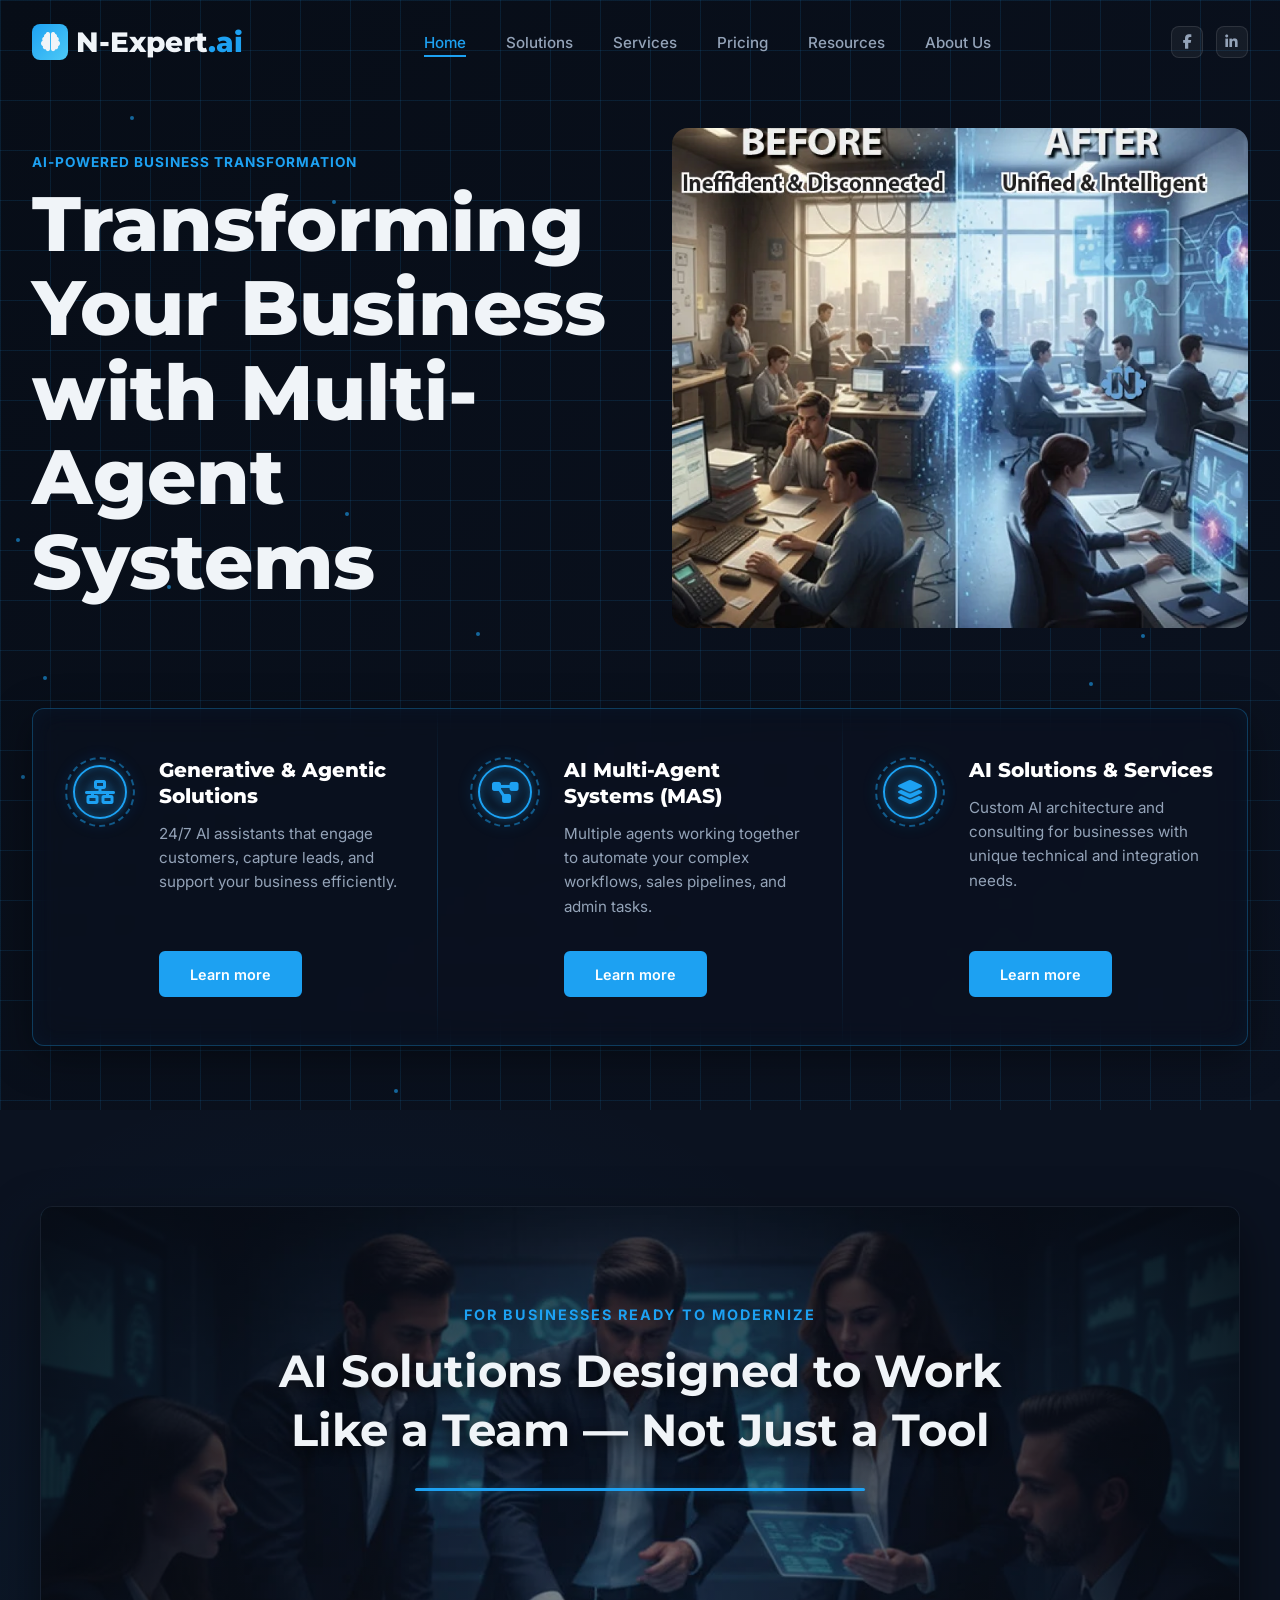
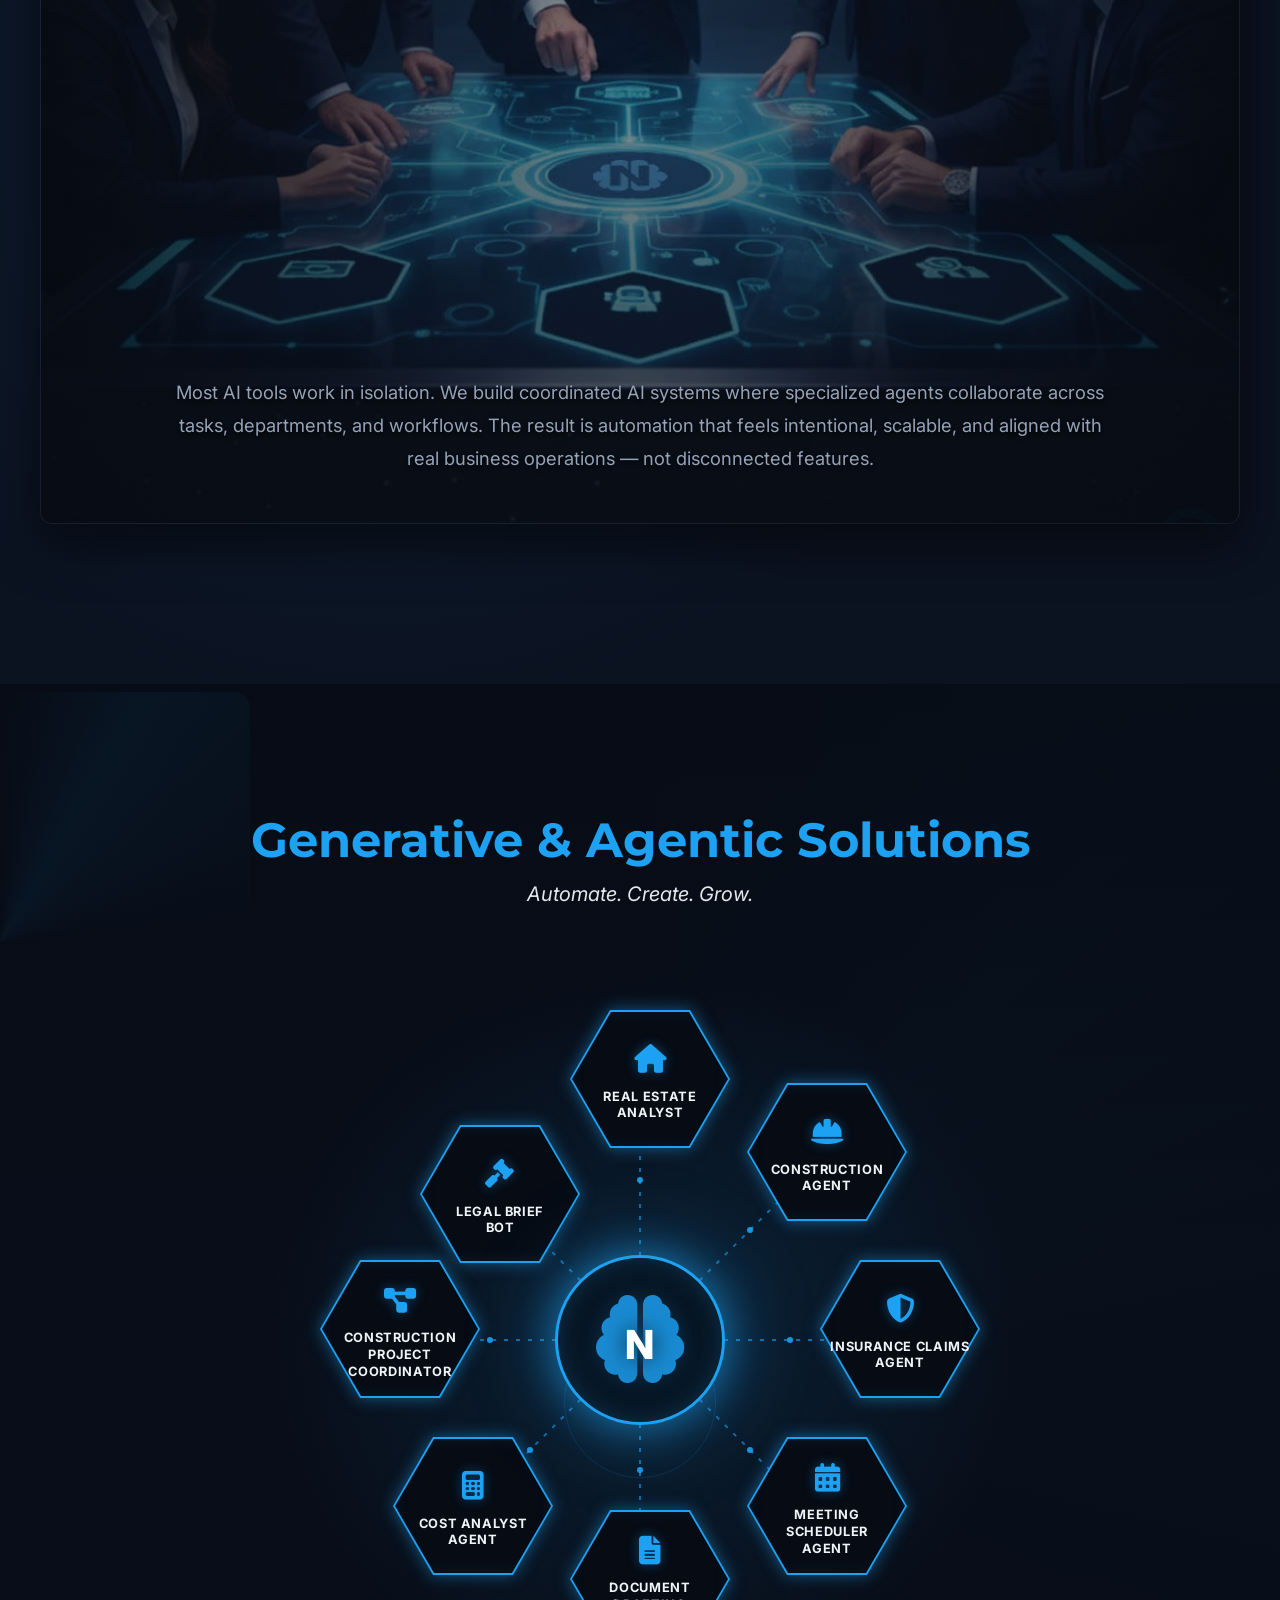
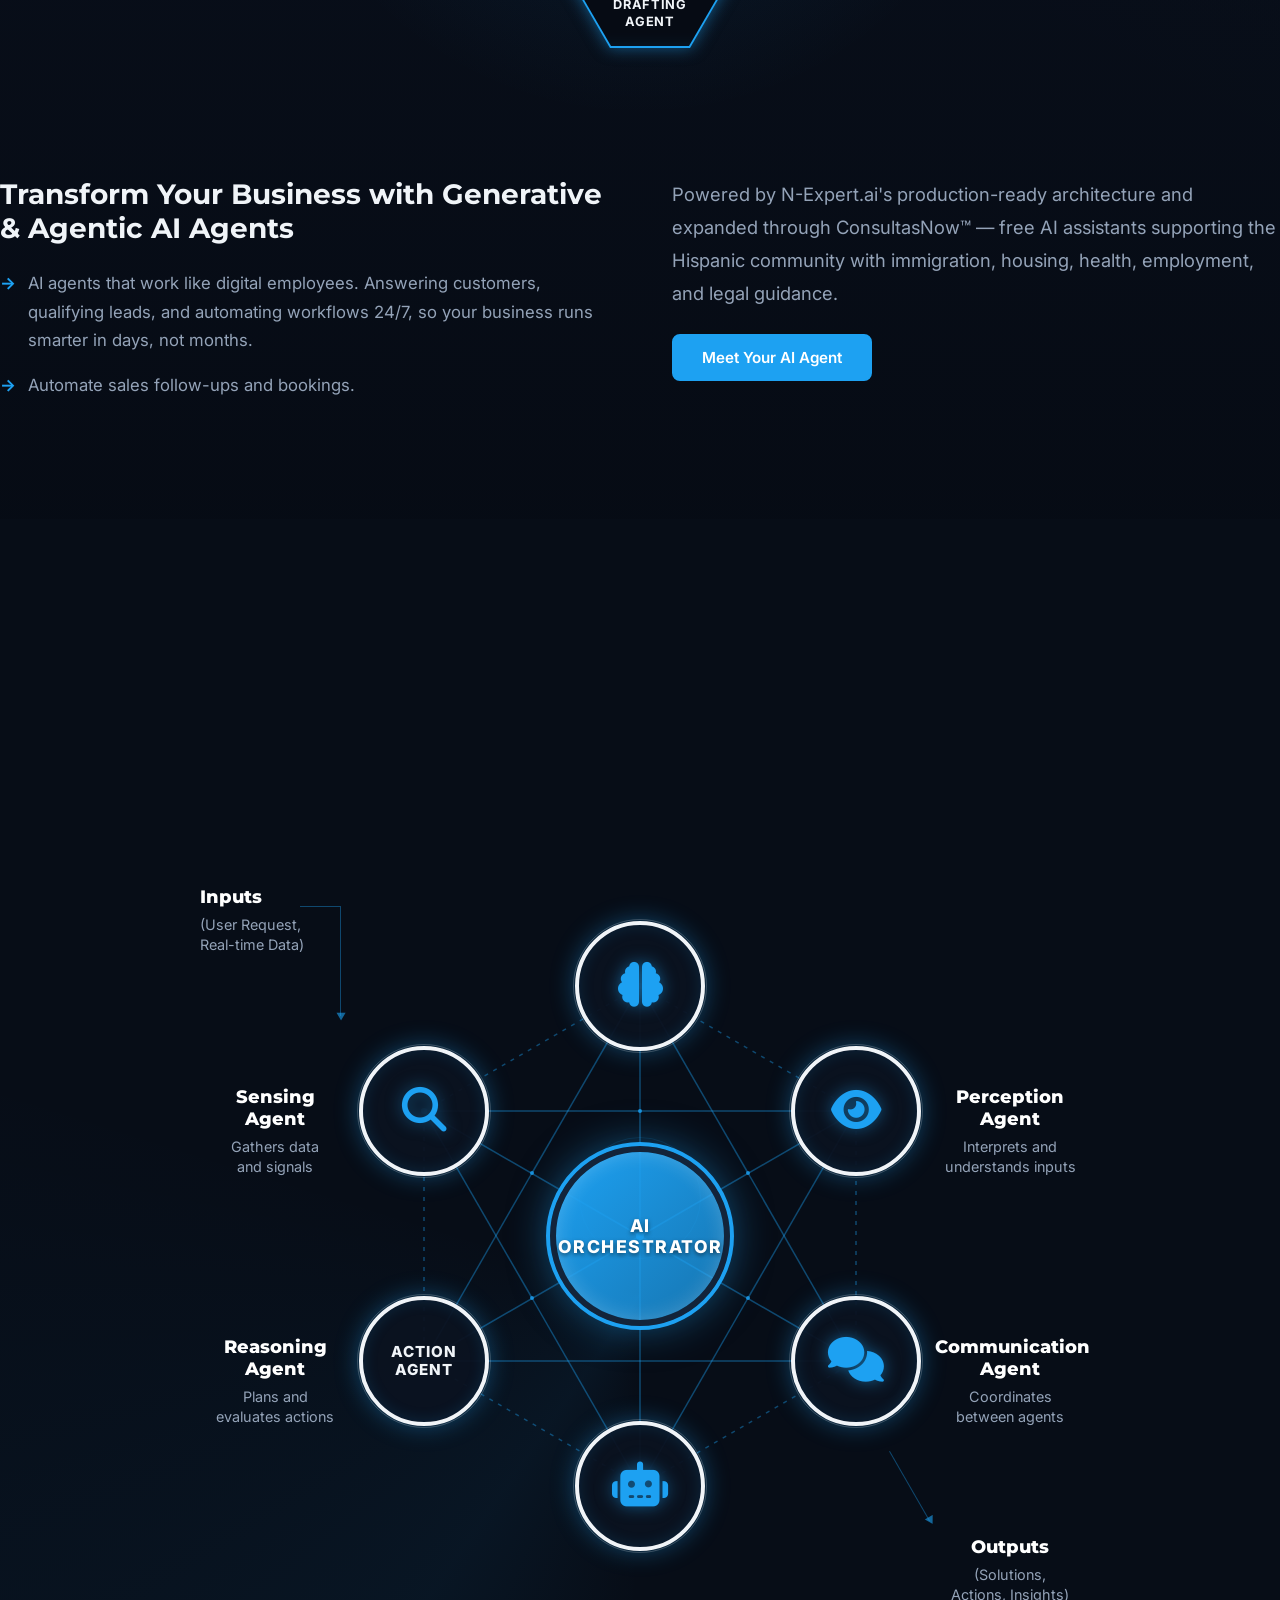
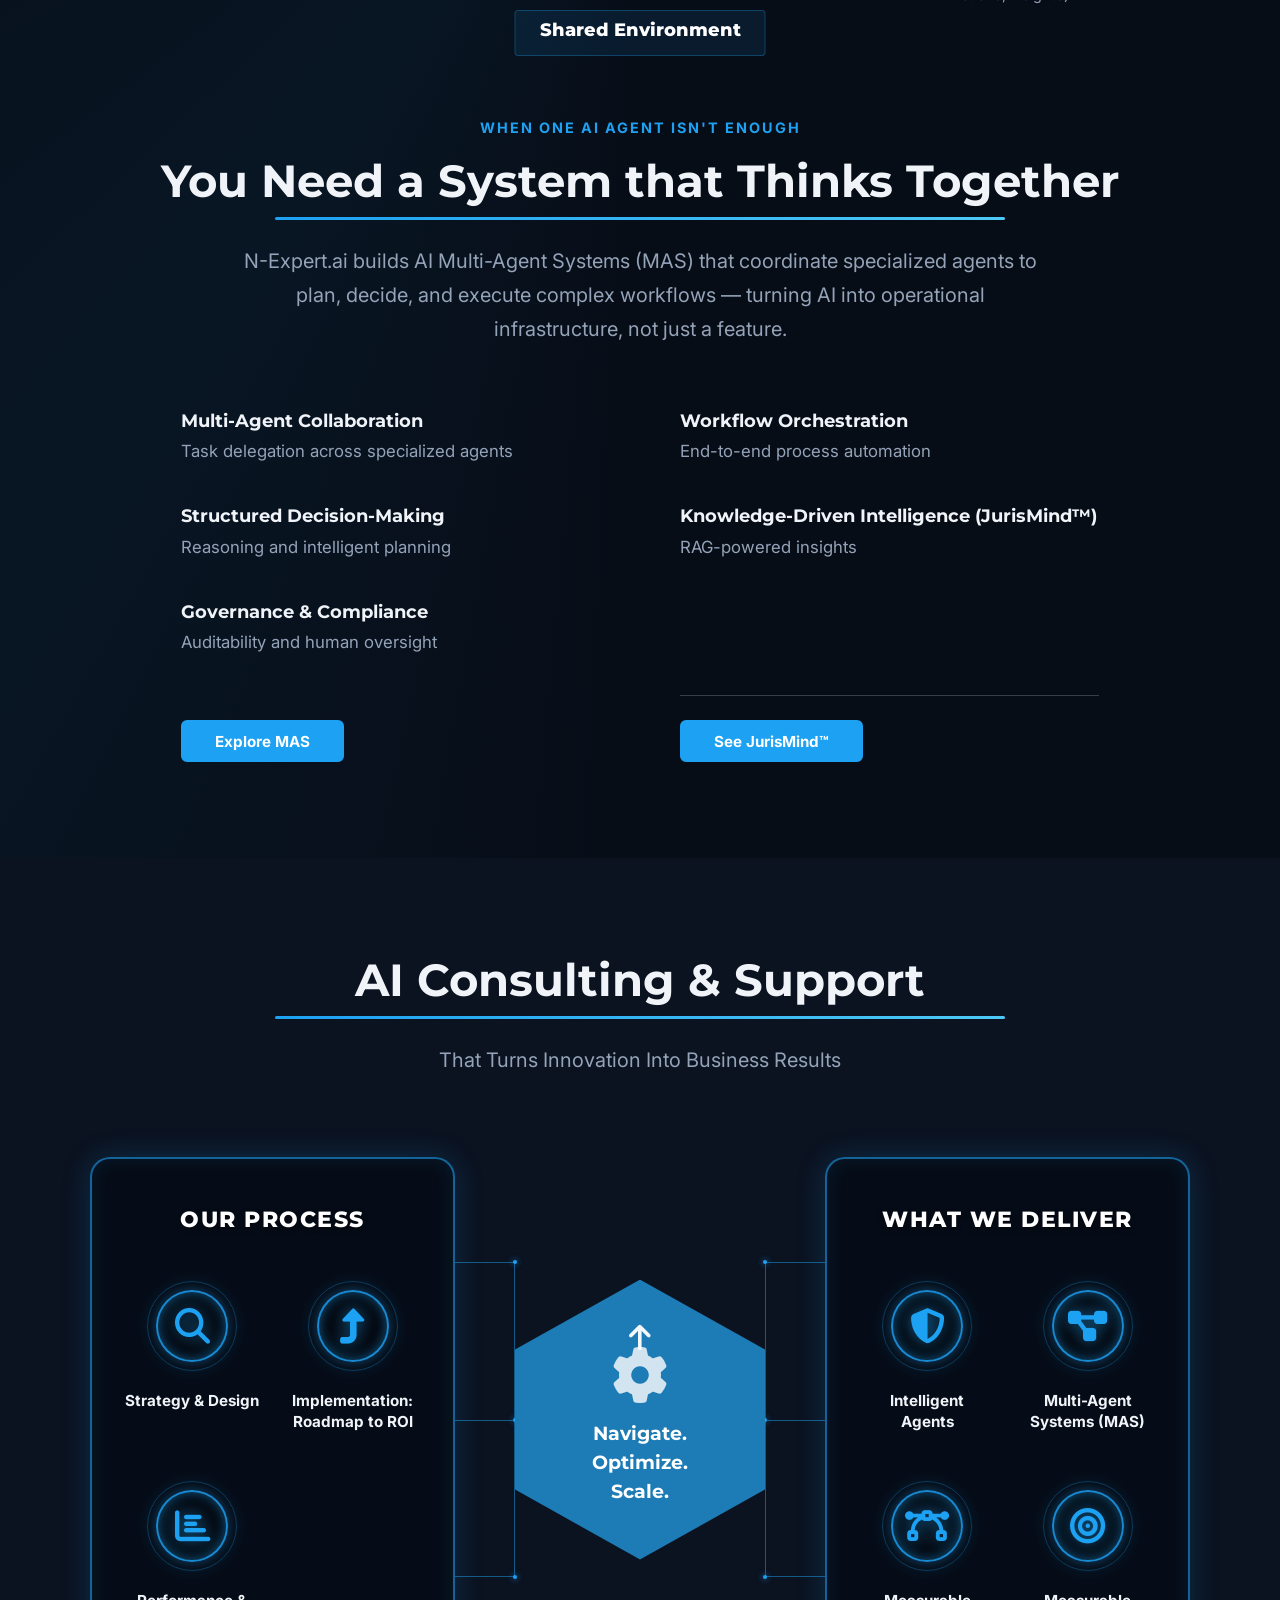
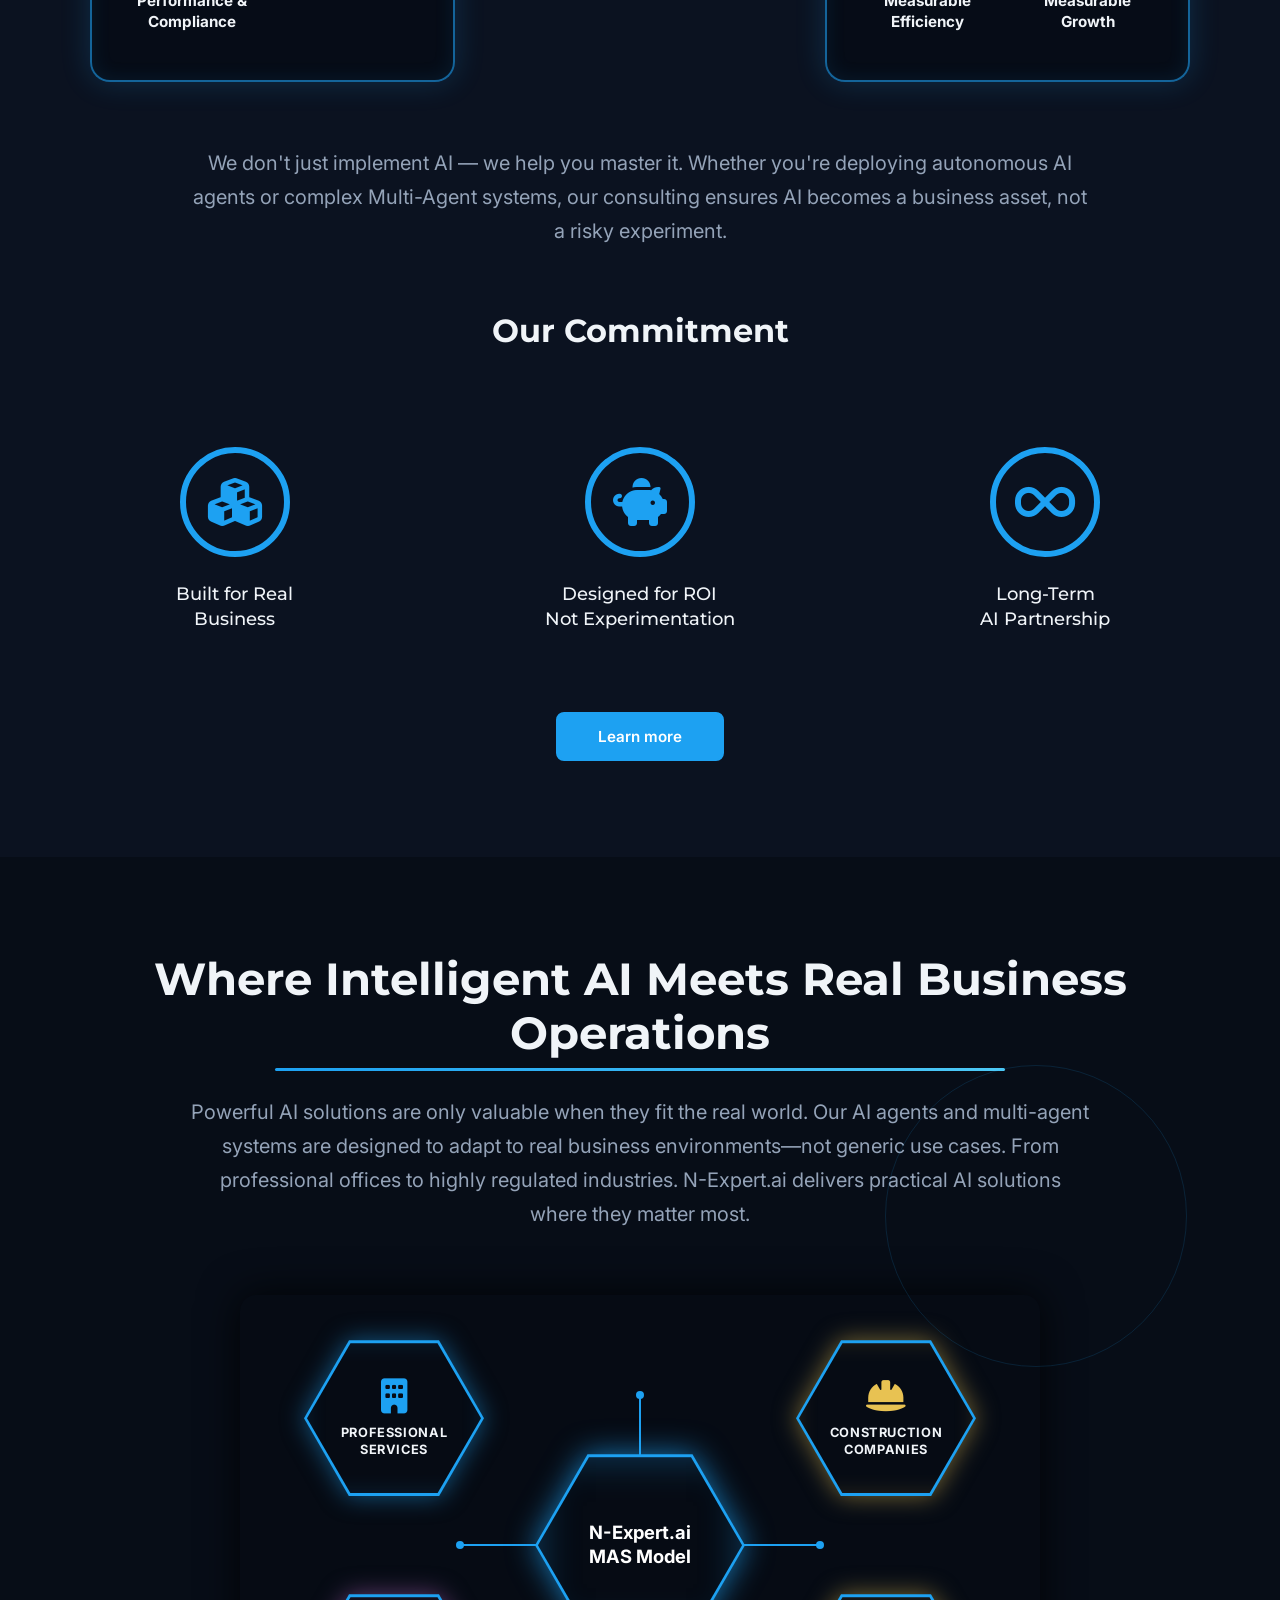
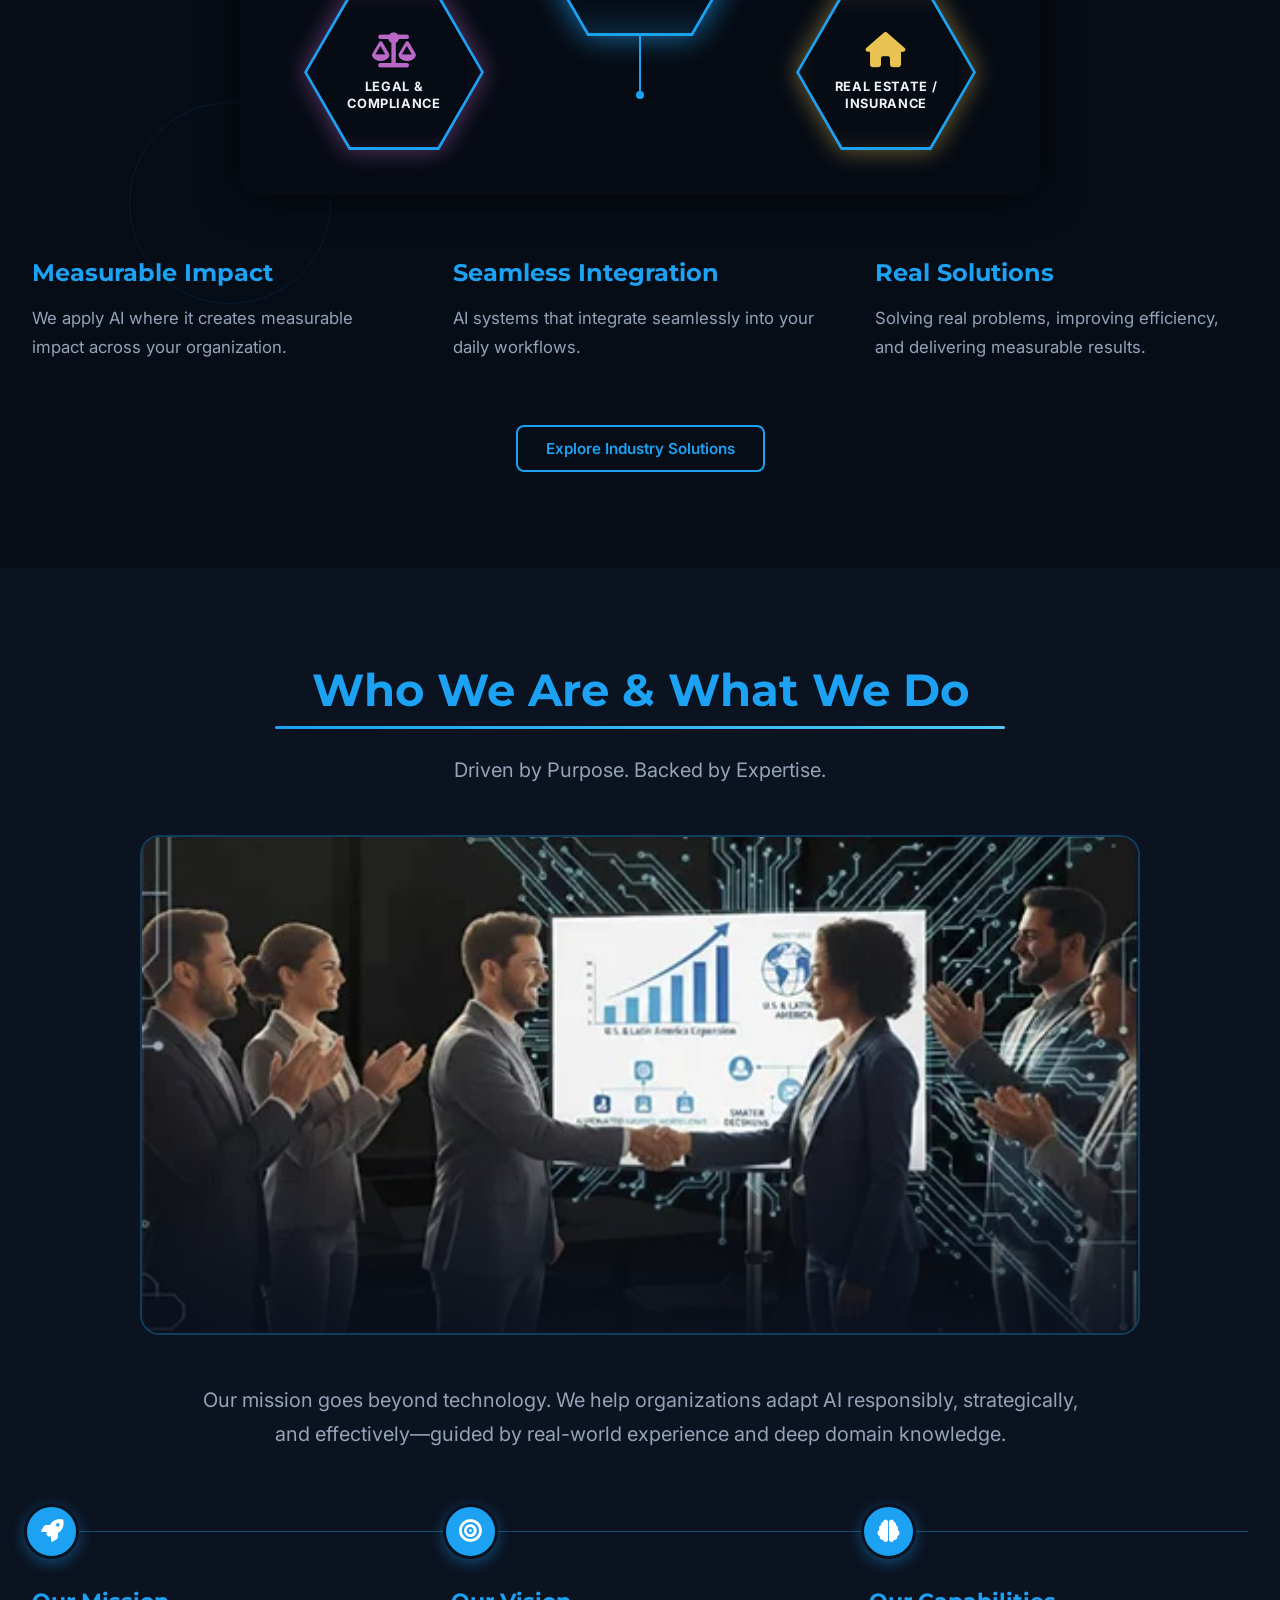
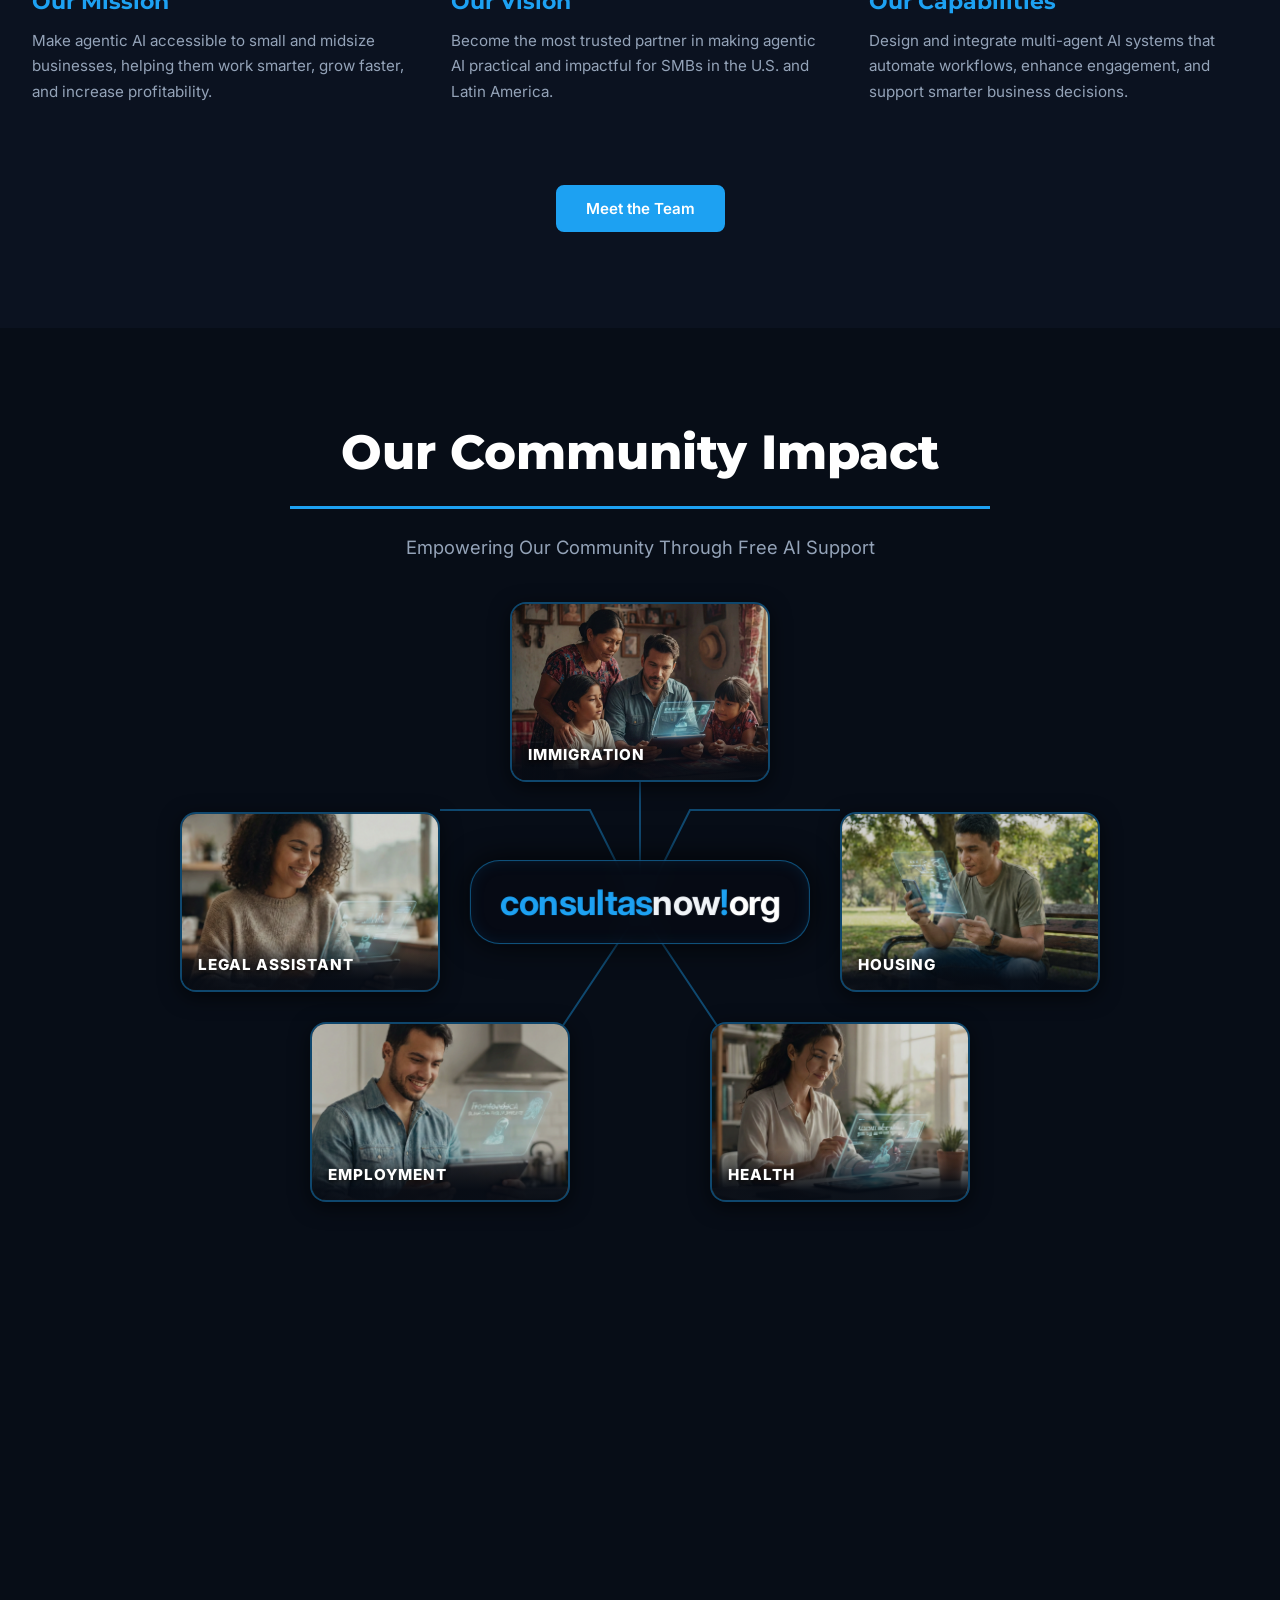
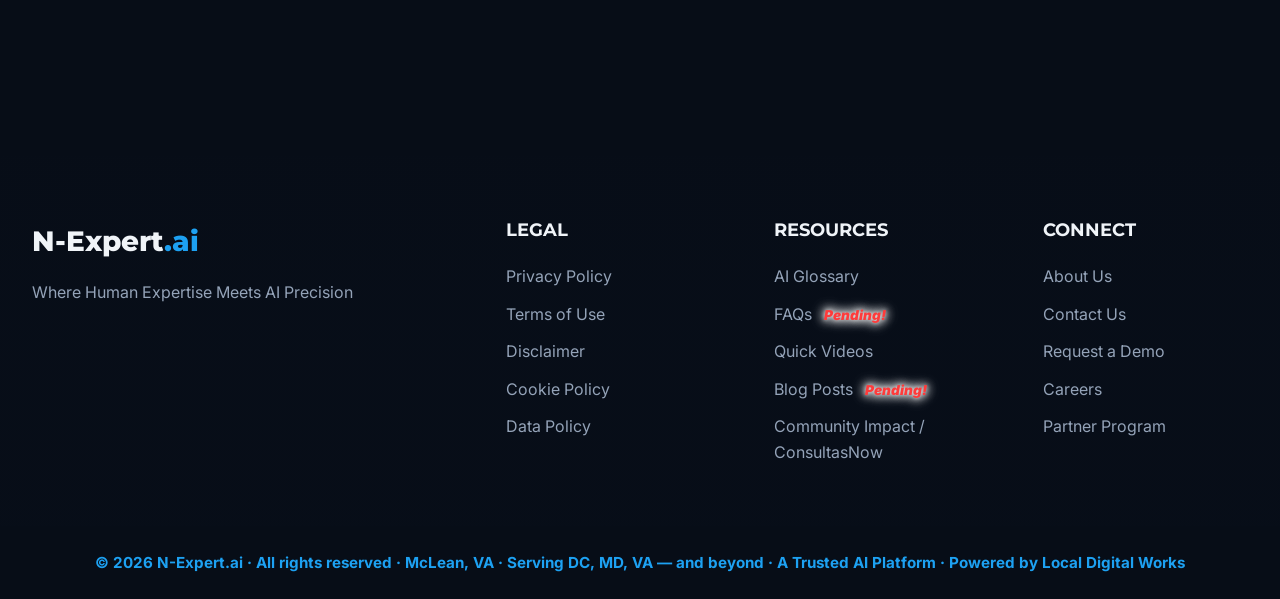
==== index.html @ 6c46f562 "Deploy N-Expert.ai site with updated images - Replace broken/Unsplash images with local WebP version" ====
<!DOCTYPE html>
<html lang="en">

<head>
    <meta charset="UTF-8">
    <meta name="viewport" content="width=device-width, initial-scale=1.0">
    <meta name="description"
        content="N-Expert.ai - Enterprise AI consulting specializing in Multi-Agent Systems. Transform your business with coordinated AI solutions.">
    <title>N-Expert.ai - Multi-Agent AI Systems for Enterprise</title>

    <!-- Preconnect to CDNs -->
    <link rel="preconnect" href="https://fonts.googleapis.com">
    <link rel="preconnect" href="https://fonts.gstatic.com" crossorigin>
    <link rel="preconnect" href="https://images.unsplash.com">
    <link rel="preconnect" href="https://cdnjs.cloudflare.com" crossorigin>

    <!-- Google Fonts (non-blocking) -->
    <link rel="preload" as="style"
        href="https://fonts.googleapis.com/css2?family=Montserrat:wght@400;500;600;700;800;900&family=Inter:wght@300;400;500;600;700&display=swap"
        onload="this.onload=null;this.rel='stylesheet'">
    <noscript>
        <link
            href="https://fonts.googleapis.com/css2?family=Montserrat:wght@400;500;600;700;800;900&family=Inter:wght@300;400;500;600;700&display=swap"
            rel="stylesheet">
    </noscript>

    <!-- Font Awesome (non-blocking) -->
    <link rel="preload" as="style" href="https://cdnjs.cloudflare.com/ajax/libs/font-awesome/6.5.1/css/all.min.css"
        onload="this.onload=null;this.rel='stylesheet'">
    <noscript>
        <link rel="stylesheet" href="https://cdnjs.cloudflare.com/ajax/libs/font-awesome/6.5.1/css/all.min.css">
    </noscript>

    <!-- Shared & Home CSS -->
    <link rel="stylesheet" href="css/shared.css">
    <link rel="stylesheet" href="css/home.css">
</head>

<body>
    <!-- Scroll Progress Bar -->
    <div id="scroll-progress"></div>

    <!-- Navigation -->
    <nav class="navbar" id="navbar">
        <div class="container">
            <a href="#" class="logo">
                <div class="logo-icon">
                    <i class="fas fa-brain"></i>
                </div>
                <span>N-Expert<span class="ai">.ai</span></span>
            </a>

            <ul class="nav-links">
                <li><a href="index.html" class="active">Home</a></li>
                <li><a href="solutions.html">Solutions</a></li>
                <li><a href="services.html">Services</a></li>
                <li><a href="pricing.html">Pricing</a></li>
                <li><a href="resources.html">Resources</a></li>
                <li><a href="about.html">About Us</a></li>
            </ul>

            <div class="nav-right" style="display: flex; gap: 0.8rem; align-items: center;">
                <a href="https://facebook.com" target="_blank" class="social-icon-header" aria-label="Facebook">
                    <i class="fab fa-facebook-f"></i>
                </a>
                <a href="https://linkedin.com" target="_blank" class="social-icon-header" aria-label="LinkedIn">
                    <i class="fab fa-linkedin-in"></i>
                </a>
            </div>

            <div class="mobile-menu-toggle" id="mobile-toggle">
                <span></span>
                <span></span>
                <span></span>
            </div>
        </div>
    </nav>

    <!-- Mobile Navigation -->
    <div class="mobile-nav" id="mobile-nav">
        <ul class="nav-links">
            <li><a href="index.html" class="active">Home</a></li>
            <li><a href="solutions.html">Solutions</a></li>
            <li><a href="services.html">Services</a></li>
            <li><a href="pricing.html">Pricing</a></li>
            <li><a href="resources.html">Resources</a></li>
            <li><a href="about.html">About Us</a></li>
        </ul>
    </div>

    <!-- Hero Section -->
    <section class="hero" id="home">
        <div class="hero-particles" id="particles"></div>

        <div class="container">
            <div class="hero-content-wrapper">
                <div class="hero-text">
                    <div class="hero-label" style="margin-bottom: 0.5rem; letter-spacing: 1px;">AI-POWERED
                        BUSINESS TRANSFORMATION</div>
                    <h1 class=""
                        style="font-size: clamp(3.2rem, 6vw, 4.8rem); line-height: 1.1; margin-bottom: 0; font-weight: 800;">
                        Transforming<br>Your Business<br>with Multi-Agent<br>Systems
                    </h1>
                </div>

                <div class="hero-visual">
                    <img src="images/hero-section-before-and-after-image.webp" alt="Before and After AI Transformation"
                        style="width: 100%; border-radius: 12px; box-shadow: 0 20px 60px rgba(0, 0, 0, 0.6); object-fit: cover;">
                </div>
            </div>

            <div class="hero-features-bar">
                <div class="feature-bar-item">
                    <div class="feature-icon-complex">
                        <i class="fas fa-network-wired"></i>
                    </div>
                    <div class="feature-content">
                        <h3>Generative & Agentic Solutions</h3>
                        <p>24/7 AI assistants that engage customers, capture leads, and support your business
                            efficiently.</p>
                        <a href="#" class="btn-primary"
                            style="display: inline-block; padding: 0.6rem 1.8rem; font-size: 0.9rem; text-decoration: none; border-radius: 6px;">Learn
                            more</a>
                    </div>
                </div>

                <div class="feature-divider"></div>

                <div class="feature-bar-item">
                    <div class="feature-icon-complex">
                        <i class="fas fa-project-diagram"></i>
                    </div>
                    <div class="feature-content">
                        <h3>AI Multi-Agent Systems (MAS)</h3>
                        <p>Multiple agents working together to automate your complex workflows, sales pipelines, and
                            admin tasks.</p>
                        <a href="#" class="btn-primary"
                            style="display: inline-block; padding: 0.6rem 1.8rem; font-size: 0.9rem; text-decoration: none; border-radius: 6px;">Learn
                            more</a>
                    </div>
                </div>

                <div class="feature-divider"></div>

                <div class="feature-bar-item">
                    <div class="feature-icon-complex">
                        <i class="fas fa-layer-group"></i>
                    </div>
                    <div class="feature-content">
                        <h3>AI Solutions & Services</h3>
                        <p>Custom AI architecture and consulting for businesses with unique technical and integration
                            needs.</p>
                        <a href="#" class="btn-primary"
                            style="display: inline-block; padding: 0.6rem 1.8rem; font-size: 0.9rem; text-decoration: none; border-radius: 6px;">Learn
                            more</a>
                    </div>
                </div>
            </div>
        </div>
    </section>

    <!-- AI Solutions Intro -->
    <section class="section ai-intro" id="solutions">
        <div class="container">
            <div class="ai-intro-hero reveal">
                <img src="images/section-3-ai-solutions-designed-to-work-like-a-team.webp"
                    alt="Business team with AI technology" loading="lazy">
                <div class="ai-intro-overlay">
                    <div class="section-label">FOR BUSINESSES READY TO MODERNIZE</div>
                    <h2 class="section-title">AI Solutions Designed to Work<br>Like a Team — Not Just a Tool</h2>
                    <div class="intro-text">
                        <p>Most AI tools work in isolation. We build coordinated AI systems where specialized agents
                            collaborate across tasks, departments, and workflows. The result is automation that feels
                            intentional, scalable, and aligned with real business operations — not disconnected
                            features.</p>
                    </div>
                </div>
            </div>
        </div>
    </section>

    <!-- Generative & Agentic Solutions -->
    <section class="section gen-agentic" id="services">
        <div class="gen-agentic-bg"></div>
        <div class="container">
            <div class="red-header reveal">
                <h2>Generative & Agentic Solutions</h2>
                <p>Automate. Create. Grow.</p>
            </div>

            <div class="hexagon-container agent-hex-container reveal">
                <div class="agent-hex-grid">
                    <!-- SVG connector lines from center to each hex -->
                    <svg class="hex-connectors" viewBox="0 0 700 700" xmlns="http://www.w3.org/2000/svg">
                        <defs>
                            <linearGradient id="lineGrad" x1="0%" y1="0%" x2="100%" y2="0%">
                                <stop offset="0%" style="stop-color:rgba(29,161,242,0.6)" />
                                <stop offset="100%" style="stop-color:rgba(29,161,242,0.1)" />
                            </linearGradient>
                        </defs>
                        <!-- Center at 350,350. Lines to each hex visual center -->
                        <g stroke="#1da1f2" stroke-width="2" stroke-dasharray="4, 8" opacity="0.6">
                            <line x1="350" y1="350" x2="350" y2="100" />
                            <line x1="350" y1="350" x2="527" y2="173" />
                            <line x1="350" y1="350" x2="600" y2="350" />
                            <line x1="350" y1="350" x2="527" y2="527" />
                            <line x1="350" y1="350" x2="350" y2="600" />
                            <line x1="350" y1="350" x2="173" y2="527" />
                            <line x1="350" y1="350" x2="100" y2="350" />
                            <line x1="350" y1="350" x2="173" y2="173" />
                        </g>
                        <!-- Inner bright rings/particles to simulate data flow points -->
                        <g fill="#1da1f2" opacity="0.9">
                            <circle cx="350" cy="190" r="3" />
                            <circle cx="460" cy="240" r="3" />
                            <circle cx="500" cy="350" r="3" />
                            <circle cx="460" cy="460" r="3" />
                            <circle cx="350" cy="480" r="3" />
                            <circle cx="240" cy="460" r="3" />
                            <circle cx="200" cy="350" r="3" />
                            <circle cx="240" cy="240" r="3" />
                        </g>
                    </svg>
                    <!-- Center N-Expert hex -->
                    <div class="agent-hex center-agent-hex">
                        <div class="agent-hex-shape"></div>
                        <div class="agent-hex-content">
                            <div class="agent-hex-icon"><i class="fas fa-brain"></i></div>
                            <div class="agent-hex-label">N</div>
                        </div>
                    </div>
                    <!-- 1. Real Estate Analyst (top, 0 deg) -->
                    <div class="agent-hex">
                        <div class="agent-hex-shape"></div>
                        <div class="agent-hex-content">
                            <div class="agent-hex-icon"><i class="fas fa-home"></i></div>
                            <div class="agent-hex-label">Real Estate<br>Analyst</div>
                        </div>
                    </div>
                    <!-- 2. Construction Agent (upper-right, 45 deg) -->
                    <div class="agent-hex">
                        <div class="agent-hex-shape"></div>
                        <div class="agent-hex-content">
                            <div class="agent-hex-icon"><i class="fas fa-hard-hat"></i></div>
                            <div class="agent-hex-label">Construction<br>Agent</div>
                        </div>
                    </div>
                    <!-- 3. Insurance Claims Agent (right, 90 deg) -->
                    <div class="agent-hex">
                        <div class="agent-hex-shape"></div>
                        <div class="agent-hex-content">
                            <div class="agent-hex-icon"><i class="fas fa-shield-alt"></i></div>
                            <div class="agent-hex-label">Insurance Claims<br>Agent</div>
                        </div>
                    </div>
                    <!-- 4. Meeting Scheduler Agent (lower-right, 135 deg) -->
                    <div class="agent-hex">
                        <div class="agent-hex-shape"></div>
                        <div class="agent-hex-content">
                            <div class="agent-hex-icon"><i class="fas fa-calendar-alt"></i></div>
                            <div class="agent-hex-label">Meeting Scheduler<br>Agent</div>
                        </div>
                    </div>
                    <!-- 5. Document Drafting Agent (bottom, 180 deg) -->
                    <div class="agent-hex">
                        <div class="agent-hex-shape"></div>
                        <div class="agent-hex-content">
                            <div class="agent-hex-icon"><i class="fas fa-file-alt"></i></div>
                            <div class="agent-hex-label">Document Drafting<br>Agent</div>
                        </div>
                    </div>
                    <!-- 6. Cost Analyst Agent (lower-left, 225 deg) -->
                    <div class="agent-hex">
                        <div class="agent-hex-shape"></div>
                        <div class="agent-hex-content">
                            <div class="agent-hex-icon"><i class="fas fa-calculator"></i></div>
                            <div class="agent-hex-label">Cost Analyst<br>Agent</div>
                        </div>
                    </div>
                    <!-- 7. Construction Project Coordinator (left, 270 deg) -->
                    <div class="agent-hex">
                        <div class="agent-hex-shape"></div>
                        <div class="agent-hex-content">
                            <div class="agent-hex-icon"><i class="fas fa-project-diagram"></i></div>
                            <div class="agent-hex-label">Construction Project<br>Coordinator</div>
                        </div>
                    </div>
                    <!-- 8. Legal Brief Bot (upper-left, 315 deg) -->
                    <div class="agent-hex">
                        <div class="agent-hex-shape"></div>
                        <div class="agent-hex-content">
                            <div class="agent-hex-icon"><i class="fas fa-gavel"></i></div>
                            <div class="agent-hex-label">Legal Brief<br>Bot</div>
                        </div>
                    </div>
                </div>
            </div>

            <div class="two-column-content reveal">
                <div class="column">
                    <h3>Transform Your Business with Generative & Agentic AI Agents</h3>
                    <ul>
                        <li>AI agents that work like digital employees. Answering customers, qualifying leads, and
                            automating workflows 24/7, so your business runs smarter in days, not months.</li>
                        <li>Automate sales follow-ups and bookings.</li>
                    </ul>
                </div>
                <div class="column">
                    <p>Powered by N-Expert.ai's production-ready architecture and expanded through ConsultasNow™ — free
                        AI assistants supporting the Hispanic community with immigration, housing, health, employment,
                        and legal guidance.</p>
                    <button class="btn-primary" style="margin-top: 1.5rem;">Meet Your AI Agent</button>
                </div>
            </div>
        </div>
    </section>

    <!-- Multi-Agent System -->
    <section class="section mas-section dark">
        <div class="container">
            <div class="reveal">
                <h2 class="section-title">What is a Multi-Agent AI System?</h2>
                <p class="section-subtitle" style="margin: 0 auto;">A Multi-Agent System (MAS) orchestrates specialized
                    AI Agents that collaborate, reason, and act together — transforming complex workflows into reliable,
                    scalable business operations.</p>
            </div>

            <div class="mas-nexus-diagram reveal">
                <!-- SVG Connections forming a complex star/web -->
                <svg class="nexus-connections" viewBox="0 0 900 800" fill="none">
                    <!-- Dots -->
                    <g fill="#1da1f2" opacity="0.8">
                        <circle cx="450" cy="400" r="4" />
                        <circle cx="450" cy="150" r="3" />
                        <circle cx="666" cy="275" r="3" />
                        <circle cx="666" cy="525" r="3" />
                        <circle cx="450" cy="650" r="3" />
                        <circle cx="234" cy="525" r="3" />
                        <circle cx="234" cy="275" r="3" />
                        <!-- Inner web dots -->
                        <circle cx="450" cy="275" r="2" />
                        <circle cx="558" cy="337" r="2" />
                        <circle cx="558" cy="462" r="2" />
                        <circle cx="342" cy="462" r="2" />
                        <circle cx="342" cy="337" r="2" />
                    </g>

                    <g stroke="rgba(29, 161, 242, 0.4)" stroke-width="1.5">
                        <!-- Spokes to center -->
                        <line x1="450" y1="400" x2="450" y2="150" />
                        <line x1="450" y1="400" x2="666" y2="275" />
                        <line x1="450" y1="400" x2="666" y2="525" />
                        <line x1="450" y1="400" x2="450" y2="650" />
                        <line x1="450" y1="400" x2="234" y2="525" />
                        <line x1="450" y1="400" x2="234" y2="275" />

                        <!-- Hexagon perimeter -->
                        <line x1="450" y1="150" x2="666" y2="275" stroke-dasharray="4, 6" />
                        <line x1="666" y1="275" x2="666" y2="525" stroke-dasharray="4, 6" />
                        <line x1="666" y1="525" x2="450" y2="650" stroke-dasharray="4, 6" />
                        <line x1="450" y1="650" x2="234" y2="525" stroke-dasharray="4, 6" />
                        <line x1="234" y1="525" x2="234" y2="275" stroke-dasharray="4, 6" />
                        <line x1="234" y1="275" x2="450" y2="150" stroke-dasharray="4, 6" />

                        <!-- Inner star structure -->
                        <line x1="450" y1="150" x2="342" y2="337" />
                        <line x1="450" y1="150" x2="558" y2="337" />
                        <line x1="666" y1="275" x2="450" y2="275" />
                        <line x1="666" y1="275" x2="558" y2="462" />
                        <line x1="666" y1="525" x2="558" y2="337" />
                        <line x1="666" y1="525" x2="450" y2="525" />
                        <line x1="450" y1="650" x2="558" y2="462" />
                        <line x1="450" y1="650" x2="342" y2="462" />
                        <line x1="234" y1="525" x2="342" y2="337" />
                        <line x1="234" y1="525" x2="450" y2="525" />
                        <line x1="234" y1="275" x2="450" y2="275" />
                        <line x1="234" y1="275" x2="342" y2="462" />
                    </g>
                </svg>

                <!-- Center Node -->
                <div class="nexus-center">
                    <div class="nexus-center-label">AI<br>ORCHESTRATOR</div>
                </div>

                <!-- 6 Surrounding Nodes -->
                <div class="nexus-node" style="top: 150px; left: 450px;">
                    <div class="nexus-icon"><i class="fas fa-brain"></i></div>
                </div>
                <!-- Perception (Head/Cog) -->
                <div class="nexus-node" style="top: 275px; left: 666px;">
                    <div class="nexus-icon"><i class="fas fa-eye"></i></div>
                </div>
                <!-- Communication (Chat/Cog) -->
                <div class="nexus-node" style="top: 525px; left: 666px;">
                    <div class="nexus-icon"><i class="fas fa-comments"></i></div>
                </div>
                <!-- Robot arm -->
                <div class="nexus-node" style="top: 650px; left: 450px;">
                    <div class="nexus-icon"><i class="fas fa-robot"></i></div>
                </div>
                <!-- Action Agent -->
                <div class="nexus-node" style="top: 525px; left: 234px;">
                    <div class="nexus-text-node">ACTION<br>AGENT</div>
                </div>
                <!-- Sensing (Magnifying Glass) -->
                <div class="nexus-node" style="top: 275px; left: 234px;">
                    <div class="nexus-icon"><i class="fas fa-search"></i></div>
                </div>

                <!-- Floating Labels matching reference -->
                <div class="nexus-label label-inputs">
                    <h4>Inputs</h4>
                    <p>(User Request,<br>Real-time Data)</p>
                </div>
                <div class="nexus-label label-sensing">
                    <h4>Sensing<br>Agent</h4>
                    <p>Gathers data<br>and signals</p>
                </div>
                <div class="nexus-label label-perception">
                    <h4>Perception<br>Agent</h4>
                    <p>Interprets and<br>understands inputs</p>
                </div>
                <div class="nexus-label label-communication">
                    <h4>Communication<br>Agent</h4>
                    <p>Coordinates<br>between agents</p>
                </div>
                <div class="nexus-label label-reasoning">
                    <h4>Reasoning<br>Agent</h4>
                    <p>Plans and<br>evaluates actions</p>
                </div>
                <div class="nexus-label label-outputs">
                    <h4>Outputs</h4>
                    <p>(Solutions,<br>Actions, Insights)</p>
                </div>
                <div class="nexus-label label-shared">
                    <h4>Shared Environment</h4>
                </div>

                <!-- Connector arrows for labels using absolute positioning -->
                <div class="nexus-arrow arrow-inputs"></div>
                <div class="nexus-arrow arrow-outputs"></div>
                <div class="nexus-arrow arrow-shared-left"></div>
                <div class="nexus-arrow arrow-shared-right"></div>
            </div>

            <div class="reveal" style="margin-top: 5rem; text-align: center;">
                <div class="section-label">WHEN ONE AI AGENT ISN'T ENOUGH</div>
                <h2 class="section-title">You Need a System that Thinks Together</h2>
                <p class="section-subtitle" style="margin: 0 auto 4rem; max-width: 800px;">N-Expert.ai builds AI
                    Multi-Agent
                    Systems (MAS) that coordinate specialized agents to plan, decide, and execute complex workflows —
                    turning AI into operational infrastructure, not just a feature.</p>
            </div>

            <div class="features-grid reveal"
                style="max-width: 950px; margin: 0 auto; padding: 0 1rem; align-items: stretch;">
                <!-- Left Column Group -->
                <div class="feature-col" style="display: flex; flex-direction: column; gap: 2.5rem;">
                    <div class="feature-item">
                        <h4>Multi-Agent Collaboration</h4>
                        <p>Task delegation across specialized agents</p>
                    </div>
                    <div class="feature-item">
                        <h4>Structured Decision-Making</h4>
                        <p>Reasoning and intelligent planning</p>
                    </div>
                    <div class="feature-item">
                        <h4>Governance & Compliance</h4>
                        <p>Auditability and human oversight</p>
                    </div>

                    <!-- Left Button -->
                    <div class="feature-item" style="margin-top: auto; padding-top: 1.5rem;">
                        <button class="btn-primary"
                            style="padding: 0.6rem 2rem; border-radius: 6px; font-weight: 700;">Explore MAS</button>
                    </div>
                </div>

                <!-- Right Column Group -->
                <div class="feature-col" style="display: flex; flex-direction: column; gap: 2.5rem;">
                    <div class="feature-item">
                        <h4>Workflow Orchestration</h4>
                        <p>End-to-end process automation</p>
                    </div>
                    <div class="feature-item">
                        <h4>Knowledge-Driven Intelligence (JurisMind™)</h4>
                        <p>RAG-powered insights</p>
                    </div>

                    <!-- Right Separator and Button -->
                    <div style="margin-top: auto;">
                        <div
                            style="width: 100%; border-bottom: 1px solid rgba(255, 255, 255, 0.2); margin-bottom: 1.5rem;">
                        </div>
                        <div class="feature-item">
                            <button class="btn-primary"
                                style="padding: 0.6rem 2rem; border-radius: 6px; font-weight: 700;">See
                                JurisMind™</button>
                        </div>
                    </div>
                </div>
            </div>
        </div>
    </section>

    <!-- AI Consulting & Support -->
    <section class="section consulting">
        <div class="container">
            <div class="consulting-header reveal">
                <h2 class="section-title">AI Consulting & Support</h2>
                <p class="section-subtitle">That Turns Innovation Into Business Results</p>
            </div>

            <div class="consulting-diagram reveal">
                <!-- Left Panel -->
                <div class="consulting-panel panel-left">
                    <h3 class="panel-title">OUR PROCESS</h3>
                    <div class="panel-items panel-items-left">
                        <div class="panel-item">
                            <div class="panel-icon"><i class="fas fa-search"></i></div>
                            <span>Strategy &amp; Design</span>
                        </div>
                        <div class="panel-item">
                            <div class="panel-icon"><i class="fas fa-level-up-alt"></i></div>
                            <span>Implementation:<br>Roadmap to ROI</span>
                        </div>
                        <div class="panel-item">
                            <div class="panel-icon"><i class="fas fa-chart-bar"></i></div>
                            <span>Performance &amp;<br>Compliance</span>
                        </div>
                    </div>
                </div>

                <!-- Left Circuit Connector -->
                <div class="circuit-connector connector-left" aria-hidden="true">
                    <div class="circuit-trunk"></div>
                    <div class="circuit-branch branch-top">
                        <span class="circuit-dot"></span>
                    </div>
                    <div class="circuit-branch branch-mid">
                        <span class="circuit-dot"></span>
                    </div>
                    <div class="circuit-branch branch-bot">
                        <span class="circuit-dot"></span>
                    </div>
                </div>

                <!-- Center Hexagon -->
                <div class="consulting-hex">
                    <div class="consulting-hex-shape"></div>
                    <div class="consulting-hex-content">
                        <div class="consulting-hex-icon">
                            <i class="fas fa-arrow-up consulting-hex-arrow"></i>
                            <i class="fas fa-cog"></i>
                        </div>
                        <h4>Navigate.<br>Optimize.<br>Scale.</h4>
                    </div>
                </div>

                <!-- Right Circuit Connector -->
                <div class="circuit-connector connector-right" aria-hidden="true">
                    <div class="circuit-trunk"></div>
                    <div class="circuit-branch branch-top">
                        <span class="circuit-dot"></span>
                    </div>
                    <div class="circuit-branch branch-mid">
                        <span class="circuit-dot"></span>
                    </div>
                    <div class="circuit-branch branch-bot">
                        <span class="circuit-dot"></span>
                    </div>
                </div>

                <!-- Right Panel -->
                <div class="consulting-panel panel-right">
                    <h3 class="panel-title">WHAT WE DELIVER</h3>
                    <div class="panel-items panel-items-right">
                        <div class="panel-item">
                            <div class="panel-icon"><i class="fas fa-shield-alt"></i></div>
                            <span>Intelligent<br>Agents</span>
                        </div>
                        <div class="panel-item">
                            <div class="panel-icon"><i class="fas fa-project-diagram"></i></div>
                            <span>Multi-Agent<br>Systems (MAS)</span>
                        </div>
                        <div class="panel-item">
                            <div class="panel-icon"><i class="fas fa-bezier-curve"></i></div>
                            <span>Measurable<br>Efficiency</span>
                        </div>
                        <div class="panel-item">
                            <div class="panel-icon"><i class="fas fa-bullseye"></i></div>
                            <span>Measurable<br>Growth</span>
                        </div>
                    </div>
                </div>
            </div>

            <div class="reveal" style="text-align: center; max-width: 900px; margin: 0 auto 3rem;">
                <p class="section-subtitle">We don't just implement AI — we help you master it. Whether you're deploying
                    autonomous AI agents or complex Multi-Agent systems, our consulting ensures AI becomes a business
                    asset, not a risky experiment.</p>
            </div>

            <div class="reveal" style="text-align: center; margin: 4rem 0 2rem;">
                <h3 style="font-size: 2rem; margin-bottom: 2rem;">Our Commitment</h3>
            </div>

            <div class="commitment-cards reveal">
                <div class="commitment-card">
                    <div class="commitment-icon">
                        <i class="fas fa-cubes"></i>
                    </div>
                    <h4>Built for Real<br>Business</h4>
                </div>
                <div class="commitment-card">
                    <div class="commitment-icon">
                        <i class="fas fa-piggy-bank"></i>
                    </div>
                    <h4>Designed for ROI<br>Not Experimentation</h4>
                </div>
                <div class="commitment-card">
                    <div class="commitment-icon">
                        <i class="fas fa-infinity"></i>
                    </div>
                    <h4>Long-Term<br>AI Partnership</h4>
                </div>
            </div>

            <div class="cta-buttons reveal">
                <button class="btn-primary" style="padding: 0.8rem 2.5rem; border-radius: 8px;">Learn more</button>
            </div>
        </div>
    </section>

    <!-- Where AI Meets Business -->
    <section class="section ai-business">
        <div class="container">
            <div class="reveal">
                <h2 class="section-title">Where Intelligent AI Meets Real Business Operations</h2>
                <p class="section-subtitle" style="margin: 1.5rem auto 3rem;">Powerful AI solutions are only valuable
                    when they fit the real world. Our AI agents and multi-agent systems are designed to adapt to real
                    business environments—not generic use cases. From professional offices to highly regulated
                    industries. N-Expert.ai delivers practical AI solutions where they matter most.</p>
            </div>

            <div class="mas-model-diagram reveal">
                <svg class="hex-connections" viewBox="0 0 800 500" fill="none">
                    <!-- Top Line -->
                    <line x1="400" y1="210" x2="400" y2="100" stroke="#1da1f2" stroke-width="2" />
                    <circle cx="400" cy="210" r="3" fill="#1da1f2" />
                    <circle cx="400" cy="100" r="4" fill="#1da1f2" />
                    <!-- Right Line -->
                    <line x1="490" y1="250" x2="580" y2="250" stroke="#1da1f2" stroke-width="2" />
                    <circle cx="490" cy="250" r="3" fill="#1da1f2" />
                    <circle cx="580" cy="250" r="4" fill="#1da1f2" />
                    <!-- Bottom Line -->
                    <line x1="400" y1="290" x2="400" y2="400" stroke="#1da1f2" stroke-width="2" />
                    <circle cx="400" cy="290" r="3" fill="#1da1f2" />
                    <circle cx="400" cy="400" r="4" fill="#1da1f2" />
                    <!-- Left Line -->
                    <line x1="310" y1="250" x2="220" y2="250" stroke="#1da1f2" stroke-width="2" />
                    <circle cx="310" cy="250" r="3" fill="#1da1f2" />
                    <circle cx="220" cy="250" r="4" fill="#1da1f2" />
                </svg>
                <div class="center-hex hexagon">
                    <div class="hexagon-shape"></div>
                    <div class="hexagon-content">
                        <div class="hexagon-label">N-Expert.ai<br>MAS Model</div>
                    </div>
                </div>

                <div class="surrounding-hex hexagon">
                    <div class="hexagon-shape"></div>
                    <div class="hexagon-content">
                        <div class="hexagon-icon"><i class="fas fa-building"></i></div>
                        <div class="hexagon-label">PROFESSIONAL SERVICES</div>
                    </div>
                </div>
                <div class="surrounding-hex hexagon hex-gold">
                    <div class="hexagon-shape"></div>
                    <div class="hexagon-content">
                        <div class="hexagon-icon"><i class="fas fa-hard-hat"></i></div>
                        <div class="hexagon-label">CONSTRUCTION COMPANIES</div>
                    </div>
                </div>
                <div class="surrounding-hex hexagon hex-purple">
                    <div class="hexagon-shape"></div>
                    <div class="hexagon-content">
                        <div class="hexagon-icon"><i class="fas fa-balance-scale"></i></div>
                        <div class="hexagon-label">LEGAL & COMPLIANCE</div>
                    </div>
                </div>
                <div class="surrounding-hex hexagon hex-gold">
                    <div class="hexagon-shape"></div>
                    <div class="hexagon-content">
                        <div class="hexagon-icon"><i class="fas fa-house"></i></div>
                        <div class="hexagon-label">REAL ESTATE / INSURANCE</div>
                    </div>
                </div>
            </div>

            <div class="impact-features reveal">
                <div class="impact-item">
                    <h4>Measurable Impact</h4>
                    <p>We apply AI where it creates measurable impact across your organization.</p>
                </div>
                <div class="impact-item">
                    <h4>Seamless Integration</h4>
                    <p>AI systems that integrate seamlessly into your daily workflows.</p>
                </div>
                <div class="impact-item">
                    <h4>Real Solutions</h4>
                    <p>Solving real problems, improving efficiency, and delivering measurable results.</p>
                </div>
            </div>

            <div class="cta-buttons reveal">
                <button class="btn-outline">Explore Industry Solutions</button>
            </div>
        </div>
    </section>

    <!-- Who We Are -->
    <section class="section who-we-are" id="about">
        <div class="container">
            <div class="who-header reveal">
                <h2 class="section-title">Who We Are & What We Do</h2>
                <p class="section-subtitle">Driven by Purpose. Backed by Expertise.</p>
            </div>

            <div class="team-photo reveal">
                <img src="_contenido/imagenes-generadas/SEC-8-Who-We-Are.webp"
                    alt="N-Expert.ai team" loading="lazy">
            </div>

            <div class="reveal" style="text-align: center; margin: 2rem auto 3rem; max-width: 900px;">
                <p class="section-subtitle">Our mission goes beyond technology. We help organizations adapt AI
                    responsibly, strategically, and effectively—guided by real-world experience and deep domain
                    knowledge.</p>
            </div>

            <div class="mission-cards reveal">
                <div class="mission-card">
                    <i class="fas fa-rocket"></i>
                    <h4>Our Mission</h4>
                    <p>Make agentic AI accessible to small and midsize businesses, helping them work smarter, grow
                        faster, and increase profitability.</p>
                </div>
                <div class="mission-card">
                    <i class="fas fa-bullseye"></i>
                    <h4>Our Vision</h4>
                    <p>Become the most trusted partner in making agentic AI practical and impactful for SMBs in the U.S.
                        and Latin America.</p>
                </div>
                <div class="mission-card">
                    <i class="fas fa-brain"></i>
                    <h4>Our Capabilities</h4>
                    <p>Design and integrate multi-agent AI systems that automate workflows, enhance engagement, and
                        support smarter business decisions.</p>
                </div>
            </div>

            <div class="cta-buttons reveal" style="margin-top: 5rem;">
                <button class="btn-primary">Meet the Team</button>
            </div>
        </div>
    </section>

    <!-- Community Impact -->
    <section class="section community" id="community">
        <div class="container">
            <div class="community-header reveal" style="text-align: center;">
                <h2 style="font-size: clamp(2rem, 4vw, 3rem); font-weight: 800; color: #fff; margin-bottom: 0;">Our
                    Community Impact</h2>
                <div
                    style="width: 700px; max-width: 90%; height: 3px; background: var(--accent-cyan); margin: 1.5rem auto;">
                </div>
                <p style="color: var(--text-secondary); font-size: 1.15rem;">Empowering Our Community Through Free AI
                    Support</p>
            </div>

            <div class="community-collage-new reveal">
                <!-- SVG lines connecting to center -->
                <svg class="collage-connectors" viewBox="0 0 1000 600" fill="none">
                    <!-- Lines from center to the frames matching reference mapping -->
                    <path d="M500,300 L450,200 L300,200" stroke="rgba(29, 161, 242, 0.4)" stroke-width="2" />
                    <path d="M500,300 L550,200 L700,200" stroke="rgba(29, 161, 242, 0.4)" stroke-width="2" />
                    <path d="M500,300 L500,100" stroke="rgba(29, 161, 242, 0.4)" stroke-width="2" />
                    <path d="M500,300 L400,450 L300,450" stroke="rgba(29, 161, 242, 0.4)" stroke-width="2" />
                    <path d="M500,300 L600,450 L700,450" stroke="rgba(29, 161, 242, 0.4)" stroke-width="2" />
                </svg>

                <div class="collage-grid-custom">
                    <!-- Top Center: Immigration -->
                    <div class="collage-item box-1">
                        <img src="_contenido/imagenes-generadas/INMIGRATION.webp" alt="Immigration Support"
                            loading="lazy">
                        <div class="collage-overlay">
                            <div class="collage-label">IMMIGRATION</div>
                        </div>
                    </div>

                    <!-- Middle Left: Legal Assistant -->
                    <div class="collage-item box-2">
                        <img src="_contenido/imagenes-generadas/LEGAL ASISTANT.webp" alt="Legal Assistant"
                            loading="lazy">
                        <div class="collage-overlay">
                            <div class="collage-label">LEGAL ASSISTANT</div>
                        </div>
                    </div>

                    <!-- Center Logo Box -->
                    <div class="collage-center-box">
                        <span style="color:var(--accent-cyan);font-weight:700;">consultas</span><span
                            style="color:var(--text-primary);font-weight:700;">now</span><span
                            style="color:var(--accent-cyan);">!</span><span style="color:#ffffff;">org</span>
                    </div>

                    <!-- Middle Right: Housing -->
                    <div class="collage-item box-3">
                        <img src="_contenido/imagenes-generadas/HOUSING.webp" alt="Housing Support" loading="lazy">
                        <div class="collage-overlay">
                            <div class="collage-label">HOUSING</div>
                        </div>
                    </div>

                    <!-- Bottom Left: Employment -->
                    <div class="collage-item box-4">
                        <img src="_contenido/imagenes-generadas/EMPLOYMENT.webp" alt="Employment Support"
                            loading="lazy">
                        <div class="collage-overlay">
                            <div class="collage-label">EMPLOYMENT</div>
                        </div>
                    </div>

                    <!-- Bottom Right: Health -->
                    <div class="collage-item box-5">
                        <img src="_contenido/imagenes-generadas/HEALTH.webp" alt="Health Support" loading="lazy">
                        <div class="collage-overlay">
                            <div class="collage-label">HEALTH</div>
                        </div>
                    </div>
                </div>
            </div>

            <div class="community-content reveal">
                <div class="community-column">
                    <h3>Community Impact<br>is Part of Our DNA</h3>
                    <p>ConsultasNow™ is a free, Spanish-first AI platform designed to help the Hispanic community
                        navigate everyday questions across immigration, housing, employment, and legal topics — clearly,
                        responsibly, and accessibly.</p>
                    <div style="text-align: center; margin-top: 2.5rem;">
                        <button class="btn-primary" style="padding: 0.8rem 2.5rem; border-radius: 8px;">Visit
                            ConsultasNow</button>
                    </div>
                </div>
                <div class="community-column">
                    <h3>Trusted AI Guidance<br>for Everyday Life</h3>
                    <p>Five domain-focused AI assistants, each trained to address common questions and next steps:</p>
                    <ul class="assistant-list">
                        <li>Immigration Assistant</li>
                        <li>Housing Assistant</li>
                        <li>Health Assistant</li>
                        <li>Employment Assistant</li>
                        <li>Legal Assistant</li>
                    </ul>
                </div>
            </div>
        </div>
    </section>

    <!-- Footer -->
    <footer class="footer">
        <div class="footer-content">
            <div class="footer-brand">
                <div class="logo">
                    N-Expert<span style="color: var(--accent-cyan);">.ai</span>
                </div>
                <p class="tagline">Where Human Expertise Meets AI Precision</p>
            </div>

            <div class="footer-column">
                <h4>LEGAL</h4>
                <ul>
                    <li><a href="#">Privacy Policy</a></li>
                    <li><a href="#">Terms of Use</a></li>
                    <li><a href="#">Disclaimer</a></li>
                    <li><a href="#">Cookie Policy</a></li>
                    <li><a href="#">Data Policy</a></li>
                </ul>
            </div>

            <div class="footer-column">
                <h4>RESOURCES</h4>
                <ul>
                    <li><a href="#">AI Glossary</a></li>
                    <li><a href="#"
                            title="This section is currently being finalized and will be available shortly as part of Phase 2 of our website launch. Thank you for your continued support.">FAQs</a>
                        <span class="badge-pending">Pending!</span>
                    </li>
                    <li><a href="#">Quick Videos</a></li>
                    <li><a href="#"
                            title="This section is currently being finalized and will be available shortly as part of Phase 2 of our website launch. Thank you for your continued support.">Blog
                            Posts</a>
                        <span class="badge-pending">Pending!</span>
                    </li>
                    <li><a href="#">Community Impact / ConsultasNow</a></li>
                </ul>
            </div>

            <div class="footer-column">
                <h4>CONNECT</h4>
                <ul>
                    <li><a href="#">About Us</a></li>
                    <li><a href="#">Contact Us</a></li>
                    <li><a href="#">Request a Demo</a></li>
                    <li><a href="#">Careers</a></li>
                    <li><a href="#">Partner Program</a></li>
                </ul>
            </div>
        </div>

        <div class="footer-bottom">
            <p>&copy; 2026 N-Expert.ai · All rights reserved · McLean, VA · Serving DC, MD, VA — and beyond · A Trusted
                AI Platform · Powered by Local Digital Works</p>
        </div>
    </footer>

    <!-- External shared + home JS -->
    <script src="js/shared.js"></script>
    <script src="js/home.js"></script>
</body>

</html>
---- css/shared.css ----
/* ========== RESET & BASE ========== */
* {
    margin: 0;
    padding: 0;
    box-sizing: border-box;
}

:root {
    /* Colors */
    --bg-primary: #0B1220;
    --bg-secondary: #0F1923;
    --bg-card: #111D2B;
    --bg-darker: #070D17;
    --accent-cyan: #1DA1F2;
    --accent-cyan-light: #4DC9F6;
    --accent-cyan-dark: #0E7AC2;
    --accent-red: #E63946;
    --text-primary: #F0F4F8;
    --text-secondary: #94A3B8;
    --text-dim: #64748B;
    --border: rgba(29, 161, 242, 0.12);
    --border-hover: rgba(29, 161, 242, 0.3);
    --glass-bg: rgba(11, 18, 32, 0.85);

    /* Typography */
    --font-heading: 'Montserrat', sans-serif;
    --font-body: 'Inter', sans-serif;
}

html {
    scroll-behavior: smooth;
}

body {
    font-family: var(--font-body);
    background-color: var(--bg-primary);
    color: var(--text-primary);
    line-height: 1.6;
    overflow-x: hidden;
}

h1,
h2,
h3,
h4,
h5,
h6 {
    font-family: var(--font-heading);
    font-weight: 700;
    line-height: 1.2;
}

a {
    text-decoration: none;
    color: inherit;
    transition: all 0.3s ease;
}

img {
    max-width: 100%;
    height: auto;
    display: block;
}

button {
    font-family: var(--font-body);
    border: none;
    cursor: pointer;
    transition: all 0.3s ease;
}

/* ========== SCROLL PROGRESS BAR ========== */
#scroll-progress {
    position: fixed;
    top: 0;
    left: 0;
    height: 3px;
    background: linear-gradient(90deg, var(--accent-cyan), var(--accent-cyan-light));
    z-index: 10000;
    transition: width 0.1s ease;
}

/* ========== NAVIGATION ========== */
.navbar {
    position: fixed;
    top: 0;
    left: 0;
    width: 100%;
    z-index: 9999;
    transition: all 0.3s ease;
    padding: 1.25rem 0;
}

.navbar.scrolled {
    background: var(--glass-bg);
    backdrop-filter: blur(20px);
    -webkit-backdrop-filter: blur(20px);
    box-shadow: 0 4px 30px rgba(0, 0, 0, 0.3);
    padding: 0.75rem 0;
}

.navbar .container {
    max-width: 1400px;
    margin: 0 auto;
    padding: 0 2rem;
    display: flex;
    justify-content: space-between;
    align-items: center;
}

.navbar .logo {
    font-family: var(--font-heading);
    font-size: 1.75rem;
    font-weight: 800;
    display: flex;
    align-items: center;
    gap: 0.5rem;
}

.navbar .logo .logo-icon {
    width: 36px;
    height: 36px;
    background: linear-gradient(135deg, var(--accent-cyan), var(--accent-cyan-light));
    border-radius: 8px;
    display: flex;
    align-items: center;
    justify-content: center;
    font-size: 1.2rem;
}

.navbar .logo .ai {
    color: var(--accent-cyan);
}

.navbar .nav-links {
    display: flex;
    gap: 2.5rem;
    list-style: none;
    align-items: center;
}

.navbar .nav-links a {
    color: var(--text-secondary);
    font-weight: 500;
    font-size: 0.95rem;
    position: relative;
}

.navbar .nav-links a::after {
    content: '';
    position: absolute;
    bottom: -5px;
    left: 0;
    width: 0;
    height: 2px;
    background: var(--accent-cyan);
    transition: width 0.3s ease;
}

.navbar .nav-links a:hover {
    color: var(--text-primary);
}

.navbar .nav-links a:hover::after {
    width: 100%;
}

/* Active Nav Link */
.navbar .nav-links a.active {
    color: var(--accent-cyan);
}

.navbar .nav-links a.active::after {
    width: 100%;
}

.navbar .nav-right {
    display: flex;
    align-items: center;
    gap: 1.5rem;
}

.navbar .social-icon-header {
    display: flex;
    align-items: center;
    justify-content: center;
    width: 32px;
    height: 32px;
    border-radius: 8px;
    background: rgba(255, 255, 255, 0.05);
    border: 1px solid rgba(255, 255, 255, 0.1);
    color: var(--text-secondary);
    font-size: 0.9rem;
    transition: all 0.3s ease;
}

.navbar .social-icon-header:hover {
    color: var(--text-primary);
    background: rgba(255, 255, 255, 0.1);
    border-color: rgba(255, 255, 255, 0.2);
    transform: translateY(-2px);
}

/* ========== BUTTONS ========== */
.btn-primary {
    background: var(--accent-cyan);
    color: white;
    padding: 0.75rem 1.75rem;
    border-radius: 8px;
    font-weight: 600;
    font-size: 0.95rem;
    display: inline-flex;
    align-items: center;
    gap: 0.5rem;
    transition: all 0.3s ease;
    border: 2px solid var(--accent-cyan);
    position: relative;
    overflow: hidden;
}

.btn-primary::before {
    content: '';
    position: absolute;
    top: 0;
    left: -100%;
    width: 100%;
    height: 100%;
    background: linear-gradient(90deg, transparent, rgba(255, 255, 255, 0.15), transparent);
    transition: left 0.5s ease;
    z-index: 1;
}

.btn-primary:hover::before {
    left: 100%;
}

.btn-primary:hover {
    background: var(--accent-cyan-light);
    border-color: var(--accent-cyan-light);
    transform: translateY(-2px);
    box-shadow: 0 8px 25px rgba(29, 161, 242, 0.3);
}

.btn-outline {
    background: transparent;
    color: var(--accent-cyan);
    padding: 0.75rem 1.75rem;
    border-radius: 8px;
    font-weight: 600;
    font-size: 0.95rem;
    display: inline-flex;
    align-items: center;
    gap: 0.5rem;
    border: 2px solid var(--accent-cyan);
    transition: all 0.3s ease;
    position: relative;
    overflow: hidden;
}

.btn-outline::before {
    content: '';
    position: absolute;
    top: 0;
    left: -100%;
    width: 100%;
    height: 100%;
    background: linear-gradient(90deg, transparent, rgba(255, 255, 255, 0.15), transparent);
    transition: left 0.5s ease;
    z-index: 1;
}

.btn-outline:hover::before {
    left: 100%;
}

.btn-outline:hover {
    background: var(--accent-cyan);
    color: white;
    transform: translateY(-2px);
    box-shadow: 0 8px 25px rgba(29, 161, 242, 0.3);
}

.btn-red {
    background: var(--accent-red);
    color: white;
    padding: 0.75rem 1.75rem;
    border-radius: 8px;
    font-weight: 600;
    font-size: 0.95rem;
    display: inline-flex;
    align-items: center;
    gap: 0.5rem;
    border: 2px solid var(--accent-red);
    transition: all 0.3s ease;
    position: relative;
    overflow: hidden;
}

.btn-red::before {
    content: '';
    position: absolute;
    top: 0;
    left: -100%;
    width: 100%;
    height: 100%;
    background: linear-gradient(90deg, transparent, rgba(255, 255, 255, 0.15), transparent);
    transition: left 0.5s ease;
    z-index: 1;
}

.btn-red:hover::before {
    left: 100%;
}

.btn-red:hover {
    background: #d32f3e;
    border-color: #d32f3e;
    transform: translateY(-2px);
    box-shadow: 0 8px 25px rgba(230, 57, 70, 0.3);
}

/* Mobile Menu */
.mobile-menu-toggle {
    display: none;
    flex-direction: column;
    gap: 5px;
    cursor: pointer;
    padding: 0.5rem;
}

.mobile-menu-toggle span {
    width: 28px;
    height: 3px;
    background: var(--text-primary);
    border-radius: 2px;
    transition: all 0.3s ease;
}

.mobile-menu-toggle.active span:nth-child(1) {
    transform: rotate(45deg) translate(8px, 8px);
}

.mobile-menu-toggle.active span:nth-child(2) {
    opacity: 0;
}

.mobile-menu-toggle.active span:nth-child(3) {
    transform: rotate(-45deg) translate(8px, -8px);
}

.mobile-nav {
    display: none;
    position: fixed;
    top: 70px;
    left: 0;
    width: 100%;
    background: var(--bg-card);
    backdrop-filter: blur(20px);
    -webkit-backdrop-filter: blur(20px);
    box-shadow: 0 8px 30px rgba(0, 0, 0, 0.5);
    z-index: 9998;
    max-height: 0;
    overflow: hidden;
    transition: max-height 0.4s ease;
}

.mobile-nav.active {
    display: block;
    max-height: 600px;
}

.mobile-nav .nav-links {
    flex-direction: column;
    padding: 2rem;
    gap: 1.5rem;
}

/* ========== SECTION STYLES ========== */
.section {
    padding: 6rem 2rem;
    position: relative;
}

.section.dark {
    background: var(--bg-darker);
}

.section.darker {
    background: linear-gradient(180deg, var(--bg-darker), var(--bg-primary));
}

.container {
    max-width: 1400px;
    margin: 0 auto;
}

.section-label {
    font-size: 0.9rem;
    font-weight: 700;
    letter-spacing: 2px;
    text-transform: uppercase;
    color: var(--accent-cyan);
    margin-bottom: 1rem;
    display: block;
}

.section-title {
    font-size: clamp(1.8rem, 3.5vw, 2.8rem);
    margin-bottom: 1.5rem;
    line-height: 1.2;
    position: relative;
}

.section-title::after {
    content: '';
    display: block;
    margin: 8px auto 0;
    width: 0;
    height: 3px;
    background: linear-gradient(90deg, var(--accent-cyan), var(--accent-cyan-light));
    border-radius: 2px;
    transition: width 0.8s ease;
}

.section-title.active::after {
    width: 60%;
}

.section-subtitle {
    font-size: clamp(1rem, 2vw, 1.25rem);
    color: var(--text-secondary);
    max-width: 900px;
    line-height: 1.7;
}

/* Reveal Animation */
.reveal {
    opacity: 0;
    transform: translateY(50px);
    transition: all 0.8s ease;
}

.reveal.active {
    opacity: 1;
    transform: translateY(0);
}

/* CTA Buttons Container */
.cta-buttons {
    display: flex;
    gap: 1.5rem;
    justify-content: center;
    flex-wrap: wrap;
    margin-top: 3rem;
}

/* ========== PAGE HERO (Subpages) ========== */
.page-hero {
    position: relative;
    padding: 10rem 2rem 4rem;
    text-align: center;
    background: linear-gradient(135deg, var(--bg-darker) 0%, var(--bg-primary) 100%);
    overflow: hidden;
}

.page-hero::before {
    content: '';
    position: absolute;
    top: 0;
    left: 0;
    width: 100%;
    height: 100%;
    background-image:
        linear-gradient(var(--border) 1px, transparent 1px),
        linear-gradient(90deg, var(--border) 1px, transparent 1px);
    background-size: 50px 50px;
    animation: gridScroll 20s linear infinite;
    z-index: 0;
}

@keyframes gridScroll {
    0% {
        transform: translate(0, 0);
    }

    100% {
        transform: translate(50px, 50px);
    }
}

.page-hero .container {
    position: relative;
    z-index: 1;
}

.page-hero .breadcrumb {
    font-size: 0.9rem;
    color: var(--text-secondary);
    margin-bottom: 1rem;
}

.page-hero .breadcrumb a {
    color: var(--accent-cyan);
}

.page-hero .breadcrumb a:hover {
    text-decoration: underline;
}

.page-hero .breadcrumb span {
    margin: 0 0.5rem;
    color: var(--text-dim);
}

.page-hero h1 {
    font-size: clamp(2.2rem, 5vw, 3.5rem);
    font-weight: 800;
    margin-bottom: 1rem;
}

.page-hero p {
    font-size: 1.15rem;
    color: var(--text-secondary);
    max-width: 600px;
    margin: 0 auto;
}

/* Decorative circles for page hero */
.page-hero .deco-circle {
    position: absolute;
    border: 1px solid rgba(29, 161, 242, 0.15);
    border-radius: 50%;
    pointer-events: none;
    z-index: 0;
}

.page-hero .deco-circle:nth-child(1) {
    width: 200px;
    height: 200px;
    top: 15%;
    left: 5%;
}

.page-hero .deco-circle:nth-child(2) {
    width: 120px;
    height: 120px;
    top: 20%;
    right: 10%;
}

.page-hero .deco-circle:nth-child(3) {
    width: 80px;
    height: 80px;
    bottom: 20%;
    right: 20%;
}

/* ========== SHARED KEYFRAMES ========== */
@keyframes radarSweep {
    0% {
        transform: rotate(0deg);
    }

    100% {
        transform: rotate(360deg);
    }
}

@keyframes ringPulse {
    0% {
        transform: translate(-50%, -50%) scale(1);
        opacity: 0.6;
        border-color: rgba(29, 161, 242, 0.3);
    }

    100% {
        transform: translate(-50%, -50%) scale(7);
        opacity: 0;
        border-color: rgba(29, 161, 242, 0);
    }
}

/* ========== FOOTER ========== */
.footer {
    background: url('https://images.unsplash.com/photo-1617581629397-a72507c3de9e?w=1400&q=80') center bottom / cover no-repeat;
    border-top: none;
    padding: 4rem 2rem 2rem;
    position: relative;
}

.footer::before {
    content: '';
    position: absolute;
    top: 0;
    left: 0;
    right: 0;
    bottom: 0;
    background: linear-gradient(180deg, rgba(7, 13, 23, 0.97) 0%, rgba(7, 13, 23, 0.88) 40%, rgba(7, 13, 23, 0.92) 100%);
    z-index: 0;
}

.footer-content {
    max-width: 1400px;
    margin: 0 auto;
    display: grid;
    grid-template-columns: 2fr 1fr 1fr 1fr;
    gap: 4rem;
    margin-bottom: 3rem;
    position: relative;
    z-index: 1;
}

.footer-brand .logo {
    font-family: var(--font-heading);
    font-size: 1.75rem;
    font-weight: 800;
    margin-bottom: 1rem;
}

.footer-brand .tagline {
    color: var(--text-secondary);
    margin-bottom: 1.5rem;
    line-height: 1.6;
}

.social-icons {
    display: flex;
    gap: 1rem;
}

.social-icons a {
    width: 40px;
    height: 40px;
    background: var(--bg-card);
    border: 1px solid var(--border);
    border-radius: 8px;
    display: flex;
    align-items: center;
    justify-content: center;
    color: var(--text-secondary);
    transition: all 0.3s ease;
}

.social-icons a:hover {
    background: var(--accent-cyan);
    color: white;
    border-color: var(--accent-cyan);
    transform: translateY(-3px);
}

.footer-column h4 {
    font-size: 1.1rem;
    margin-bottom: 1.5rem;
    color: var(--text-primary);
}

.footer-column ul {
    list-style: none;
}

.footer-column li {
    margin-bottom: 0.75rem;
}

.footer-column a {
    color: var(--text-secondary);
    transition: all 0.3s ease;
}

.footer-column a:hover {
    color: var(--accent-cyan);
    padding-left: 5px;
}

.footer-bottom {
    max-width: none;
    /* override max-width */
    margin: 3rem -2rem -2rem;
    /* counteract footer padding */
    padding: 1.5rem 2rem;
    background: var(--bg-darker, #060b14);
    border-top: none;
    /* Removed the old faint top border */
    text-align: center;
    color: var(--accent-cyan);
    font-size: 0.95rem;
    font-weight: 700;
    line-height: 1.7;
    position: relative;
    z-index: 2;
}

.badge-pending {
    display: inline-block;
    color: #ff3b3b;
    font-weight: 900;
    font-style: italic;
    font-size: 0.85rem;
    margin-left: 0.5rem;
    text-shadow: 0 0 10px rgba(255, 255, 255, 0.9), 0 0 15px rgba(255, 255, 255, 0.6);
    filter: drop-shadow(0 0 2px rgba(255, 255, 255, 0.8));
    animation: pendingPulse 2s infinite ease-in-out;
}

@keyframes pendingPulse {

    0%,
    100% {
        transform: scale(1);
        filter: drop-shadow(0 0 2px rgba(255, 255, 255, 0.8));
    }

    50% {
        transform: scale(1.05);
        filter: drop-shadow(0 0 5px rgba(255, 255, 255, 1));
    }
}

/* ========== RESPONSIVE — SHARED ========== */
@media (max-width: 1024px) {

    /* --- NAV: hide desktop links, show hamburger --- */
    .navbar .nav-links {
        display: none;
    }

    .mobile-menu-toggle {
        display: flex;
        min-width: 44px;
        min-height: 44px;
        align-items: center;
        justify-content: center;
        padding: 0.5rem;
    }

    /* Hide desktop nav-right on tablet/mobile */
    .navbar .nav-right {
        display: none;
    }

    /* --- MOBILE NAV OVERLAY --- */
    .mobile-nav {
        display: none;
        position: fixed;
        top: 0;
        left: 0;
        width: 100%;
        height: 100vh;
        background: rgba(7, 13, 23, 0.97);
        backdrop-filter: blur(20px);
        -webkit-backdrop-filter: blur(20px);
        z-index: 9997;
        overflow-y: auto;
        overflow-x: hidden;
        max-height: none;
        padding-top: 80px;
    }

    .mobile-nav.active {
        display: flex;
        flex-direction: column;
        max-height: 100vh;
    }

    .mobile-nav .nav-links {
        display: flex;
        flex-direction: column;
        list-style: none;
        padding: 1.5rem 2rem 2rem;
        gap: 0;
        width: 100%;
    }

    .mobile-nav .nav-links li {
        width: 100%;
        border-bottom: 1px solid var(--border);
    }

    .mobile-nav .nav-links li:last-child {
        border-bottom: none;
        padding-top: 1.5rem;
    }

    .mobile-nav .nav-links a {
        display: flex;
        align-items: center;
        min-height: 56px;
        font-size: 1.1rem;
        font-weight: 600;
        color: var(--text-secondary);
        padding: 0 0.25rem;
        width: 100%;
        transition: color 0.2s ease;
    }

    .mobile-nav .nav-links a:hover,
    .mobile-nav .nav-links a.active {
        color: var(--accent-cyan);
    }

    .mobile-nav .nav-links .btn-primary {
        min-height: 44px;
        width: 100%;
        justify-content: center;
        font-size: 1rem;
    }

    /* --- FOOTER: 2-col on tablet --- */
    .footer-content {
        grid-template-columns: 1fr 1fr;
        gap: 2.5rem;
    }

    /* --- SOCIAL ICONS: ensure 44px tap targets --- */
    .social-icons a {
        min-width: 44px;
        min-height: 44px;
        width: 44px;
        height: 44px;
    }

    /* --- SECTION padding reduction --- */
    .section {
        padding: 4rem 1.5rem;
    }
}

@media (max-width: 768px) {

    /* --- FOOTER: single column --- */
    .footer-content {
        grid-template-columns: 1fr;
        gap: 2rem;
    }

    .footer {
        padding: 3rem 1.5rem 2rem;
    }

    .footer-brand .tagline {
        font-size: 0.95rem;
    }

    .footer-column h4 {
        font-size: 1rem;
        margin-bottom: 1rem;
    }

    .footer-column li {
        margin-bottom: 0.6rem;
    }

    .footer-column a {
        display: inline-block;
        min-height: 36px;
        line-height: 36px;
        font-size: 0.95rem;
    }

    .footer-bottom {
        font-size: 0.82rem;
        padding-top: 1.5rem;
        line-height: 1.8;
    }

    /* --- PAGE HERO --- */
    .page-hero {
        padding: 8rem 1.5rem 3rem;
    }

    .page-hero p {
        font-size: 1rem;
    }

    /* --- NAVBAR height/padding --- */
    .navbar {
        padding: 1rem 0;
    }

    .navbar .container {
        padding: 0 1.25rem;
    }

    /* --- CTA BUTTONS --- */
    .cta-buttons {
        flex-direction: column;
        align-items: center;
        gap: 1rem;
    }

    .cta-buttons .btn-primary,
    .cta-buttons .btn-outline,
    .cta-buttons .btn-red {
        min-height: 48px;
        width: 100%;
        max-width: 320px;
        justify-content: center;
    }

    /* --- SECTION --- */
    .section {
        padding: 3.5rem 1.25rem;
    }
}

@media (max-width: 480px) {

    /* --- PAGE HERO --- */
    .page-hero h1 {
        font-size: 2rem;
    }

    .page-hero {
        padding: 7rem 1rem 2.5rem;
    }

    /* --- NAVBAR --- */
    .navbar .container {
        padding: 0 1rem;
    }

    .navbar .logo {
        font-size: 1.4rem;
    }

    .navbar .logo .logo-icon {
        width: 30px;
        height: 30px;
        font-size: 1rem;
    }

    /* --- MOBILE NAV LINKS font size --- */
    .mobile-nav .nav-links a {
        font-size: 1rem;
        min-height: 52px;
    }

    /* --- FOOTER --- */
    .footer {
        padding: 2.5rem 1rem 1.5rem;
    }

    .footer-brand .logo {
        font-size: 1.4rem;
    }

    .footer-bottom {
        font-size: 0.78rem;
        line-height: 2;
    }

    /* --- SOCIAL ICONS --- */
    .social-icons {
        gap: 0.75rem;
    }

    .social-icons a {
        min-width: 44px;
        min-height: 44px;
        width: 44px;
        height: 44px;
    }

    /* --- BUTTONS --- */
    .btn-primary,
    .btn-outline,
    .btn-red {
        min-height: 44px;
    }

    /* --- SECTION --- */
    .section {
        padding: 3rem 1rem;
    }

    /* XBRO-02: Overflow sweep at 480px */
    html,
    body {
        overflow-x: hidden;
        max-width: 100vw;
    }

    img,
    video,
    iframe,
    embed,
    object {
        max-width: 100%;
        height: auto;
    }

    .section {
        overflow-x: hidden;
    }
}
---- css/home.css ----
/* ========== HERO SECTION ========== */
.hero {
    position: relative;
    min-height: 100vh;
    display: flex;
    align-items: center;
    justify-content: center;
    padding: 8rem 2rem 4rem;
    background: linear-gradient(135deg, var(--bg-darker) 0%, var(--bg-primary) 100%);
}

.hero::before {
    content: '';
    position: absolute;
    top: 0;
    left: 0;
    width: 100%;
    height: 100%;
    background-image: url('https://images.unsplash.com/photo-1639322537228-f710d846310a?w=1200&q=60');
    background-size: cover;
    background-position: center;
    opacity: 0.15;
    z-index: 0;
}

/* Animated Grid Background */
.hero::after {
    content: '';
    position: absolute;
    top: 0;
    left: 0;
    width: 100%;
    height: 100%;
    background-image:
        linear-gradient(var(--border) 1px, transparent 1px),
        linear-gradient(90deg, var(--border) 1px, transparent 1px);
    background-size: 50px 50px;
    animation: gridScroll 20s linear infinite;
    z-index: 0;
}

.hero-particles {
    position: absolute;
    top: 0;
    left: 0;
    width: 100%;
    height: 100%;
    z-index: 1;
    pointer-events: none;
    overflow: hidden;
}

.particle {
    position: absolute;
    width: 4px;
    height: 4px;
    background: var(--accent-cyan);
    border-radius: 50%;
    opacity: 0.6;
    animation: float 6s ease-in-out infinite;
    will-change: transform;
}

@keyframes float {

    0%,
    100% {
        transform: translateY(0) translateX(0);
        opacity: 0.6;
    }

    50% {
        transform: translateY(-100px) translateX(50px);
        opacity: 0;
    }
}

.hero .container {
    max-width: 1400px;
    margin: 0 auto;
    position: relative;
    z-index: 2;
}

.hero-content-wrapper {
    display: grid;
    grid-template-columns: 1fr 1fr;
    gap: 4rem;
    align-items: center;
    margin-bottom: 4rem;
}

.hero-text {
    text-align: left;
}

.hero-visual {
    position: relative;
    height: 500px;
    overflow: hidden;
    border-radius: 16px;
}

.hero-visual img {
    width: 100%;
    height: 100%;
    object-fit: cover;
    border-radius: 16px;
}

.before-after-container {
    position: relative;
    width: 100%;
    height: 100%;
}

.before-frame,
.after-frame {
    position: absolute;
    width: 85%;
    height: 90%;
    border-radius: 12px;
    overflow: hidden;
    border: 3px solid var(--border);
    box-shadow: 0 20px 60px rgba(0, 0, 0, 0.5);
    background: var(--bg-card);
}

.before-frame {
    top: 10%;
    left: 0;
    transform: rotate(-3deg);
    z-index: 1;
}

.after-frame {
    top: 0;
    right: 0;
    transform: rotate(2deg);
    z-index: 2;
    border-color: var(--accent-cyan);
    box-shadow: 0 25px 70px rgba(29, 161, 242, 0.4);
}

.before-frame img,
.after-frame img {
    width: 100%;
    height: 100%;
    object-fit: cover;
}

.frame-label {
    position: absolute;
    top: 1rem;
    left: 1rem;
    background: rgba(11, 18, 32, 0.9);
    backdrop-filter: blur(10px);
    padding: 0.5rem 1.2rem;
    border-radius: 6px;
    font-weight: 700;
    font-size: 0.85rem;
    letter-spacing: 1px;
    z-index: 10;
}

.before-frame .frame-label {
    color: var(--text-secondary);
}

.after-frame .frame-label {
    color: var(--accent-cyan);
}

.frame-sublabel {
    display: block;
    font-size: 0.75rem;
    font-weight: 500;
    letter-spacing: 0.5px;
    margin-top: 3px;
    opacity: 1;
    white-space: nowrap;
}

.hero-label {
    font-size: 0.85rem;
    font-weight: 700;
    letter-spacing: 2px;
    text-transform: uppercase;
    color: var(--accent-cyan);
    margin-bottom: 1.5rem;
}

.hero h1 {
    font-size: clamp(2.5rem, 5vw, 4.5rem);
    font-weight: 800;
    margin-bottom: 1.5rem;
    line-height: 1.1;
    color: var(--text-primary);
}

.hero-subtitle {
    font-size: clamp(1rem, 2vw, 1.25rem);
    color: var(--text-secondary);
    margin-bottom: 2.5rem;
    max-width: 540px;
    line-height: 1.7;
}

.hero-cta {
    display: flex;
    gap: 1.5rem;
    flex-wrap: wrap;
}

/* Hero Features Bar (Horizontal Layout) */
.hero-features-bar {
    display: flex;
    align-items: stretch;
    background: rgba(11, 18, 32, 0.6);
    border: 1px solid rgba(29, 161, 242, 0.3);
    border-radius: 12px;
    margin-top: 5rem;
    backdrop-filter: blur(15px);
    -webkit-backdrop-filter: blur(15px);
    box-shadow: 0 10px 40px rgba(0, 0, 0, 0.4), inset 0 0 20px rgba(29, 161, 242, 0.05);
    overflow: hidden;
}

.feature-bar-item {
    flex: 1;
    display: flex;
    align-items: flex-start;
    gap: 1.5rem;
    padding: 3rem 2rem;
    transition: background 0.4s ease;
}

.feature-bar-item:hover {
    background: rgba(29, 161, 242, 0.06);
}

.feature-divider {
    width: 1px;
    background: linear-gradient(to bottom, transparent, rgba(29, 161, 242, 0.3), transparent);
}

.feature-icon-complex {
    flex-shrink: 0;
    width: 70px;
    height: 70px;
    border-radius: 50%;
    border: 2px dashed rgba(29, 161, 242, 0.5);
    display: flex;
    align-items: center;
    justify-content: center;
    position: relative;
    box-shadow: 0 0 15px rgba(29, 161, 242, 0.1);
}

.feature-icon-complex::after {
    content: '';
    position: absolute;
    inset: 6px;
    border-radius: 50%;
    background: rgba(11, 18, 32, 0.9);
    border: 2px solid var(--accent-cyan);
    box-shadow: inset 0 0 10px rgba(29, 161, 242, 0.4), 0 0 10px rgba(29, 161, 242, 0.4);
    z-index: 0;
    transition: transform 0.4s ease;
}

.feature-bar-item:hover .feature-icon-complex::after {
    transform: scale(1.08);
}

.feature-icon-complex i {
    font-size: 1.5rem;
    color: var(--accent-cyan);
    z-index: 1;
    filter: drop-shadow(0 0 8px rgba(29, 161, 242, 0.8));
    position: relative;
}

.feature-content {
    display: flex;
    flex-direction: column;
    align-items: flex-start;
    text-align: left;
    height: 100%;
}

.feature-content h3 {
    font-size: 1.25rem;
    font-weight: 800;
    color: #ffffff;
    margin-bottom: 0.8rem;
    line-height: 1.3;
}

.feature-content p {
    font-size: 0.95rem;
    color: var(--text-secondary);
    line-height: 1.6;
    margin-bottom: 2rem;
}

.feature-content .btn-primary {
    margin-top: auto;
    transition: all 0.3s ease;
}

.feature-content .btn-primary:hover {
    background: #ffffff;
    color: var(--accent-cyan);
    border-color: #ffffff;
    box-shadow: 0 0 20px rgba(255, 255, 255, 0.2);
}

/* responsive adjustments */
@media (max-width: 992px) {
    .hero-features-bar {
        flex-direction: column;
    }

    .feature-divider {
        width: 100%;
        height: 1px;
        background: linear-gradient(to right, transparent, rgba(29, 161, 242, 0.3), transparent);
    }
}

/* ========== AI SOLUTIONS INTRO ========== */
.ai-intro {
    text-align: center;
    position: relative;
    background-image: url('https://images.unsplash.com/photo-1522071820081-009f0129c71c?w=1200&q=60');
    background-size: cover;
    background-position: center;
    background-attachment: fixed;
}

.ai-intro::before {
    content: '';
    position: absolute;
    top: 0;
    left: 0;
    width: 100%;
    height: 100%;
    background: linear-gradient(180deg, rgba(11, 18, 32, 0.95) 0%, rgba(11, 18, 32, 0.9) 100%);
    z-index: 0;
}

.ai-intro::after {
    content: '';
    position: absolute;
    top: 0;
    left: 0;
    width: 100%;
    height: 100%;
    background: radial-gradient(circle at 30% 50%, rgba(29, 161, 242, 0.08) 0%, transparent 60%);
    z-index: 0;
    pointer-events: none;
}

.ai-intro .container {
    position: relative;
    z-index: 1;
}

.ai-intro-hero {
    position: relative;
    width: 100%;
    max-width: 1200px;
    margin: 0 auto 4rem;
    border-radius: 12px;
    overflow: hidden;
    border: 1px solid rgba(255, 255, 255, 0.05);
    box-shadow: 0 20px 50px rgba(0, 0, 0, 0.5);
}

.ai-intro-hero img {
    width: 100%;
    min-height: 550px;
    height: 100%;
    object-fit: cover;
    object-position: center;
    display: block;
}

.ai-intro-overlay {
    position: absolute;
    inset: 0;
    width: 100%;
    height: 100%;
    padding: 6rem 2rem 3rem;
    background: radial-gradient(circle at center, rgba(6, 11, 20, 0.4) 0%, rgba(6, 11, 20, 0.95) 100%);
    z-index: 2;
    text-align: center;
    display: flex;
    flex-direction: column;
    justify-content: flex-start;
    align-items: center;
}

.ai-intro-overlay .section-label {
    margin-bottom: 1rem;
    font-size: 0.9rem;
    letter-spacing: 2px;
    font-weight: 700;
}

.ai-intro-overlay .section-title {
    font-size: clamp(2rem, 3.5vw, 3.2rem);
    text-align: center;
    margin-bottom: 3.5rem;
    text-shadow: 0 4px 15px rgba(0, 0, 0, 0.8);
    position: relative;
    line-height: 1.3;
}

.ai-intro-overlay .section-title::after {
    content: '';
    position: absolute;
    bottom: -2rem;
    left: 50%;
    transform: translateX(-50%);
    width: 70%;
    max-width: 450px;
    height: 3px;
    background: var(--accent-cyan);
    box-shadow: 0 0 10px rgba(29, 161, 242, 0.4);
}

.intro-text {
    max-width: 950px;
    margin: auto auto 0 auto;
    font-size: 1.15rem;
    line-height: 1.8;
    color: var(--text-secondary);
    text-shadow: 0 2px 4px rgba(0, 0, 0, 0.9);
}

/* ========== GENERATIVE & AGENTIC SOLUTIONS ========== */
.gen-agentic {
    background: var(--bg-primary);
    position: relative;
    overflow: hidden;
    padding: 6rem 0;
}

.gen-agentic-bg {
    position: absolute;
    inset: 0;
    background:
        linear-gradient(180deg,
            rgba(6, 11, 20, 0.85) 0%,
            rgba(6, 11, 20, 0.6) 40%,
            rgba(6, 11, 20, 0.6) 60%,
            rgba(6, 11, 20, 0.95) 100%),
        url('https://images.unsplash.com/photo-1522071820081-009f0129c71c?w=1920&q=80') center/cover no-repeat;
    z-index: 0;
    pointer-events: none;
}

.gen-agentic::before {
    content: '';
    position: absolute;
    inset: 0;
    background: conic-gradient(from 0deg at 50% 50%,
            transparent 0deg,
            rgba(29, 161, 242, 0.07) 40deg,
            rgba(29, 161, 242, 0.03) 80deg,
            transparent 120deg);
    animation: radarSweep 15s linear infinite;
    z-index: 0;
    pointer-events: none;
}

.gen-agentic::after {
    content: '';
    position: absolute;
    top: 50%;
    left: 50%;
    transform: translate(-50%, -50%);
    width: 150px;
    height: 150px;
    border-radius: 50%;
    border: 1px solid rgba(29, 161, 242, 0.15);
    animation: ringPulseSection 5s ease-out infinite;
    z-index: 0;
    pointer-events: none;
}

@keyframes ringPulseSection {
    0% {
        transform: translate(-50%, -50%) scale(1);
        opacity: 0.5;
    }

    100% {
        transform: translate(-50%, -50%) scale(8);
        opacity: 0;
    }
}

.gen-agentic .container {
    position: relative;
    z-index: 1;
}

.red-header {
    padding: 2rem 4rem 1rem;
    margin-bottom: 0;
    text-align: center;
}

.red-header h2 {
    font-size: clamp(2rem, 4vw, 3rem);
    margin-bottom: 0.5rem;
    color: var(--accent-cyan);
}

.red-header p {
    font-size: 1.25rem;
    font-style: italic;
    color: var(--text-primary);
    opacity: 0.95;
}

/* Hexagonal Diagram */
.hexagon-container {
    display: flex;
    justify-content: center;
    align-items: center;
    margin: 1rem 0 2rem 0;
    min-height: 500px;
    position: relative;
}

.hexagon-container::before {
    content: '';
    position: absolute;
    top: 50%;
    left: 50%;
    transform: translate(-50%, -50%);
    width: 500px;
    height: 500px;
    background: radial-gradient(circle at center, rgba(29, 161, 242, 0.2) 0%, rgba(29, 161, 242, 0.1) 30%, transparent 60%);
    border-radius: 50%;
    z-index: 0;
    pointer-events: none;
}

.hexagon-grid {
    position: relative;
    width: 570px;
    height: 510px;
    margin: 0 auto;
    z-index: 1;
}

.hexagon {
    width: 180px;
    height: 200px;
    position: relative;
    display: flex;
    align-items: center;
    justify-content: center;
    flex-direction: column;
    cursor: pointer;
}

.hexagon-shape {
    width: 100%;
    height: 100%;
    clip-path: polygon(50% 0%, 100% 25%, 100% 75%, 50% 100%, 0% 75%, 0% 25%);
    background: var(--bg-card);
    border: 2px solid var(--border);
    transition: all 0.4s ease;
    position: absolute;
    top: 0;
    left: 0;
}

.hexagon:hover .hexagon-shape {
    background: linear-gradient(135deg, rgba(29, 161, 242, 0.15), var(--bg-card));
    border-color: var(--accent-cyan);
    box-shadow: 0 0 40px rgba(29, 161, 242, 0.4);
}

.hexagon-content {
    position: relative;
    z-index: 2;
    text-align: center;
    padding: 1rem;
}

.hexagon-icon {
    font-size: 2.5rem;
    color: var(--accent-cyan);
    margin-bottom: 0.75rem;
}

.hexagon-label {
    font-size: 0.95rem;
    font-weight: 600;
    color: var(--text-primary);
    line-height: 1.3;
}

.hexagon-grid .hexagon {
    position: absolute;
}

.hexagon-grid .hexagon:nth-child(1) {
    left: 195px;
    top: 0;
}

.hexagon-grid .hexagon:nth-child(6) {
    left: 100px;
    top: 155px;
}

.hexagon-grid .hexagon:nth-child(2) {
    left: 290px;
    top: 155px;
}

.hexagon-grid .hexagon:nth-child(5) {
    left: 5px;
    top: 310px;
}

.hexagon-grid .hexagon:nth-child(4) {
    left: 195px;
    top: 310px;
}

.hexagon-grid .hexagon:nth-child(3) {
    left: 385px;
    top: 310px;
}

/* ========== AGENT HEX GRID ========== */
@keyframes hexFloat {

    0%,
    100% {
        translate: 0 0;
    }

    50% {
        translate: 0 -8px;
    }
}

@keyframes centerPulse {

    0%,
    100% {
        filter: drop-shadow(0 0 20px rgba(29, 161, 242, 0.5)) drop-shadow(0 0 40px rgba(29, 161, 242, 0.2));
    }

    50% {
        filter: drop-shadow(0 0 30px rgba(29, 161, 242, 0.75)) drop-shadow(0 0 60px rgba(29, 161, 242, 0.4)) drop-shadow(0 0 80px rgba(29, 161, 242, 0.15));
    }
}

@keyframes orbitRotate {
    0% {
        transform: translate(-50%, -50%) rotate(0deg);
    }

    100% {
        transform: translate(-50%, -50%) rotate(360deg);
    }
}

@keyframes hexBreathe {

    0%,
    100% {
        translate: 0 0;
        scale: 1;
    }

    50% {
        translate: 0 -8px;
        scale: 1.04;
    }
}

@keyframes iconShimmer {

    0%,
    100% {
        text-shadow: 0 0 4px rgba(29, 161, 242, 0.3);
    }

    50% {
        text-shadow: 0 0 12px rgba(29, 161, 242, 0.7), 0 0 24px rgba(29, 161, 242, 0.3);
    }
}

.agent-hex-container {
    background: radial-gradient(circle at 50% 50%, rgba(29, 161, 242, 0.12) 0%, transparent 50%);
    border-radius: 16px;
    overflow: visible;
    padding: 3rem 1rem;
    position: relative;
    display: flex;
    justify-content: center;
}

.agent-hex-container::before {
    content: '';
    position: absolute;
    inset: 0;
    background: conic-gradient(from 0deg at 50% 50%,
            transparent 0deg,
            rgba(29, 161, 242, 0.06) 30deg,
            rgba(29, 161, 242, 0.03) 60deg,
            transparent 90deg,
            transparent 360deg);
    border-radius: 16px;
    z-index: 0;
    pointer-events: none;
    animation: radarSweep 12s linear infinite;
}

.agent-hex-container::after {
    content: '';
    position: absolute;
    top: 50%;
    left: 50%;
    transform: translate(-50%, -50%);
    width: 100px;
    height: 100px;
    border-radius: 50%;
    border: 1px solid rgba(29, 161, 242, 0.25);
    z-index: 0;
    pointer-events: none;
    animation: ringPulse 4s ease-out infinite;
}

.agent-hex-grid {
    position: relative;
    width: 700px;
    height: 700px;
    margin: 0 auto;
    z-index: 1;
}

.agent-hex {
    position: absolute;
    width: 160px;
    height: 138px;
    display: flex;
    align-items: center;
    justify-content: center;
    flex-direction: column;
    cursor: pointer;
    transition: scale 0.3s ease, translate 0.3s ease, filter 0.3s ease;
    filter: drop-shadow(0 0 8px rgba(29, 161, 242, 0.5));
    animation: hexFloat 3.5s ease-in-out infinite;
    will-change: translate, scale;
}

.agent-hex::before {
    content: '';
    position: absolute;
    inset: 0;
    background: var(--accent-cyan);
    clip-path: polygon(25% 0%, 75% 0%, 100% 50%, 75% 100%, 25% 100%, 0% 50%);
    z-index: 0;
}

.agent-hex:hover {
    scale: 1.08 !important;
    translate: 0 0 !important;
    filter: drop-shadow(0 0 16px rgba(29, 161, 242, 0.8)) drop-shadow(0 0 30px rgba(29, 161, 242, 0.4));
}

.agent-hex-shape {
    position: absolute;
    background: #060B14;
    inset: 2px;
    width: auto;
    height: auto;
    clip-path: polygon(25% 0%, 75% 0%, 100% 50%, 75% 100%, 25% 100%, 0% 50%);
    box-shadow: inset 0 0 15px rgba(29, 161, 242, 0.1);
}

.agent-hex:hover .agent-hex-shape {
    box-shadow: inset 0 0 30px rgba(29, 161, 242, 0.25);
}

.agent-hex-content {
    position: relative;
    z-index: 2;
    text-align: center;
    padding: 0.5rem;
}

.agent-hex-icon {
    font-size: 1.8rem;
    color: var(--accent-cyan);
    margin-bottom: 0.4rem;
    filter: drop-shadow(0 0 6px rgba(29, 161, 242, 0.4));
}

.agent-hex-label {
    font-size: 0.8rem;
    font-weight: 700;
    color: #F0F4F8;
    line-height: 1.3;
    letter-spacing: 0.05em;
    text-transform: uppercase;
}

/* Center Agent Circle */
.center-agent-hex {
    width: 170px;
    height: 170px;
    left: 50% !important;
    top: 50% !important;
    transform: translate(-50%, -50%) !important;
    z-index: 10;
    filter: drop-shadow(0 0 20px rgba(29, 161, 242, 0.6)) drop-shadow(0 0 40px rgba(29, 161, 242, 0.3));
    animation: centerPulse 3s ease-in-out infinite;
    transition: scale 0.3s ease;
    border-radius: 50%;
    border: 3px solid var(--accent-cyan);
    background: #060B14;
    box-shadow: inset 0 0 40px rgba(29, 161, 242, 0.3);
}

.center-agent-hex::before,
.center-agent-hex .agent-hex-shape {
    display: none;
}

.center-agent-hex:hover {
    transform: translate(-50%, -50%);
    scale: 1.06 !important;
    box-shadow: inset 0 0 60px rgba(29, 161, 242, 0.5);
}

.center-agent-hex .agent-hex-content {
    display: flex;
    flex-direction: column;
    align-items: center;
    justify-content: center;
    height: 100%;
    position: relative;
}

.center-agent-hex .agent-hex-icon {
    font-size: 5.5rem;
    color: var(--accent-cyan);
    margin: 0;
    filter: drop-shadow(0 0 15px rgba(29, 161, 242, 0.4));
    opacity: 0.85;
}

.center-agent-hex .agent-hex-label {
    position: absolute;
    top: 50%;
    left: 50%;
    transform: translate(-50%, -50%);
    font-size: 2.5rem;
    font-weight: 800;
    color: #ffffff;
    letter-spacing: 0.05em;
    text-shadow: 0 0 20px rgba(0, 0, 0, 0.8), 0 0 10px rgba(29, 161, 242, 0.8);
    margin-top: 5px;
}

/* 8 surrounding hexes positioned at 45 degree intervals (700px grid, center 350,350) */
.agent-hex:nth-child(3) {
    left: 280px;
    top: 20px;
    animation: hexFloat 3.5s ease-in-out infinite;
    animation-delay: 0s;
}

.agent-hex:nth-child(4) {
    left: 457px;
    top: 93px;
    animation: hexBreathe 4s ease-in-out infinite;
    animation-delay: 0.4s;
}

.agent-hex:nth-child(5) {
    left: 530px;
    top: 270px;
    animation: hexFloat 3.5s ease-in-out infinite;
    animation-delay: 0.8s;
}

.agent-hex:nth-child(6) {
    left: 457px;
    top: 447px;
    animation: hexBreathe 4s ease-in-out infinite;
    animation-delay: 1.2s;
}

.agent-hex:nth-child(7) {
    left: 280px;
    top: 520px;
    animation: hexFloat 3.5s ease-in-out infinite;
    animation-delay: 1.6s;
}

.agent-hex:nth-child(8) {
    left: 103px;
    top: 447px;
    animation: hexBreathe 4s ease-in-out infinite;
    animation-delay: 2.0s;
}

.agent-hex:nth-child(9) {
    left: 30px;
    top: 270px;
    animation: hexFloat 3.5s ease-in-out infinite;
    animation-delay: 2.4s;
}

.agent-hex:nth-child(10) {
    left: 130px;
    top: 135px;
    animation: hexBreathe 4s ease-in-out infinite;
    animation-delay: 2.8s;
}

/* Staggered icon shimmer delays */
.agent-hex:nth-child(3) .agent-hex-icon {
    animation-delay: 0.2s;
}

.agent-hex:nth-child(4) .agent-hex-icon {
    animation-delay: 0.6s;
}

.agent-hex:nth-child(5) .agent-hex-icon {
    animation-delay: 1.0s;
}

.agent-hex:nth-child(6) .agent-hex-icon {
    animation-delay: 1.4s;
}

.agent-hex:nth-child(7) .agent-hex-icon {
    animation-delay: 1.8s;
}

.agent-hex:nth-child(8) .agent-hex-icon {
    animation-delay: 2.2s;
}

.agent-hex:nth-child(9) .agent-hex-icon {
    animation-delay: 2.6s;
}

.agent-hex:nth-child(10) .agent-hex-icon {
    animation-delay: 3.0s;
}

/* Connector lines from center to agents - hidden, replaced by SVG lines */
.agent-hex-grid::before {
    display: none;
}

.hex-connectors {
    position: absolute;
    top: 0;
    left: 0;
    width: 100%;
    height: 100%;
    z-index: 0;
    pointer-events: none;
}

.hex-connectors line {
    filter: drop-shadow(0 0 4px rgba(29, 161, 242, 0.3));
}

.two-column-content {
    display: grid;
    grid-template-columns: 1fr 1fr;
    gap: 4rem;
    margin-top: 2.5rem;
}

.column h3 {
    font-size: 1.75rem;
    margin-bottom: 1.5rem;
}

.column ul {
    list-style: none;
    margin: 1.5rem 0;
}

.column li {
    color: var(--text-secondary);
    margin-bottom: 1rem;
    padding-left: 1.75rem;
    position: relative;
    line-height: 1.7;
    font-size: 1.05rem;
}

.column li::before {
    content: '\2192';
    position: absolute;
    left: 0;
    color: var(--accent-cyan);
    font-weight: bold;
}

.column p {
    color: var(--text-secondary);
    font-size: 1.15rem;
    line-height: 1.8;
}

/* ========== MULTI-AGENT SYSTEM ========== */
.mas-section {
    text-align: center;
    background: var(--bg-darker);
    position: relative;
    overflow: hidden;
}

.mas-section::before {
    content: '';
    position: absolute;
    inset: 0;
    background: conic-gradient(from 180deg at 50% 40%,
            transparent 0deg,
            rgba(29, 161, 242, 0.06) 35deg,
            rgba(29, 161, 242, 0.03) 70deg,
            transparent 110deg);
    animation: radarSweep 18s linear infinite;
    z-index: 0;
    pointer-events: none;
}

.mas-section::after {
    content: '';
    position: absolute;
    top: 35%;
    left: 50%;
    transform: translate(-50%, -50%);
    width: 120px;
    height: 120px;
    border-radius: 50%;
    border: 1px solid rgba(29, 161, 242, 0.12);
    animation: ringPulseMAS 6s ease-out infinite;
    z-index: 0;
    pointer-events: none;
}

@keyframes ringPulseMAS {
    0% {
        transform: translate(-50%, -50%) scale(1);
        opacity: 0.5;
    }

    100% {
        transform: translate(-50%, -50%) scale(11.666);
        opacity: 0;
    }
}

.mas-section .container {
    position: relative;
    z-index: 1;
}

/* MAS Nexus / Orbital Diagram */
.mas-nexus-diagram {
    position: relative;
    width: 100%;
    max-width: 900px;
    height: 800px;
    margin: 4rem auto 2rem;
}

.nexus-connections {
    position: absolute;
    top: 50%;
    left: 50%;
    transform: translate(-50%, -50%);
    width: 100%;
    height: 100%;
    z-index: 0;
    pointer-events: none;
}

.nexus-connections line {
    animation: dashFlow 20s linear infinite;
}

.nexus-center {
    position: absolute;
    top: 400px;
    left: 450px;
    transform: translate(-50%, -50%);
    width: 180px;
    height: 180px;
    background: linear-gradient(135deg, var(--accent-cyan), rgba(29, 161, 242, 0.7));
    border-radius: 50%;
    display: flex;
    align-items: center;
    justify-content: center;
    flex-direction: column;
    z-index: 10;
    box-shadow: 0 0 40px rgba(29, 161, 242, 0.5), inset 0 0 20px rgba(255, 255, 255, 0.2);
    border: 6px solid #13243A;
    /* Dark gap */
    outline: 4px solid var(--accent-cyan);
    animation: centerPulse 3s ease-in-out infinite;
}

@keyframes centerPulse {

    0%,
    100% {
        box-shadow: 0 0 40px rgba(29, 161, 242, 0.5), inset 0 0 20px rgba(255, 255, 255, 0.2);
    }

    50% {
        box-shadow: 0 0 60px rgba(29, 161, 242, 0.8), inset 0 0 20px rgba(255, 255, 255, 0.4);
    }
}

.nexus-center-label {
    font-size: 1.1rem;
    font-weight: 800;
    text-transform: uppercase;
    letter-spacing: 1.5px;
    text-align: center;
    line-height: 1.2;
    color: #ffffff;
    text-shadow: 0 2px 4px rgba(0, 0, 0, 0.5);
}

.nexus-node {
    position: absolute;
    width: 130px;
    height: 130px;
    background: transparent;
    border: 4px solid #F0F4F8;
    border-radius: 50%;
    display: flex;
    align-items: center;
    justify-content: center;
    flex-direction: column;
    text-align: center;
    padding: 1rem;
    box-shadow: 0 0 25px rgba(29, 161, 242, 0.4), inset 0 0 15px rgba(29, 161, 242, 0.15);
    transform: translate(-50%, -50%);
    z-index: 5;
    background: rgba(11, 18, 32, 0.95);
    transition: all 0.3s ease;
}

.nexus-node::before {
    content: '';
    position: absolute;
    inset: -6px;
    border-radius: 50%;
    border: 1px solid rgba(255, 255, 255, 0.2);
    pointer-events: none;
}

.nexus-node:hover {
    transform: translate(-50%, -50%) scale(1.08);
    box-shadow: 0 0 40px rgba(29, 161, 242, 0.7), inset 0 0 30px rgba(29, 161, 242, 0.3);
    border-color: #ffffff;
}

.nexus-icon {
    font-size: 2.8rem;
    color: var(--accent-cyan);
    filter: drop-shadow(0 0 8px rgba(29, 161, 242, 0.5));
}

.nexus-text-node {
    font-size: 0.95rem;
    font-weight: 800;
    line-height: 1.2;
    color: var(--text-primary);
    text-transform: uppercase;
    letter-spacing: 1px;
}

/* Labels positioning */
.nexus-label {
    position: absolute;
    color: #F0F4F8;
    text-align: center;
}

.nexus-label h4 {
    font-size: 1.15rem;
    font-weight: 800;
    margin-bottom: 0.4rem;
    color: #ffffff;
}

.nexus-label p {
    font-size: 0.9rem;
    color: var(--text-secondary);
    line-height: 1.4;
}

.label-inputs {
    top: 50px;
    left: 10px;
    text-align: left;
}

.label-sensing {
    top: 250px;
    left: 15px;
    width: 140px;
    text-align: center;
}

.label-perception {
    top: 250px;
    left: 745px;
    width: 150px;
    text-align: center;
}

.label-communication {
    top: 500px;
    left: 745px;
    width: 150px;
    text-align: center;
}

.label-reasoning {
    top: 500px;
    left: 15px;
    width: 140px;
    text-align: center;
}

.label-outputs {
    top: 700px;
    left: 745px;
    width: 150px;
    text-align: center;
}

.label-shared {
    bottom: -20px;
    left: 50%;
    transform: translateX(-50%);
    text-align: center;
    background: rgba(29, 161, 242, 0.1);
    padding: 0.5rem 1.5rem;
    border-radius: 4px;
    border: 1px solid rgba(29, 161, 242, 0.3);
}

/* Faint arrows indicating flow to/from labels based on the design */
.nexus-arrow {
    position: absolute;
    width: 1px;
    background: rgba(29, 161, 242, 0.4);
}

.arrow-inputs {
    left: 150px;
    top: 70px;
    height: 110px;
}

.arrow-inputs::after {
    /* horizontal line component */
    content: '';
    position: absolute;
    top: 0;
    left: -40px;
    width: 40px;
    height: 1px;
    background: rgba(29, 161, 242, 0.4);
}

.arrow-inputs::before {
    /* arrow head pointing down */
    content: '\25BC';
    position: absolute;
    bottom: -8px;
    left: -4px;
    color: rgba(29, 161, 242, 0.6);
    font-size: 10px;
}

.arrow-outputs {
    right: 180px;
    top: 610px;
    height: 80px;
    transform: rotate(-30deg);
}

.arrow-outputs::after {
    content: '\25BC';
    position: absolute;
    bottom: -8px;
    left: -4px;
    color: rgba(29, 161, 242, 0.6);
    font-size: 10px;
}

/* Features Grid */
.features-grid {
    display: grid;
    grid-template-columns: 1fr 1fr;
    gap: 2rem 5rem;
    max-width: 950px;
    margin: 0 auto;
    text-align: left;
}

.feature-item {
    padding: 0;
}

.feature-item h4 {
    font-size: 1.15rem;
    margin-bottom: 0.4rem;
    color: var(--text-primary);
    font-weight: 700;
}

.feature-item p {
    color: var(--text-secondary);
    line-height: 1.6;
    font-size: 1.05rem;
}

/* ========== CONSULTING SECTION ========== */
.consulting {
    background: var(--bg-primary);
    position: relative;
    background-image: url('https://images.unsplash.com/photo-1454165804606-c3d57bc86b40?w=1200&q=60');
    background-size: cover;
    background-position: center;
    background-attachment: fixed;
}

.consulting::before {
    content: '';
    position: absolute;
    top: 0;
    left: 0;
    width: 100%;
    height: 100%;
    background: linear-gradient(180deg, rgba(11, 18, 32, 0.92) 0%, rgba(11, 18, 32, 0.88) 100%);
    z-index: 0;
}

.consulting .container {
    position: relative;
    z-index: 1;
}

.consulting-header {
    text-align: center;
    margin-bottom: 4rem;
}

.consulting-header .section-subtitle {
    margin-left: auto;
    margin-right: auto;
}

.consulting-diagram {
    display: grid;
    grid-template-columns: 1fr 60px auto 60px 1fr;
    align-items: center;
    gap: 0;
    max-width: 1100px;
    margin: 3rem auto;
    position: relative;
    padding: 1rem 0;
}

/* CSS Circuit Connectors — horizontal lines with branching dots */
.circuit-connector {
    position: relative;
    width: 60px;
    /* Spacer width controlled by grid */
    height: 100%;
    min-height: 250px;
    display: flex;
    align-items: center;
    justify-content: center;
    z-index: 1;
}

/* Vertical trunk line running the full height of the connector */
.circuit-trunk {
    position: absolute;
    width: 1px;
    top: 20%;
    bottom: 20%;
    background: rgba(29, 161, 242, 0.5);
}

.connector-left .circuit-trunk {
    right: 0;
}

.connector-right .circuit-trunk {
    left: 0;
}

/* Horizontal branches extending from the trunk */
.circuit-branch {
    position: absolute;
    height: 1px;
    width: 100%;
    background: rgba(29, 161, 242, 0.5);
}

/* Branch positions along the trunk (top, middle, bottom) */
.circuit-branch.branch-top {
    top: 20%;
}

.circuit-branch.branch-mid {
    top: 50%;
}

.circuit-branch.branch-bot {
    bottom: 20%;
}

/* Junction dots at the trunk end of each branch */
.circuit-dot {
    position: absolute;
    width: 4px;
    height: 4px;
    border-radius: 50%;
    background: var(--accent-cyan);
    top: 50%;
    transform: translateY(-50%);
    box-shadow: 0 0 6px var(--accent-cyan);
}

/* Left connector: dot on the right side (trunk side) */
.connector-left .circuit-dot {
    right: -2px;
}

/* Right connector: dot on the left side (trunk side) */
.connector-right .circuit-dot {
    left: -2px;
}

.consulting-panel {
    background: rgba(6, 11, 20, 0.75);
    border: 2px solid rgba(29, 161, 242, 0.6);
    border-radius: 20px;
    padding: 3rem 2rem;
    position: relative;
    z-index: 1;
    box-shadow: 0 0 30px rgba(29, 161, 242, 0.2), inset 0 0 20px rgba(29, 161, 242, 0.1);
    backdrop-filter: blur(10px);
    -webkit-backdrop-filter: blur(10px);
}

.panel-title {
    font-size: 1.35rem;
    font-weight: 800;
    letter-spacing: 1.5px;
    text-transform: uppercase;
    color: #ffffff;
    margin-bottom: 3rem;
    text-shadow: 0 2px 5px rgba(0, 0, 0, 0.5);
}

.panel-left .panel-title {
    text-align: center;
}

.panel-right .panel-title {
    text-align: center;
}

/* Left panel: layout matching reference (3 items, top-right empty) */
.panel-items-left {
    display: grid;
    grid-template-columns: 1fr 1fr;
    gap: 3rem 1.5rem;
}

/* Right panel: 2x2 grid */
.panel-items-right {
    display: grid;
    grid-template-columns: 1fr 1fr;
    gap: 3rem 1.5rem;
}

.panel-item {
    display: flex;
    flex-direction: column;
    align-items: center;
    text-align: center;
    gap: 1.2rem;
}

.panel-item span {
    font-size: 0.95rem;
    font-weight: 700;
    line-height: 1.4;
    color: #F0F4F8;
    text-shadow: none;
}

/* Redesigned double-ring for icons */
.panel-icon {
    width: 90px;
    height: 90px;
    min-width: 90px;
    border-radius: 50%;
    border: 1px solid rgba(29, 161, 242, 0.3);
    background: transparent;
    display: flex;
    align-items: center;
    justify-content: center;
    box-shadow: 0 0 15px rgba(29, 161, 242, 0.1);
    transition: all 0.3s ease;
    position: relative;
}

/* Inner thick glow ring effect matching reference image 4 */
.panel-icon::before {
    content: '';
    position: absolute;
    inset: 8px;
    /* Creates the gap between outer and inner ring */
    border-radius: 50%;
    border: 2px solid rgba(29, 161, 242, 0.85);
    /* Inner thick cyan ring */
    background: rgba(6, 11, 20, 0.95);
    /* Dark background inside */
    box-shadow: inset 0 0 12px rgba(29, 161, 242, 0.5), 0 0 12px rgba(29, 161, 242, 0.4);
    transition: all 0.3s ease;
}

.panel-icon:hover {
    border-color: rgba(29, 161, 242, 0.8);
    transform: scale(1.05);
}

.panel-icon:hover::before {
    box-shadow: inset 0 0 20px rgba(29, 161, 242, 0.8), 0 0 20px rgba(29, 161, 242, 0.6);
}

.panel-icon i {
    font-size: 2.2rem;
    color: var(--accent-cyan);
    filter: drop-shadow(0 0 8px rgba(29, 161, 242, 0.6));
    position: relative;
    z-index: 2;
    /* Ensures the icon renders above the thick inner ring pseudo-element */
}

/* Center Hexagon — LARGE and prominent */
.consulting-hex {
    position: relative;
    width: 250px;
    height: 280px;
    z-index: 2;
    flex-shrink: 0;
    margin: 0;
    animation: hexGlow 3s ease-in-out infinite;
}

.consulting-hex-shape {
    position: absolute;
    inset: 0;
    background: #1d7bb5;
    clip-path: polygon(50% 0%, 100% 25%, 100% 75%, 50% 100%, 0% 75%, 0% 25%);
}

.consulting-hex-content {
    position: absolute;
    inset: 0;
    display: flex;
    flex-direction: column;
    align-items: center;
    justify-content: center;
    text-align: center;
    z-index: 2;
}

.consulting-hex-icon {
    position: relative;
    margin-bottom: 1rem;
    width: 60px;
    height: 70px;
    display: flex;
    flex-direction: column;
    align-items: center;
    justify-content: flex-end;
}

.consulting-hex-icon .fa-cog {
    font-size: 3.5rem;
    color: rgba(255, 255, 255, 0.8);
}

.consulting-hex-arrow {
    font-size: 1.8rem;
    color: rgba(255, 255, 255, 0.95);
    margin-bottom: -0.3rem;
}

.consulting-hex-content h4 {
    font-size: 1.2rem;
    font-weight: 700;
    line-height: 1.5;
    color: #fff;
}

@keyframes hexGlow {

    0%,
    100% {
        filter: drop-shadow(0 0 20px rgba(29, 161, 242, 0.3)) drop-shadow(0 0 50px rgba(29, 161, 242, 0.15));
    }

    50% {
        filter: drop-shadow(0 0 35px rgba(29, 161, 242, 0.5)) drop-shadow(0 0 70px rgba(29, 161, 242, 0.25));
    }
}

.commitment-cards {
    display: flex;
    gap: 0;
    margin-top: 4rem;
    background: transparent;
    border: none;
    border-radius: 16px;
    overflow: hidden;
    padding: 1rem 0;
}

.commitment-card {
    flex: 1;
    padding: 1rem 2rem;
    text-align: center;
    transition: all 0.3s ease;
    border-right: none;
}

.commitment-card:last-child {
    border-right: none;
}

.commitment-card:hover {
    transform: translateY(-5px);
}

.commitment-icon {
    width: 110px;
    height: 110px;
    border: 6px solid var(--accent-cyan);
    background: transparent;
    border-radius: 50%;
    display: flex;
    align-items: center;
    justify-content: center;
    margin: 0 auto 1.5rem;
    font-size: 3rem;
    color: var(--accent-cyan);
}

.commitment-card h4 {
    font-size: 1.15rem;
    margin-bottom: 0;
    line-height: 1.4;
    font-weight: 500;
}

.commitment-card p {
    color: var(--text-secondary);
    line-height: 1.7;
}

/* ========== WHERE AI MEETS BUSINESS ========== */
.ai-business {
    background: var(--bg-darker);
    text-align: center;
    position: relative;
    background-image: url('https://images.unsplash.com/photo-1486406146926-c627a92ad1ab?w=1200&q=60');
    background-size: cover;
    background-position: center;
    background-attachment: fixed;
}

.ai-business::before {
    content: '';
    position: absolute;
    top: 0;
    left: 0;
    width: 100%;
    height: 100%;
    background: linear-gradient(180deg, rgba(7, 13, 23, 0.98) 0%, rgba(7, 13, 23, 0.96) 100%);
    z-index: 0;
}

.ai-business .container {
    position: relative;
    z-index: 1;
}

.ai-business .container::after {
    content: '';
    position: absolute;
    width: 300px;
    height: 300px;
    border: 1px solid rgba(29, 161, 242, 0.15);
    border-radius: 50%;
    top: 10%;
    right: 5%;
    z-index: 0;
    pointer-events: none;
}

.ai-business .container::before {
    content: '';
    position: absolute;
    width: 200px;
    height: 200px;
    border: 1px solid rgba(29, 161, 242, 0.1);
    border-radius: 50%;
    bottom: 15%;
    left: 8%;
    z-index: 0;
    pointer-events: none;
}

.mas-model-diagram {
    position: relative;
    max-width: 800px;
    height: 500px;
    margin: 4rem auto;
    background: #060B14;
    border-radius: 16px;
    box-shadow: 0 0 40px rgba(0, 0, 0, 0.8);
    overflow: hidden;
}

/* Remove old background elements */
.mas-model-diagram::before,
.mas-model-diagram::after {
    display: none;
}

.hex-connections {
    position: absolute;
    top: 50%;
    left: 50%;
    transform: translate(-50%, -50%);
    width: 100%;
    height: 100%;
    z-index: 2;
    pointer-events: none;
}

/* Base Hexagon styles for diagram */
.mas-model-diagram .hexagon {
    position: absolute;
    display: flex;
    align-items: center;
    justify-content: center;
    z-index: 5;
}

/* Layer to handle the outer border (Cyan by default) */
.mas-model-diagram .hexagon::before {
    content: '';
    position: absolute;
    inset: 0;
    background: var(--accent-cyan);
    clip-path: polygon(25% 0%, 75% 0%, 100% 50%, 75% 100%, 25% 100%, 0% 50%);
    z-index: 0;
}

/* Layer to handle the inner dark fill */
.mas-model-diagram .hexagon-shape {
    position: absolute;
    background: #060B14;
    inset: 3px;
    width: auto;
    height: auto;
    clip-path: polygon(25% 0%, 75% 0%, 100% 50%, 75% 100%, 25% 100%, 0% 50%);
    border: none;
    box-shadow: none;
}

.mas-model-diagram .hexagon-content {
    z-index: 2;
    text-align: center;
}

/* Center Hex */
.center-hex {
    top: 50%;
    left: 50%;
    transform: translate(-50%, -50%);
    width: 210px;
    height: 182px;
    z-index: 10 !important;
    filter: drop-shadow(0 0 15px rgba(29, 161, 242, 0.7));
}

.center-hex::before {
    background: var(--accent-cyan);
}

.center-hex .hexagon-shape {
    box-shadow: inset 0 0 40px rgba(29, 161, 242, 0.35);
}

.center-hex .hexagon-label {
    color: #ffffff;
    font-size: 1.15rem;
    font-weight: 700;
    line-height: 1.3;
}

/* Surrounding Hexes common styles */
.surrounding-hex {
    width: 180px;
    height: 156px;
    filter: drop-shadow(0 0 12px rgba(29, 161, 242, 0.5));
}

.surrounding-hex .hexagon-shape {
    box-shadow: inset 0 0 20px rgba(29, 161, 242, 0.15);
}

.surrounding-hex:nth-child(3) {
    top: 9%;
    left: 8%;
    transform: none;
}

/* TL */
.surrounding-hex:nth-child(4) {
    top: 9%;
    right: 8%;
    left: auto;
    transform: none;
}

/* TR */
.surrounding-hex:nth-child(5) {
    bottom: 9%;
    top: auto;
    left: 8%;
    transform: none;
}

/* BL */
.surrounding-hex:nth-child(6) {
    top: auto;
    bottom: 9%;
    left: auto;
    right: 8%;
    transform: none;
}

/* BR */

/* Gold variant (Construction & Real Estate) */
.hex-gold {
    filter: drop-shadow(0 0 12px rgba(232, 194, 82, 0.5));
}

.hex-gold::before {
    background: #E8C252;
}

.hex-gold .hexagon-shape {
    box-shadow: inset 0 0 20px rgba(232, 194, 82, 0.15);
}

.hex-gold .hexagon-icon i {
    color: #E8C252;
}

/* Purple variant (Legal & Compliance) */
.hex-purple {
    filter: drop-shadow(0 0 12px rgba(186, 104, 200, 0.5));
}

.hex-purple::before {
    background: #BA68C8;
}

.hex-purple .hexagon-shape {
    box-shadow: inset 0 0 20px rgba(186, 104, 200, 0.15);
}

.hex-purple .hexagon-icon i {
    color: #BA68C8;
}

/* Icon & Label styles for outer hexes */
.surrounding-hex .hexagon-icon i {
    font-size: 2.2rem;
    margin-bottom: 0.5rem;
    display: block;
    text-shadow: none;
}

/* Default to cyan color */
.surrounding-hex:not(.hex-gold):not(.hex-purple) .hexagon-icon i {
    color: var(--accent-cyan);
}

.surrounding-hex .hexagon-label {
    text-transform: uppercase;
    font-size: 0.8rem;
    letter-spacing: 0.05em;
    font-weight: 700;
    line-height: 1.3;
    color: #F0F4F8;
    text-shadow: none;
}

.impact-features {
    display: grid;
    grid-template-columns: repeat(auto-fit, minmax(320px, 1fr));
    gap: 3rem;
    margin: 4rem 0;
    text-align: left;
}

.impact-item h4 {
    font-size: 1.5rem;
    margin-bottom: 1rem;
    color: var(--accent-cyan);
}

.impact-item p {
    color: var(--text-secondary);
    line-height: 1.7;
    font-size: 1.05rem;
}

/* ========== WHO WE ARE ========== */
.who-we-are {
    background: var(--bg-primary);
    position: relative;
    background-image: url('https://images.unsplash.com/photo-1497366216548-37526070297c?w=1200&q=60');
    background-size: cover;
    background-position: center;
    background-attachment: fixed;
}

.who-we-are::before {
    content: '';
    position: absolute;
    top: 0;
    left: 0;
    width: 100%;
    height: 100%;
    background: linear-gradient(180deg, rgba(11, 18, 32, 0.95) 0%, rgba(11, 18, 32, 0.92) 100%);
    z-index: 0;
}

.who-we-are .container {
    position: relative;
    z-index: 1;
}

.who-header {
    text-align: center;
    margin-bottom: 3rem;
}

.who-header .section-subtitle {
    margin-left: auto;
    margin-right: auto;
}

.who-header h2 {
    color: var(--accent-cyan);
}

.team-photo {
    width: 100%;
    max-width: 1000px;
    height: 500px;
    margin: 0 auto 3rem;
    border-radius: 20px;
    overflow: hidden;
    border: 2px solid rgba(29, 161, 242, 0.3);
    position: relative;
}

.team-photo img {
    width: 100%;
    height: 100%;
    object-fit: cover;
}

.team-photo::after {
    content: '';
    position: absolute;
    top: 0;
    left: 0;
    width: 100%;
    height: 100%;
    background: linear-gradient(180deg, transparent 60%, rgba(11, 18, 32, 0.8));
}

.mission-cards {
    display: grid;
    grid-template-columns: repeat(auto-fit, minmax(300px, 1fr));
    gap: 4rem 2.5rem;
    margin-top: 5rem;
    padding-top: 0;
    border-top: 1px solid rgba(29, 161, 242, 0.4);
    position: relative;
    background: transparent;
}

.mission-card {
    background: transparent;
    border: none;
    border-radius: 0;
    padding: 0;
    transition: all 0.3s ease;
    position: relative;
    text-align: left;
    box-shadow: none;
}

.mission-card:hover {
    transform: translateY(-4px);
}

.mission-card i {
    width: 55px;
    height: 55px;
    background: var(--accent-cyan);
    color: #ffffff;
    border-radius: 50%;
    display: flex;
    align-items: center;
    justify-content: center;
    font-size: 1.4rem;
    position: absolute;
    top: -28px;
    left: -8px;
    box-shadow: 0 4px 15px rgba(29, 161, 242, 0.4);
    border: 3px solid rgba(11, 18, 32, 1);
}

.mission-card h4 {
    font-size: 1.4rem;
    margin-bottom: 0.8rem;
    color: var(--accent-cyan);
    font-weight: 700;
    font-style: normal;
    padding-top: 3.5rem;
}

.mission-card p {
    color: var(--text-secondary);
    line-height: 1.7;
    font-size: 0.95rem;
}

/* ========== COMMUNITY IMPACT ========== */
.community {
    background: var(--bg-darker);
}

.community-header {
    text-align: center;
    margin-bottom: 1.5rem;
}

.community-header .section-subtitle {
    margin-left: auto;
    margin-right: auto;
}

.community-collage-new {
    position: relative;
    max-width: 1000px;
    margin: 0 auto 4rem;
    padding: 1rem 0 2rem 0;
}

.collage-connectors {
    position: absolute;
    top: 50%;
    left: 50%;
    transform: translate(-50%, -50%);
    width: 100%;
    height: 100%;
    z-index: 0;
    pointer-events: none;
}

.collage-grid-custom {
    position: relative;
    width: 100%;
    height: 600px;
    z-index: 1;
}

.collage-item {
    position: absolute;
    width: 260px;
    height: 180px;
    border-radius: 16px;
    overflow: hidden;
    border: 2px solid rgba(29, 161, 242, 0.4);
    box-shadow: 0 5px 20px rgba(0, 0, 0, 0.6);
    transition: all 0.4s ease;
    cursor: pointer;
    background: #060B14;
}

.collage-item:hover {
    transform: scale(1.05);
    border-color: rgba(29, 161, 242, 1);
    box-shadow: 0 10px 30px rgba(29, 161, 242, 0.3), inset 0 0 15px rgba(29, 161, 242, 0.2);
    z-index: 10;
}

/* Positioning based on a classic 5-point layout around center */
.collage-item.box-1 {
    /* Top Center - Immigration */
    top: 0;
    left: 50%;
    transform: translateX(-50%);
}

.collage-item.box-1:hover {
    transform: translateX(-50%) scale(1.05);
}

.collage-item.box-2 {
    /* Middle Left - Legal */
    top: 50%;
    left: 4%;
    transform: translateY(-50%);
}

.collage-item.box-2:hover {
    transform: translateY(-50%) scale(1.05);
}

.collage-item.box-3 {
    /* Middle Right - Housing */
    top: 50%;
    right: 4%;
    transform: translateY(-50%);
}

.collage-item.box-3:hover {
    transform: translateY(-50%) scale(1.05);
}

.collage-item.box-4 {
    /* Bottom Left - Employment */
    bottom: 0;
    left: 17%;
}

.collage-item.box-4:hover {
    transform: scale(1.05);
}

.collage-item.box-5 {
    /* Bottom Right - Health */
    bottom: 0;
    right: 17%;
}

.collage-item.box-5:hover {
    transform: scale(1.05);
}

.collage-item img {
    width: 100%;
    height: 100%;
    object-fit: cover;
    transition: transform 0.5s ease;
    filter: brightness(0.85);
    /* Slightly darken unused */
}

.collage-item:hover img {
    transform: scale(1.1);
    filter: brightness(1.1);
}

.collage-overlay {
    position: absolute;
    bottom: 0;
    left: 0;
    width: 100%;
    padding: 0.8rem 1rem;
    background: linear-gradient(180deg, transparent 0%, rgba(6, 11, 20, 0.95) 80%);
    color: white;
    text-align: left;
}

.collage-label {
    font-weight: 800;
    font-size: 0.95rem;
    letter-spacing: 1px;
    text-transform: uppercase;
    text-shadow: 0 2px 4px rgba(0, 0, 0, 0.8);
}

.collage-center-box {
    position: absolute;
    top: 50%;
    left: 50%;
    transform: translate(-50%, -50%);
    font-size: 2.2rem;
    font-weight: 700;
    color: #ffffff;
    z-index: 5;
    letter-spacing: -0.02em;
    background: rgba(6, 11, 20, 0.85);
    padding: 0.8rem 1.8rem;
    border-radius: 30px;
    border: 1px solid rgba(29, 161, 242, 0.5);
    box-shadow: 0 0 30px rgba(0, 0, 0, 0.8), inset 0 0 15px rgba(29, 161, 242, 0.1);
    backdrop-filter: blur(8px);
    display: inline-flex;
    align-items: center;
}

.community-content {
    display: grid;
    grid-template-columns: 1fr 1fr;
    gap: 4rem;
    margin-top: 4rem;
}

.community-column h3 {
    font-size: 1.75rem;
    margin-bottom: 1.5rem;
}

.community-column p {
    color: var(--text-secondary);
    line-height: 1.8;
    margin-bottom: 1.5rem;
}

.assistant-list {
    list-style: none;
    margin-top: 1.5rem;
}

.assistant-list li {
    color: var(--text-secondary);
    margin-bottom: 0.75rem;
    padding-left: 1.2rem;
    position: relative;
    line-height: 1.6;
}

.assistant-list li::before {
    content: '•';
    position: absolute;
    left: 0;
    top: 50%;
    transform: translateY(-50%);
    font-size: 1.2rem;
    color: var(--text-secondary);
}

/* ========== RESPONSIVE — HOME ========== */
@media (max-width: 1024px) {

    /* XBRO-01: iOS Safari fix — background-attachment:fixed causes flicker/freeze on iOS WebKit */
    .ai-intro,
    .consulting,
    .ai-business,
    .who-we-are {
        background-attachment: scroll !important;
        -webkit-background-attachment: scroll !important;
    }

    /* --- HERO --- */
    .hero-content-wrapper {
        grid-template-columns: 1fr 1fr;
        gap: 2.5rem;
    }

    .hero h1 {
        font-size: clamp(2rem, 4.5vw, 3.5rem);
    }

    /* --- TYPOGRAPHY --- */
    .feature-card h3 {
        font-size: 1.3rem;
    }

    .column h3,
    .community-column h3 {
        font-size: 1.5rem;
    }

    /* --- DIAGRAM SELECTORS (leave untouched) --- */
    .hexagon-grid {
        width: 480px;
        height: 440px;
    }

    .hexagon {
        width: 150px;
        height: 170px;
    }

    .hexagon-grid .hexagon:nth-child(1) {
        left: 165px;
        top: 0;
    }

    .hexagon-grid .hexagon:nth-child(6) {
        left: 85px;
        top: 130px;
    }

    .hexagon-grid .hexagon:nth-child(2) {
        left: 245px;
        top: 130px;
    }

    .hexagon-grid .hexagon:nth-child(5) {
        left: 5px;
        top: 260px;
    }

    .hexagon-grid .hexagon:nth-child(4) {
        left: 165px;
        top: 260px;
    }

    .hexagon-grid .hexagon:nth-child(3) {
        left: 325px;
        top: 260px;
    }

    /* DIAG-01: Contain honeycomb at 1024px */
    .hexagon-container {
        overflow: visible;
    }

    .gen-agentic {
        overflow: hidden;
    }

    /* Hide SVG connector lines on tablet/mobile — hex positions are recalculated
       at each breakpoint and no longer match the 700x700 SVG viewBox coordinates */
    .hex-connectors {
        display: none;
    }

    .agent-hex-grid {
        width: 540px;
        height: 540px;
    }

    .agent-hex {
        width: 100px;
        height: 115px;
    }

    .agent-hex-icon {
        font-size: 1.3rem;
        margin-bottom: 0.3rem;
    }

    .agent-hex-label {
        font-size: 0.75rem;
    }

    .center-agent-hex {
        width: 130px;
        height: 150px;
    }

    .center-agent-hex .agent-hex-icon {
        font-size: 2.2rem;
    }

    .center-agent-hex .agent-hex-label {
        font-size: 1.3rem;
    }

    .agent-hex:nth-child(2) {
        left: 220px;
        top: 33px;
    }

    .agent-hex:nth-child(3) {
        left: 347px;
        top: 85px;
    }

    .agent-hex:nth-child(4) {
        left: 400px;
        top: 213px;
    }

    .agent-hex:nth-child(5) {
        left: 347px;
        top: 340px;
    }

    .agent-hex:nth-child(6) {
        left: 220px;
        top: 392px;
    }

    .agent-hex:nth-child(7) {
        left: 93px;
        top: 340px;
    }

    .agent-hex:nth-child(8) {
        left: 40px;
        top: 213px;
    }

    .agent-hex:nth-child(9) {
        left: 110px;
        top: 115px;
    }

    .agent-hex-grid::before {
        width: 340px;
        height: 340px;
    }

    /* DIAG-02: Orbital — scale(0.8) at 1024px, adjust container */
    .orbital-diagram {
        height: 600px;
        transform: scale(0.8);
        transform-origin: top center;
        margin-bottom: -120px;
    }

    .mas-section {
        overflow: hidden;
    }

    .orbit {
        width: 500px;
        height: 500px;
    }

    .agent-node {
        width: 135px;
        height: 135px;
        padding: 0.9rem;
        overflow: hidden;
    }

    .agent-node:nth-child(1) {
        left: 183px;
        top: -68px;
    }

    .agent-node:nth-child(2) {
        left: 420px;
        top: 105px;
    }

    .agent-node:nth-child(3) {
        left: 329px;
        top: 384px;
    }

    .agent-node:nth-child(4) {
        left: 36px;
        top: 384px;
    }

    .agent-node:nth-child(5) {
        left: -55px;
        top: 105px;
    }

    /* DIAG-03: Consulting diagram — slightly smaller at 1024px */
    .consulting-diagram {
        max-width: 920px;
        grid-template-columns: 1fr 40px auto 40px 1fr;
    }

    .consulting-hex {
        width: 210px;
        height: 235px;
    }

    .panel-icon {
        width: 78px;
        height: 78px;
        min-width: 78px;
    }

    .panel-icon i {
        font-size: 1.6rem;
    }

    .consulting-panel {
        padding: 2rem 1.5rem;
    }

    .consulting-hex-icon .fa-cog {
        font-size: 2.8rem;
    }

    .consulting-hex-content h4 {
        font-size: 1rem;
    }

    /* DIAG-04: MAS model — scale(0.9) at 1024px */
    .mas-model-diagram {
        transform: scale(0.9);
        transform-origin: top center;
        margin-bottom: -55px;
    }

    .ai-business {
        overflow: hidden;
    }
}

@media (max-width: 768px) {

    /* --- HERO --- */
    .hero-content-wrapper {
        grid-template-columns: 1fr;
        gap: 3rem;
    }

    .hero-text {
        text-align: center;
    }

    .hero-visual {
        height: 400px;
        overflow: hidden;
    }

    .hero h1 {
        font-size: clamp(1.8rem, 6vw, 2.8rem);
    }

    .hero-subtitle {
        font-size: 1rem;
        margin-left: auto;
        margin-right: auto;
    }

    .hero-label {
        font-size: 0.75rem;
    }

    .hero-cta {
        justify-content: center;
    }

    /* --- TYPOGRAPHY --- */
    .feature-card h3 {
        font-size: 1.2rem;
    }

    .column h3,
    .community-column h3 {
        font-size: 1.35rem;
    }

    body,
    .column p,
    .column li,
    .intro-text,
    .community-column p,
    .mission-card p {
        font-size: 1rem;
    }

    /* --- COMMITMENT CARDS --- */
    .commitment-cards {
        flex-direction: column;
    }

    .commitment-card {
        border-right: none;
        border-bottom: none;
    }

    .commitment-card:last-child {
        border-bottom: none;
    }

    /* --- HEXAGON DIAGRAMS (Phase 3 — do not touch) --- */
    .hexagon-grid {
        width: 400px;
        height: 420px;
    }

    .hexagon {
        width: 120px;
        height: 140px;
    }

    .hexagon-grid .hexagon:nth-child(1) {
        left: 140px;
        top: 0;
    }

    .hexagon-grid .hexagon:nth-child(6) {
        left: 65px;
        top: 110px;
    }

    .hexagon-grid .hexagon:nth-child(2) {
        left: 215px;
        top: 110px;
    }

    .hexagon-grid .hexagon:nth-child(5) {
        left: 0;
        top: 220px;
    }

    .hexagon-grid .hexagon:nth-child(4) {
        left: 140px;
        top: 220px;
    }

    .hexagon-grid .hexagon:nth-child(3) {
        left: 280px;
        top: 220px;
    }

    /* DIAG-01: Scale honeycomb at 768px to fit narrower viewports */
    .hexagon-container {
        overflow: hidden;
        min-height: 380px;
    }

    .hexagon-grid {
        transform: scale(0.78);
        transform-origin: top center;
    }

    .agent-hex-grid {
        width: 420px;
        height: 420px;
    }

    .agent-hex {
        width: 85px;
        height: 98px;
    }

    .agent-hex-icon {
        font-size: 1.1rem;
        margin-bottom: 0.2rem;
    }

    .agent-hex-label {
        font-size: 0.7rem;
    }

    .center-agent-hex {
        width: 110px;
        height: 127px;
    }

    .center-agent-hex .agent-hex-icon {
        font-size: 1.8rem;
    }

    .center-agent-hex .agent-hex-label {
        font-size: 1.1rem;
    }

    /* DIAG-04 (agent-hex-grid): scale to fit narrower screens */
    .agent-hex-container {
        overflow: visible;
        display: flex;
        justify-content: center;
        align-items: center;
    }

    .agent-hex-grid {
        transform: scale(0.78);
        transform-origin: center center;
    }

    .agent-hex:nth-child(2) {
        left: 167px;
        top: 16px;
    }

    .agent-hex:nth-child(3) {
        left: 270px;
        top: 58px;
    }

    .agent-hex:nth-child(4) {
        left: 313px;
        top: 161px;
    }

    .agent-hex:nth-child(5) {
        left: 270px;
        top: 264px;
    }

    .agent-hex:nth-child(6) {
        left: 167px;
        top: 306px;
    }

    .agent-hex:nth-child(7) {
        left: 64px;
        top: 264px;
    }

    .agent-hex:nth-child(8) {
        left: 22px;
        top: 161px;
    }

    .agent-hex:nth-child(9) {
        left: 64px;
        top: 58px;
    }

    .agent-hex-grid::before {
        width: 270px;
        height: 270px;
    }

    .agent-hex {
        animation-duration: 4s !important;
    }

    .ai-intro-hero img {
        height: 350px;
    }

    .ai-intro-overlay {
        padding: 2rem;
    }

    .ai-intro-overlay .section-title {
        font-size: 1.5rem;
    }

    .two-column-content {
        grid-template-columns: 1fr;
        gap: 2rem;
    }

    /* DIAG-02: Orbital — scale(0.75) at 768px, compensate layout height */
    .orbital-diagram {
        height: 500px;
        transform: scale(0.75);
        transform-origin: top center;
        margin-bottom: -125px;
    }

    .mas-section {
        overflow: hidden;
    }

    .orbit {
        width: 400px;
        height: 400px;
    }

    .orchestrator {
        width: 170px;
        height: 170px;
    }

    .agent-node {
        width: 115px;
        height: 115px;
        padding: 0.7rem;
        overflow: hidden;
    }

    .agent-node i {
        font-size: 1.3rem;
        margin-bottom: 0.2rem;
    }

    .agent-node .agent-title {
        font-size: 0.7rem;
        line-height: 1.2;
    }

    .agent-node .agent-desc {
        font-size: 0.65rem;
        line-height: 1.15;
    }

    .agent-node:nth-child(1) {
        left: 143px;
        top: -58px;
    }

    .agent-node:nth-child(2) {
        left: 335px;
        top: 78px;
    }

    .agent-node:nth-child(3) {
        left: 262px;
        top: 305px;
    }

    .agent-node:nth-child(4) {
        left: 23px;
        top: 305px;
    }

    .agent-node:nth-child(5) {
        left: -50px;
        top: 78px;
    }

    /* DIAG-03: Consulting diagram — tighter at 768px */
    .consulting-diagram {
        max-width: 700px;
        margin: 2rem auto;
        grid-template-columns: 1fr 30px auto 30px 1fr;
    }

    .circuit-connector {
        min-height: 180px;
    }

    .consulting-hex {
        width: 160px;
        height: 180px;
        margin: 0;
    }

    .consulting-hex-icon .fa-cog {
        font-size: 2.4rem;
    }

    .consulting-hex-arrow {
        font-size: 1.2rem;
    }

    .consulting-hex-content h4 {
        font-size: 0.85rem;
    }

    .consulting-hex-icon {
        width: 45px;
        height: 50px;
        margin-bottom: 0.5rem;
    }

    .panel-title {
        font-size: 0.8rem;
        letter-spacing: 2px;
        margin-bottom: 1.5rem;
    }

    .panel-icon {
        width: 56px;
        height: 56px;
        min-width: 56px;
    }

    .panel-icon i {
        font-size: 1.2rem;
    }

    .panel-item span {
        font-size: 0.78rem;
    }

    .consulting-panel {
        padding: 1.5rem 1rem;
    }

    .panel-items-left .panel-item:first-child {
        flex-direction: column;
        text-align: center;
    }

    /* DIAG-04 (MAS model): scale(0.85) at 768px */
    .mas-model-diagram {
        height: 450px;
        max-width: 450px;
        transform: scale(0.85);
        transform-origin: top center;
        margin-bottom: -68px;
    }

    .ai-business {
        overflow: hidden;
    }

    .center-hex {
        width: 150px;
        height: 173px;
    }

    .surrounding-hex {
        width: 120px;
        height: 138px;
    }

    .surrounding-hex:nth-child(2) {
        top: 10%;
        left: 10%;
    }

    .surrounding-hex:nth-child(3) {
        top: 10%;
        right: 10%;
    }

    .surrounding-hex:nth-child(4) {
        bottom: 10%;
        left: 10%;
    }

    .surrounding-hex:nth-child(5) {
        bottom: 10%;
        right: 10%;
    }

    .community-collage {
        grid-template-columns: 1fr;
        grid-template-rows: auto;
        overflow: hidden;
    }

    .collage-item:nth-child(1),
    .collage-item:nth-child(2) {
        grid-column: 1;
    }

    .collage-item:nth-child(3),
    .collage-item:nth-child(4) {
        grid-column: 1;
    }

    /* Hide decorative cross lines on mobile single-column layout */
    .community-collage::before,
    .community-collage::after {
        display: none;
    }

    .community-content {
        grid-template-columns: 1fr;
        gap: 3rem;
    }

    /* XBRO-03: Image containment at 768px */
    img {
        max-width: 100%;
        height: auto;
    }

    .hero-visual img,
    .ai-intro-hero img,
    .team-photo img,
    .community-collage img {
        max-width: 100%;
        height: auto;
        object-fit: cover;
    }
}

@media (max-width: 480px) {

    /* --- HERO --- */
    .hero {
        padding-left: 1rem;
        padding-right: 1rem;
        overflow-x: hidden;
    }

    .hero h1 {
        font-size: clamp(1.6rem, 7vw, 2.2rem);
        word-break: break-word;
    }

    .hero-subtitle {
        font-size: 1rem;
        max-width: 100%;
    }

    .hero-label {
        font-size: 0.7rem;
        letter-spacing: 1px;
    }

    .hero-cta {
        flex-direction: column;
        align-items: stretch;
    }

    /* CTA buttons: full-width + touch target (overrides inline style on anchor .btn-primary) */
    .hero-cta .btn-primary,
    .hero-cta .btn-outline,
    .feature-card .btn-primary {
        display: block !important;
        width: 100% !important;
        min-height: 44px;
        padding: 0.75rem 1.5rem !important;
        text-align: center;
        box-sizing: border-box;
    }

    .hero-features {
        grid-template-columns: 1fr;
    }

    .hero-visual {
        height: 300px;
        overflow: hidden;
    }

    .before-frame,
    .after-frame {
        width: 90%;
        height: 85%;
    }

    /* --- TYPOGRAPHY --- */
    /* h3 override — must use !important to beat inline style (line 419 in HTML) */
    h3 {
        font-size: 1.4rem !important;
        word-break: break-word;
    }

    .feature-card h3 {
        font-size: 1.1rem !important;
    }

    .column h3,
    .community-column h3 {
        font-size: 1.2rem !important;
    }

    /* Minimum 16px body text on mobile */
    body {
        font-size: 1rem;
    }

    p,
    .column p,
    .column li,
    .intro-text,
    .community-column p,
    .mission-card p,
    .feature-card p,
    .section-subtitle {
        font-size: 1rem;
    }

    /* Labels and badges */
    .section-label,
    .hero-label {
        font-size: 0.7rem;
        letter-spacing: 1px;
    }

    .collage-label,
    .collage-label-top {
        font-size: 0.85rem;
    }

    /* --- COMMUNITY IMPACT --- */
    .community-column+.community-column {
        margin-top: 0;
    }

    /* DIAG-05: Community collage — hide fragment/ghost image on left edge */
    .community-collage {
        overflow: hidden !important;
    }

    .community-collage .collage-item {
        width: 100% !important;
        margin: 0 !important;
        transform: none !important;
    }

    /* Remove the decorative pseudo-element lines that may bleed */
    .community-collage::before,
    .community-collage::after {
        display: none !important;
    }

    /* --- COMMITMENT CARDS --- */
    .commitment-cards {
        flex-direction: column;
    }

    .commitment-card {
        border-right: none;
        border-bottom: none;
    }

    .commitment-card:last-child {
        border-bottom: none;
    }

    /* --- OVERFLOW PREVENTION --- */
    .hero-particles {
        overflow: hidden;
    }

    /* DIAG-01: Honeycomb — 2-column stacked layout at 480px, no scale needed — fits at natural size */
    .hexagon-container {
        overflow: hidden;
        min-height: 380px;
        padding-top: 0;
        margin-top: 0;
    }

    .hexagon-grid {
        width: 280px;
        height: 460px;
        transform: scale(0.95);
        transform-origin: top center;
        margin-bottom: -23px;
        margin-top: 0;
    }

    .hexagon {
        width: 120px;
        height: 140px;
    }

    .hexagon-grid .hexagon:nth-child(1) {
        left: 80px;
        top: 0;
    }

    .hexagon-grid .hexagon:nth-child(6) {
        left: 10px;
        top: 105px;
    }

    .hexagon-grid .hexagon:nth-child(2) {
        left: 150px;
        top: 105px;
    }

    .hexagon-grid .hexagon:nth-child(5) {
        left: 10px;
        top: 210px;
    }

    .hexagon-grid .hexagon:nth-child(4) {
        left: 80px;
        top: 315px;
    }

    .hexagon-grid .hexagon:nth-child(3) {
        left: 150px;
        top: 210px;
    }

    .hexagon-icon {
        font-size: 2rem;
        margin-bottom: 0.5rem;
    }

    .hexagon-label {
        font-size: 0.85rem;
    }

    .gen-agentic {
        overflow: hidden;
    }

    /* DIAG-04 (agent-hex-grid): Already small at 320px but scale(0.9) prevents any edge bleed */
    .agent-hex-container {
        overflow: visible;
        padding: 2rem 0.5rem;
        display: flex;
        justify-content: center;
        align-items: center;
    }

    .agent-hex-grid {
        width: 320px;
        height: 320px;
        transform: scale(0.9);
        transform-origin: center center;
    }

    .agent-hex {
        width: 65px;
        height: 75px;
    }

    .agent-hex-icon {
        font-size: 0.85rem;
        margin-bottom: 0.15rem;
    }

    .agent-hex-label {
        font-size: 0.65rem;
        line-height: 1.2;
    }

    .center-agent-hex {
        width: 80px;
        height: 92px;
    }

    .center-agent-hex .agent-hex-icon {
        font-size: 1.3rem;
    }

    .center-agent-hex .agent-hex-label {
        font-size: 0.8rem;
    }

    .agent-hex:nth-child(2) {
        left: 127px;
        top: 13px;
    }

    .agent-hex:nth-child(3) {
        left: 205px;
        top: 45px;
    }

    .agent-hex:nth-child(4) {
        left: 238px;
        top: 122px;
    }

    .agent-hex:nth-child(5) {
        left: 205px;
        top: 200px;
    }

    .agent-hex:nth-child(6) {
        left: 127px;
        top: 232px;
    }

    .agent-hex:nth-child(7) {
        left: 50px;
        top: 200px;
    }

    .agent-hex:nth-child(8) {
        left: 17px;
        top: 122px;
    }

    .agent-hex:nth-child(9) {
        left: 60px;
        top: 70px;
    }

    .agent-hex-grid::before {
        width: 200px;
        height: 200px;
        animation-duration: 90s !important;
    }

    .agent-hex {
        animation-duration: 5s !important;
    }

    /* DIAG-02: Orbital — scale(0.6) at 480px, increased from 0.5 for better readability
       Visual height = 380px * 0.6 = 228px, dead space = 380px - 228px = 152px */
    .orbital-diagram {
        height: 380px;
        transform: scale(0.6) !important;
        transform-origin: top center;
        margin-bottom: -152px !important;
    }

    .mas-section {
        overflow: hidden !important;
    }

    .diagram-labels {
        margin-top: 2rem !important;
    }

    .orbit {
        width: 380px;
        height: 380px;
    }

    .agent-node {
        width: 105px;
        height: 105px;
        padding: 0.6rem;
        overflow: hidden;
    }

    .agent-node i {
        font-size: 1.2rem;
        margin-bottom: 0.15rem;
    }

    .agent-node .agent-title {
        font-size: 0.65rem;
        line-height: 1.15;
    }

    .agent-node .agent-desc {
        display: block;
        font-size: 0.6rem;
    }

    .agent-node:nth-child(1) {
        left: 138px;
        top: -53px;
    }

    .agent-node:nth-child(2) {
        left: 320px;
        top: 73px;
    }

    .agent-node:nth-child(3) {
        left: 252px;
        top: 290px;
    }

    .agent-node:nth-child(4) {
        left: 22px;
        top: 290px;
    }

    .agent-node:nth-child(5) {
        left: -45px;
        top: 73px;
    }

    /* DIAG-03: Consulting diagram — stack vertically at 480px */
    .consulting-diagram {
        grid-template-columns: 1fr;
        max-width: 100%;
        gap: 1.5rem;
        margin: 2rem auto;
    }

    .circuit-connector {
        display: none;
    }

    .consulting-hex {
        width: 150px;
        height: 170px;
        margin: 0 auto;
        order: -1;
    }

    .consulting-hex-icon .fa-cog {
        font-size: 2.2rem;
    }

    .consulting-hex-arrow {
        font-size: 1.1rem;
    }

    .consulting-hex-content h4 {
        font-size: 0.85rem;
    }

    .consulting-hex-icon {
        width: 40px;
        height: 45px;
        margin-bottom: 0.4rem;
    }

    .consulting-panel {
        padding: 1.5rem 1rem;
    }

    .panel-title {
        font-size: 0.8rem;
        margin-bottom: 1.2rem;
        text-align: center !important;
    }

    .panel-items-left {
        grid-template-columns: 1fr;
    }

    .panel-items-left .panel-item:first-child {
        flex-direction: column;
        text-align: center;
        grid-column: 1;
    }

    .panel-items-right {
        grid-template-columns: 1fr 1fr;
    }

    .panel-icon {
        width: 56px;
        height: 56px;
        min-width: 56px;
    }

    .panel-icon i {
        font-size: 1.2rem;
    }

    .panel-item span {
        font-size: 0.8rem;
    }

    /* DIAG-04 (MAS model): scale(0.7) at 480px, increased from 0.65 for better readability
       Visual height = 380px * 0.7 = 266px, dead space = 380px - 266px = 114px
       With center center origin, dead space splits: 57px top + 57px bottom
       So margin-top: -57px, margin-bottom: -57px. rotate(0deg) resets any tilt. */
    .mas-model-diagram {
        height: 380px;
        max-width: 360px;
        transform: scale(0.7) rotate(0deg) !important;
        transform-origin: center center !important;
        margin-top: -57px !important;
        margin-bottom: -57px !important;
        padding-top: 1.5rem;
    }

    .ai-business {
        overflow: hidden !important;
    }

    .center-hex {
        width: 130px;
        height: 150px;
    }

    .surrounding-hex {
        width: 100px;
        height: 115px;
    }

    .surrounding-hex:nth-child(2) {
        top: 12%;
        left: 12%;
    }

    .surrounding-hex:nth-child(3) {
        top: 12%;
        right: 12%;
    }

    .surrounding-hex:nth-child(4) {
        bottom: 12%;
        left: 12%;
    }

    .surrounding-hex:nth-child(5) {
        bottom: 12%;
        right: 12%;
    }

    .surrounding-hex .hexagon-icon {
        font-size: 1.5rem;
    }

    .surrounding-hex .hexagon-label {
        font-size: 0.8rem;
    }

    /* FIX-05: Center value proposition columns (Measurable Impact, Seamless Integration, Real Solutions) */
    .impact-features {
        text-align: center !important;
        grid-template-columns: 1fr;
    }

    .impact-item {
        text-align: center !important;
    }

    .impact-item h4 {
        text-align: center !important;
    }

    .impact-item p {
        text-align: center !important;
    }

    .team-photo {
        height: 300px;
    }

    .red-header {
        padding: 1.5rem 1rem;
    }

    /* XBRO-02: Overflow sweep at 480px */
    html,
    body {
        overflow-x: hidden;
        max-width: 100vw;
    }

    img,
    video,
    iframe,
    embed,
    object {
        max-width: 100%;
        height: auto;
    }

    .section {
        overflow-x: hidden;
    }

    /* XBRO-03: Image containment at 480px */
    img {
        max-width: 100%;
        height: auto;
    }

    .hero-visual img,
    .ai-intro-hero img,
    .team-photo img,
    .community-collage img {
        max-width: 100%;
        height: auto;
        object-fit: cover;
    }
}

/* =========================================
   NEW COMPONENT RESPONSIVE OVERRIDES 
   ========================================= */

@media (max-width: 992px) {

    /* Collapse the MAS features split column */
    .features-grid {
        grid-template-columns: 1fr;
        gap: 2rem;
    }

    .features-grid .feature-col {
        gap: 1.5rem;
    }

    .features-grid .feature-item {
        text-align: center;
    }

    .features-grid .feature-item button {
        margin: 0 auto;
        display: block;
    }

    /* Collapse the AI Consulting Diagram */
    .consulting-diagram {
        grid-template-columns: 1fr;
        gap: 3rem;
    }

    /* Hide the complex circuit connectors on tablets and below */
    .circuit-connector {
        display: none;
    }

    /* Center the main hex above or between the panels */
    .consulting-hex {
        margin: 0 auto;
        order: -1;
        /* Move above panels */
    }

    .panel-items-left,
    .panel-items-right {
        grid-template-columns: repeat(auto-fit, minmax(200px, 1fr));
    }
}

@media (max-width: 768px) {
    .mas-nexus-diagram {
        transform: scale(0.7);
        height: auto;
        min-height: 600px;
    }

    .panel-items-left,
    .panel-items-right {
        grid-template-columns: 1fr;
    }
}
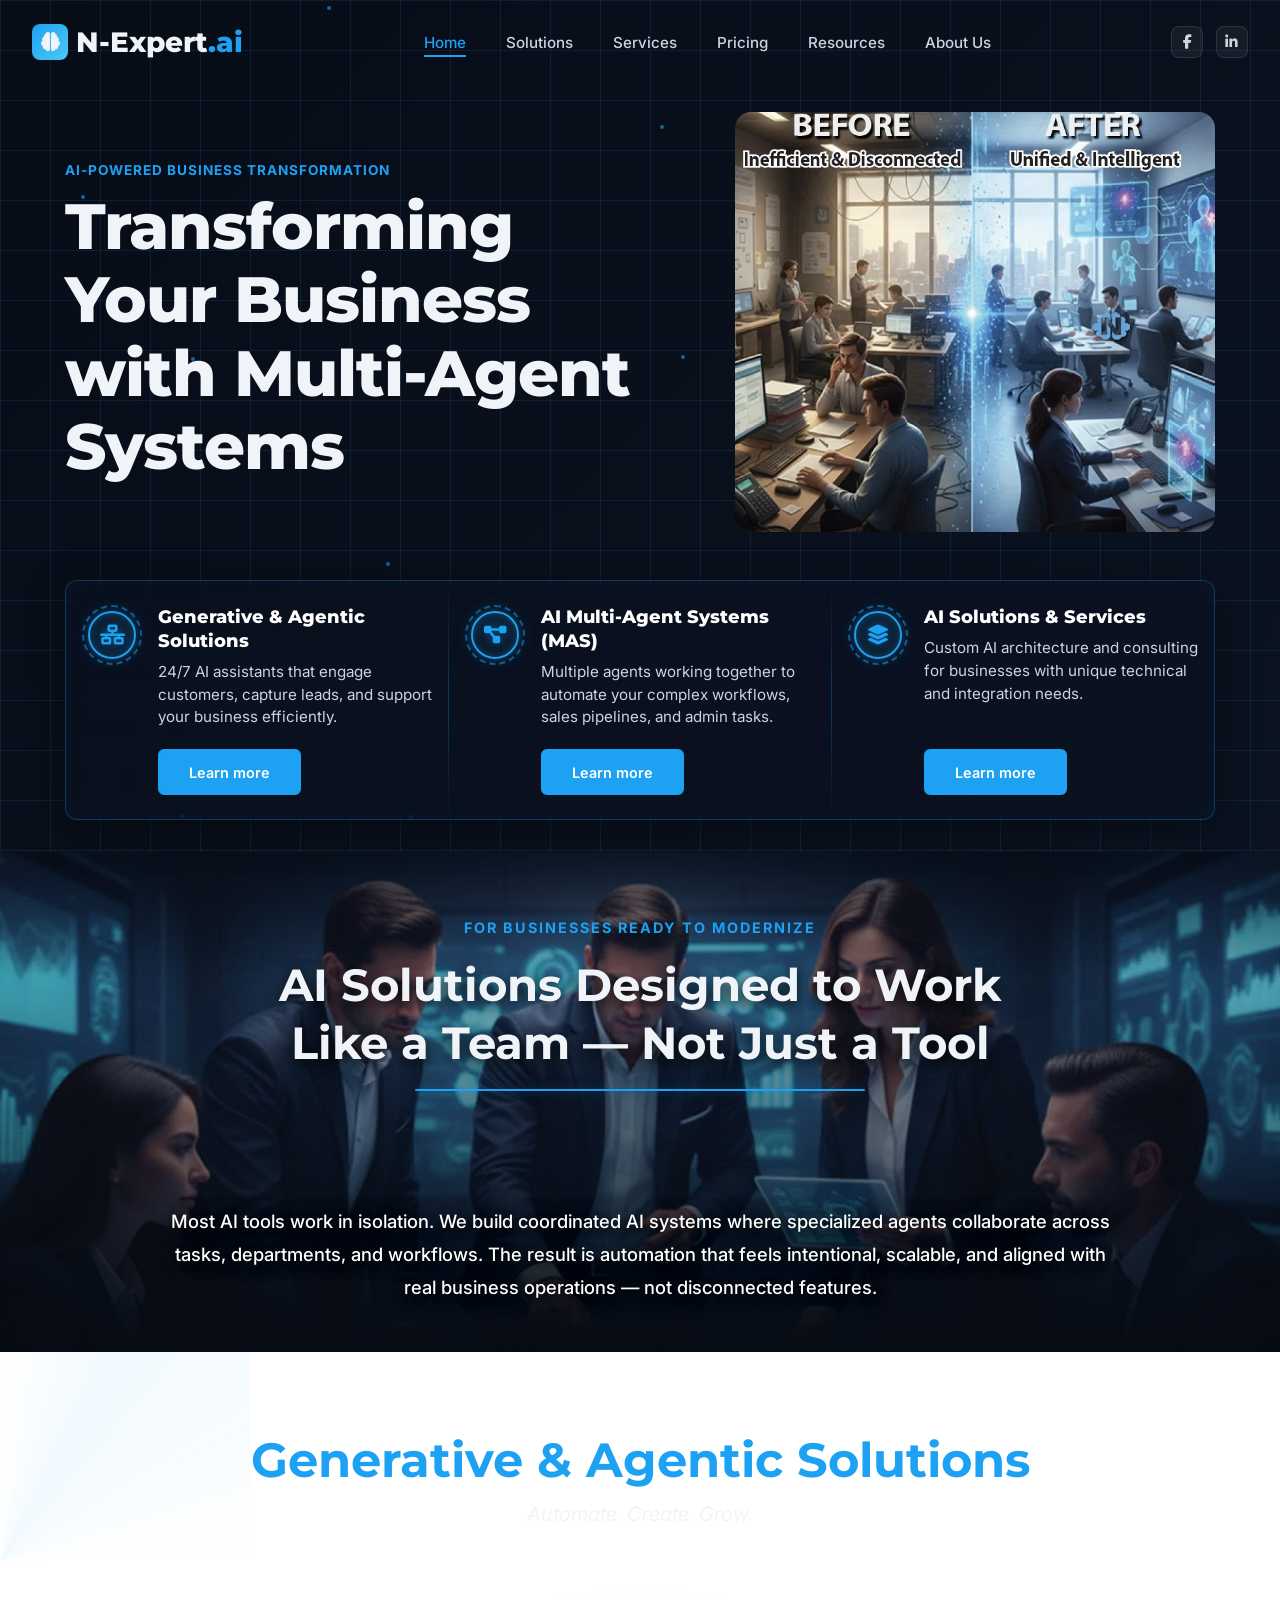
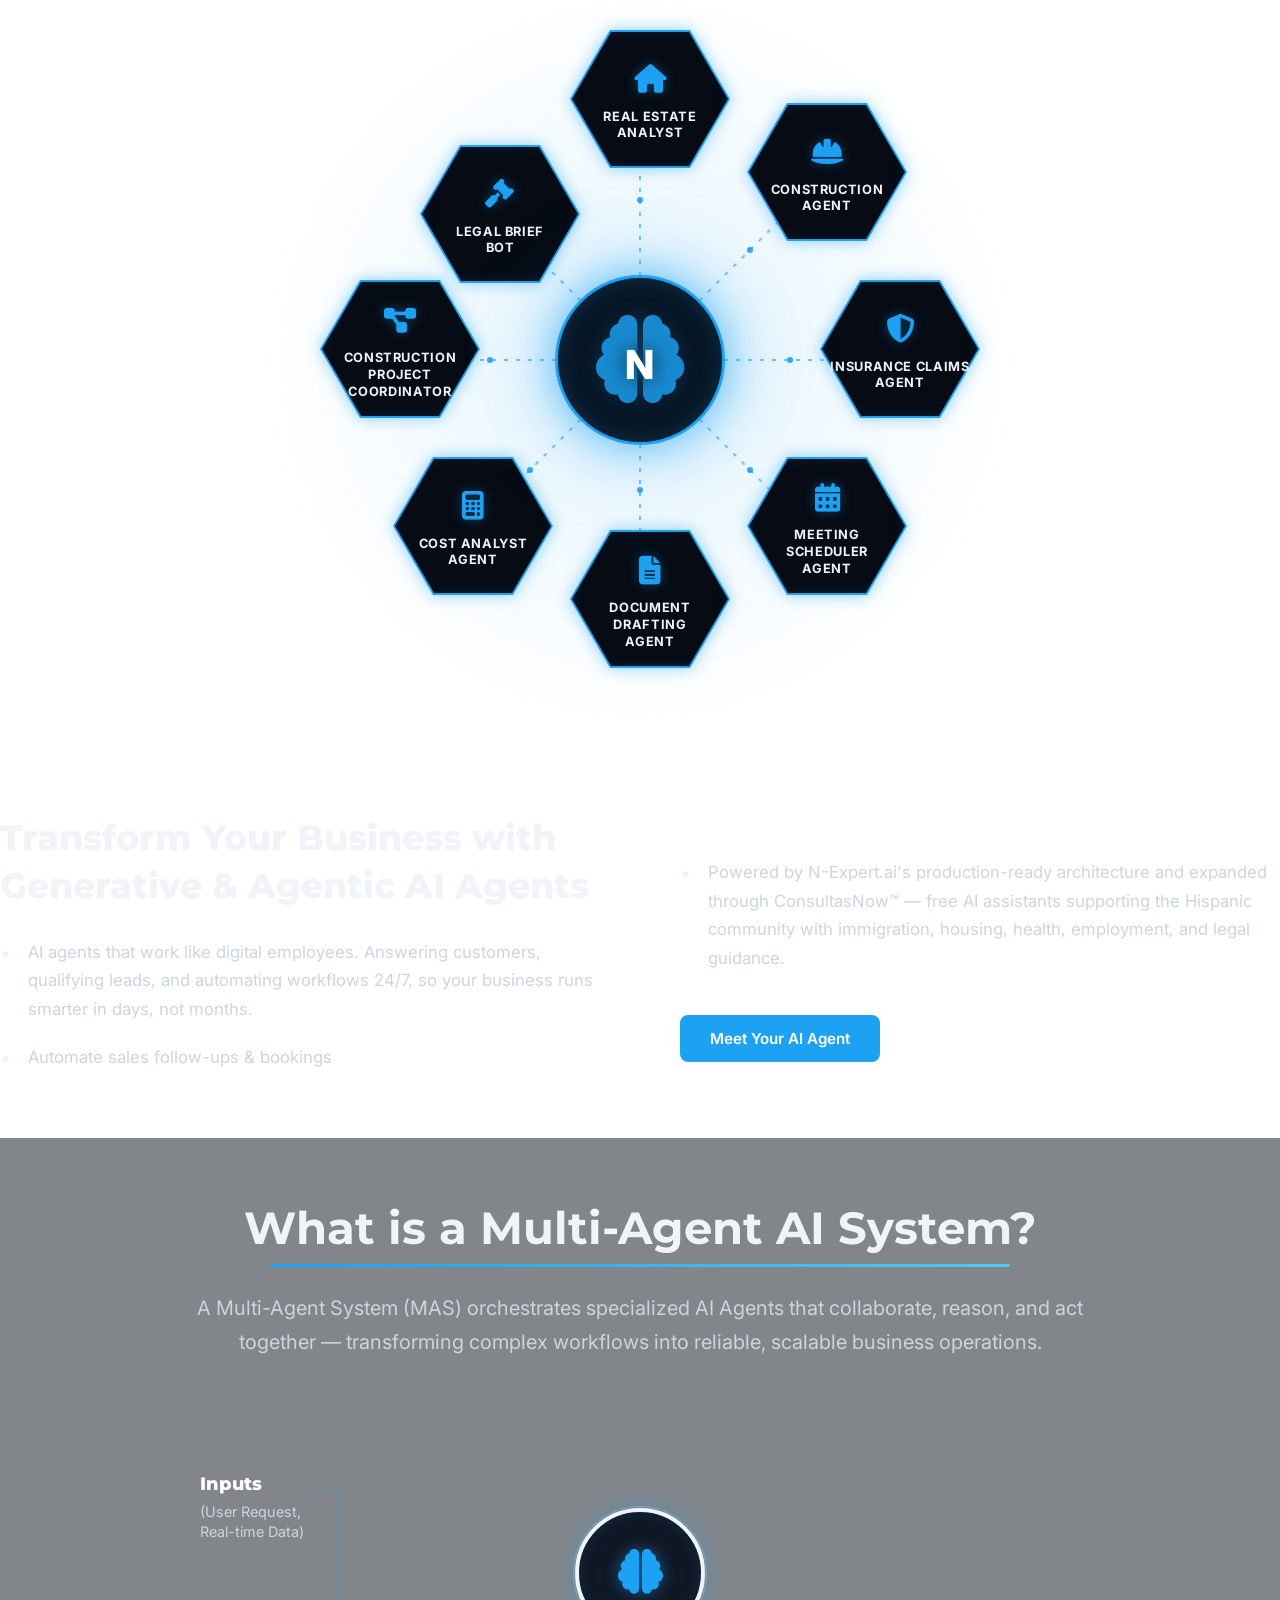
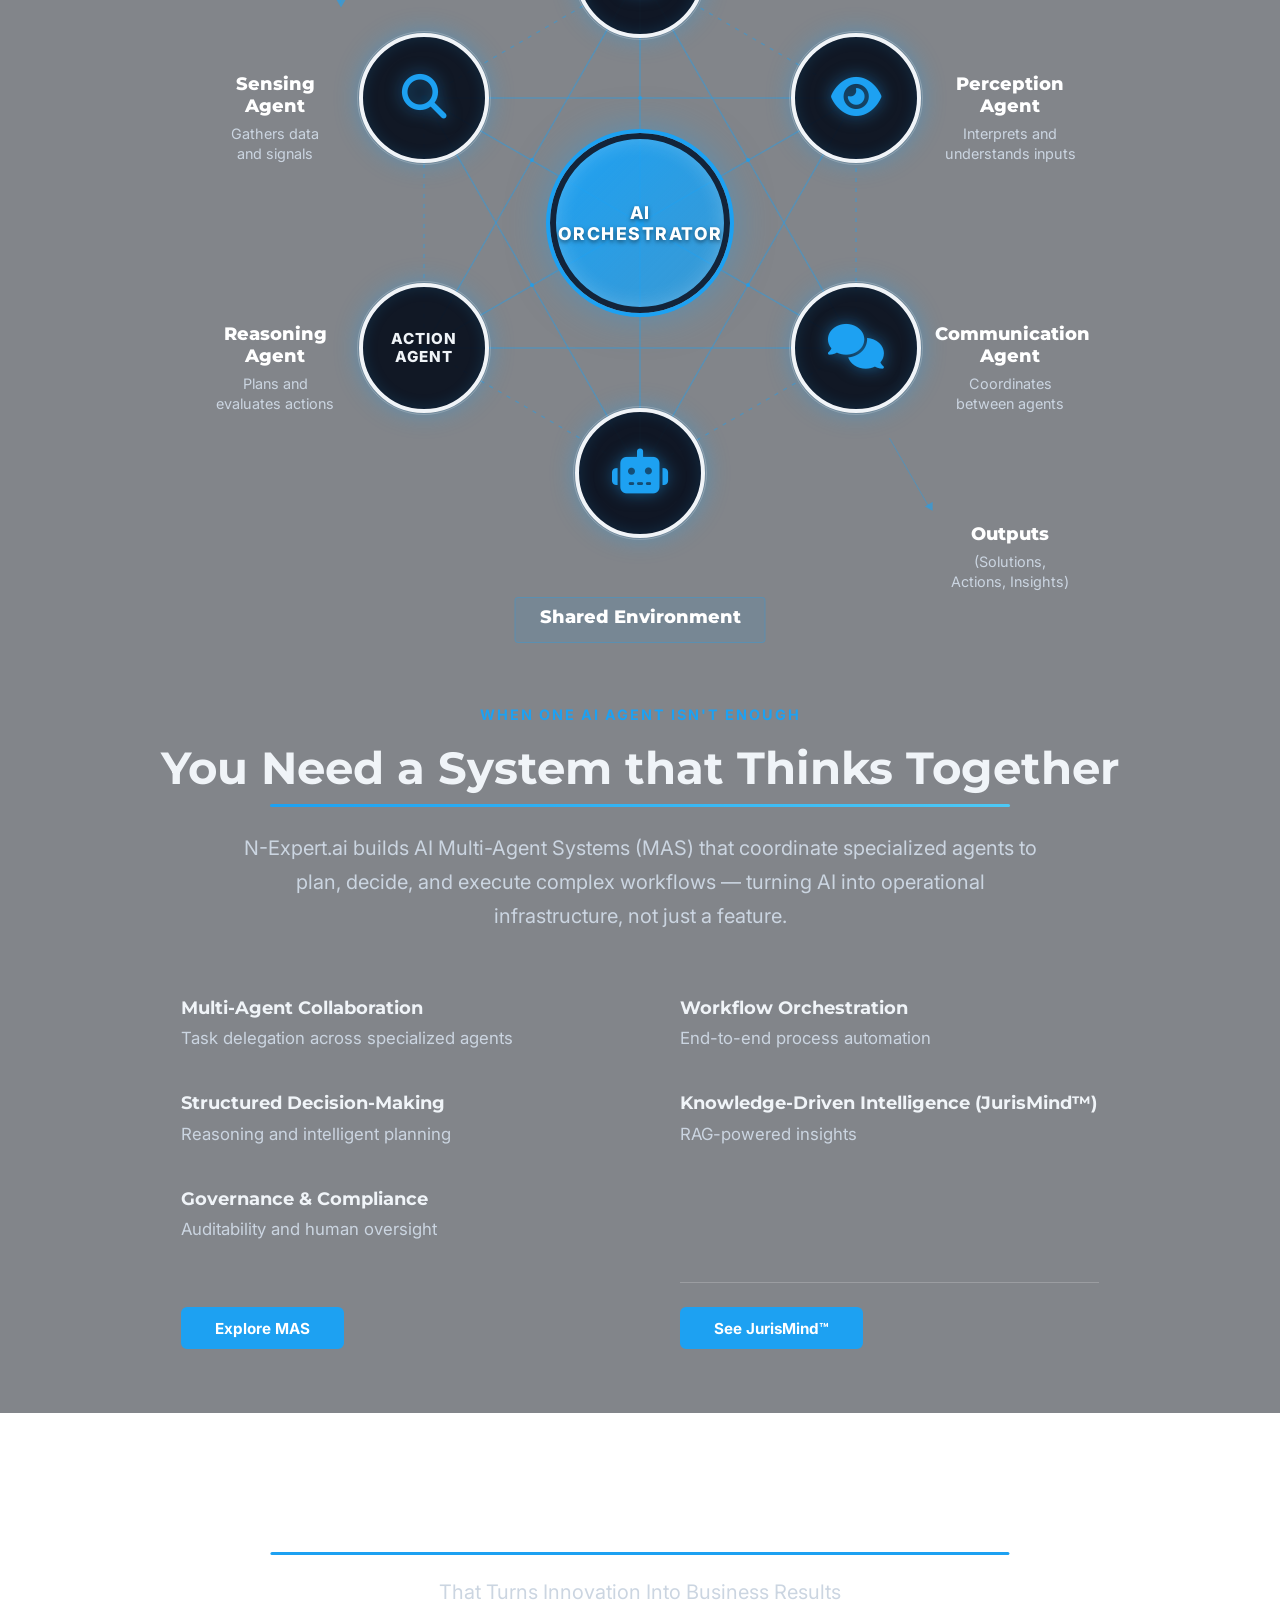
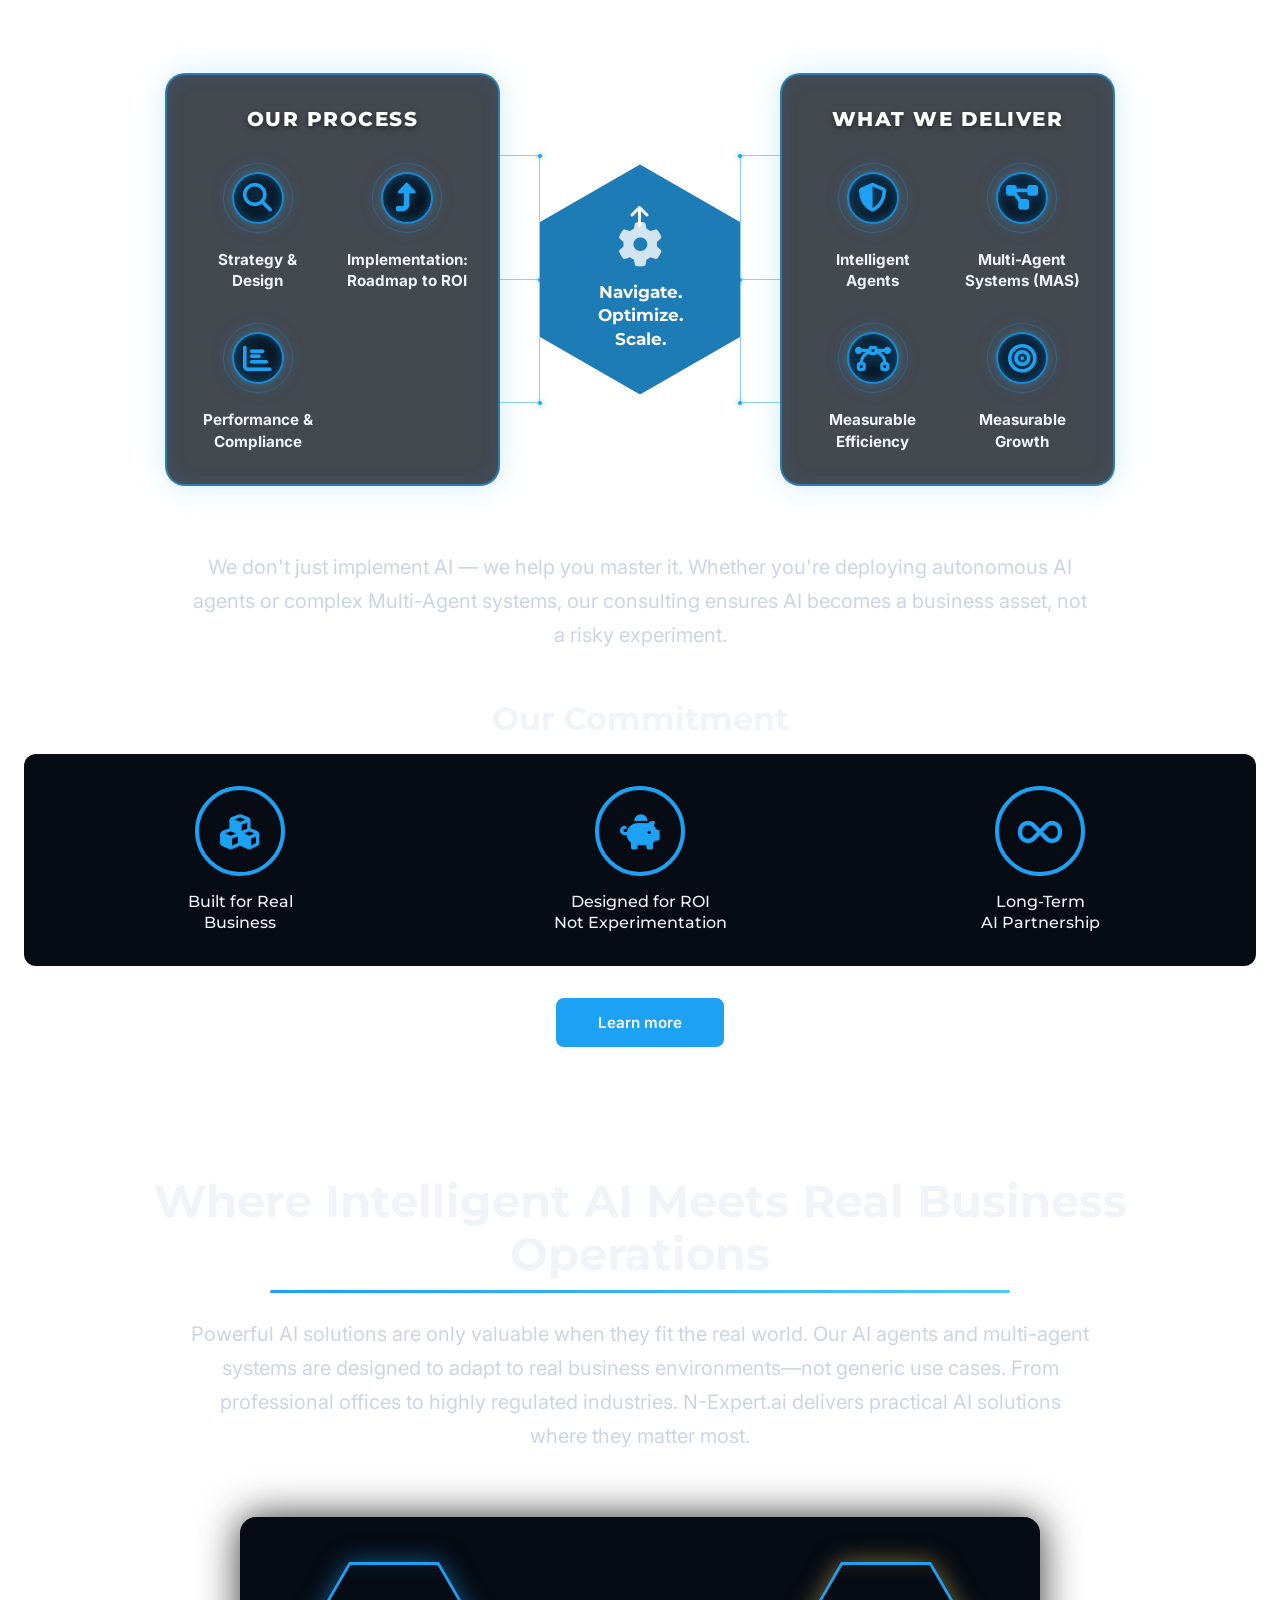
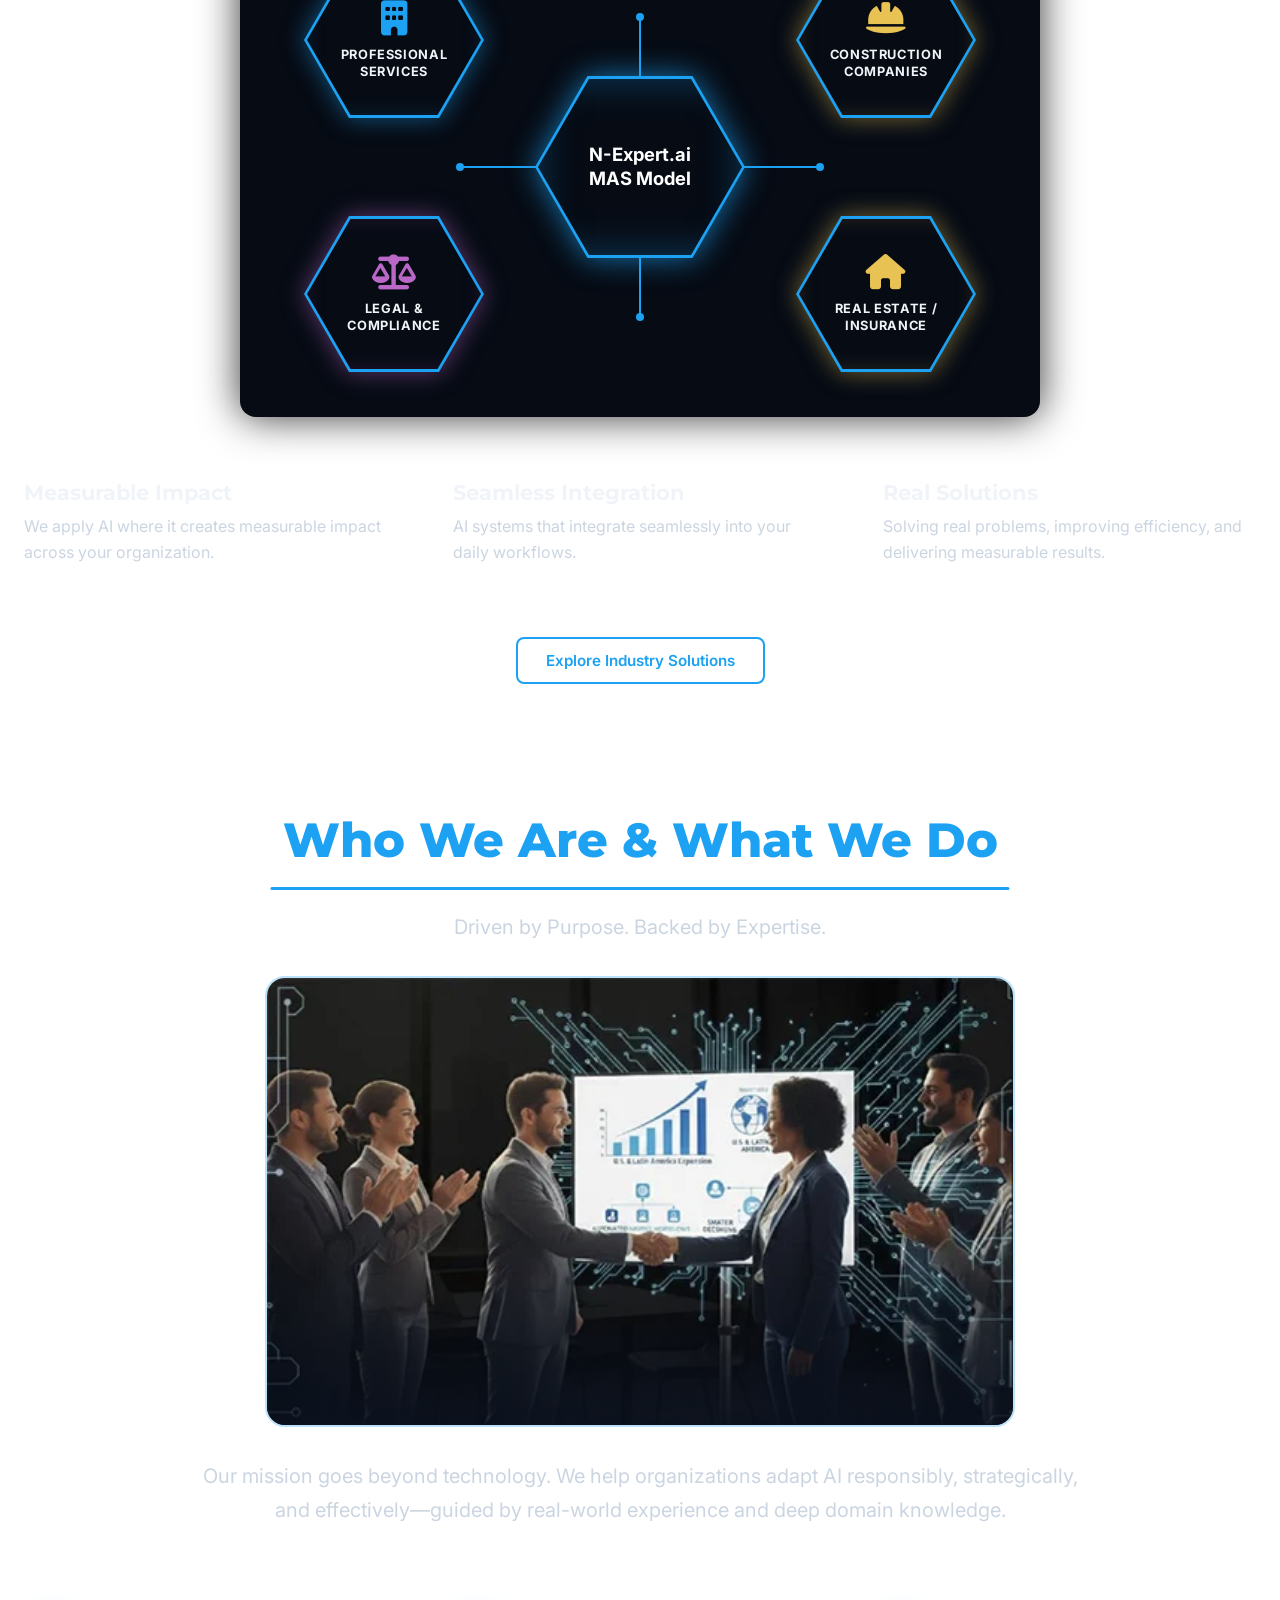
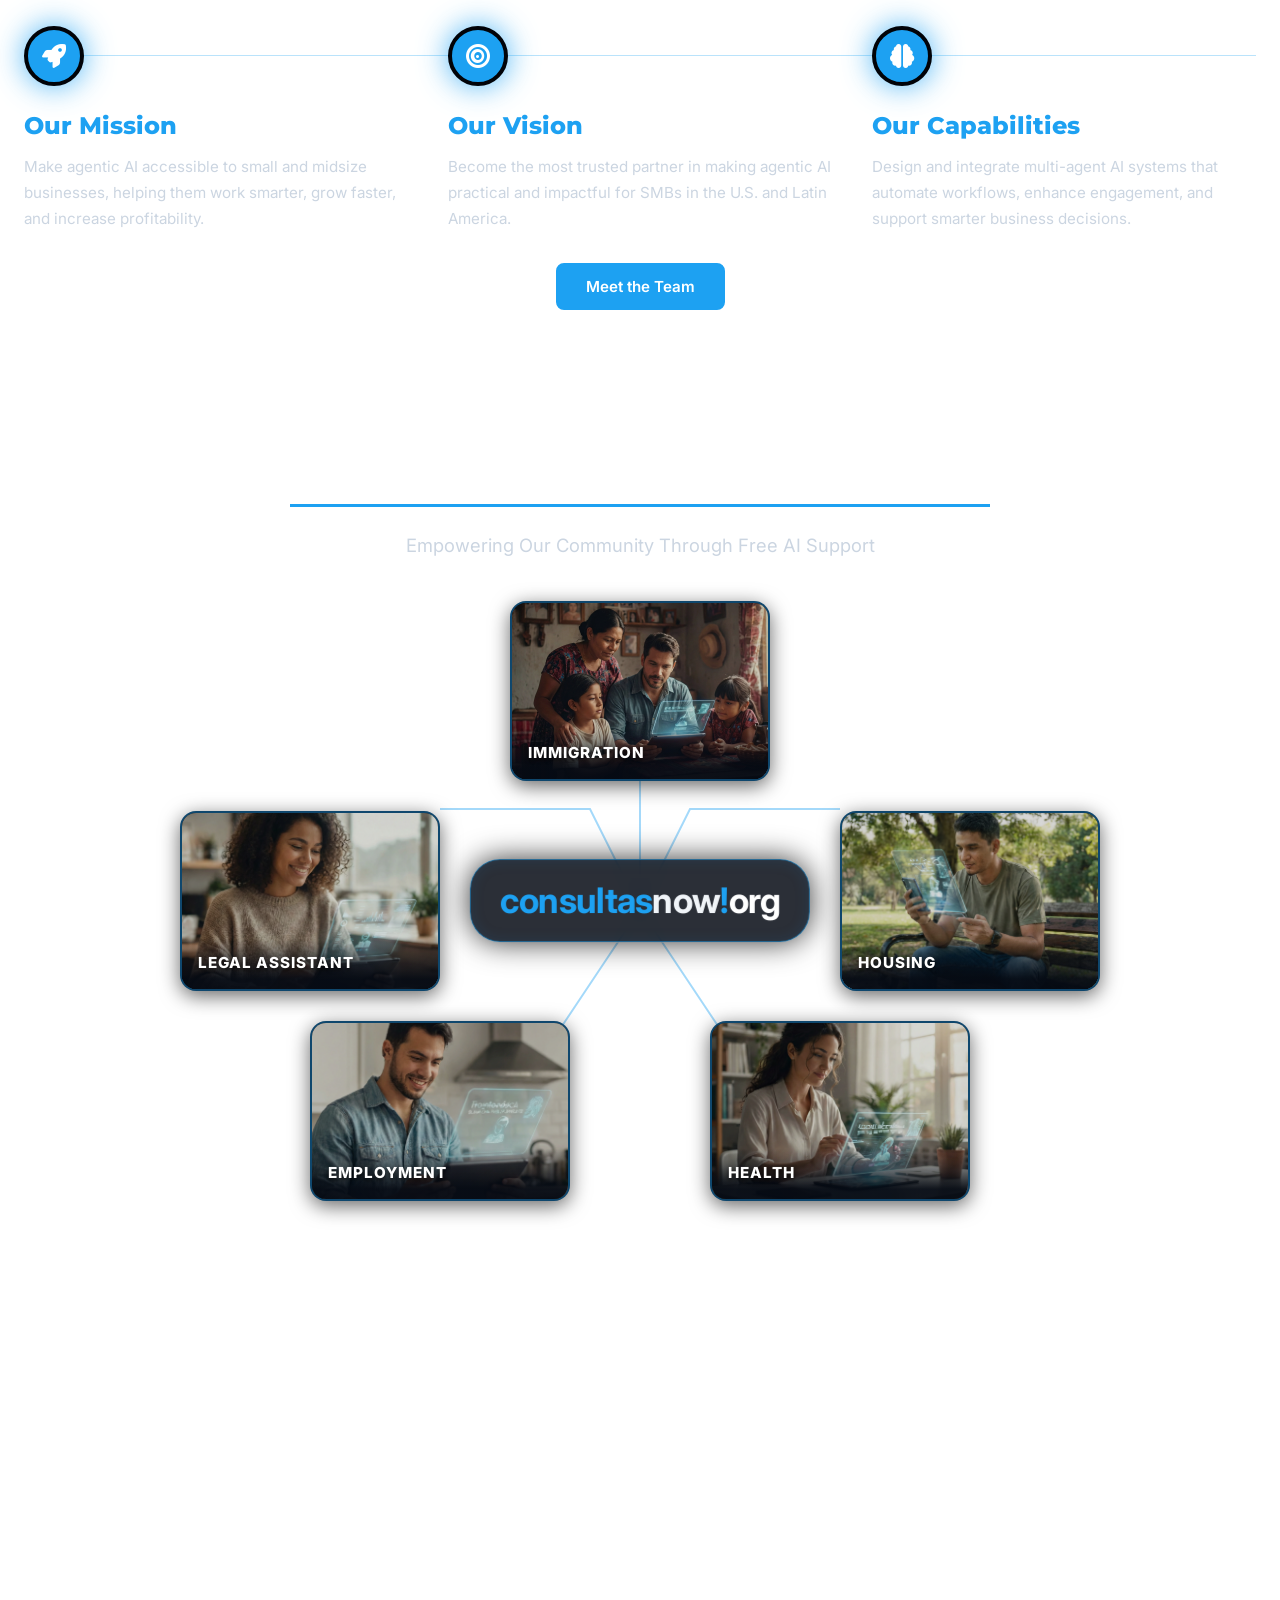
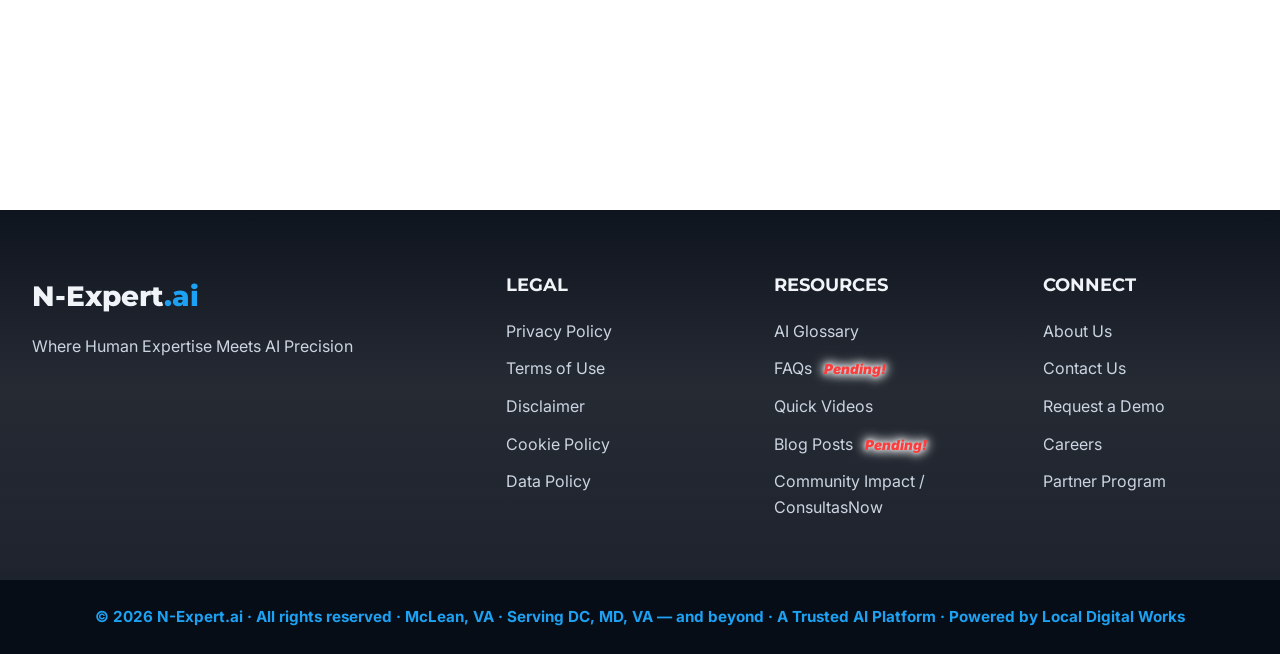
==== commit 46bffa93: "Update N-Expert.ai site - sync latest from local - Updated HTML pages (index, about, services, solut" ====
--- a/index.html
+++ b/index.html
@@ -37,6 +37,18 @@
 </head>
 
 <body>
+    <!-- Animated Space Background Layout -->
+    <div class="space-background-container">
+        <div class="nebula nebula-1"></div>
+        <div class="nebula nebula-2"></div>
+        <div class="stars-animated"></div>
+        <div class="space-object planet obj1"></div>
+        <div class="space-object ring obj2"></div>
+        <div class="space-object planet obj3"></div>
+        <div class="space-object ring obj4"></div>
+        <div class="space-object ring obj5"></div>
+    </div>
+
     <!-- Scroll Progress Bar -->
     <div id="scroll-progress"></div>
 
@@ -98,7 +110,7 @@
                     <div class="hero-label" style="margin-bottom: 0.5rem; letter-spacing: 1px;">AI-POWERED
                         BUSINESS TRANSFORMATION</div>
                     <h1 class=""
-                        style="font-size: clamp(3.2rem, 6vw, 4.8rem); line-height: 1.1; margin-bottom: 0; font-weight: 800;">
+                        style="font-size: clamp(3.2rem, 5vw, 4.2rem); line-height: 1.15; margin-bottom: 0; font-weight: 800; letter-spacing: -1px;">
                         Transforming<br>Your Business<br>with Multi-Agent<br>Systems
                     </h1>
                 </div>
@@ -160,20 +172,18 @@
     </section>
 
     <!-- AI Solutions Intro -->
-    <section class="section ai-intro" id="solutions">
-        <div class="container">
-            <div class="ai-intro-hero reveal">
-                <img src="images/section-3-ai-solutions-designed-to-work-like-a-team.webp"
-                    alt="Business team with AI technology" loading="lazy">
-                <div class="ai-intro-overlay">
-                    <div class="section-label">FOR BUSINESSES READY TO MODERNIZE</div>
-                    <h2 class="section-title">AI Solutions Designed to Work<br>Like a Team — Not Just a Tool</h2>
-                    <div class="intro-text">
-                        <p>Most AI tools work in isolation. We build coordinated AI systems where specialized agents
-                            collaborate across tasks, departments, and workflows. The result is automation that feels
-                            intentional, scalable, and aligned with real business operations — not disconnected
-                            features.</p>
-                    </div>
+    <section class="section ai-intro" id="solutions" style="padding: 0; max-width: 100%; overflow: hidden;">
+        <div class="ai-intro-hero reveal">
+            <img src="images/section-3-ai-solutions-designed-to-work-like-a-team.webp"
+                alt="Business team with AI technology" loading="lazy">
+            <div class="ai-intro-overlay">
+                <div class="section-label">FOR BUSINESSES READY TO MODERNIZE</div>
+                <h2 class="section-title">AI Solutions Designed to Work<br>Like a Team — Not Just a Tool</h2>
+                <div class="intro-text">
+                    <p>Most AI tools work in isolation. We build coordinated AI systems where specialized agents
+                        collaborate across tasks, departments, and workflows. The result is automation that feels
+                        intentional, scalable, and aligned with real business operations — not disconnected
+                        features.</p>
                 </div>
             </div>
         </div>
@@ -298,17 +308,19 @@
 
             <div class="two-column-content reveal">
                 <div class="column">
-                    <h3>Transform Your Business with Generative & Agentic AI Agents</h3>
+                    <h3>Transform Your Business with<br>Generative & Agentic AI Agents</h3>
                     <ul>
                         <li>AI agents that work like digital employees. Answering customers, qualifying leads, and
                             automating workflows 24/7, so your business runs smarter in days, not months.</li>
-                        <li>Automate sales follow-ups and bookings.</li>
+                        <li>Automate sales follow-ups & bookings</li>
                     </ul>
                 </div>
                 <div class="column">
-                    <p>Powered by N-Expert.ai's production-ready architecture and expanded through ConsultasNow™ — free
-                        AI assistants supporting the Hispanic community with immigration, housing, health, employment,
-                        and legal guidance.</p>
+                    <ul>
+                        <li>Powered by N-Expert.ai's production-ready architecture and expanded through ConsultasNow™ —
+                            free AI assistants supporting the Hispanic community with immigration, housing, health,
+                            employment, and legal guidance.</li>
+                    </ul>
                     <button class="btn-primary" style="margin-top: 1.5rem;">Meet Your AI Agent</button>
                 </div>
             </div>
@@ -602,8 +614,8 @@
                     asset, not a risky experiment.</p>
             </div>
 
-            <div class="reveal" style="text-align: center; margin: 4rem 0 2rem;">
-                <h3 style="font-size: 2rem; margin-bottom: 2rem;">Our Commitment</h3>
+            <div class="reveal" style="text-align: center; margin: 2rem 0 1rem;">
+                <h3 style="font-size: 2rem; margin-bottom: 1rem;">Our Commitment</h3>
             </div>
 
             <div class="commitment-cards reveal">
@@ -627,7 +639,7 @@
                 </div>
             </div>
 
-            <div class="cta-buttons reveal">
+            <div class="cta-buttons reveal" style="margin-top: 1rem;">
                 <button class="btn-primary" style="padding: 0.8rem 2.5rem; border-radius: 8px;">Learn more</button>
             </div>
         </div>
@@ -730,39 +742,43 @@
             </div>
 
             <div class="team-photo reveal">
-                <img src="_contenido/imagenes-generadas/SEC-8-Who-We-Are.webp"
-                    alt="N-Expert.ai team" loading="lazy">
-            </div>
-
-            <div class="reveal" style="text-align: center; margin: 2rem auto 3rem; max-width: 900px;">
+                <img src="_contenido/imagenes-generadas/SEC-8-Who-We-Are.webp" alt="N-Expert.ai team" loading="lazy">
+            </div>
+
+            <div class="reveal" style="text-align: center; margin: 1rem auto 1.5rem; max-width: 900px;">
                 <p class="section-subtitle">Our mission goes beyond technology. We help organizations adapt AI
                     responsibly, strategically, and effectively—guided by real-world experience and deep domain
                     knowledge.</p>
             </div>
-
-            <div class="mission-cards reveal">
-                <div class="mission-card">
-                    <i class="fas fa-rocket"></i>
-                    <h4>Our Mission</h4>
-                    <p>Make agentic AI accessible to small and midsize businesses, helping them work smarter, grow
-                        faster, and increase profitability.</p>
-                </div>
-                <div class="mission-card">
-                    <i class="fas fa-bullseye"></i>
-                    <h4>Our Vision</h4>
-                    <p>Become the most trusted partner in making agentic AI practical and impactful for SMBs in the U.S.
-                        and Latin America.</p>
-                </div>
-                <div class="mission-card">
-                    <i class="fas fa-brain"></i>
-                    <h4>Our Capabilities</h4>
-                    <p>Design and integrate multi-agent AI systems that automate workflows, enhance engagement, and
-                        support smarter business decisions.</p>
-                </div>
-            </div>
-
-            <div class="cta-buttons reveal" style="margin-top: 5rem;">
-                <button class="btn-primary">Meet the Team</button>
+        </div>
+
+        <div class="mission-section-wrapper">
+            <div class="container">
+                <div class="mission-cards reveal">
+                    <div class="mission-card">
+                        <i class="fas fa-rocket"></i>
+                        <h4>Our Mission</h4>
+                        <p>Make agentic AI accessible to small and midsize businesses, helping them work smarter, grow
+                            faster, and increase profitability.</p>
+                    </div>
+                    <div class="mission-card">
+                        <i class="fas fa-bullseye"></i>
+                        <h4>Our Vision</h4>
+                        <p>Become the most trusted partner in making agentic AI practical and impactful for SMBs in the
+                            U.S.
+                            and Latin America.</p>
+                    </div>
+                    <div class="mission-card">
+                        <i class="fas fa-brain"></i>
+                        <h4>Our Capabilities</h4>
+                        <p>Design and integrate multi-agent AI systems that automate workflows, enhance engagement, and
+                            support smarter business decisions.</p>
+                    </div>
+                </div>
+
+                <div class="cta-buttons reveal" style="margin-top: 2rem; padding-bottom: 3rem;">
+                    <button class="btn-primary">Meet the Team</button>
+                </div>
             </div>
         </div>
     </section>
--- a/css/shared.css
+++ b/css/shared.css
@@ -16,8 +16,9 @@
     --accent-cyan-dark: #0E7AC2;
     --accent-red: #E63946;
     --text-primary: #F0F4F8;
-    --text-secondary: #94A3B8;
-    --text-dim: #64748B;
+    --text-secondary: #CBD5E1;
+    /* Increased brightness for better contrast */
+    --text-dim: #94A3B8;
     --border: rgba(29, 161, 242, 0.12);
     --border-hover: rgba(29, 161, 242, 0.3);
     --glass-bg: rgba(11, 18, 32, 0.85);
@@ -33,10 +34,201 @@
 
 body {
     font-family: var(--font-body);
-    background-color: var(--bg-primary);
     color: var(--text-primary);
     line-height: 1.6;
     overflow-x: hidden;
+}
+
+/* --- Animated Space Background Container --- */
+.space-background-container {
+    position: fixed;
+    top: 0;
+    left: 0;
+    right: 0;
+    bottom: 0;
+    z-index: -10;
+    pointer-events: none;
+    background-color: #070e17;
+    /* Base dark color from user */
+    overflow: hidden;
+}
+
+/* --- Stars (Background Layer) --- */
+.space-background-container .stars-animated {
+    position: absolute;
+    top: 0;
+    left: 0;
+    right: 0;
+    bottom: 0;
+    /* User's star gradients */
+    background-image:
+        radial-gradient(1px 1px at 15% 15%, #ffffff 100%, transparent),
+        radial-gradient(1px 1px at 85% 25%, #ffffff 100%, transparent),
+        radial-gradient(2px 2px at 45% 45%, #ffffff 80%, transparent),
+        radial-gradient(1px 1px at 75% 85%, #88b7d5 100%, transparent),
+        radial-gradient(1.5px 1.5px at 25% 75%, #ffffff 100%, transparent),
+        radial-gradient(1px 1px at 55% 15%, #ffffff 100%, transparent),
+        radial-gradient(2px 2px at 90% 60%, #88b7d5 80%, transparent);
+    background-size: 250px 250px;
+    animation: twinkle 4s ease-in-out infinite alternate;
+    z-index: 1;
+}
+
+/* --- Nebulas (Blurred background lights) --- */
+.space-background-container .nebula {
+    position: absolute;
+    border-radius: 50%;
+    background: #091729;
+    /* Darkened */
+    filter: blur(120px);
+    /* Increased blur for smoother spread */
+    opacity: 0.3;
+    /* Halved opacity so it doesn't look like a solid smudge */
+    z-index: 2;
+    pointer-events: none;
+}
+
+.space-background-container .nebula-1 {
+    width: 50vw;
+    height: 50vh;
+    top: 10%;
+    left: 20%;
+    animation: drift 20s infinite ease-in-out;
+}
+
+.space-background-container .nebula-2 {
+    width: 40vw;
+    height: 60vh;
+    bottom: -10%;
+    right: 10%;
+    background: #0a2038;
+    animation: drift 25s infinite ease-in-out reverse;
+}
+
+/* --- Floating Objects (Planets and Rings) --- */
+.space-background-container .space-object {
+    position: absolute;
+    border-radius: 50%;
+    z-index: 3;
+    pointer-events: none;
+}
+
+/* Estilo para los Planetas sólidos */
+.space-background-container .planet {
+    background: radial-gradient(circle at 30% 30%, #1c456b, #0c1f35);
+    box-shadow: inset -10px -10px 20px rgba(0, 0, 0, 0.4);
+}
+
+/* Estilo para los Anillos huecos */
+.space-background-container .ring {
+    border: 6px solid #143754;
+    box-sizing: border-box;
+    background: transparent;
+}
+
+/* Posicionamiento y tamaños específicos */
+.space-background-container .obj1 {
+    width: 140px;
+    height: 140px;
+    top: 25%;
+    left: -2%;
+    animation: floatVertical 8s ease-in-out infinite;
+}
+
+.space-background-container .obj2 {
+    width: 60px;
+    height: 60px;
+    bottom: 20%;
+    left: 8%;
+    animation: floatHorizontal 12s ease-in-out infinite;
+    border-width: 8px;
+}
+
+.space-background-container .obj3 {
+    width: 130px;
+    height: 130px;
+    bottom: -5%;
+    right: 8%;
+    animation: floatVertical 10s ease-in-out infinite reverse;
+    opacity: 0.9;
+}
+
+.space-background-container .obj4 {
+    width: 50px;
+    height: 50px;
+    top: 15%;
+    right: 8%;
+    animation: floatHorizontal 14s ease-in-out infinite;
+    border-width: 6px;
+}
+
+.space-background-container .obj5 {
+    width: 80px;
+    height: 80px;
+    top: 10%;
+    right: 28%;
+    animation: floatVertical 16s ease-in-out infinite;
+    border: 4px solid rgba(20, 55, 84, 0.4);
+}
+
+/* --- Animaciones (Keyframes) --- */
+
+@keyframes twinkle {
+    0% {
+        opacity: 0.6;
+        transform: scale(1);
+    }
+
+    100% {
+        opacity: 1;
+        transform: scale(1.02);
+    }
+}
+
+@keyframes drift {
+    0% {
+        transform: translate(0, 0) scale(1);
+    }
+
+    33% {
+        transform: translate(30px, -30px) scale(1.05);
+    }
+
+    66% {
+        transform: translate(-20px, 20px) scale(0.95);
+    }
+
+    100% {
+        transform: translate(0, 0) scale(1);
+    }
+}
+
+@keyframes floatVertical {
+    0% {
+        transform: translateY(0px) rotate(0deg);
+    }
+
+    50% {
+        transform: translateY(-25px) rotate(5deg);
+    }
+
+    100% {
+        transform: translateY(0px) rotate(0deg);
+    }
+}
+
+@keyframes floatHorizontal {
+    0% {
+        transform: translateX(0px) translateY(0px);
+    }
+
+    50% {
+        transform: translateX(20px) translateY(-10px);
+    }
+
+    100% {
+        transform: translateX(0px) translateY(0px);
+    }
 }
 
 h1,
@@ -375,18 +567,17 @@
     gap: 1.5rem;
 }
 
-/* ========== SECTION STYLES ========== */
 .section {
-    padding: 6rem 2rem;
+    padding: 4rem 1.5rem;
     position: relative;
 }
 
 .section.dark {
-    background: var(--bg-darker);
+    background: rgba(7, 13, 23, 0.5);
 }
 
 .section.darker {
-    background: linear-gradient(180deg, var(--bg-darker), var(--bg-primary));
+    background: linear-gradient(180deg, rgba(7, 13, 23, 0.6), rgba(11, 18, 32, 0.4));
 }
 
 .container {
--- a/css/home.css
+++ b/css/home.css
@@ -1,11 +1,11 @@
 /* ========== HERO SECTION ========== */
 .hero {
     position: relative;
-    min-height: 100vh;
+    min-height: auto;
     display: flex;
     align-items: center;
     justify-content: center;
-    padding: 8rem 2rem 4rem;
+    padding: 7rem 1rem 2rem;
     background: linear-gradient(135deg, var(--bg-darker) 0%, var(--bg-primary) 100%);
 }
 
@@ -21,6 +21,7 @@
     background-position: center;
     opacity: 0.15;
     z-index: 0;
+    pointer-events: none;
 }
 
 /* Animated Grid Background */
@@ -37,6 +38,7 @@
     background-size: 50px 50px;
     animation: gridScroll 20s linear infinite;
     z-index: 0;
+    pointer-events: none;
 }
 
 .hero-particles {
@@ -83,20 +85,27 @@
 }
 
 .hero-content-wrapper {
-    display: grid;
-    grid-template-columns: 1fr 1fr;
+    display: flex;
+    justify-content: center;
     gap: 4rem;
     align-items: center;
-    margin-bottom: 4rem;
+    max-width: 1150px;
+    margin: 0 auto 3rem;
 }
 
 .hero-text {
+    flex: 1;
+    max-width: 600px;
     text-align: left;
 }
 
 .hero-visual {
-    position: relative;
-    height: 500px;
+    flex-shrink: 0;
+    position: relative;
+    height: 420px;
+    width: 480px;
+    max-width: 100%;
+    margin-left: auto;
     overflow: hidden;
     border-radius: 16px;
 }
@@ -219,7 +228,8 @@
     background: rgba(11, 18, 32, 0.6);
     border: 1px solid rgba(29, 161, 242, 0.3);
     border-radius: 12px;
-    margin-top: 5rem;
+    max-width: 1150px;
+    margin: 0 auto;
     backdrop-filter: blur(15px);
     -webkit-backdrop-filter: blur(15px);
     box-shadow: 0 10px 40px rgba(0, 0, 0, 0.4), inset 0 0 20px rgba(29, 161, 242, 0.05);
@@ -230,8 +240,8 @@
     flex: 1;
     display: flex;
     align-items: flex-start;
-    gap: 1.5rem;
-    padding: 3rem 2rem;
+    gap: 1rem;
+    padding: 1.5rem 1rem;
     transition: background 0.4s ease;
 }
 
@@ -246,8 +256,8 @@
 
 .feature-icon-complex {
     flex-shrink: 0;
-    width: 70px;
-    height: 70px;
+    width: 60px;
+    height: 60px;
     border-radius: 50%;
     border: 2px dashed rgba(29, 161, 242, 0.5);
     display: flex;
@@ -260,7 +270,7 @@
 .feature-icon-complex::after {
     content: '';
     position: absolute;
-    inset: 6px;
+    inset: 4px;
     border-radius: 50%;
     background: rgba(11, 18, 32, 0.9);
     border: 2px solid var(--accent-cyan);
@@ -274,7 +284,7 @@
 }
 
 .feature-icon-complex i {
-    font-size: 1.5rem;
+    font-size: 1.25rem;
     color: var(--accent-cyan);
     z-index: 1;
     filter: drop-shadow(0 0 8px rgba(29, 161, 242, 0.8));
@@ -290,18 +300,18 @@
 }
 
 .feature-content h3 {
-    font-size: 1.25rem;
+    font-size: 1.15rem;
     font-weight: 800;
     color: #ffffff;
-    margin-bottom: 0.8rem;
+    margin-bottom: 0.5rem;
     line-height: 1.3;
 }
 
 .feature-content p {
     font-size: 0.95rem;
     color: var(--text-secondary);
-    line-height: 1.6;
-    margin-bottom: 2rem;
+    line-height: 1.5;
+    margin-bottom: 1.25rem;
 }
 
 .feature-content .btn-primary {
@@ -333,57 +343,31 @@
 .ai-intro {
     text-align: center;
     position: relative;
-    background-image: url('https://images.unsplash.com/photo-1522071820081-009f0129c71c?w=1200&q=60');
-    background-size: cover;
-    background-position: center;
-    background-attachment: fixed;
-}
-
-.ai-intro::before {
-    content: '';
-    position: absolute;
-    top: 0;
-    left: 0;
+    background: var(--bg-primary);
+}
+
+.ai-intro .container {
+    position: relative;
+    z-index: 1;
+}
+
+.ai-intro-hero {
+    position: relative;
+    width: 100%;
+    height: 500px;
+    /* Tamaño fijo para que no reaccione de forma extraña al zoom */
+    margin: 0;
+    border-radius: 0;
+    overflow: hidden;
+    border: none;
+    box-shadow: none;
+}
+
+.ai-intro-hero img {
     width: 100%;
     height: 100%;
-    background: linear-gradient(180deg, rgba(11, 18, 32, 0.95) 0%, rgba(11, 18, 32, 0.9) 100%);
-    z-index: 0;
-}
-
-.ai-intro::after {
-    content: '';
-    position: absolute;
-    top: 0;
-    left: 0;
-    width: 100%;
-    height: 100%;
-    background: radial-gradient(circle at 30% 50%, rgba(29, 161, 242, 0.08) 0%, transparent 60%);
-    z-index: 0;
-    pointer-events: none;
-}
-
-.ai-intro .container {
-    position: relative;
-    z-index: 1;
-}
-
-.ai-intro-hero {
-    position: relative;
-    width: 100%;
-    max-width: 1200px;
-    margin: 0 auto 4rem;
-    border-radius: 12px;
-    overflow: hidden;
-    border: 1px solid rgba(255, 255, 255, 0.05);
-    box-shadow: 0 20px 50px rgba(0, 0, 0, 0.5);
-}
-
-.ai-intro-hero img {
-    width: 100%;
-    min-height: 550px;
-    height: 100%;
     object-fit: cover;
-    object-position: center;
+    object-position: center top;
     display: block;
 }
 
@@ -392,8 +376,8 @@
     inset: 0;
     width: 100%;
     height: 100%;
-    padding: 6rem 2rem 3rem;
-    background: radial-gradient(circle at center, rgba(6, 11, 20, 0.4) 0%, rgba(6, 11, 20, 0.95) 100%);
+    padding: 4rem 2rem 3rem;
+    background: linear-gradient(180deg, rgba(6, 11, 20, 0.7) 0%, rgba(6, 11, 20, 0.2) 25%, rgba(6, 11, 20, 0.5) 60%, rgba(6, 11, 20, 0.98) 95%, rgba(6, 11, 20, 1) 100%);
     z-index: 2;
     text-align: center;
     display: flex;
@@ -412,8 +396,8 @@
 .ai-intro-overlay .section-title {
     font-size: clamp(2rem, 3.5vw, 3.2rem);
     text-align: center;
-    margin-bottom: 3.5rem;
-    text-shadow: 0 4px 15px rgba(0, 0, 0, 0.8);
+    margin-bottom: 2rem;
+    text-shadow: 0 4px 15px rgba(0, 0, 0, 0.9);
     position: relative;
     line-height: 1.3;
 }
@@ -421,12 +405,12 @@
 .ai-intro-overlay .section-title::after {
     content: '';
     position: absolute;
-    bottom: -2rem;
+    bottom: -1.2rem;
     left: 50%;
     transform: translateX(-50%);
     width: 70%;
     max-width: 450px;
-    height: 3px;
+    height: 2px;
     background: var(--accent-cyan);
     box-shadow: 0 0 10px rgba(29, 161, 242, 0.4);
 }
@@ -436,72 +420,27 @@
     margin: auto auto 0 auto;
     font-size: 1.15rem;
     line-height: 1.8;
-    color: var(--text-secondary);
-    text-shadow: 0 2px 4px rgba(0, 0, 0, 0.9);
-}
+    color: #ffffff;
+    text-shadow: 0 2px 8px rgba(0, 0, 0, 0.95), 0 0 20px rgba(0, 0, 0, 0.8);
+    font-weight: 500;
+}
+
+
 
 /* ========== GENERATIVE & AGENTIC SOLUTIONS ========== */
 .gen-agentic {
-    background: var(--bg-primary);
+    background: transparent;
+    background-repeat: no-repeat;
     position: relative;
     overflow: hidden;
-    padding: 6rem 0;
+    padding: 3rem 0;
 }
 
 .gen-agentic-bg {
-    position: absolute;
-    inset: 0;
-    background:
-        linear-gradient(180deg,
-            rgba(6, 11, 20, 0.85) 0%,
-            rgba(6, 11, 20, 0.6) 40%,
-            rgba(6, 11, 20, 0.6) 60%,
-            rgba(6, 11, 20, 0.95) 100%),
-        url('https://images.unsplash.com/photo-1522071820081-009f0129c71c?w=1920&q=80') center/cover no-repeat;
-    z-index: 0;
-    pointer-events: none;
-}
-
-.gen-agentic::before {
-    content: '';
-    position: absolute;
-    inset: 0;
-    background: conic-gradient(from 0deg at 50% 50%,
-            transparent 0deg,
-            rgba(29, 161, 242, 0.07) 40deg,
-            rgba(29, 161, 242, 0.03) 80deg,
-            transparent 120deg);
-    animation: radarSweep 15s linear infinite;
-    z-index: 0;
-    pointer-events: none;
-}
-
-.gen-agentic::after {
-    content: '';
-    position: absolute;
-    top: 50%;
-    left: 50%;
-    transform: translate(-50%, -50%);
-    width: 150px;
-    height: 150px;
-    border-radius: 50%;
-    border: 1px solid rgba(29, 161, 242, 0.15);
-    animation: ringPulseSection 5s ease-out infinite;
-    z-index: 0;
-    pointer-events: none;
-}
-
-@keyframes ringPulseSection {
-    0% {
-        transform: translate(-50%, -50%) scale(1);
-        opacity: 0.5;
-    }
-
-    100% {
-        transform: translate(-50%, -50%) scale(8);
-        opacity: 0;
-    }
-}
+    display: none;
+}
+
+
 
 .gen-agentic .container {
     position: relative;
@@ -701,6 +640,13 @@
     50% {
         text-shadow: 0 0 12px rgba(29, 161, 242, 0.7), 0 0 24px rgba(29, 161, 242, 0.3);
     }
+}
+
+.ai-business .container>p.section-subtitle {
+    max-width: 900px;
+    margin: 0 auto 3rem;
+    line-height: 1.8;
+    color: var(--text-secondary);
 }
 
 .agent-hex-container {
@@ -989,8 +935,8 @@
 .two-column-content {
     display: grid;
     grid-template-columns: 1fr 1fr;
-    gap: 4rem;
-    margin-top: 2.5rem;
+    gap: 3rem;
+    margin-top: 1.5rem;
 }
 
 .column h3 {
@@ -1000,7 +946,7 @@
 
 .column ul {
     list-style: none;
-    margin: 1.5rem 0;
+    margin: 1rem 0;
 }
 
 .column li {
@@ -1013,67 +959,31 @@
 }
 
 .column li::before {
-    content: '\2192';
+    content: '\2022';
     position: absolute;
     left: 0;
-    color: var(--accent-cyan);
-    font-weight: bold;
+    color: var(--text-primary);
+    font-size: 1.25rem;
+    top: -2px;
 }
 
 .column p {
     color: var(--text-secondary);
-    font-size: 1.15rem;
-    line-height: 1.8;
+    font-size: 1.05rem;
+    line-height: 1.7;
+    margin-bottom: 1.5rem;
 }
 
 /* ========== MULTI-AGENT SYSTEM ========== */
 .mas-section {
     text-align: center;
-    background: var(--bg-darker);
+    background: transparent;
+    background-repeat: no-repeat;
     position: relative;
     overflow: hidden;
 }
 
-.mas-section::before {
-    content: '';
-    position: absolute;
-    inset: 0;
-    background: conic-gradient(from 180deg at 50% 40%,
-            transparent 0deg,
-            rgba(29, 161, 242, 0.06) 35deg,
-            rgba(29, 161, 242, 0.03) 70deg,
-            transparent 110deg);
-    animation: radarSweep 18s linear infinite;
-    z-index: 0;
-    pointer-events: none;
-}
-
-.mas-section::after {
-    content: '';
-    position: absolute;
-    top: 35%;
-    left: 50%;
-    transform: translate(-50%, -50%);
-    width: 120px;
-    height: 120px;
-    border-radius: 50%;
-    border: 1px solid rgba(29, 161, 242, 0.12);
-    animation: ringPulseMAS 6s ease-out infinite;
-    z-index: 0;
-    pointer-events: none;
-}
-
-@keyframes ringPulseMAS {
-    0% {
-        transform: translate(-50%, -50%) scale(1);
-        opacity: 0.5;
-    }
-
-    100% {
-        transform: translate(-50%, -50%) scale(11.666);
-        opacity: 0;
-    }
-}
+
 
 .mas-section .container {
     position: relative;
@@ -1349,23 +1259,13 @@
 
 /* ========== CONSULTING SECTION ========== */
 .consulting {
-    background: var(--bg-primary);
-    position: relative;
-    background-image: url('https://images.unsplash.com/photo-1454165804606-c3d57bc86b40?w=1200&q=60');
-    background-size: cover;
-    background-position: center;
-    background-attachment: fixed;
+    background: transparent;
+    background-repeat: no-repeat;
+    position: relative;
 }
 
 .consulting::before {
-    content: '';
-    position: absolute;
-    top: 0;
-    left: 0;
-    width: 100%;
-    height: 100%;
-    background: linear-gradient(180deg, rgba(11, 18, 32, 0.92) 0%, rgba(11, 18, 32, 0.88) 100%);
-    z-index: 0;
+    display: none;
 }
 
 .consulting .container {
@@ -1375,7 +1275,27 @@
 
 .consulting-header {
     text-align: center;
-    margin-bottom: 4rem;
+    margin-bottom: 2rem;
+}
+
+.consulting-header h2 {
+    font-size: clamp(2rem, 4vw, 3rem);
+    font-weight: 800;
+    margin-bottom: 2.5rem;
+    position: relative;
+    color: #fff;
+}
+
+.consulting-header h2::after {
+    content: '';
+    position: absolute;
+    bottom: -1.25rem;
+    left: 50%;
+    transform: translateX(-50%);
+    width: 700px;
+    max-width: 90%;
+    height: 3px;
+    background: var(--accent-cyan);
 }
 
 .consulting-header .section-subtitle {
@@ -1385,10 +1305,10 @@
 
 .consulting-diagram {
     display: grid;
-    grid-template-columns: 1fr 60px auto 60px 1fr;
+    grid-template-columns: 1fr 40px auto 40px 1fr;
     align-items: center;
     gap: 0;
-    max-width: 1100px;
+    max-width: 950px;
     margin: 3rem auto;
     position: relative;
     padding: 1rem 0;
@@ -1397,10 +1317,10 @@
 /* CSS Circuit Connectors — horizontal lines with branching dots */
 .circuit-connector {
     position: relative;
-    width: 60px;
+    width: 40px;
     /* Spacer width controlled by grid */
     height: 100%;
-    min-height: 250px;
+    min-height: 200px;
     display: flex;
     align-items: center;
     justify-content: center;
@@ -1471,7 +1391,7 @@
     background: rgba(6, 11, 20, 0.75);
     border: 2px solid rgba(29, 161, 242, 0.6);
     border-radius: 20px;
-    padding: 3rem 2rem;
+    padding: 2rem 1.5rem;
     position: relative;
     z-index: 1;
     box-shadow: 0 0 30px rgba(29, 161, 242, 0.2), inset 0 0 20px rgba(29, 161, 242, 0.1);
@@ -1480,12 +1400,12 @@
 }
 
 .panel-title {
-    font-size: 1.35rem;
+    font-size: 1.25rem;
     font-weight: 800;
     letter-spacing: 1.5px;
     text-transform: uppercase;
     color: #ffffff;
-    margin-bottom: 3rem;
+    margin-bottom: 2rem;
     text-shadow: 0 2px 5px rgba(0, 0, 0, 0.5);
 }
 
@@ -1501,14 +1421,14 @@
 .panel-items-left {
     display: grid;
     grid-template-columns: 1fr 1fr;
-    gap: 3rem 1.5rem;
+    gap: 2rem 1rem;
 }
 
 /* Right panel: 2x2 grid */
 .panel-items-right {
     display: grid;
     grid-template-columns: 1fr 1fr;
-    gap: 3rem 1.5rem;
+    gap: 2rem 1rem;
 }
 
 .panel-item {
@@ -1516,7 +1436,7 @@
     flex-direction: column;
     align-items: center;
     text-align: center;
-    gap: 1.2rem;
+    gap: 1rem;
 }
 
 .panel-item span {
@@ -1529,9 +1449,9 @@
 
 /* Redesigned double-ring for icons */
 .panel-icon {
-    width: 90px;
-    height: 90px;
-    min-width: 90px;
+    width: 70px;
+    height: 70px;
+    min-width: 70px;
     border-radius: 50%;
     border: 1px solid rgba(29, 161, 242, 0.3);
     background: transparent;
@@ -1568,7 +1488,7 @@
 }
 
 .panel-icon i {
-    font-size: 2.2rem;
+    font-size: 1.8rem;
     color: var(--accent-cyan);
     filter: drop-shadow(0 0 8px rgba(29, 161, 242, 0.6));
     position: relative;
@@ -1579,8 +1499,8 @@
 /* Center Hexagon — LARGE and prominent */
 .consulting-hex {
     position: relative;
-    width: 250px;
-    height: 280px;
+    width: 200px;
+    height: 230px;
     z-index: 2;
     flex-shrink: 0;
     margin: 0;
@@ -1607,9 +1527,9 @@
 
 .consulting-hex-icon {
     position: relative;
-    margin-bottom: 1rem;
-    width: 60px;
-    height: 70px;
+    margin-bottom: 0.8rem;
+    width: 50px;
+    height: 60px;
     display: flex;
     flex-direction: column;
     align-items: center;
@@ -1617,20 +1537,20 @@
 }
 
 .consulting-hex-icon .fa-cog {
-    font-size: 3.5rem;
+    font-size: 2.8rem;
     color: rgba(255, 255, 255, 0.8);
 }
 
 .consulting-hex-arrow {
-    font-size: 1.8rem;
+    font-size: 1.5rem;
     color: rgba(255, 255, 255, 0.95);
     margin-bottom: -0.3rem;
 }
 
 .consulting-hex-content h4 {
-    font-size: 1.2rem;
+    font-size: 1.05rem;
     font-weight: 700;
-    line-height: 1.5;
+    line-height: 1.4;
     color: #fff;
 }
 
@@ -1649,17 +1569,19 @@
 .commitment-cards {
     display: flex;
     gap: 0;
-    margin-top: 4rem;
-    background: transparent;
+    margin-top: 1rem;
+    margin-bottom: 2rem;
+    background: #060b14;
+    /* Solid color to block stars from underneath if any were left */
     border: none;
-    border-radius: 16px;
-    overflow: hidden;
-    padding: 1rem 0;
+    border-radius: 12px;
+    padding: 2rem 1rem;
+    align-items: flex-start;
 }
 
 .commitment-card {
     flex: 1;
-    padding: 1rem 2rem;
+    padding: 0 1rem;
     text-align: center;
     transition: all 0.3s ease;
     border-right: none;
@@ -1674,51 +1596,43 @@
 }
 
 .commitment-icon {
-    width: 110px;
-    height: 110px;
-    border: 6px solid var(--accent-cyan);
+    width: 90px;
+    height: 90px;
+    border: 4px solid var(--accent-cyan);
     background: transparent;
     border-radius: 50%;
     display: flex;
     align-items: center;
     justify-content: center;
-    margin: 0 auto 1.5rem;
-    font-size: 3rem;
+    margin: 0 auto 1rem;
+    font-size: 2.2rem;
     color: var(--accent-cyan);
 }
 
 .commitment-card h4 {
-    font-size: 1.15rem;
+    font-size: 1rem;
     margin-bottom: 0;
-    line-height: 1.4;
+    line-height: 1.3;
     font-weight: 500;
 }
 
 .commitment-card p {
     color: var(--text-secondary);
-    line-height: 1.7;
+    line-height: 1.5;
+    font-size: 0.9rem;
+    margin-top: 0.5rem;
 }
 
 /* ========== WHERE AI MEETS BUSINESS ========== */
 .ai-business {
-    background: var(--bg-darker);
+    background: transparent;
+    background-repeat: no-repeat;
     text-align: center;
     position: relative;
-    background-image: url('https://images.unsplash.com/photo-1486406146926-c627a92ad1ab?w=1200&q=60');
-    background-size: cover;
-    background-position: center;
-    background-attachment: fixed;
 }
 
 .ai-business::before {
-    content: '';
-    position: absolute;
-    top: 0;
-    left: 0;
-    width: 100%;
-    height: 100%;
-    background: linear-gradient(180deg, rgba(7, 13, 23, 0.98) 0%, rgba(7, 13, 23, 0.96) 100%);
-    z-index: 0;
+    display: none;
 }
 
 .ai-business .container {
@@ -1726,31 +1640,7 @@
     z-index: 1;
 }
 
-.ai-business .container::after {
-    content: '';
-    position: absolute;
-    width: 300px;
-    height: 300px;
-    border: 1px solid rgba(29, 161, 242, 0.15);
-    border-radius: 50%;
-    top: 10%;
-    right: 5%;
-    z-index: 0;
-    pointer-events: none;
-}
-
-.ai-business .container::before {
-    content: '';
-    position: absolute;
-    width: 200px;
-    height: 200px;
-    border: 1px solid rgba(29, 161, 242, 0.1);
-    border-radius: 50%;
-    bottom: 15%;
-    left: 8%;
-    z-index: 0;
-    pointer-events: none;
-}
+
 
 .mas-model-diagram {
     position: relative;
@@ -1963,25 +1853,15 @@
     font-size: 1.05rem;
 }
 
-/* ========== WHO WE ARE ========== */
 .who-we-are {
-    background: var(--bg-primary);
-    position: relative;
-    background-image: url('https://images.unsplash.com/photo-1497366216548-37526070297c?w=1200&q=60');
-    background-size: cover;
-    background-position: center;
-    background-attachment: fixed;
+    background: transparent;
+    background-repeat: no-repeat;
+    position: relative;
+    padding-bottom: 0 !important;
 }
 
 .who-we-are::before {
-    content: '';
-    position: absolute;
-    top: 0;
-    left: 0;
-    width: 100%;
-    height: 100%;
-    background: linear-gradient(180deg, rgba(11, 18, 32, 0.95) 0%, rgba(11, 18, 32, 0.92) 100%);
-    z-index: 0;
+    display: none;
 }
 
 .who-we-are .container {
@@ -1991,7 +1871,7 @@
 
 .who-header {
     text-align: center;
-    margin-bottom: 3rem;
+    margin-bottom: 2rem;
 }
 
 .who-header .section-subtitle {
@@ -2000,14 +1880,30 @@
 }
 
 .who-header h2 {
+    font-size: clamp(2rem, 4vw, 3rem);
+    font-weight: 800;
+    margin-bottom: 2.5rem;
+    position: relative;
     color: var(--accent-cyan);
+}
+
+.who-header h2::after {
+    content: '';
+    position: absolute;
+    bottom: -1.25rem;
+    left: 50%;
+    transform: translateX(-50%);
+    width: 700px;
+    max-width: 90%;
+    height: 3px;
+    background: var(--accent-cyan);
 }
 
 .team-photo {
     width: 100%;
-    max-width: 1000px;
-    height: 500px;
-    margin: 0 auto 3rem;
+    max-width: 750px;
+    height: auto;
+    margin: 0 auto 2rem;
     border-radius: 20px;
     overflow: hidden;
     border: 2px solid rgba(29, 161, 242, 0.3);
@@ -2016,8 +1912,8 @@
 
 .team-photo img {
     width: 100%;
-    height: 100%;
-    object-fit: cover;
+    height: auto;
+    display: block;
 }
 
 .team-photo::after {
@@ -2030,13 +1926,21 @@
     background: linear-gradient(180deg, transparent 60%, rgba(11, 18, 32, 0.8));
 }
 
+.mission-section-wrapper {
+    background-color: transparent;
+    padding-top: 3rem;
+    position: relative;
+    z-index: 10;
+    margin-top: 2rem;
+}
+
 .mission-cards {
     display: grid;
     grid-template-columns: repeat(auto-fit, minmax(300px, 1fr));
-    gap: 4rem 2.5rem;
-    margin-top: 5rem;
+    gap: 3rem 2.5rem;
+    margin-top: 3rem;
     padding-top: 0;
-    border-top: 1px solid rgba(29, 161, 242, 0.4);
+    border-top: 1px solid rgba(29, 161, 242, 0.3);
     position: relative;
     background: transparent;
 }
@@ -2057,27 +1961,27 @@
 }
 
 .mission-card i {
-    width: 55px;
-    height: 55px;
-    background: var(--accent-cyan);
+    width: 60px;
+    height: 60px;
+    background: #1da1f2;
     color: #ffffff;
     border-radius: 50%;
     display: flex;
     align-items: center;
     justify-content: center;
-    font-size: 1.4rem;
-    position: absolute;
-    top: -28px;
-    left: -8px;
-    box-shadow: 0 4px 15px rgba(29, 161, 242, 0.4);
-    border: 3px solid rgba(11, 18, 32, 1);
+    font-size: 1.5rem;
+    position: absolute;
+    top: -30px;
+    left: 0;
+    box-shadow: 0 0 30px rgba(29, 161, 242, 0.8);
+    border: 4px solid #010308;
 }
 
 .mission-card h4 {
-    font-size: 1.4rem;
+    font-size: 1.5rem;
     margin-bottom: 0.8rem;
-    color: var(--accent-cyan);
-    font-weight: 700;
+    color: #1da1f2;
+    font-weight: 800;
     font-style: normal;
     padding-top: 3.5rem;
 }
@@ -2090,7 +1994,10 @@
 
 /* ========== COMMUNITY IMPACT ========== */
 .community {
-    background: var(--bg-darker);
+    background: transparent;
+    background-repeat: no-repeat;
+    position: relative;
+    overflow: hidden;
 }
 
 .community-header {
@@ -2258,8 +2165,8 @@
 .community-content {
     display: grid;
     grid-template-columns: 1fr 1fr;
-    gap: 4rem;
-    margin-top: 4rem;
+    gap: 2rem;
+    margin-top: 2rem;
 }
 
 .community-column h3 {
@@ -2559,7 +2466,7 @@
 
     /* --- HERO --- */
     .hero-content-wrapper {
-        grid-template-columns: 1fr;
+        flex-direction: column;
         gap: 3rem;
     }
 
@@ -2569,6 +2476,8 @@
 
     .hero-visual {
         height: 400px;
+        width: 100%;
+        margin-left: 0;
         overflow: hidden;
     }
 
@@ -2612,11 +2521,15 @@
     /* --- COMMITMENT CARDS --- */
     .commitment-cards {
         flex-direction: column;
+        gap: 2rem;
+        padding-top: 3rem;
+        padding-bottom: 3rem;
     }
 
     .commitment-card {
         border-right: none;
         border-bottom: none;
+        padding-bottom: 0;
     }
 
     .commitment-card:last-child {
@@ -3011,7 +2924,6 @@
     .hero {
         padding-left: 1rem;
         padding-right: 1rem;
-        overflow-x: hidden;
     }
 
     .hero h1 {
@@ -3130,11 +3042,15 @@
     /* --- COMMITMENT CARDS --- */
     .commitment-cards {
         flex-direction: column;
+        gap: 2rem;
+        padding-top: 2rem;
+        padding-bottom: 2rem;
     }
 
     .commitment-card {
         border-right: none;
         border-bottom: none;
+        padding-bottom: 0;
     }
 
     .commitment-card:last-child {
@@ -3618,13 +3534,114 @@
 
 @media (max-width: 768px) {
     .mas-nexus-diagram {
-        transform: scale(0.7);
+        transform: scale(0.65);
         height: auto;
-        min-height: 600px;
+        min-height: 500px;
+    }
+
+    .community-collage-new {
+        transform: scale(0.55);
+        transform-origin: top center;
+        margin-bottom: -150px;
     }
 
     .panel-items-left,
     .panel-items-right {
         grid-template-columns: 1fr;
     }
+}
+
+/* ========== SPACE OPTIMIZATION & CONTRAST ========== */
+
+/* MAS Section Layout (Restored) */
+.impact-features {
+    display: grid;
+    grid-template-columns: repeat(auto-fit, minmax(320px, 1fr));
+    gap: 3.5rem;
+    /* Balanced space */
+    margin: 3.5rem 0;
+    /* Balanced space */
+    text-align: left;
+}
+
+.impact-item {
+    margin-bottom: 1rem;
+}
+
+.impact-item h4 {
+    font-size: 1.3rem;
+    /* Reduced to match layout */
+    margin-bottom: 0.5rem;
+    color: var(--text-primary);
+    /* Brighter */
+    font-weight: 700;
+}
+
+.impact-item p {
+    color: var(--text-secondary);
+    /* Balanced brightness */
+    line-height: 1.6;
+    font-size: 1rem;
+}
+
+/* 2-Column Structures */
+.two-column-content,
+.community-content {
+    display: grid;
+    grid-template-columns: 1fr 1fr;
+    gap: 5rem;
+    align-items: center;
+    margin-top: 3.5rem;
+}
+
+.two-column-content h3,
+.community-content h3 {
+    font-size: 2.2rem;
+    line-height: 1.35;
+    color: var(--text-primary);
+    margin-bottom: 1.8rem;
+    font-weight: 800;
+}
+
+.two-column-content p,
+.community-content p {
+    color: var(--text-secondary);
+    font-size: 1.15rem;
+    line-height: 1.8;
+    margin-bottom: 1.8rem;
+}
+
+.two-column-content ul,
+.community-content ul {
+    list-style-position: inside;
+    color: var(--text-secondary);
+    font-size: 1.05rem;
+    line-height: 1.7;
+}
+
+.two-column-content li,
+.community-content li {
+    margin-bottom: 1.2rem;
+}
+
+.community-column .assistant-list li {
+    list-style-type: none;
+    position: relative;
+    padding-left: 1.5rem;
+}
+
+.community-column .assistant-list li::before {
+    content: "•";
+    color: var(--text-dim);
+    position: absolute;
+    left: 0;
+}
+
+@media (max-width: 992px) {
+
+    .two-column-content,
+    .community-content {
+        grid-template-columns: 1fr;
+        gap: 2.5rem;
+    }
 }
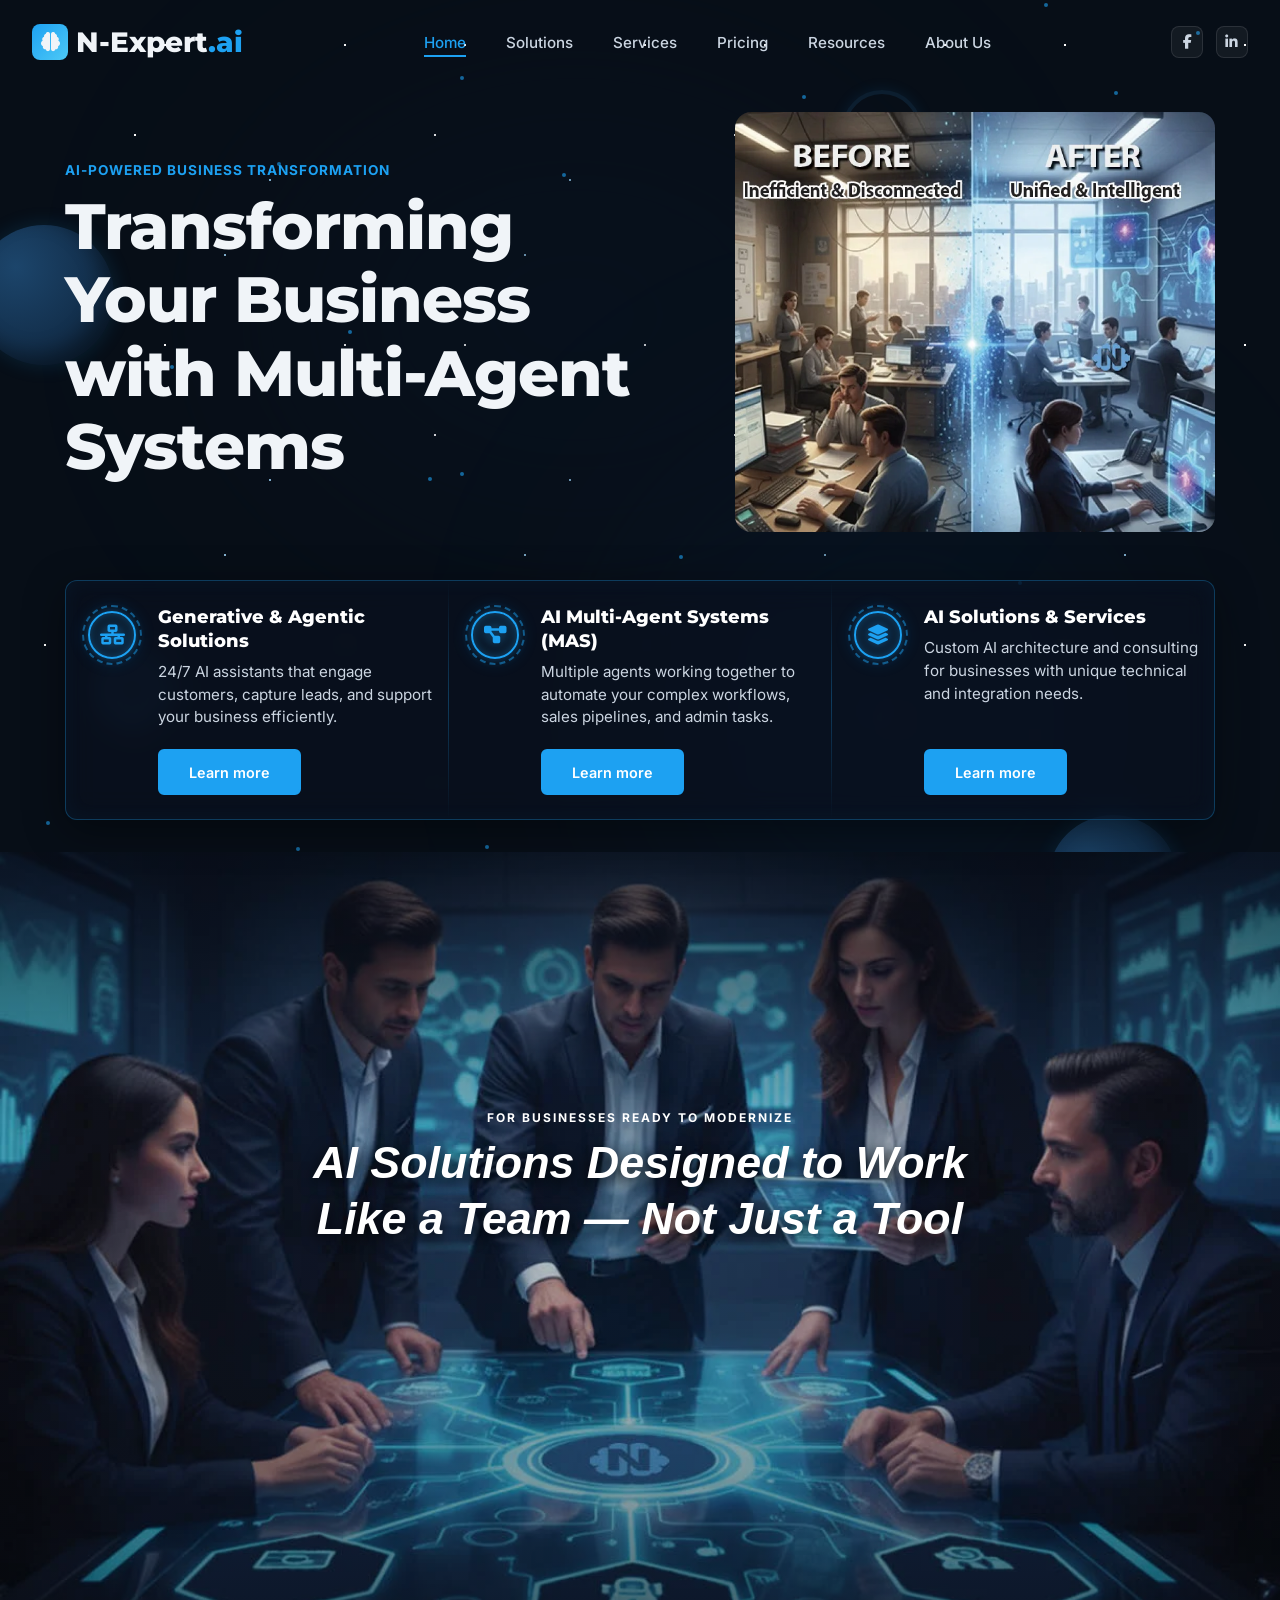
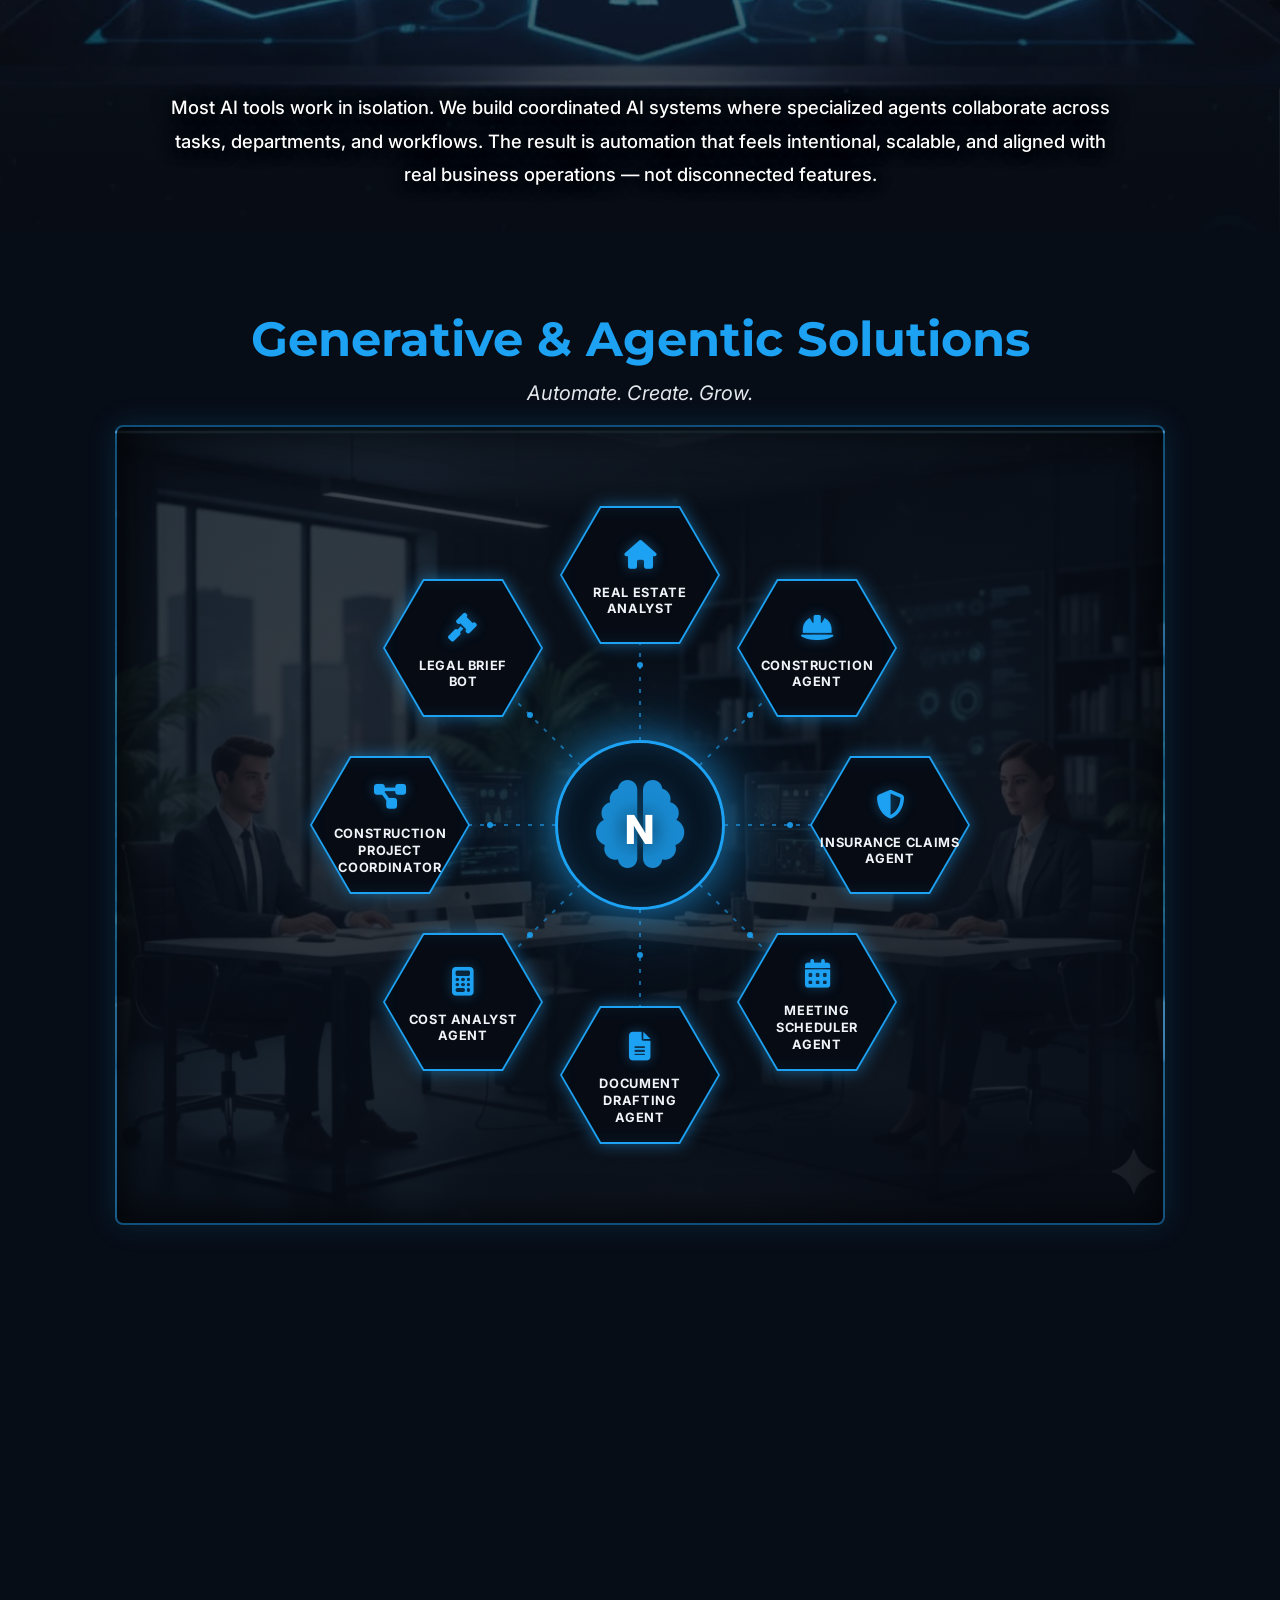
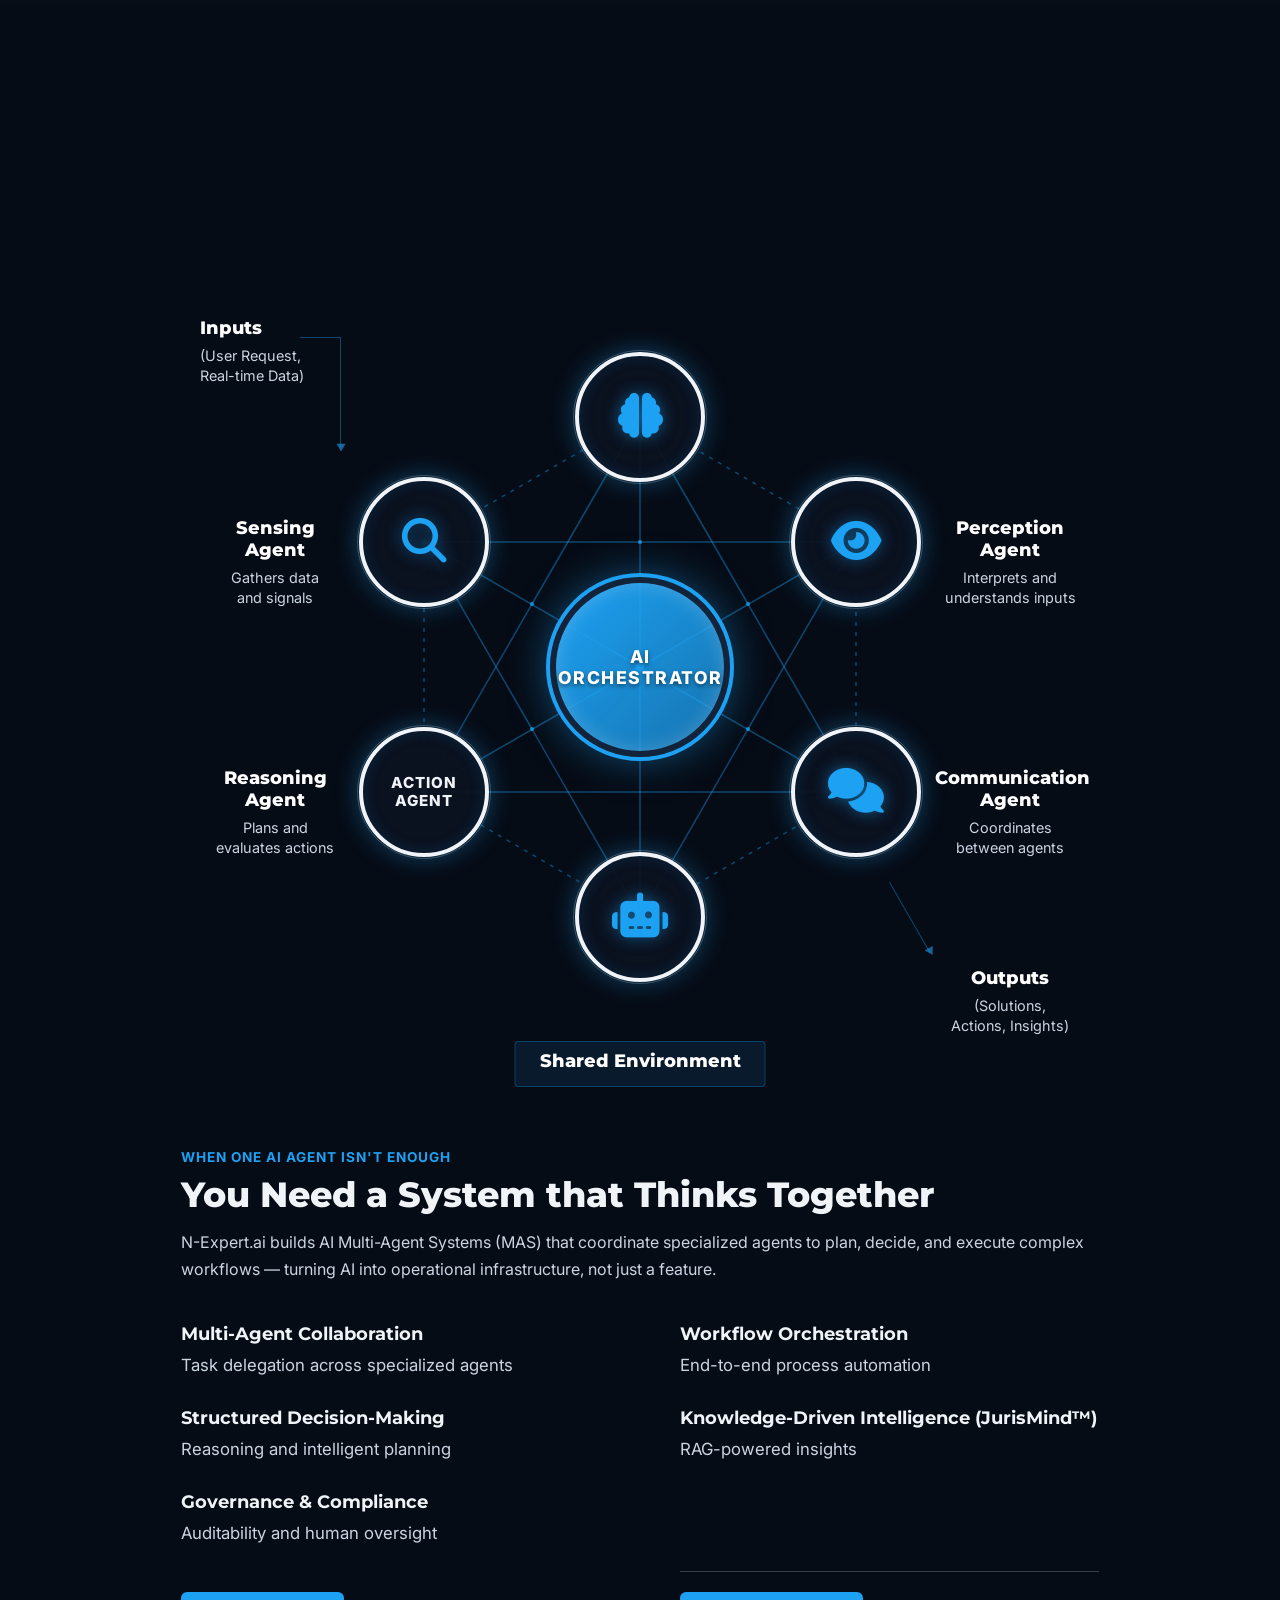
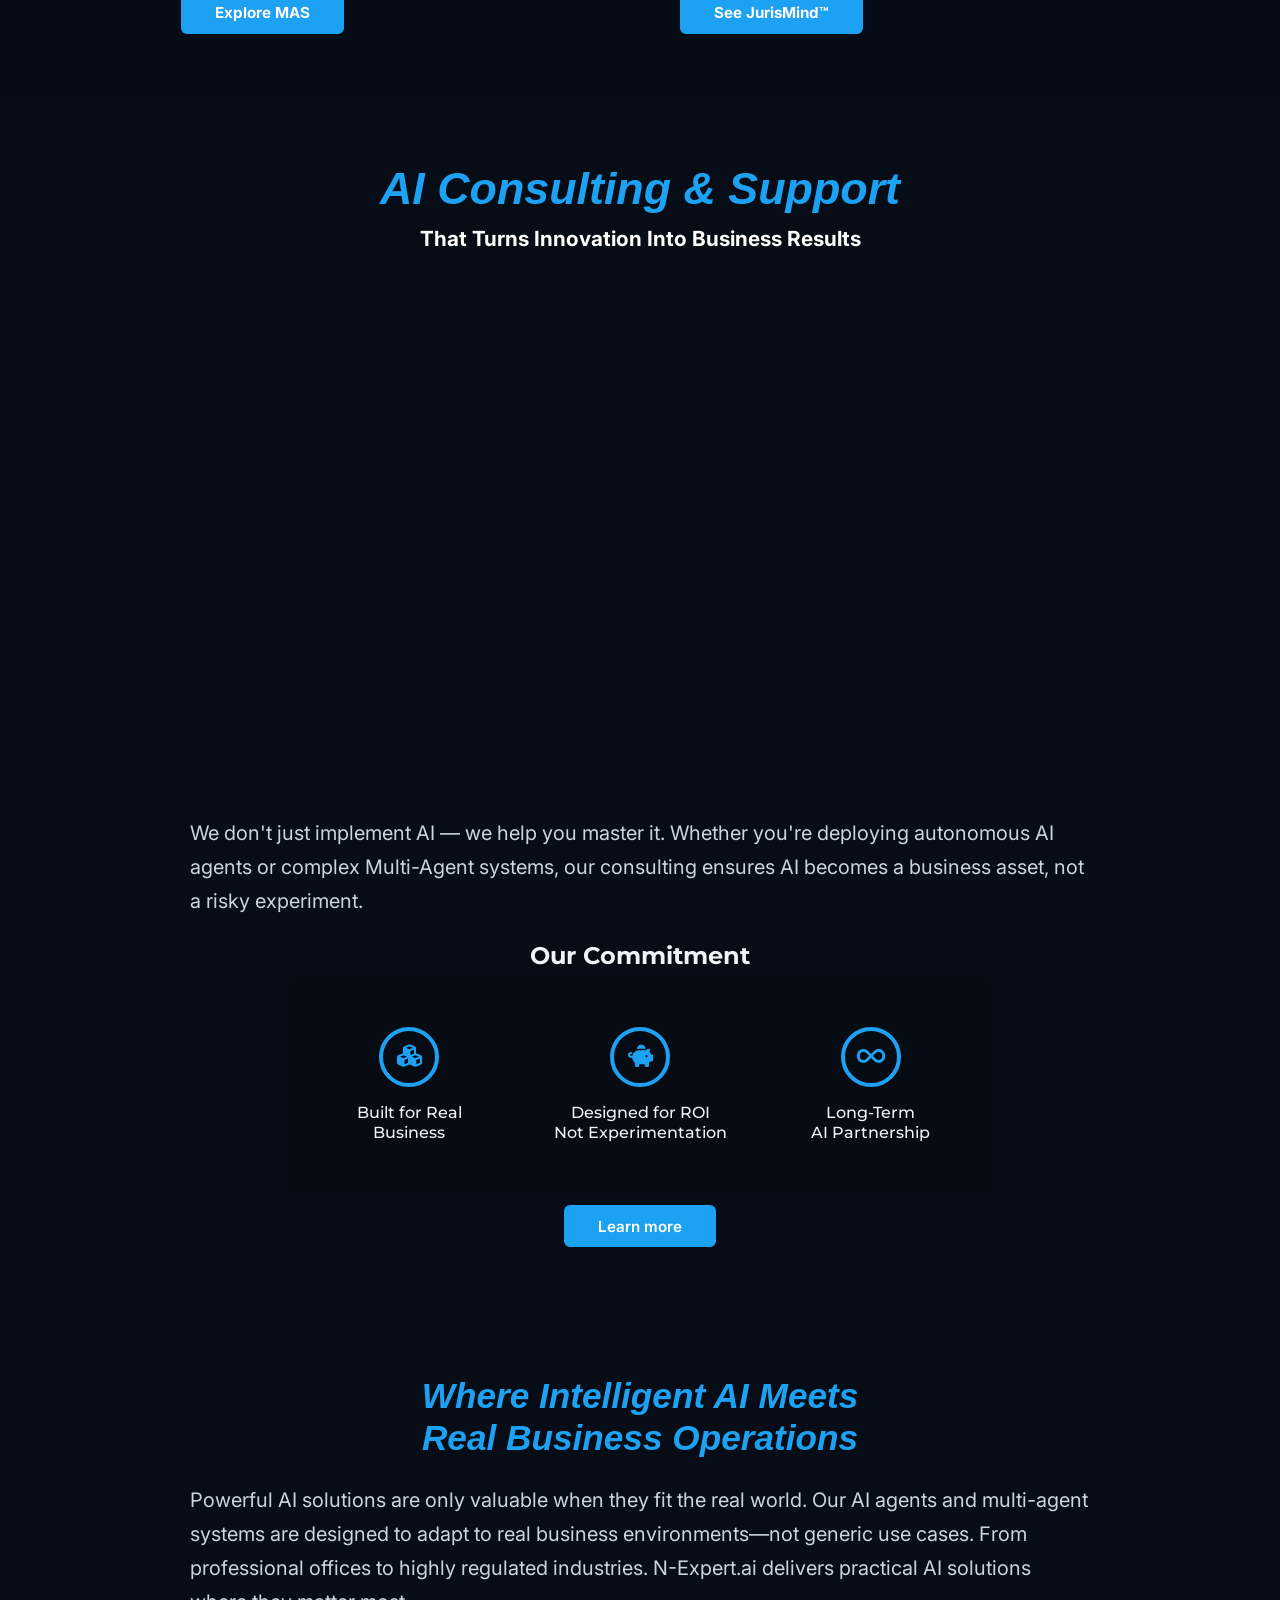
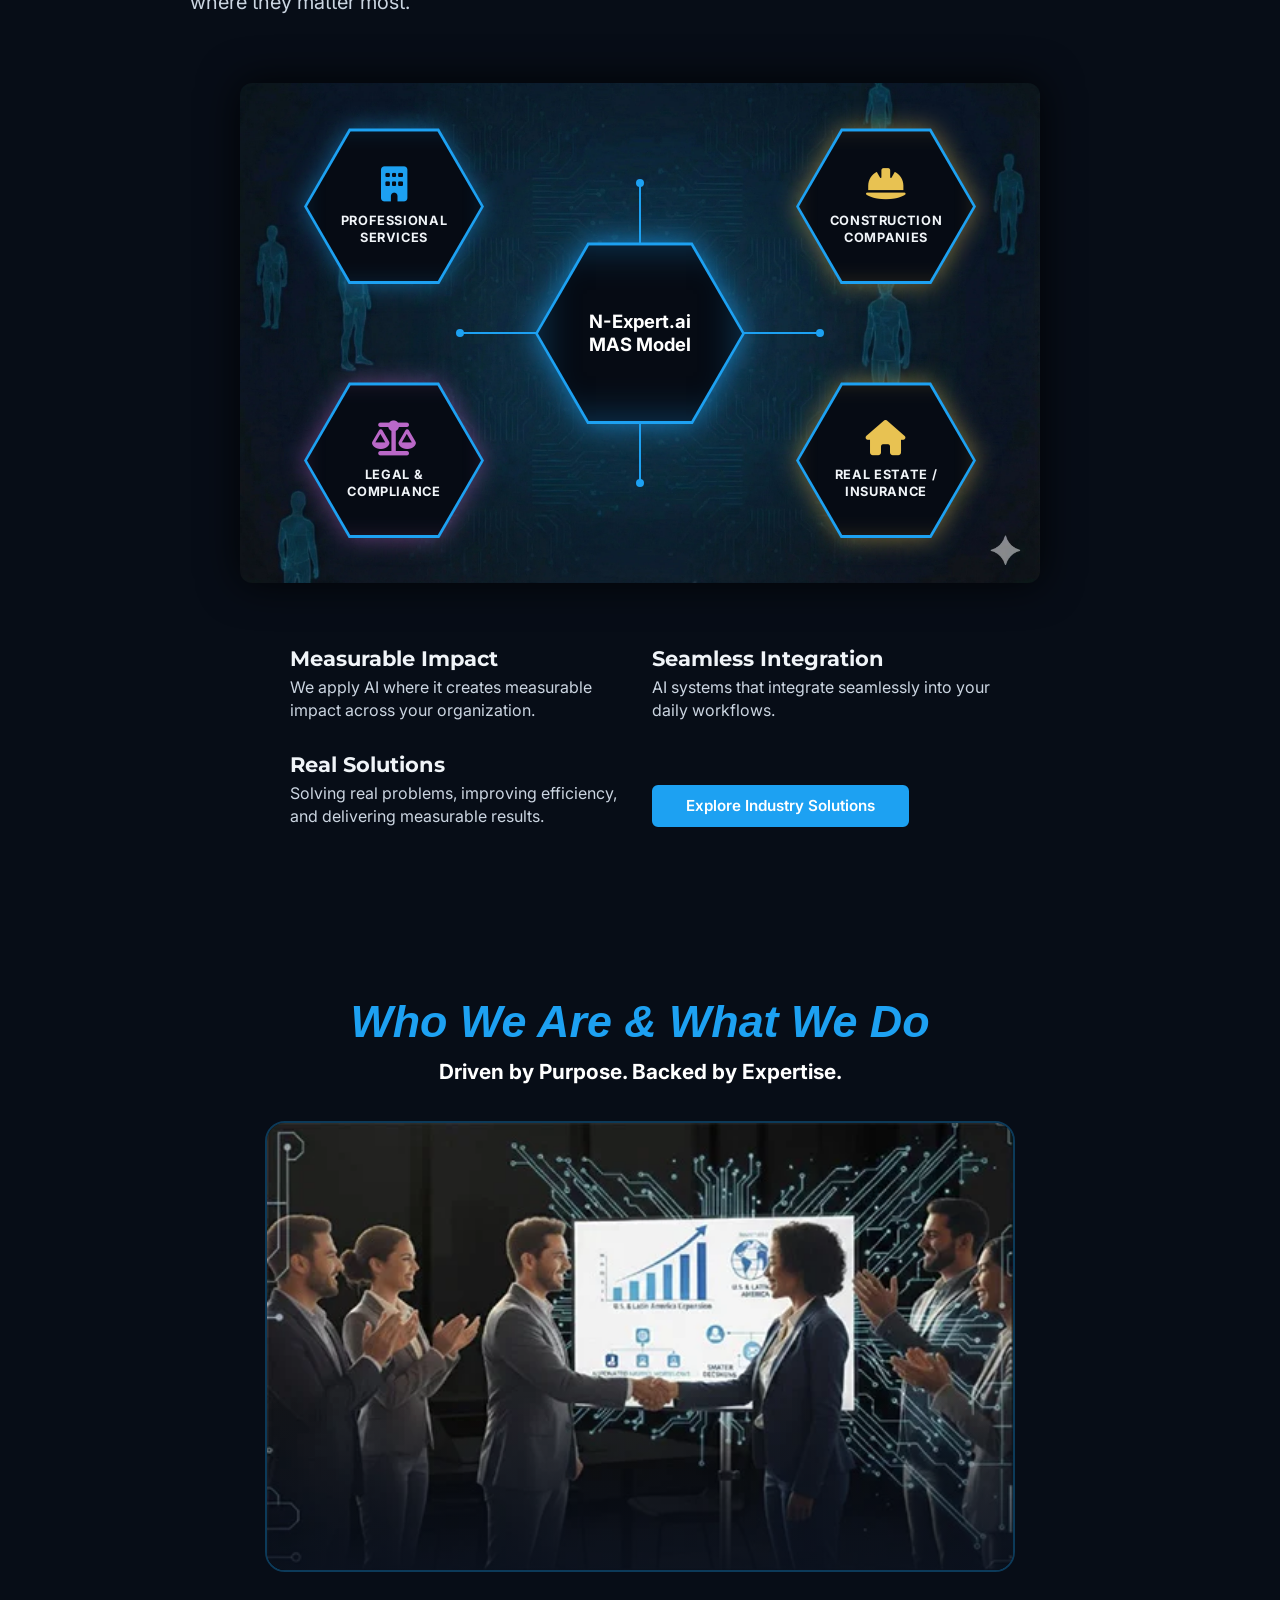
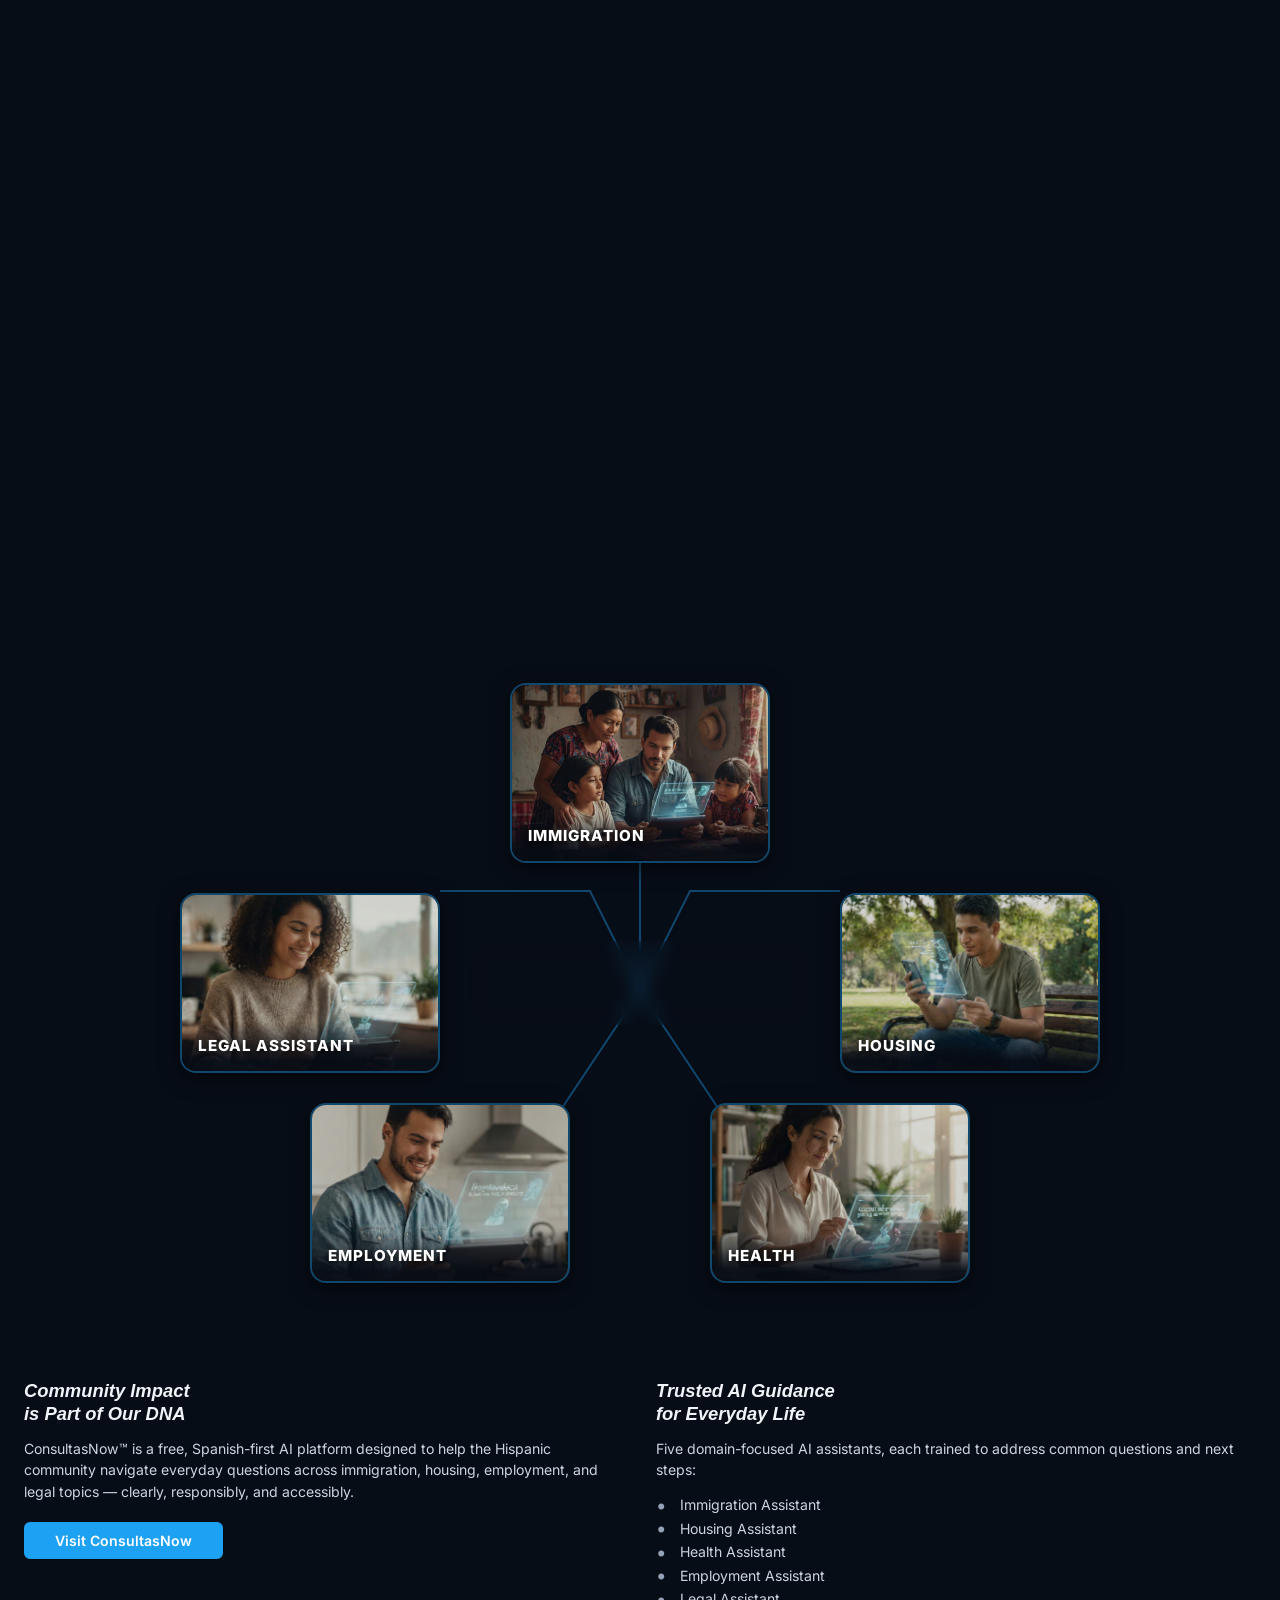
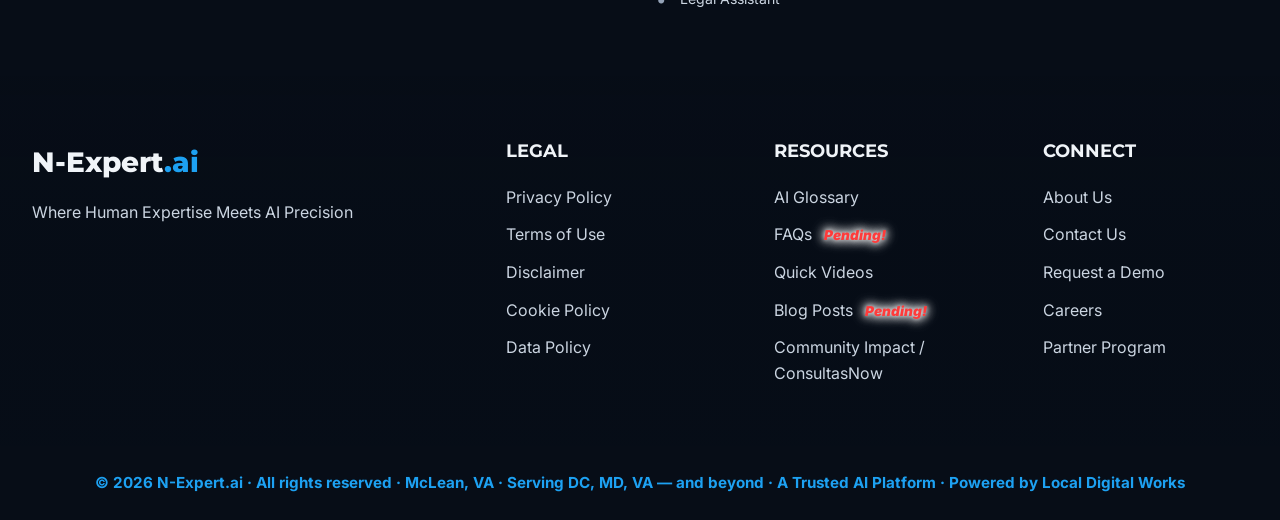
==== commit 459b54d1: "Update site: responsive design, new hero section, and shared styles - Redesign home page with update" ====
--- a/index.html
+++ b/index.html
@@ -117,7 +117,7 @@
 
                 <div class="hero-visual">
                     <img src="images/hero-section-before-and-after-image.webp" alt="Before and After AI Transformation"
-                        style="width: 100%; border-radius: 12px; box-shadow: 0 20px 60px rgba(0, 0, 0, 0.6); object-fit: cover;">
+                        style="width: 100%; border-radius: 12px; box-shadow: 0 20px 60px rgba(0, 0, 0, 0.6); object-fit: cover; object-position: center top;">
                 </div>
             </div>
 
@@ -306,22 +306,35 @@
                 </div>
             </div>
 
-            <div class="two-column-content reveal">
+            <div class="two-column-content reveal"
+                style="align-items: flex-start; max-width: 950px; margin-left: auto; margin-right: auto; gap: 3rem;">
                 <div class="column">
-                    <h3>Transform Your Business with<br>Generative & Agentic AI Agents</h3>
-                    <ul>
-                        <li>AI agents that work like digital employees. Answering customers, qualifying leads, and
-                            automating workflows 24/7, so your business runs smarter in days, not months.</li>
-                        <li>Automate sales follow-ups & bookings</li>
-                    </ul>
+                    <h3 style="font-size: 1.5rem; line-height: 1.3; font-weight: 800; margin-bottom: 1.2rem;">
+                        Transform Your Business with<br>Generative &nbsp;& Agentic AI Agents
+                    </h3>
+                    <p>
+                        &bull; AI agents that work like digital employees.<br>
+                        Answering customers, qualifying leads, and<br>
+                        automating workflows 24/7, so your business<br>
+                        runs smarter in days, not months.
+                    </p>
+                    <p style="margin-bottom: 0;">
+                        &bull; Automate sales follow-ups and bookings.
+                    </p>
                 </div>
                 <div class="column">
-                    <ul>
-                        <li>Powered by N-Expert.ai's production-ready architecture and expanded through ConsultasNow™ —
-                            free AI assistants supporting the Hispanic community with immigration, housing, health,
-                            employment, and legal guidance.</li>
-                    </ul>
-                    <button class="btn-primary" style="margin-top: 1.5rem;">Meet Your AI Agent</button>
+                    <p>
+                        &bull; Powered by N-Expert.ai's production-ready<br>
+                        architecture and expanded through Consultas<wbr>Now&trade;
+                        &mdash; free AI assistants supporting the<br>
+                        Hispanic community with immigration, housing,<br>
+                        health, employment, and legal guidance.
+                    </p>
+                    <div style="text-align: center;">
+                        <button class="btn-primary"
+                            style="padding: 1rem 3rem; font-size: 1.05rem; border-radius: 25px;">Meet Your AI
+                            Agent</button>
+                    </div>
                 </div>
             </div>
         </div>
@@ -331,9 +344,12 @@
     <section class="section mas-section dark">
         <div class="container">
             <div class="reveal">
-                <h2 class="section-title">What is a Multi-Agent AI System?</h2>
-                <p class="section-subtitle" style="margin: 0 auto;">A Multi-Agent System (MAS) orchestrates specialized
-                    AI Agents that collaborate, reason, and act together — transforming complex workflows into reliable,
+                <h2 class="section-title no-underline"
+                    style="color: var(--accent-cyan); font-style: italic; font-size: clamp(1.6rem, 3vw, 2.2rem);">What
+                    is a Multi-Agent AI System?</h2>
+                <p class="section-subtitle" style="margin: 0 auto; text-align: left;">A Multi-Agent System (MAS)
+                    orchestrates specialized
+                    AI agents that collaborate, reason, and act together — transforming complex workflows into reliable,
                     scalable business operations.</p>
             </div>
 
@@ -456,19 +472,27 @@
                 <div class="nexus-arrow arrow-shared-right"></div>
             </div>
 
-            <div class="reveal" style="margin-top: 5rem; text-align: center;">
-                <div class="section-label">WHEN ONE AI AGENT ISN'T ENOUGH</div>
-                <h2 class="section-title">You Need a System that Thinks Together</h2>
-                <p class="section-subtitle" style="margin: 0 auto 4rem; max-width: 800px;">N-Expert.ai builds AI
-                    Multi-Agent
-                    Systems (MAS) that coordinate specialized agents to plan, decide, and execute complex workflows —
-                    turning AI into operational infrastructure, not just a feature.</p>
+            <div class="reveal"
+                style="margin-top: 5rem; text-align: left; max-width: 950px; margin-left: auto; margin-right: auto; padding: 0 1rem;">
+                <div class="section-label"
+                    style="color: var(--accent-cyan); letter-spacing: 1px; font-weight: 700; margin-bottom: 0.3rem; text-transform: uppercase; font-size: 0.85rem;">
+                    WHEN ONE AI AGENT ISN'T ENOUGH</div>
+                <h2 class="section-title no-underline"
+                    style="font-size: clamp(1.6rem, 3vw, 2.2rem); font-weight: 800; margin-bottom: 0.8rem;">You Need a
+                    System that Thinks Together</h2>
+
+                <p class="section-subtitle"
+                    style="margin: 0 0 2.5rem; max-width: 100%; line-height: 1.7; color: var(--text-secondary); font-size: 1rem;">
+                    N-Expert.ai builds AI Multi-Agent Systems (MAS) that coordinate specialized agents
+                    to plan, decide, and execute complex workflows &mdash; turning AI into operational
+                    infrastructure, not just a feature.
+                </p>
             </div>
 
             <div class="features-grid reveal"
                 style="max-width: 950px; margin: 0 auto; padding: 0 1rem; align-items: stretch;">
                 <!-- Left Column Group -->
-                <div class="feature-col" style="display: flex; flex-direction: column; gap: 2.5rem;">
+                <div class="feature-col" style="display: flex; flex-direction: column; gap: 1.8rem;">
                     <div class="feature-item">
                         <h4>Multi-Agent Collaboration</h4>
                         <p>Task delegation across specialized agents</p>
@@ -483,14 +507,14 @@
                     </div>
 
                     <!-- Left Button -->
-                    <div class="feature-item" style="margin-top: auto; padding-top: 1.5rem;">
+                    <div class="feature-item" style="margin-top: auto; padding-top: 1rem;">
                         <button class="btn-primary"
                             style="padding: 0.6rem 2rem; border-radius: 6px; font-weight: 700;">Explore MAS</button>
                     </div>
                 </div>
 
                 <!-- Right Column Group -->
-                <div class="feature-col" style="display: flex; flex-direction: column; gap: 2.5rem;">
+                <div class="feature-col" style="display: flex; flex-direction: column; gap: 1.8rem;">
                     <div class="feature-item">
                         <h4>Workflow Orchestration</h4>
                         <p>End-to-end process automation</p>
@@ -503,7 +527,7 @@
                     <!-- Right Separator and Button -->
                     <div style="margin-top: auto;">
                         <div
-                            style="width: 100%; border-bottom: 1px solid rgba(255, 255, 255, 0.2); margin-bottom: 1.5rem;">
+                            style="width: 100%; border-bottom: 1px solid rgba(255, 255, 255, 0.2); margin-bottom: 1.2rem;">
                         </div>
                         <div class="feature-item">
                             <button class="btn-primary"
@@ -520,127 +544,365 @@
     <section class="section consulting">
         <div class="container">
             <div class="consulting-header reveal">
-                <h2 class="section-title">AI Consulting & Support</h2>
-                <p class="section-subtitle">That Turns Innovation Into Business Results</p>
-            </div>
-
-            <div class="consulting-diagram reveal">
-                <!-- Left Panel -->
-                <div class="consulting-panel panel-left">
-                    <h3 class="panel-title">OUR PROCESS</h3>
-                    <div class="panel-items panel-items-left">
-                        <div class="panel-item">
-                            <div class="panel-icon"><i class="fas fa-search"></i></div>
-                            <span>Strategy &amp; Design</span>
-                        </div>
-                        <div class="panel-item">
-                            <div class="panel-icon"><i class="fas fa-level-up-alt"></i></div>
-                            <span>Implementation:<br>Roadmap to ROI</span>
-                        </div>
-                        <div class="panel-item">
-                            <div class="panel-icon"><i class="fas fa-chart-bar"></i></div>
-                            <span>Performance &amp;<br>Compliance</span>
-                        </div>
-                    </div>
-                </div>
-
-                <!-- Left Circuit Connector -->
-                <div class="circuit-connector connector-left" aria-hidden="true">
-                    <div class="circuit-trunk"></div>
-                    <div class="circuit-branch branch-top">
-                        <span class="circuit-dot"></span>
-                    </div>
-                    <div class="circuit-branch branch-mid">
-                        <span class="circuit-dot"></span>
-                    </div>
-                    <div class="circuit-branch branch-bot">
-                        <span class="circuit-dot"></span>
-                    </div>
-                </div>
-
-                <!-- Center Hexagon -->
-                <div class="consulting-hex">
-                    <div class="consulting-hex-shape"></div>
-                    <div class="consulting-hex-content">
-                        <div class="consulting-hex-icon">
-                            <i class="fas fa-arrow-up consulting-hex-arrow"></i>
-                            <i class="fas fa-cog"></i>
-                        </div>
-                        <h4>Navigate.<br>Optimize.<br>Scale.</h4>
-                    </div>
-                </div>
-
-                <!-- Right Circuit Connector -->
-                <div class="circuit-connector connector-right" aria-hidden="true">
-                    <div class="circuit-trunk"></div>
-                    <div class="circuit-branch branch-top">
-                        <span class="circuit-dot"></span>
-                    </div>
-                    <div class="circuit-branch branch-mid">
-                        <span class="circuit-dot"></span>
-                    </div>
-                    <div class="circuit-branch branch-bot">
-                        <span class="circuit-dot"></span>
-                    </div>
-                </div>
-
-                <!-- Right Panel -->
-                <div class="consulting-panel panel-right">
-                    <h3 class="panel-title">WHAT WE DELIVER</h3>
-                    <div class="panel-items panel-items-right">
-                        <div class="panel-item">
-                            <div class="panel-icon"><i class="fas fa-shield-alt"></i></div>
-                            <span>Intelligent<br>Agents</span>
-                        </div>
-                        <div class="panel-item">
-                            <div class="panel-icon"><i class="fas fa-project-diagram"></i></div>
-                            <span>Multi-Agent<br>Systems (MAS)</span>
-                        </div>
-                        <div class="panel-item">
-                            <div class="panel-icon"><i class="fas fa-bezier-curve"></i></div>
-                            <span>Measurable<br>Efficiency</span>
-                        </div>
-                        <div class="panel-item">
-                            <div class="panel-icon"><i class="fas fa-bullseye"></i></div>
-                            <span>Measurable<br>Growth</span>
-                        </div>
-                    </div>
-                </div>
-            </div>
-
-            <div class="reveal" style="text-align: center; max-width: 900px; margin: 0 auto 3rem;">
-                <p class="section-subtitle">We don't just implement AI — we help you master it. Whether you're deploying
-                    autonomous AI agents or complex Multi-Agent systems, our consulting ensures AI becomes a business
+                <h2 class="section-title no-underline"
+                    style="color: var(--accent-cyan); font-style: italic; font-size: clamp(2rem, 3.5vw, 2.8rem); margin-bottom: 0.3rem;">
+                    AI Consulting & Support</h2>
+                <p class="section-subtitle" style="color: #ffffff; font-weight: 700; font-size: 1.3rem;">That Turns
+                    Innovation Into Business Results</p>
+            </div>
+
+            <div class="consulting-diagram reveal"
+                style="display: flex; justify-content: center; width: 100%; max-width: 1200px; margin: 0 auto; padding: 2rem 0; overflow: visible;">
+                <svg viewBox="0 0 1000 400"
+                    style="width: 100%; height: auto; filter: drop-shadow(0 25px 25px rgba(0,0,0,0.15)); font-family: var(--font-primary, sans-serif);">
+                    <defs>
+                        <!-- Filtros de Resplandor Neón -->
+                        <filter id="glow" x="-30%" y="-30%" width="160%" height="160%">
+                            <feGaussianBlur stdDeviation="4" result="blur" />
+                            <feMerge>
+                                <feMergeNode in="blur" />
+                                <feMergeNode in="blur" />
+                                <feMergeNode in="SourceGraphic" />
+                            </feMerge>
+                        </filter>
+                        <filter id="heavyGlow" x="-50%" y="-50%" width="200%" height="200%">
+                            <feGaussianBlur stdDeviation="8" result="blur" />
+                            <feMerge>
+                                <feMergeNode in="blur" />
+                                <feMergeNode in="SourceGraphic" />
+                            </feMerge>
+                        </filter>
+
+                        <!-- Gradientes para los fondos de los contenedores -->
+                        <linearGradient id="boxGradLeft" x1="0%" y1="0%" x2="100%" y2="0%">
+                            <stop offset="0%" stop-color="rgba(4, 18, 40, 0.8)" />
+                            <stop offset="100%" stop-color="rgba(0, 160, 255, 0.15)" />
+                        </linearGradient>
+                        <linearGradient id="boxGradRight" x1="100%" y1="0%" x2="0%" y2="0%">
+                            <stop offset="0%" stop-color="rgba(4, 18, 40, 0.8)" />
+                            <stop offset="100%" stop-color="rgba(0, 160, 255, 0.15)" />
+                        </linearGradient>
+
+                        <!-- Gradiente principal del Hexágono Central -->
+                        <linearGradient id="hexGrad" x1="0%" y1="0%" x2="0%" y2="100%">
+                            <stop offset="0%" stop-color="#083863" />
+                            <stop offset="50%" stop-color="#0a5291" />
+                            <stop offset="100%" stop-color="#041830" />
+                        </linearGradient>
+
+                        <!-- Gradiente para la flecha central -->
+                        <linearGradient id="arrowGrad" x1="0%" y1="100%" x2="0%" y2="0%">
+                            <stop offset="0%" stop-color="#0066ff" />
+                            <stop offset="100%" stop-color="#00d2ff" />
+                        </linearGradient>
+                    </defs>
+
+                    <!-- FONDOS Y EFECTOS ESTELARES -->
+                    <g opacity="0.4">
+                        <circle cx="150" cy="80" r="1.5" fill="#00d2ff" filter="url(#glow)" />
+                        <circle cx="850" cy="320" r="1.5" fill="#00d2ff" filter="url(#glow)" />
+                        <circle cx="50" cy="200" r="1" fill="#fff" />
+                        <circle cx="950" cy="100" r="1" fill="#fff" />
+                        <circle cx="280" cy="360" r="2" fill="#00d2ff" filter="url(#glow)" opacity="0.5" />
+                        <circle cx="720" cy="60" r="2" fill="#00d2ff" filter="url(#glow)" opacity="0.5" />
+                    </g>
+
+                    <!-- LÍNEAS DE CIRCUITO (Conectando cajas al hexágono) -->
+                    <g stroke="#00d2ff" fill="none" opacity="0.75" filter="url(#glow)">
+                        <!-- Izquierda -->
+                        <path d="M 350 90 L 370 90 L 400 110 L 416 110" stroke-width="1.5" />
+                        <circle cx="350" cy="90" r="2" fill="#00d2ff" />
+                        <circle cx="416" cy="110" r="2" fill="#00d2ff" />
+                        <path d="M 350 110 L 380 110 L 400 130 L 405 130" stroke-width="1.5" />
+                        <circle cx="350" cy="110" r="2" fill="#00d2ff" />
+                        <circle cx="405" cy="130" r="2" fill="#00d2ff" />
+                        <path d="M 335 145 L 360 145 L 380 160 L 393 160" stroke-width="1.5" />
+                        <circle cx="335" cy="145" r="2" fill="#00d2ff" />
+                        <circle cx="393" cy="160" r="2" fill="#00d2ff" />
+                        <path d="M 320 170 L 350 170 L 370 185 L 385 185" stroke-width="1.5" />
+                        <circle cx="320" cy="170" r="2" fill="#00d2ff" />
+                        <circle cx="385" cy="185" r="2" fill="#00d2ff" />
+                        <path d="M 320 190 L 360 190 L 375 200" stroke-width="1.5" />
+                        <circle cx="320" cy="190" r="2" fill="#00d2ff" />
+                        <circle cx="375" cy="200" r="2" fill="#00d2ff" />
+                        <path d="M 320 210 L 350 210 L 370 200" stroke-width="1.5" />
+                        <circle cx="320" cy="210" r="2" fill="#00d2ff" />
+                        <circle cx="370" cy="200" r="2" fill="#00d2ff" />
+                        <path d="M 320 230 L 340 230 L 360 215 L 385 215" stroke-width="1.5" />
+                        <circle cx="320" cy="230" r="2" fill="#00d2ff" />
+                        <circle cx="385" cy="215" r="2" fill="#00d2ff" />
+                        <path d="M 335 255 L 360 255 L 380 240 L 393 240" stroke-width="1.5" />
+                        <circle cx="335" cy="255" r="2" fill="#00d2ff" />
+                        <circle cx="393" cy="240" r="2" fill="#00d2ff" />
+                        <path d="M 350 290 L 380 290 L 400 270 L 405 270" stroke-width="1.5" />
+                        <circle cx="350" cy="290" r="2" fill="#00d2ff" />
+                        <circle cx="405" cy="270" r="2" fill="#00d2ff" />
+                        <path d="M 350 310 L 370 310 L 400 290 L 416 290" stroke-width="1.5" />
+                        <circle cx="350" cy="310" r="2" fill="#00d2ff" />
+                        <circle cx="416" cy="290" r="2" fill="#00d2ff" />
+
+                        <!-- Derecha -->
+                        <path d="M 650 90 L 630 90 L 600 110 L 584 110" stroke-width="1.5" />
+                        <circle cx="650" cy="90" r="2" fill="#00d2ff" />
+                        <circle cx="584" cy="110" r="2" fill="#00d2ff" />
+                        <path d="M 650 110 L 620 110 L 600 130 L 595 130" stroke-width="1.5" />
+                        <circle cx="650" cy="110" r="2" fill="#00d2ff" />
+                        <circle cx="595" cy="130" r="2" fill="#00d2ff" />
+                        <path d="M 665 145 L 640 145 L 620 160 L 607 160" stroke-width="1.5" />
+                        <circle cx="665" cy="145" r="2" fill="#00d2ff" />
+                        <circle cx="607" cy="160" r="2" fill="#00d2ff" />
+                        <path d="M 680 170 L 650 170 L 630 185 L 615 185" stroke-width="1.5" />
+                        <circle cx="680" cy="170" r="2" fill="#00d2ff" />
+                        <circle cx="615" cy="185" r="2" fill="#00d2ff" />
+                        <path d="M 680 190 L 640 190 L 625 200" stroke-width="1.5" />
+                        <circle cx="680" cy="190" r="2" fill="#00d2ff" />
+                        <circle cx="625" cy="200" r="2" fill="#00d2ff" />
+                        <path d="M 680 210 L 650 210 L 630 200" stroke-width="1.5" />
+                        <circle cx="680" cy="210" r="2" fill="#00d2ff" />
+                        <circle cx="630" cy="200" r="2" fill="#00d2ff" />
+                        <path d="M 680 230 L 660 230 L 640 215 L 615 215" stroke-width="1.5" />
+                        <circle cx="680" cy="230" r="2" fill="#00d2ff" />
+                        <circle cx="615" cy="215" r="2" fill="#00d2ff" />
+                        <path d="M 665 255 L 640 255 L 620 240 L 607 240" stroke-width="1.5" />
+                        <circle cx="665" cy="255" r="2" fill="#00d2ff" />
+                        <circle cx="607" cy="240" r="2" fill="#00d2ff" />
+                        <path d="M 650 290 L 620 290 L 600 270 L 595 270" stroke-width="1.5" />
+                        <circle cx="650" cy="290" r="2" fill="#00d2ff" />
+                        <circle cx="595" cy="270" r="2" fill="#00d2ff" />
+                        <path d="M 650 310 L 630 310 L 600 290 L 584 290" stroke-width="1.5" />
+                        <circle cx="650" cy="310" r="2" fill="#00d2ff" />
+                        <circle cx="584" cy="290" r="2" fill="#00d2ff" />
+                    </g>
+
+                    <!-- CONTENEDORES PRINCIPALES -->
+
+                    <!-- Caja Izquierda (Recorte exacto) -->
+                    <path
+                        d="M 80 50 L 330 50 A 20 20 0 0 1 350 70 L 350 130 L 320 160 L 320 240 L 350 270 L 350 330 A 20 20 0 0 1 330 350 L 80 350 A 20 20 0 0 1 60 330 L 60 70 A 20 20 0 0 1 80 50 Z"
+                        fill="url(#boxGradLeft)" stroke="#00d2ff" stroke-width="2.5" filter="url(#glow)" />
+
+                    <!-- Caja Derecha (Recorte exacto) -->
+                    <path
+                        d="M 920 50 L 670 50 A 20 20 0 0 0 650 70 L 650 130 L 680 160 L 680 240 L 650 270 L 650 330 A 20 20 0 0 0 670 350 L 920 350 A 20 20 0 0 0 940 330 L 940 70 A 20 20 0 0 0 920 50 Z"
+                        fill="url(#boxGradRight)" stroke="#00d2ff" stroke-width="2.5" filter="url(#glow)" />
+
+                    <!-- Hexágono Central -->
+                    <polygon points="440,70 560,70 620,200 560,330 440,330 380,200" fill="url(#hexGrad)"
+                        stroke="#00d2ff" stroke-width="4" filter="url(#heavyGlow)" />
+                    <!-- Borde interior del hexágono para mayor profundidad -->
+                    <polygon points="444,75 556,75 612,200 556,325 444,325 388,200" fill="none" stroke="#00e5ff"
+                        stroke-width="1" opacity="0.5" />
+
+                    <!-- === CONTENIDO: TEXTOS E ÍCONOS === -->
+
+                    <!-- -- SECCIÓN IZQUIERDA: OUR PROCESS -- -->
+                    <text x="205" y="90" fill="white" font-size="18" font-weight="bold" text-anchor="middle"
+                        letter-spacing="0.5">OUR PROCESS</text>
+
+                    <!-- Strategy & Design (Arriba Izquierda del bloque izquierdo, CX=120) -->
+                    <circle cx="120" cy="150" r="26" stroke="#00d2ff" stroke-width="2" fill="#040914"
+                        filter="url(#glow)" />
+                    <g transform="translate(107, 137)">
+                        <!-- Ícono de Documento y Lupa -->
+                        <path d="M 4,2 L 14,2 L 20,8 L 20,24 L 4,24 Z" stroke="white" stroke-width="1.5" fill="none" />
+                        <path d="M 14,2 L 14,8 L 20,8" stroke="white" stroke-width="1.5" fill="none" />
+                        <circle cx="11" cy="15" r="5" stroke="#00d2ff" stroke-width="2" fill="#040914" />
+                        <line x1="14.5" y1="18.5" x2="19" y2="23" stroke="#00d2ff" stroke-width="2"
+                            stroke-linecap="round" />
+                        <line x1="7" y1="10" x2="10" y2="10" stroke="white" stroke-width="1.5" />
+                    </g>
+                    <!-- El texto de Strategy & Design va a la derecha del ícono -->
+                    <text x="156" y="155" fill="white" font-size="12" text-anchor="start">Strategy &amp; Design</text>
+
+                    <!-- Implementation: Roadmap to ROI (Abajo Izquierda del bloque izquierdo, CX=120) -->
+                    <circle cx="120" cy="255" r="26" stroke="#00d2ff" stroke-width="2" fill="#040914"
+                        filter="url(#glow)" />
+                    <g transform="translate(107, 242)">
+                        <!-- Ícono de Servidor/Caja con Flecha -->
+                        <path d="M 6,12 L 6,20 C 6,21 7,22 8,22 L 18,22 C 19,22 20,21 20,20 L 20,12" stroke="white"
+                            stroke-width="1.5" fill="none" />
+                        <line x1="4" y1="12" x2="22" y2="12" stroke="white" stroke-width="1.5" />
+                        <path d="M 13,16 L 13,4 L 9,8 M 13,4 L 17,8" stroke="#00d2ff" stroke-width="2" fill="none"
+                            stroke-linecap="round" stroke-linejoin="round" />
+                    </g>
+                    <!-- Texto de Implementation debajo de su ícono -->
+                    <text x="120" y="305" fill="white" font-size="12" text-anchor="middle">Implementation:</text>
+                    <text x="120" y="322" fill="white" font-size="12" text-anchor="middle">Roadmap to ROI</text>
+
+                    <!-- Ícono de Fábrica Secundario (Abajo Medio del bloque izquierdo, CX=205) -->
+                    <circle cx="205" cy="255" r="26" stroke="#00d2ff" stroke-width="2" fill="#040914"
+                        filter="url(#glow)" />
+                    <g transform="translate(192, 242)">
+                        <!-- Ícono de Fábrica -->
+                        <path d="M 2,22 L 2,10 L 8,15 L 8,10 L 14,15 L 14,10 L 22,16 L 22,22 Z" stroke="white"
+                            stroke-width="1.5" fill="none" />
+                        <rect x="3" y="5" width="3" height="5" fill="white" />
+                        <rect x="7" y="18" width="4" height="4" fill="white" />
+                        <!-- Flecha arriba -->
+                        <path d="M 17,14 L 17,4 L 13,8 M 17,4 L 21,8" stroke="#00d2ff" stroke-width="2" fill="none"
+                            stroke-linecap="round" stroke-linejoin="round" />
+                    </g>
+
+                    <!-- Performance & Compliance (Abajo Derecha del bloque izquierdo, CX=290) -->
+                    <circle cx="290" cy="255" r="26" stroke="#00d2ff" stroke-width="2" fill="#040914"
+                        filter="url(#glow)" />
+                    <g transform="translate(277, 242)">
+                        <!-- Ícono de Gráfico de barras -->
+                        <rect x="4" y="14" width="4" height="8" fill="white" />
+                        <rect x="10" y="9" width="4" height="13" fill="white" />
+                        <rect x="16" y="3" width="4" height="19" fill="white" />
+                        <!-- Flecha de tendencia -->
+                        <path d="M 6,10 L 12,4 L 22,4 M 22,4 L 18,8 M 22,4 L 18,0" stroke="#00d2ff" stroke-width="2"
+                            fill="none" stroke-linecap="round" stroke-linejoin="round" />
+                    </g>
+                    <!-- Texto de Performance debajo de su ícono -->
+                    <text x="290" y="305" fill="white" font-size="12" text-anchor="middle">Performance &amp;</text>
+                    <text x="290" y="322" fill="white" font-size="12" text-anchor="middle">Compliance</text>
+
+
+                    <!-- -- SECCIÓN DERECHA: WHAT WE DELIVER -- -->
+                    <text x="795" y="90" fill="white" font-size="18" font-weight="bold" text-anchor="middle"
+                        letter-spacing="0.5">WHAT WE DELIVER</text>
+
+                    <!-- Intelligent Agents (Arriba Izquierda del bloque derecho, CX=710) -->
+                    <circle cx="710" cy="150" r="26" stroke="#00d2ff" stroke-width="2" fill="#040914"
+                        filter="url(#glow)" />
+                    <g transform="translate(697, 137)">
+                        <!-- Ícono Cerebro y Escudo -->
+                        <path
+                            d="M 12,4 C 6,4 4,8 4,12 C 4,16 6,18 8,18 C 8,22 12,22 12,22 C 12,22 16,22 16,18 C 18,18 20,16 20,12 C 20,8 18,4 12,4 Z"
+                            stroke="white" stroke-width="1.5" fill="none" />
+                        <path d="M 12,4 L 12,22" stroke="white" stroke-width="1" fill="none" />
+                        <!-- Escudo Superpuesto -->
+                        <path d="M 16,10 L 22,12 L 22,18 C 22,22 16,25 16,25 C 16,25 10,22 10,18 L 10,12 Z"
+                            fill="#040914" stroke="#00d2ff" stroke-width="1.5" />
+                        <path d="M 16,12 L 16,25" stroke="#00d2ff" stroke-width="1" fill="none" />
+                    </g>
+                    <!-- El texto de Intelligent Agents va a la derecha del ícono -->
+                    <text x="746" y="155" fill="white" font-size="12" text-anchor="start">Intelligent Agents</text>
+
+                    <!-- Network Hex (Arriba Derecha del bloque derecho, CX=880) -->
+                    <circle cx="880" cy="150" r="26" stroke="#00d2ff" stroke-width="2" fill="#040914"
+                        filter="url(#glow)" />
+                    <g transform="translate(867, 137)">
+                        <polygon points="13,2 22,7 22,17 13,22 4,17 4,7" stroke="white" stroke-width="1.5"
+                            fill="none" />
+                        <line x1="13" y1="2" x2="13" y2="22" stroke="white" stroke-width="1" />
+                        <line x1="4" y1="7" x2="22" y2="17" stroke="white" stroke-width="1" />
+                        <line x1="4" y1="17" x2="22" y2="7" stroke="white" stroke-width="1" />
+                        <circle cx="13" cy="12" r="3" fill="#00d2ff" />
+                    </g>
+
+                    <!-- Measurable Efficiency (Abajo Izquierda del bloque derecho, CX=710) -->
+                    <circle cx="710" cy="255" r="26" stroke="#00d2ff" stroke-width="2" fill="#040914"
+                        filter="url(#glow)" />
+                    <g transform="translate(697, 242)">
+                        <!-- Ícono Nodos Circulares -->
+                        <circle cx="13" cy="13" r="5" stroke="#00d2ff" stroke-width="1.5" fill="none" />
+                        <circle cx="13" cy="3" r="2" fill="white" />
+                        <circle cx="13" cy="23" r="2" fill="white" />
+                        <circle cx="3" cy="13" r="2" fill="white" />
+                        <circle cx="23" cy="13" r="2" fill="white" />
+                        <line x1="13" y1="5" x2="13" y2="8" stroke="white" stroke-width="1.5" />
+                        <line x1="13" y1="18" x2="13" y2="21" stroke="white" stroke-width="1.5" />
+                        <line x1="5" y1="13" x2="8" y2="13" stroke="white" stroke-width="1.5" />
+                        <line x1="18" y1="13" x2="21" y2="13" stroke="white" stroke-width="1.5" />
+                        <circle cx="7" cy="7" r="1.5" fill="#00d2ff" />
+                        <circle cx="19" cy="19" r="1.5" fill="#00d2ff" />
+                        <line x1="8" y1="8" x2="10" y2="10" stroke="#00d2ff" stroke-width="1" />
+                        <line x1="16" y1="16" x2="18" y2="18" stroke="#00d2ff" stroke-width="1" />
+                    </g>
+                    <!-- Texto de Efficiency debajo de su ícono -->
+                    <text x="710" y="305" fill="white" font-size="12" text-anchor="middle">Measurable</text>
+                    <text x="710" y="322" fill="white" font-size="12" text-anchor="middle">Efficiency</text>
+
+                    <!-- Measurable Growth (Abajo Derecha del bloque derecho, CX=880) -->
+                    <circle cx="880" cy="255" r="26" stroke="#00d2ff" stroke-width="2" fill="#040914"
+                        filter="url(#glow)" />
+                    <g transform="translate(867, 242)">
+                        <!-- Ícono Objetivo / Target -->
+                        <circle cx="13" cy="13" r="10" stroke="white" stroke-width="1.5" fill="none" />
+                        <circle cx="13" cy="13" r="6" stroke="white" stroke-width="1.5" fill="none" />
+                        <circle cx="13" cy="13" r="2" fill="#00d2ff" />
+                        <path d="M 13,3 L 13,1 C 18,1 23,4 25,9 L 23,9 C 21,5 17,3 13,3 Z" fill="#00d2ff" />
+                        <line x1="18" y1="8" x2="24" y2="2" stroke="#00d2ff" stroke-width="2" stroke-linecap="round" />
+                        <polygon points="18,8 22,7 19,4" fill="#00d2ff" />
+                    </g>
+                    <!-- Texto de Growth debajo de su ícono -->
+                    <text x="880" y="305" fill="white" font-size="12" text-anchor="middle">Measurable</text>
+                    <text x="880" y="322" fill="white" font-size="12" text-anchor="middle">Growth</text>
+
+                    <!-- Multi-Agent Systems text (Centro de las 4 figuras, CX=795) -->
+                    <text x="795" y="215" fill="white" font-size="12" text-anchor="middle"
+                        font-weight="bold">Multi-Agent</text>
+                    <text x="795" y="232" fill="white" font-size="12" text-anchor="middle" font-weight="bold">Systems
+                        (MAS)</text>
+
+
+                    <!-- -- HEXÁGONO CENTRAL -- -->
+
+                    <!-- Engranaje e Ícono de Flecha en el Centro -->
+                    <g transform="translate(450, 130)">
+                        <!-- Engranaje Celeste -->
+                        <!-- Rueda dentada (Engranaje) -->
+                        <circle cx="35" cy="40" r="14" stroke="#7cd6fe" stroke-width="4" fill="none" />
+                        <!-- Dientes del engranaje -->
+                        <path d="M 35,20 L 35,60 M 15,40 L 55,40 M 21,26 L 49,54 M 21,54 L 49,26" stroke="#7cd6fe"
+                            stroke-width="5" />
+                        <!-- Centro del engranaje vacío -->
+                        <circle cx="35" cy="40" r="6" fill="#083863" />
+
+                        <!-- Flecha sólida celeste a la derecha del engranaje (no solapada) bajada -->
+                        <path d="M 60,50 C 70,50 75,40 75,10 L 85,10 L 70,-15 L 55,10 L 65,10 C 65,30 65,40 60,40 Z"
+                            fill="url(#arrowGrad)" filter="url(#glow)" />
+                    </g>
+
+                    <!-- Textos Centrales -->
+                    <text x="500" y="225" fill="white" font-size="19" font-weight="bold" text-anchor="middle"
+                        letter-spacing="1">Navigate.</text>
+                    <text x="500" y="255" fill="white" font-size="19" font-weight="bold" text-anchor="middle"
+                        letter-spacing="1">Optimize.</text>
+                    <text x="500" y="285" fill="white" font-size="19" font-weight="bold" text-anchor="middle"
+                        letter-spacing="1">Scale.</text>
+                </svg>
+            </div>
+
+            <div class="reveal" style="text-align: left; max-width: 900px; margin: 0 auto 1.5rem;">
+                <p class="section-subtitle">We don't just implement AI — we help you master it. Whether you're
+                    deploying
+                    autonomous AI agents or complex Multi-Agent systems, our consulting ensures AI becomes a
+                    business
                     asset, not a risky experiment.</p>
             </div>
 
-            <div class="reveal" style="text-align: center; margin: 2rem 0 1rem;">
-                <h3 style="font-size: 2rem; margin-bottom: 1rem;">Our Commitment</h3>
-            </div>
-
-            <div class="commitment-cards reveal">
-                <div class="commitment-card">
-                    <div class="commitment-icon">
+            <div class="reveal" style="text-align: center; margin: 1rem 0 0.5rem;">
+                <h3 style="font-size: 1.5rem; margin-bottom: 0.5rem;">Our Commitment</h3>
+            </div>
+
+            <div class="commitment-cards reveal" style="gap: 1.5rem; max-width: 700px; margin: 0 auto;">
+                <div class="commitment-card" style="padding: 1rem;">
+                    <div class="commitment-icon" style="width: 60px; height: 60px; font-size: 1.4rem;">
                         <i class="fas fa-cubes"></i>
                     </div>
                     <h4>Built for Real<br>Business</h4>
                 </div>
-                <div class="commitment-card">
-                    <div class="commitment-icon">
+                <div class="commitment-card" style="padding: 1rem;">
+                    <div class="commitment-icon" style="width: 60px; height: 60px; font-size: 1.4rem;">
                         <i class="fas fa-piggy-bank"></i>
                     </div>
                     <h4>Designed for ROI<br>Not Experimentation</h4>
                 </div>
-                <div class="commitment-card">
-                    <div class="commitment-icon">
+                <div class="commitment-card" style="padding: 1rem;">
+                    <div class="commitment-icon" style="width: 60px; height: 60px; font-size: 1.4rem;">
                         <i class="fas fa-infinity"></i>
                     </div>
                     <h4>Long-Term<br>AI Partnership</h4>
                 </div>
             </div>
 
-            <div class="cta-buttons reveal" style="margin-top: 1rem;">
-                <button class="btn-primary" style="padding: 0.8rem 2.5rem; border-radius: 8px;">Learn more</button>
+            <div class="cta-buttons reveal" style="margin-top: 0.8rem;">
+                <button class="btn-primary" style="padding: 0.6rem 2rem; border-radius: 6px;">Learn
+                    more</button>
             </div>
         </div>
     </section>
@@ -649,14 +911,18 @@
     <section class="section ai-business">
         <div class="container">
             <div class="reveal">
-                <h2 class="section-title">Where Intelligent AI Meets Real Business Operations</h2>
-                <p class="section-subtitle" style="margin: 1.5rem auto 3rem;">Powerful AI solutions are only valuable
+                <h2 class="section-title no-underline"
+                    style="color: var(--accent-cyan); font-style: italic; font-size: clamp(1.6rem, 3vw, 2.2rem); text-align: center;">
+                    Where Intelligent AI Meets<br>Real Business Operations</h2>
+                <p class="section-subtitle" style="margin: 1rem auto 3rem; text-align: left;">Powerful AI solutions are
+                    only valuable
                     when they fit the real world. Our AI agents and multi-agent systems are designed to adapt to real
                     business environments—not generic use cases. From professional offices to highly regulated
                     industries. N-Expert.ai delivers practical AI solutions where they matter most.</p>
             </div>
 
-            <div class="mas-model-diagram reveal">
+            <div class="mas-model-diagram reveal"
+                style="background-image: url('images/mas-model-background.webp'); background-size: cover; background-position: center; border-radius: 12px;">
                 <svg class="hex-connections" viewBox="0 0 800 500" fill="none">
                     <!-- Top Line -->
                     <line x1="400" y1="210" x2="400" y2="100" stroke="#1da1f2" stroke-width="2" />
@@ -712,7 +978,8 @@
                 </div>
             </div>
 
-            <div class="impact-features reveal">
+            <div class="impact-features reveal"
+                style="grid-template-columns: 1fr 1fr; max-width: 700px; margin: 2rem auto;">
                 <div class="impact-item">
                     <h4>Measurable Impact</h4>
                     <p>We apply AI where it creates measurable impact across your organization.</p>
@@ -725,10 +992,10 @@
                     <h4>Real Solutions</h4>
                     <p>Solving real problems, improving efficiency, and delivering measurable results.</p>
                 </div>
-            </div>
-
-            <div class="cta-buttons reveal">
-                <button class="btn-outline">Explore Industry Solutions</button>
+                <div class="impact-item" style="display: flex; align-items: flex-end;">
+                    <button class="btn-primary" style="padding: 0.6rem 2rem; border-radius: 6px;">Explore Industry
+                        Solutions</button>
+                </div>
             </div>
         </div>
     </section>
@@ -737,8 +1004,11 @@
     <section class="section who-we-are" id="about">
         <div class="container">
             <div class="who-header reveal">
-                <h2 class="section-title">Who We Are & What We Do</h2>
-                <p class="section-subtitle">Driven by Purpose. Backed by Expertise.</p>
+                <h2 class="section-title no-underline"
+                    style="color: var(--accent-cyan); font-style: italic; font-size: clamp(2rem, 3.5vw, 2.8rem); margin-bottom: 0.3rem;">
+                    Who We Are & What We Do</h2>
+                <p class="section-subtitle" style="color: #ffffff; font-weight: 700; font-size: 1.3rem;">Driven by
+                    Purpose. Backed by Expertise.</p>
             </div>
 
             <div class="team-photo reveal">
@@ -746,7 +1016,8 @@
             </div>
 
             <div class="reveal" style="text-align: center; margin: 1rem auto 1.5rem; max-width: 900px;">
-                <p class="section-subtitle">Our mission goes beyond technology. We help organizations adapt AI
+                <p class="section-subtitle" style="font-size: 0.95rem;">Our mission goes beyond technology. We help
+                    organizations adapt AI
                     responsibly, strategically, and effectively—guided by real-world experience and deep domain
                     knowledge.</p>
             </div>
@@ -784,15 +1055,14 @@
     </section>
 
     <!-- Community Impact -->
-    <section class="section community" id="community">
+    <section class="section community" id="community" style="overflow: hidden;">
         <div class="container">
             <div class="community-header reveal" style="text-align: center;">
-                <h2 style="font-size: clamp(2rem, 4vw, 3rem); font-weight: 800; color: #fff; margin-bottom: 0;">Our
+                <h2
+                    style="font-size: clamp(2rem, 3.5vw, 2.8rem); font-weight: 800; color: var(--accent-cyan); font-style: italic; margin-bottom: 0.3rem;">
+                    Our
                     Community Impact</h2>
-                <div
-                    style="width: 700px; max-width: 90%; height: 3px; background: var(--accent-cyan); margin: 1.5rem auto;">
-                </div>
-                <p style="color: var(--text-secondary); font-size: 1.15rem;">Empowering Our Community Through Free AI
+                <p style="color: #ffffff; font-size: 1.3rem; font-weight: 700;">Empowering Our Community Through Free AI
                     Support</p>
             </div>
 
@@ -866,8 +1136,9 @@
                     <p>ConsultasNow™ is a free, Spanish-first AI platform designed to help the Hispanic community
                         navigate everyday questions across immigration, housing, employment, and legal topics — clearly,
                         responsibly, and accessibly.</p>
-                    <div style="text-align: center; margin-top: 2.5rem;">
-                        <button class="btn-primary" style="padding: 0.8rem 2.5rem; border-radius: 8px;">Visit
+                    <div style="text-align: left; margin-top: 1.2rem;">
+                        <button class="btn-primary"
+                            style="padding: 0.5rem 1.8rem; font-size: 0.88rem; border-radius: 6px;">Visit
                             ConsultasNow</button>
                     </div>
                 </div>
--- a/css/shared.css
+++ b/css/shared.css
@@ -30,6 +30,7 @@
 
 html {
     scroll-behavior: smooth;
+    overflow-x: hidden;
 }
 
 body {
@@ -37,6 +38,7 @@
     color: var(--text-primary);
     line-height: 1.6;
     overflow-x: hidden;
+    background-color: var(--bg-darker);
 }
 
 /* --- Animated Space Background Container --- */
@@ -60,17 +62,14 @@
     left: 0;
     right: 0;
     bottom: 0;
-    /* User's star gradients */
     background-image:
         radial-gradient(1px 1px at 15% 15%, #ffffff 100%, transparent),
-        radial-gradient(1px 1px at 85% 25%, #ffffff 100%, transparent),
-        radial-gradient(2px 2px at 45% 45%, #ffffff 80%, transparent),
+        radial-gradient(1.5px 1.5px at 45% 45%, #ffffff 80%, transparent),
         radial-gradient(1px 1px at 75% 85%, #88b7d5 100%, transparent),
-        radial-gradient(1.5px 1.5px at 25% 75%, #ffffff 100%, transparent),
         radial-gradient(1px 1px at 55% 15%, #ffffff 100%, transparent),
-        radial-gradient(2px 2px at 90% 60%, #88b7d5 80%, transparent);
-    background-size: 250px 250px;
-    animation: twinkle 4s ease-in-out infinite alternate;
+        radial-gradient(1.5px 1.5px at 90% 60%, #88b7d5 80%, transparent);
+    background-size: 300px 300px;
+    animation: twinkle 3s ease-in-out infinite alternate;
     z-index: 1;
 }
 
@@ -105,6 +104,42 @@
     animation: drift 25s infinite ease-in-out reverse;
 }
 
+/* Optimize space background for mobile: kill extreme blurs that cause scrolling stutter */
+@media (max-width: 768px) {
+    .space-background-container .nebula {
+        filter: blur(40px);
+        opacity: 0.15;
+        animation: none;
+    }
+
+    .space-background-container .stars-animated {
+        animation: none;
+    }
+
+    .space-background-container .space-object {
+        animation: none;
+    }
+
+    .floating-star {
+        animation-duration: 10s !important;
+    }
+}
+
+@media (max-width: 480px) {
+    .space-background-container .nebula {
+        display: none;
+    }
+
+    .space-background-container .stars-animated {
+        opacity: 0.5;
+    }
+
+    .floating-star {
+        animation: none !important;
+        opacity: 0.4 !important;
+    }
+}
+
 /* --- Floating Objects (Planets and Rings) --- */
 .space-background-container .space-object {
     position: absolute;
@@ -113,10 +148,51 @@
     pointer-events: none;
 }
 
+/* --- Floating Star Particles --- */
+.floating-star {
+    position: absolute;
+    background: #ffffff;
+    border-radius: 50%;
+    pointer-events: none;
+    z-index: 2;
+    opacity: 0;
+    animation: starFloat 8s ease-in-out infinite;
+}
+
+.floating-star.star-blue {
+    background: #88ccff;
+    box-shadow: 0 0 4px rgba(136, 204, 255, 0.6);
+}
+
+@keyframes starFloat {
+    0% {
+        opacity: 0;
+        transform: translateY(0) translateX(0) scale(1);
+    }
+
+    20% {
+        opacity: 0.9;
+    }
+
+    50% {
+        opacity: 0.5;
+        transform: translateY(-40px) translateX(20px) scale(1.3);
+    }
+
+    80% {
+        opacity: 0.8;
+    }
+
+    100% {
+        opacity: 0;
+        transform: translateY(-80px) translateX(-10px) scale(0.8);
+    }
+}
+
 /* Estilo para los Planetas sólidos */
 .space-background-container .planet {
     background: radial-gradient(circle at 30% 30%, #1c456b, #0c1f35);
-    box-shadow: inset -10px -10px 20px rgba(0, 0, 0, 0.4);
+    box-shadow: inset -10px -10px 20px rgba(0, 0, 0, 0.4), 0 0 20px rgba(29, 161, 242, 0.15);
 }
 
 /* Estilo para los Anillos huecos */
@@ -124,6 +200,7 @@
     border: 6px solid #143754;
     box-sizing: border-box;
     background: transparent;
+    box-shadow: 0 0 15px rgba(29, 161, 242, 0.1);
 }
 
 /* Posicionamiento y tamaños específicos */
@@ -175,13 +252,15 @@
 
 @keyframes twinkle {
     0% {
-        opacity: 0.6;
-        transform: scale(1);
+        opacity: 0.5;
+    }
+
+    50% {
+        opacity: 1;
     }
 
     100% {
-        opacity: 1;
-        transform: scale(1.02);
+        opacity: 0.65;
     }
 }
 
@@ -205,29 +284,41 @@
 
 @keyframes floatVertical {
     0% {
-        transform: translateY(0px) rotate(0deg);
+        transform: scale(1) rotate(0deg);
+        opacity: 0.6;
+        box-shadow: 0 0 15px rgba(29, 161, 242, 0.1);
     }
 
     50% {
-        transform: translateY(-25px) rotate(5deg);
+        transform: scale(1.08) rotate(5deg);
+        opacity: 1;
+        box-shadow: 0 0 30px rgba(29, 161, 242, 0.25);
     }
 
     100% {
-        transform: translateY(0px) rotate(0deg);
+        transform: scale(1) rotate(0deg);
+        opacity: 0.6;
+        box-shadow: 0 0 15px rgba(29, 161, 242, 0.1);
     }
 }
 
 @keyframes floatHorizontal {
     0% {
-        transform: translateX(0px) translateY(0px);
+        transform: scale(1) rotate(0deg);
+        opacity: 0.5;
+        box-shadow: 0 0 10px rgba(29, 161, 242, 0.1);
     }
 
     50% {
-        transform: translateX(20px) translateY(-10px);
+        transform: scale(1.12) rotate(-5deg);
+        opacity: 0.9;
+        box-shadow: 0 0 25px rgba(29, 161, 242, 0.3);
     }
 
     100% {
-        transform: translateX(0px) translateY(0px);
+        transform: scale(1) rotate(0deg);
+        opacity: 0.5;
+        box-shadow: 0 0 10px rgba(29, 161, 242, 0.1);
     }
 }
 
@@ -615,6 +706,10 @@
 
 .section-title.active::after {
     width: 60%;
+}
+
+.section-title.no-underline::after {
+    display: none;
 }
 
 .section-subtitle {
--- a/css/home.css
+++ b/css/home.css
@@ -6,39 +6,16 @@
     align-items: center;
     justify-content: center;
     padding: 7rem 1rem 2rem;
-    background: linear-gradient(135deg, var(--bg-darker) 0%, var(--bg-primary) 100%);
+    background: transparent;
 }
 
 .hero::before {
-    content: '';
-    position: absolute;
-    top: 0;
-    left: 0;
-    width: 100%;
-    height: 100%;
-    background-image: url('https://images.unsplash.com/photo-1639322537228-f710d846310a?w=1200&q=60');
-    background-size: cover;
-    background-position: center;
-    opacity: 0.15;
-    z-index: 0;
-    pointer-events: none;
+    display: none;
 }
 
 /* Animated Grid Background */
 .hero::after {
-    content: '';
-    position: absolute;
-    top: 0;
-    left: 0;
-    width: 100%;
-    height: 100%;
-    background-image:
-        linear-gradient(var(--border) 1px, transparent 1px),
-        linear-gradient(90deg, var(--border) 1px, transparent 1px);
-    background-size: 50px 50px;
-    animation: gridScroll 20s linear infinite;
-    z-index: 0;
-    pointer-events: none;
+    display: none;
 }
 
 .hero-particles {
@@ -354,8 +331,8 @@
 .ai-intro-hero {
     position: relative;
     width: 100%;
-    height: 500px;
-    /* Tamaño fijo para que no reaccione de forma extraña al zoom */
+    display: grid;
+    background: var(--bg-primary, #040914);
     margin: 0;
     border-radius: 0;
     overflow: hidden;
@@ -364,55 +341,50 @@
 }
 
 .ai-intro-hero img {
+    grid-area: 1 / 1;
     width: 100%;
     height: 100%;
+    min-height: auto;
     object-fit: cover;
-    object-position: center top;
+    object-position: center;
     display: block;
 }
 
 .ai-intro-overlay {
-    position: absolute;
-    inset: 0;
+    grid-area: 1 / 1;
+    position: relative;
     width: 100%;
-    height: 100%;
-    padding: 4rem 2rem 3rem;
-    background: linear-gradient(180deg, rgba(6, 11, 20, 0.7) 0%, rgba(6, 11, 20, 0.2) 25%, rgba(6, 11, 20, 0.5) 60%, rgba(6, 11, 20, 0.98) 95%, rgba(6, 11, 20, 1) 100%);
+    padding: 16rem 2rem 2.5rem;
+    background: linear-gradient(180deg, rgba(6, 11, 20, 0.7) 0%, rgba(6, 11, 20, 0.15) 30%, rgba(6, 11, 20, 0.35) 65%, rgba(6, 11, 20, 0.95) 100%);
     z-index: 2;
     text-align: center;
     display: flex;
     flex-direction: column;
-    justify-content: flex-start;
+    justify-content: center;
     align-items: center;
 }
 
 .ai-intro-overlay .section-label {
-    margin-bottom: 1rem;
-    font-size: 0.9rem;
+    margin-bottom: 0.5rem;
+    font-size: 0.75rem;
     letter-spacing: 2px;
     font-weight: 700;
+    color: #ffffff;
 }
 
 .ai-intro-overlay .section-title {
     font-size: clamp(2rem, 3.5vw, 3.2rem);
     text-align: center;
-    margin-bottom: 2rem;
+    margin-bottom: 1.5rem;
     text-shadow: 0 4px 15px rgba(0, 0, 0, 0.9);
     position: relative;
-    line-height: 1.3;
+    line-height: 1.25;
+    font-style: italic;
+    color: #ffffff;
 }
 
 .ai-intro-overlay .section-title::after {
-    content: '';
-    position: absolute;
-    bottom: -1.2rem;
-    left: 50%;
-    transform: translateX(-50%);
-    width: 70%;
-    max-width: 450px;
-    height: 2px;
-    background: var(--accent-cyan);
-    box-shadow: 0 0 10px rgba(29, 161, 242, 0.4);
+    display: none;
 }
 
 .intro-text {
@@ -650,13 +622,20 @@
 }
 
 .agent-hex-container {
-    background: radial-gradient(circle at 50% 50%, rgba(29, 161, 242, 0.12) 0%, transparent 50%);
-    border-radius: 16px;
-    overflow: visible;
+    background: linear-gradient(rgba(6, 11, 20, 0.75), rgba(6, 11, 20, 0.85)), url('../images/generative-agentic-bg.webp');
+    background-size: cover;
+    background-position: center;
+    background-repeat: no-repeat;
+    border: 2px solid rgba(29, 161, 242, 0.45);
+    border-radius: 8px;
+    box-shadow: 0 0 30px rgba(29, 161, 242, 0.15), inset 0 0 40px rgba(0, 0, 0, 0.8);
+    overflow: hidden;
     padding: 3rem 1rem;
     position: relative;
     display: flex;
     justify-content: center;
+    max-width: 1050px;
+    margin: 0 auto;
 }
 
 .agent-hex-container::before {
@@ -825,57 +804,57 @@
 
 /* 8 surrounding hexes positioned at 45 degree intervals (700px grid, center 350,350) */
 .agent-hex:nth-child(3) {
-    left: 280px;
-    top: 20px;
+    left: 270px;
+    top: 31px;
     animation: hexFloat 3.5s ease-in-out infinite;
     animation-delay: 0s;
 }
 
 .agent-hex:nth-child(4) {
-    left: 457px;
-    top: 93px;
+    left: 447px;
+    top: 104px;
     animation: hexBreathe 4s ease-in-out infinite;
     animation-delay: 0.4s;
 }
 
 .agent-hex:nth-child(5) {
-    left: 530px;
-    top: 270px;
+    left: 520px;
+    top: 281px;
     animation: hexFloat 3.5s ease-in-out infinite;
     animation-delay: 0.8s;
 }
 
 .agent-hex:nth-child(6) {
-    left: 457px;
-    top: 447px;
+    left: 447px;
+    top: 458px;
     animation: hexBreathe 4s ease-in-out infinite;
     animation-delay: 1.2s;
 }
 
 .agent-hex:nth-child(7) {
-    left: 280px;
-    top: 520px;
+    left: 270px;
+    top: 531px;
     animation: hexFloat 3.5s ease-in-out infinite;
     animation-delay: 1.6s;
 }
 
 .agent-hex:nth-child(8) {
-    left: 103px;
-    top: 447px;
+    left: 93px;
+    top: 458px;
     animation: hexBreathe 4s ease-in-out infinite;
     animation-delay: 2.0s;
 }
 
 .agent-hex:nth-child(9) {
-    left: 30px;
-    top: 270px;
+    left: 20px;
+    top: 281px;
     animation: hexFloat 3.5s ease-in-out infinite;
     animation-delay: 2.4s;
 }
 
 .agent-hex:nth-child(10) {
-    left: 130px;
-    top: 135px;
+    left: 93px;
+    top: 104px;
     animation: hexBreathe 4s ease-in-out infinite;
     animation-delay: 2.8s;
 }
@@ -1275,7 +1254,7 @@
 
 .consulting-header {
     text-align: center;
-    margin-bottom: 2rem;
+    margin-bottom: 1rem;
 }
 
 .consulting-header h2 {
@@ -1305,26 +1284,28 @@
 
 .consulting-diagram {
     display: grid;
-    grid-template-columns: 1fr 40px auto 40px 1fr;
+    grid-template-columns: 1fr auto 1fr;
     align-items: center;
-    gap: 0;
-    max-width: 950px;
-    margin: 3rem auto;
+    gap: 0 1.5rem;
+    max-width: 900px;
+    margin: 2rem auto;
     position: relative;
     padding: 1rem 0;
 }
 
-/* CSS Circuit Connectors — horizontal lines with branching dots */
+/* Circuit decoration SVG — positioned behind grid content */
+.circuit-bg {
+    position: absolute;
+    inset: 0;
+    width: 100%;
+    height: 100%;
+    z-index: 0;
+    pointer-events: none;
+}
+
+/* CSS Circuit Connectors — hidden to match client reference */
 .circuit-connector {
-    position: relative;
-    width: 40px;
-    /* Spacer width controlled by grid */
-    height: 100%;
-    min-height: 200px;
-    display: flex;
-    align-items: center;
-    justify-content: center;
-    z-index: 1;
+    display: none;
 }
 
 /* Vertical trunk line running the full height of the connector */
@@ -1388,24 +1369,22 @@
 }
 
 .consulting-panel {
-    background: rgba(6, 11, 20, 0.75);
-    border: 2px solid rgba(29, 161, 242, 0.6);
-    border-radius: 20px;
-    padding: 2rem 1.5rem;
+    background: transparent;
+    border: none;
+    border-radius: 0;
+    padding: 1rem 0.5rem;
     position: relative;
     z-index: 1;
-    box-shadow: 0 0 30px rgba(29, 161, 242, 0.2), inset 0 0 20px rgba(29, 161, 242, 0.1);
-    backdrop-filter: blur(10px);
-    -webkit-backdrop-filter: blur(10px);
+    box-shadow: none;
 }
 
 .panel-title {
-    font-size: 1.25rem;
+    font-size: 1.15rem;
     font-weight: 800;
     letter-spacing: 1.5px;
     text-transform: uppercase;
     color: #ffffff;
-    margin-bottom: 2rem;
+    margin-bottom: 1.5rem;
     text-shadow: 0 2px 5px rgba(0, 0, 0, 0.5);
 }
 
@@ -1417,18 +1396,18 @@
     text-align: center;
 }
 
-/* Left panel: layout matching reference (3 items, top-right empty) */
+/* Left panel: 3 items in compact grid */
 .panel-items-left {
     display: grid;
     grid-template-columns: 1fr 1fr;
-    gap: 2rem 1rem;
+    gap: 1.5rem 1rem;
 }
 
 /* Right panel: 2x2 grid */
 .panel-items-right {
     display: grid;
     grid-template-columns: 1fr 1fr;
-    gap: 2rem 1rem;
+    gap: 1.5rem 1rem;
 }
 
 .panel-item {
@@ -1436,45 +1415,42 @@
     flex-direction: column;
     align-items: center;
     text-align: center;
-    gap: 1rem;
+    gap: 0.6rem;
 }
 
 .panel-item span {
-    font-size: 0.95rem;
+    font-size: 0.88rem;
     font-weight: 700;
-    line-height: 1.4;
+    line-height: 1.3;
     color: #F0F4F8;
     text-shadow: none;
 }
 
-/* Redesigned double-ring for icons */
+/* Icon circles — subtle outline style matching client reference */
 .panel-icon {
-    width: 70px;
-    height: 70px;
-    min-width: 70px;
+    width: 64px;
+    height: 64px;
+    min-width: 64px;
     border-radius: 50%;
-    border: 1px solid rgba(29, 161, 242, 0.3);
+    border: 1.5px solid rgba(29, 161, 242, 0.5);
     background: transparent;
     display: flex;
     align-items: center;
     justify-content: center;
-    box-shadow: 0 0 15px rgba(29, 161, 242, 0.1);
+    box-shadow: 0 0 12px rgba(29, 161, 242, 0.08);
     transition: all 0.3s ease;
     position: relative;
 }
 
-/* Inner thick glow ring effect matching reference image 4 */
+/* Inner ring effect */
 .panel-icon::before {
     content: '';
     position: absolute;
-    inset: 8px;
-    /* Creates the gap between outer and inner ring */
+    inset: 5px;
     border-radius: 50%;
-    border: 2px solid rgba(29, 161, 242, 0.85);
-    /* Inner thick cyan ring */
-    background: rgba(6, 11, 20, 0.95);
-    /* Dark background inside */
-    box-shadow: inset 0 0 12px rgba(29, 161, 242, 0.5), 0 0 12px rgba(29, 161, 242, 0.4);
+    border: 1.5px solid rgba(29, 161, 242, 0.7);
+    background: rgba(6, 11, 20, 0.9);
+    box-shadow: inset 0 0 8px rgba(29, 161, 242, 0.3), 0 0 8px rgba(29, 161, 242, 0.2);
     transition: all 0.3s ease;
 }
 
@@ -1488,12 +1464,11 @@
 }
 
 .panel-icon i {
-    font-size: 1.8rem;
+    font-size: 1.5rem;
     color: var(--accent-cyan);
-    filter: drop-shadow(0 0 8px rgba(29, 161, 242, 0.6));
+    filter: drop-shadow(0 0 5px rgba(29, 161, 242, 0.4));
     position: relative;
     z-index: 2;
-    /* Ensures the icon renders above the thick inner ring pseudo-element */
 }
 
 /* Center Hexagon — LARGE and prominent */
@@ -1836,21 +1811,22 @@
 .impact-features {
     display: grid;
     grid-template-columns: repeat(auto-fit, minmax(320px, 1fr));
-    gap: 3rem;
-    margin: 4rem 0;
+    gap: 1.5rem;
+    margin: 2rem 0;
     text-align: left;
 }
 
 .impact-item h4 {
     font-size: 1.5rem;
-    margin-bottom: 1rem;
+    margin-bottom: 0.25rem;
     color: var(--accent-cyan);
 }
 
 .impact-item p {
     color: var(--text-secondary);
-    line-height: 1.7;
+    line-height: 1.4;
     font-size: 1.05rem;
+    margin-top: 0;
 }
 
 .who-we-are {
@@ -2419,35 +2395,35 @@
 
     /* DIAG-03: Consulting diagram — slightly smaller at 1024px */
     .consulting-diagram {
-        max-width: 920px;
-        grid-template-columns: 1fr 40px auto 40px 1fr;
+        max-width: 850px;
+        grid-template-columns: 1fr auto 1fr;
     }
 
     .consulting-hex {
-        width: 210px;
-        height: 235px;
+        width: 190px;
+        height: 215px;
     }
 
     .panel-icon {
-        width: 78px;
-        height: 78px;
-        min-width: 78px;
+        width: 65px;
+        height: 65px;
+        min-width: 65px;
     }
 
     .panel-icon i {
-        font-size: 1.6rem;
+        font-size: 1.5rem;
     }
 
     .consulting-panel {
-        padding: 2rem 1.5rem;
+        padding: 1rem 0.5rem;
     }
 
     .consulting-hex-icon .fa-cog {
-        font-size: 2.8rem;
+        font-size: 2.6rem;
     }
 
     .consulting-hex-content h4 {
-        font-size: 1rem;
+        font-size: 0.95rem;
     }
 
     /* DIAG-04: MAS model — scale(0.9) at 1024px */
@@ -2588,94 +2564,24 @@
         transform-origin: top center;
     }
 
+    /* DIAG-04 (agent-hex-grid): scale to fit narrower screens maintaining perfect symmetry */
+    .agent-hex-container {
+        overflow: hidden;
+        /* strictly contain */
+        width: 100%;
+    }
+
     .agent-hex-grid {
-        width: 420px;
-        height: 420px;
-    }
-
-    .agent-hex {
-        width: 85px;
-        height: 98px;
-    }
-
-    .agent-hex-icon {
-        font-size: 1.1rem;
-        margin-bottom: 0.2rem;
-    }
-
-    .agent-hex-label {
-        font-size: 0.7rem;
-    }
-
-    .center-agent-hex {
-        width: 110px;
-        height: 127px;
-    }
-
-    .center-agent-hex .agent-hex-icon {
-        font-size: 1.8rem;
-    }
-
-    .center-agent-hex .agent-hex-label {
-        font-size: 1.1rem;
-    }
-
-    /* DIAG-04 (agent-hex-grid): scale to fit narrower screens */
-    .agent-hex-container {
-        overflow: visible;
-        display: flex;
-        justify-content: center;
-        align-items: center;
-    }
-
-    .agent-hex-grid {
-        transform: scale(0.78);
-        transform-origin: center center;
-    }
-
-    .agent-hex:nth-child(2) {
-        left: 167px;
-        top: 16px;
-    }
-
-    .agent-hex:nth-child(3) {
-        left: 270px;
-        top: 58px;
-    }
-
-    .agent-hex:nth-child(4) {
-        left: 313px;
-        top: 161px;
-    }
-
-    .agent-hex:nth-child(5) {
-        left: 270px;
-        top: 264px;
-    }
-
-    .agent-hex:nth-child(6) {
-        left: 167px;
-        top: 306px;
-    }
-
-    .agent-hex:nth-child(7) {
-        left: 64px;
-        top: 264px;
-    }
-
-    .agent-hex:nth-child(8) {
-        left: 22px;
-        top: 161px;
-    }
-
-    .agent-hex:nth-child(9) {
-        left: 64px;
-        top: 58px;
-    }
-
-    .agent-hex-grid::before {
-        width: 270px;
-        height: 270px;
+        position: relative;
+        left: 50%;
+        margin-left: -350px !important;
+        /* Half of 700px desktop grid */
+        width: 700px !important;
+        transform: scale(0.55);
+        transform-origin: top center;
+        height: 700px;
+        margin-bottom: -300px !important;
+        /* compensate for scaling empty space gap */
     }
 
     .agent-hex {
@@ -2683,11 +2589,12 @@
     }
 
     .ai-intro-hero img {
-        height: 350px;
+        height: 100%;
+        min-height: auto;
     }
 
     .ai-intro-overlay {
-        padding: 2rem;
+        padding: 2rem 1.5rem 1.5rem;
     }
 
     .ai-intro-overlay .section-title {
@@ -2772,16 +2679,12 @@
     .consulting-diagram {
         max-width: 700px;
         margin: 2rem auto;
-        grid-template-columns: 1fr 30px auto 30px 1fr;
-    }
-
-    .circuit-connector {
-        min-height: 180px;
+        grid-template-columns: 1fr auto 1fr;
     }
 
     .consulting-hex {
-        width: 160px;
-        height: 180px;
+        width: 150px;
+        height: 170px;
         margin: 0;
     }
 
@@ -2824,12 +2727,16 @@
     }
 
     .consulting-panel {
-        padding: 1.5rem 1rem;
+        padding: 0.5rem;
     }
 
     .panel-items-left .panel-item:first-child {
         flex-direction: column;
         text-align: center;
+    }
+
+    .circuit-bg {
+        display: none;
     }
 
     /* DIAG-04 (MAS model): scale(0.85) at 768px */
@@ -2909,7 +2816,6 @@
     }
 
     .hero-visual img,
-    .ai-intro-hero img,
     .team-photo img,
     .community-collage img {
         max-width: 100%;
@@ -3298,13 +3204,9 @@
         margin: 2rem auto;
     }
 
-    .circuit-connector {
-        display: none;
-    }
-
     .consulting-hex {
-        width: 150px;
-        height: 170px;
+        width: 140px;
+        height: 160px;
         margin: 0 auto;
         order: -1;
     }
@@ -3474,7 +3376,6 @@
     }
 
     .hero-visual img,
-    .ai-intro-hero img,
     .team-photo img,
     .community-collage img {
         max-width: 100%;
@@ -3499,31 +3400,20 @@
         gap: 1.5rem;
     }
 
-    .features-grid .feature-item {
-        text-align: center;
-    }
-
-    .features-grid .feature-item button {
-        margin: 0 auto;
-        display: block;
-    }
-
     /* Collapse the AI Consulting Diagram */
     .consulting-diagram {
         grid-template-columns: 1fr;
-        gap: 3rem;
-    }
-
-    /* Hide the complex circuit connectors on tablets and below */
-    .circuit-connector {
-        display: none;
+        gap: 2rem;
     }
 
     /* Center the main hex above or between the panels */
     .consulting-hex {
         margin: 0 auto;
         order: -1;
-        /* Move above panels */
+    }
+
+    .circuit-bg {
+        display: none;
     }
 
     .panel-items-left,
@@ -3534,15 +3424,27 @@
 
 @media (max-width: 768px) {
     .mas-nexus-diagram {
-        transform: scale(0.65);
-        height: auto;
-        min-height: 500px;
+        width: 900px !important;
+        position: relative;
+        left: 50%;
+        margin-left: -450px !important;
+        transform: scale(0.38);
+        /* scale down to fit ~340px width */
+        transform-origin: top center;
+        margin-bottom: -480px !important;
+        /* pull following content up */
+        margin-top: 1rem !important;
     }
 
     .community-collage-new {
-        transform: scale(0.55);
+        width: 1000px !important;
+        position: relative;
+        left: 50%;
+        margin-left: -500px !important;
+        transform: scale(0.35);
+        /* fit to mobile screens */
         transform-origin: top center;
-        margin-bottom: -150px;
+        margin-bottom: -350px !important;
     }
 
     .panel-items-left,
@@ -3557,31 +3459,187 @@
 .impact-features {
     display: grid;
     grid-template-columns: repeat(auto-fit, minmax(320px, 1fr));
-    gap: 3.5rem;
+    gap: 1.5rem;
     /* Balanced space */
-    margin: 3.5rem 0;
+    margin: 2rem 0;
     /* Balanced space */
     text-align: left;
 }
 
 .impact-item {
-    margin-bottom: 1rem;
+    margin-bottom: 0.5rem;
 }
 
 .impact-item h4 {
     font-size: 1.3rem;
     /* Reduced to match layout */
-    margin-bottom: 0.5rem;
+    margin-bottom: 0.25rem;
     color: var(--text-primary);
     /* Brighter */
     font-weight: 700;
 }
 
+/* ========== MOBILE PERFORMANCE OPTIMIZATIONS ========== */
+
+/* Layout containment on sections to limit repaint scope */
+.section {
+    contain: layout style;
+}
+
+/* Reduce motion for users who prefer it */
+@media (prefers-reduced-motion: reduce) {
+    *, *::before, *::after {
+        animation-duration: 0.01ms !important;
+        animation-iteration-count: 1 !important;
+        transition-duration: 0.01ms !important;
+    }
+}
+
+/* Tablet: kill heavy animations */
+@media (max-width: 1024px) {
+    /* Kill heavy filter animations */
+    .agent-hex-container::before {
+        animation: none;
+    }
+
+    .agent-hex-container::after {
+        animation: none;
+    }
+
+    .consulting-hex {
+        animation: none;
+    }
+
+    /* Simplify drop-shadows on hex elements */
+    .agent-hex {
+        filter: drop-shadow(0 0 4px rgba(29, 161, 242, 0.3));
+    }
+
+    .center-agent-hex {
+        animation: none;
+        filter: drop-shadow(0 0 8px rgba(29, 161, 242, 0.4));
+    }
+
+    /* Kill grid scroll animation in hero */
+    .hero::after {
+        animation: none;
+    }
+}
+
+/* Mobile: aggressive performance mode */
+@media (max-width: 768px) {
+    /* Kill ALL hex floating/breathing animations */
+    .agent-hex,
+    .agent-hex:nth-child(n) {
+        animation: none !important;
+    }
+
+    .agent-hex .agent-hex-icon {
+        animation: none !important;
+    }
+
+    /* Kill nexus diagram line animation */
+    .nexus-connections line {
+        animation: none;
+    }
+
+    /* Kill center pulse on nexus */
+    .nexus-center {
+        animation: none;
+    }
+
+    /* Flatten drop-shadows to simple borders (GPU friendly) */
+    .agent-hex {
+        filter: none;
+    }
+
+    .center-agent-hex {
+        filter: none;
+    }
+
+    .surrounding-hex {
+        filter: none;
+    }
+
+    .nexus-node {
+        box-shadow: 0 0 10px rgba(29, 161, 242, 0.2);
+    }
+
+    .nexus-node::before {
+        display: none;
+    }
+
+    /* Remove backdrop-filter on collage center (expensive on mobile) */
+    .collage-center-box {
+        backdrop-filter: none;
+        -webkit-backdrop-filter: none;
+        background: rgba(6, 11, 20, 0.95);
+    }
+
+    /* Simplify hero features bar backdrop */
+    .hero-features-bar {
+        backdrop-filter: none;
+        -webkit-backdrop-filter: none;
+        background: rgba(11, 18, 32, 0.9);
+    }
+
+    /* Reduce pending badge animation */
+    .badge-pending {
+        animation: none;
+        filter: none;
+        text-shadow: none;
+    }
+
+    /* GPU hint for fixed background */
+    .space-background-container {
+        will-change: auto;
+        contain: layout;
+    }
+
+    /* Hide space objects on mobile (saves paint) */
+    .space-background-container .space-object {
+        display: none;
+    }
+}
+
+/* Small phone: maximum performance */
+@media (max-width: 480px) {
+    /* Kill particle animation */
+    .particle {
+        animation: none;
+        opacity: 0.3;
+    }
+
+    /* Simplify all box-shadows */
+    .agent-hex-container {
+        box-shadow: 0 0 10px rgba(29, 161, 242, 0.1);
+    }
+
+    .mas-model-diagram {
+        box-shadow: 0 0 15px rgba(0, 0, 0, 0.5);
+    }
+
+    /* Kill hover transforms on mobile (no hover anyway) */
+    .collage-item:hover,
+    .collage-item:hover img,
+    .commitment-card:hover,
+    .mission-card:hover,
+    .nexus-node:hover {
+        transform: none;
+    }
+
+    /* Simplify consulting SVG filter */
+    .consulting-diagram svg {
+        filter: none;
+    }
+}
+
 .impact-item p {
     color: var(--text-secondary);
     /* Balanced brightness */
-    line-height: 1.6;
+    line-height: 1.4;
     font-size: 1rem;
+    margin-top: 0;
 }
 
 /* 2-Column Structures */
@@ -3609,6 +3667,8 @@
     font-size: 1.15rem;
     line-height: 1.8;
     margin-bottom: 1.8rem;
+    hyphens: none;
+    -webkit-hyphens: none;
 }
 
 .two-column-content ul,
@@ -3637,6 +3697,37 @@
     left: 0;
 }
 
+/* Community content compact overrides */
+.community-content {
+    gap: 2rem !important;
+    align-items: flex-start !important;
+    margin-top: 1.5rem !important;
+}
+
+.community-content h3 {
+    font-size: 1.15rem !important;
+    line-height: 1.25 !important;
+    margin-bottom: 0.8rem !important;
+    font-style: italic;
+    font-weight: 700;
+}
+
+.community-content p {
+    font-size: 0.88rem !important;
+    line-height: 1.55 !important;
+    margin-bottom: 0.8rem !important;
+}
+
+.community-content ul {
+    font-size: 0.88rem !important;
+    margin-top: 0.5rem !important;
+}
+
+.community-content li {
+    margin-bottom: 0.15rem !important;
+    line-height: 1.5 !important;
+}
+
 @media (max-width: 992px) {
 
     .two-column-content,
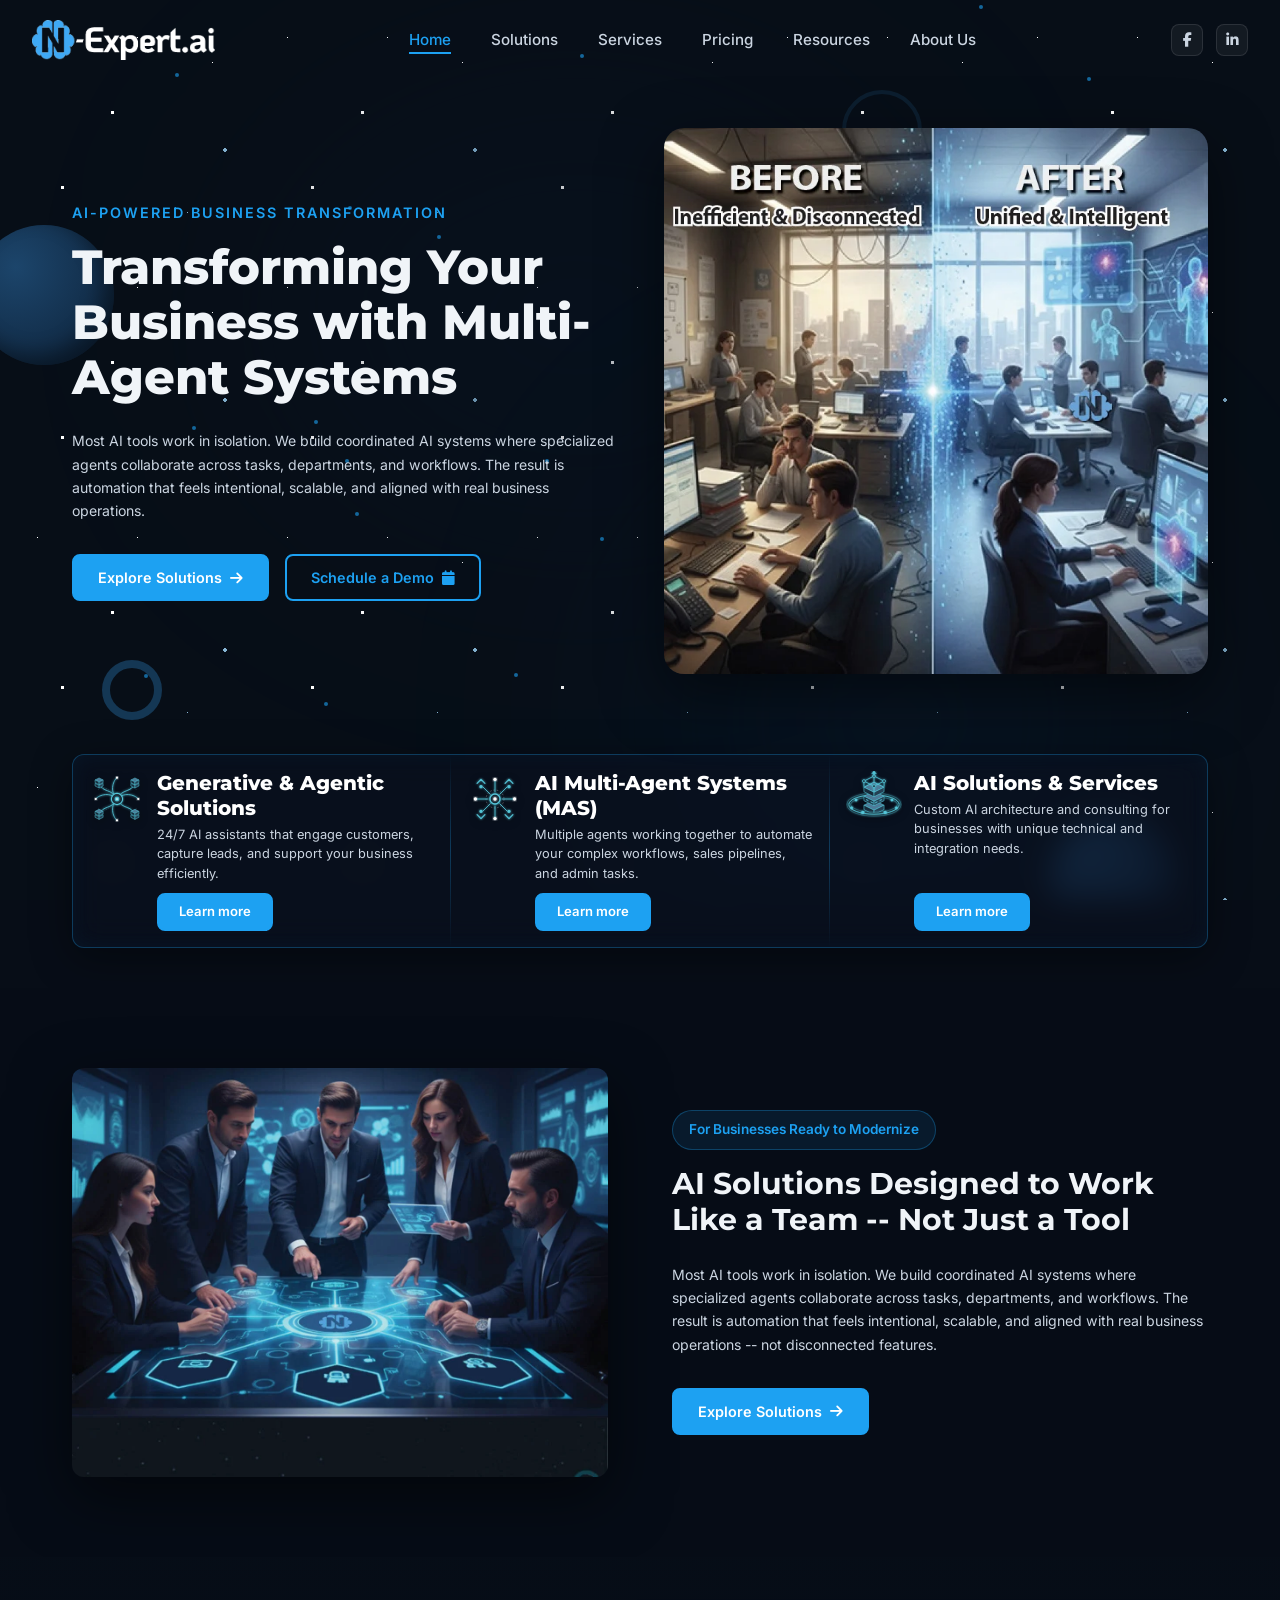
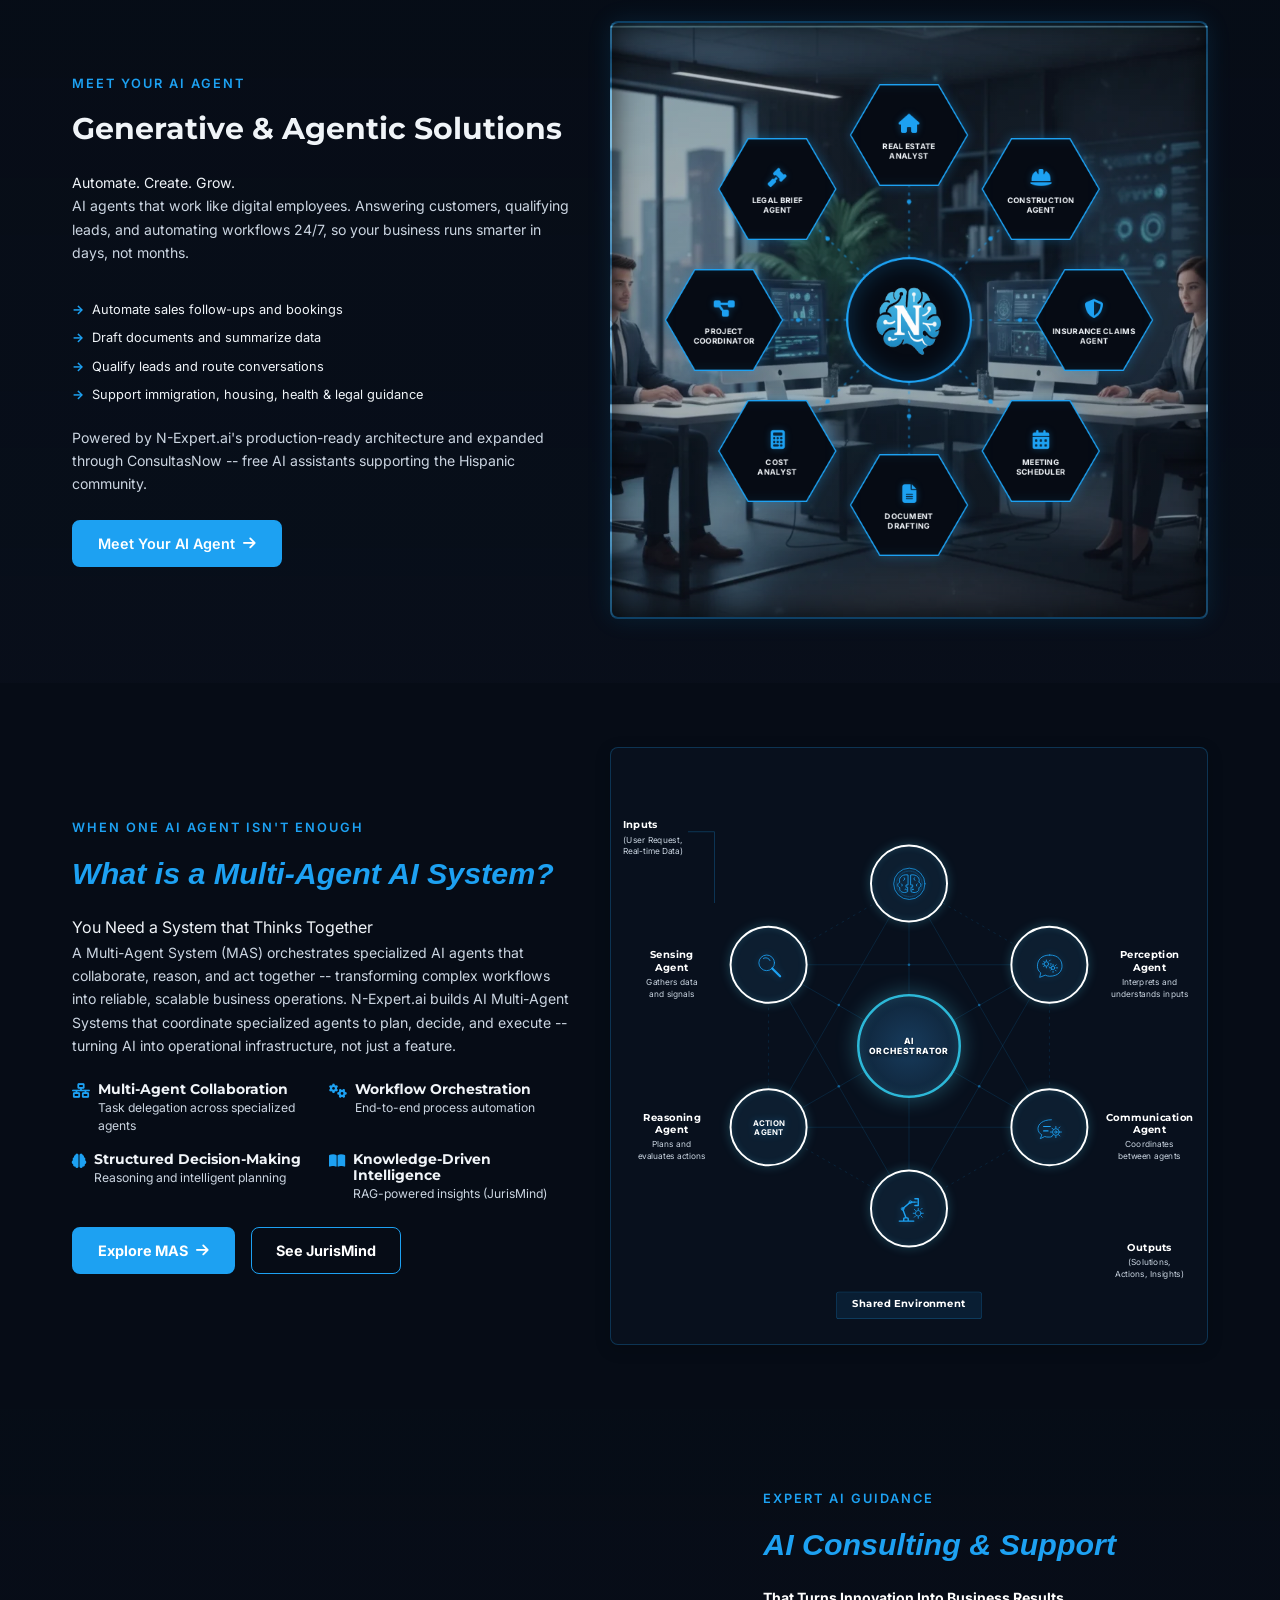
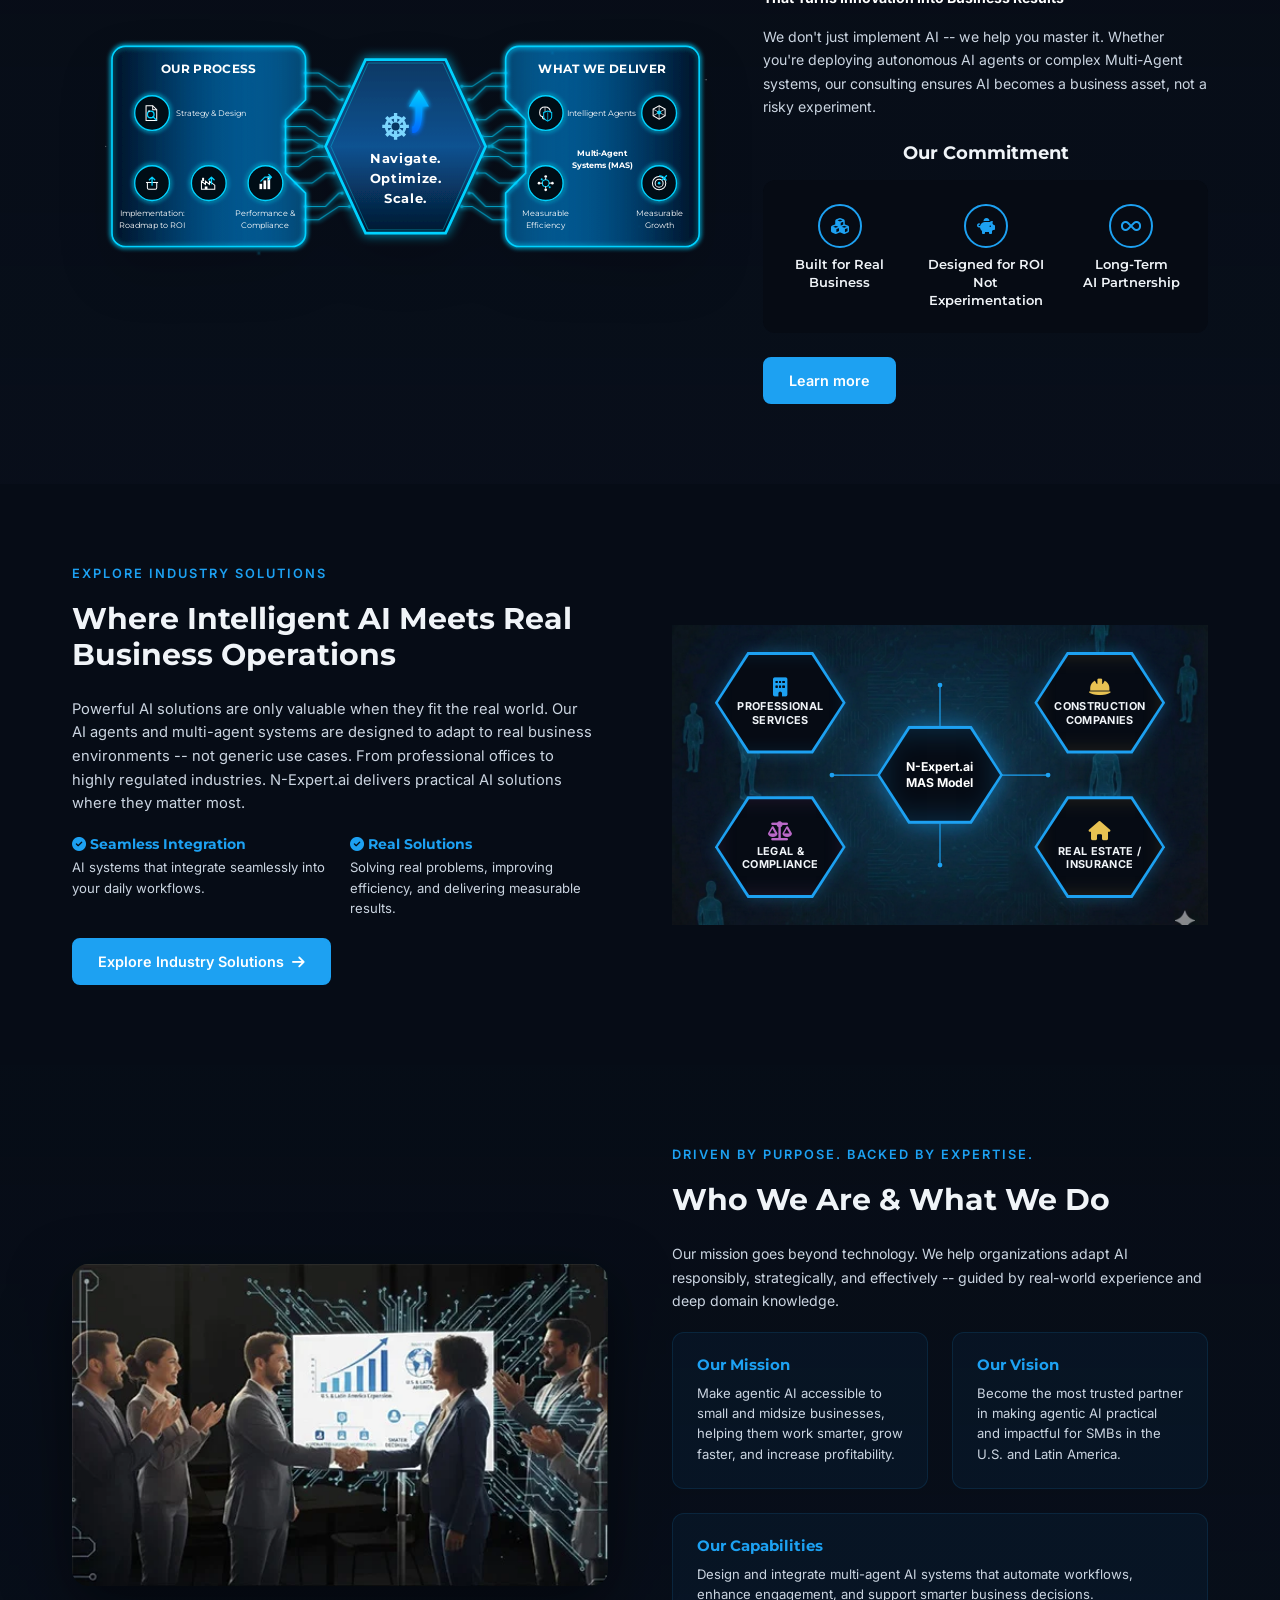
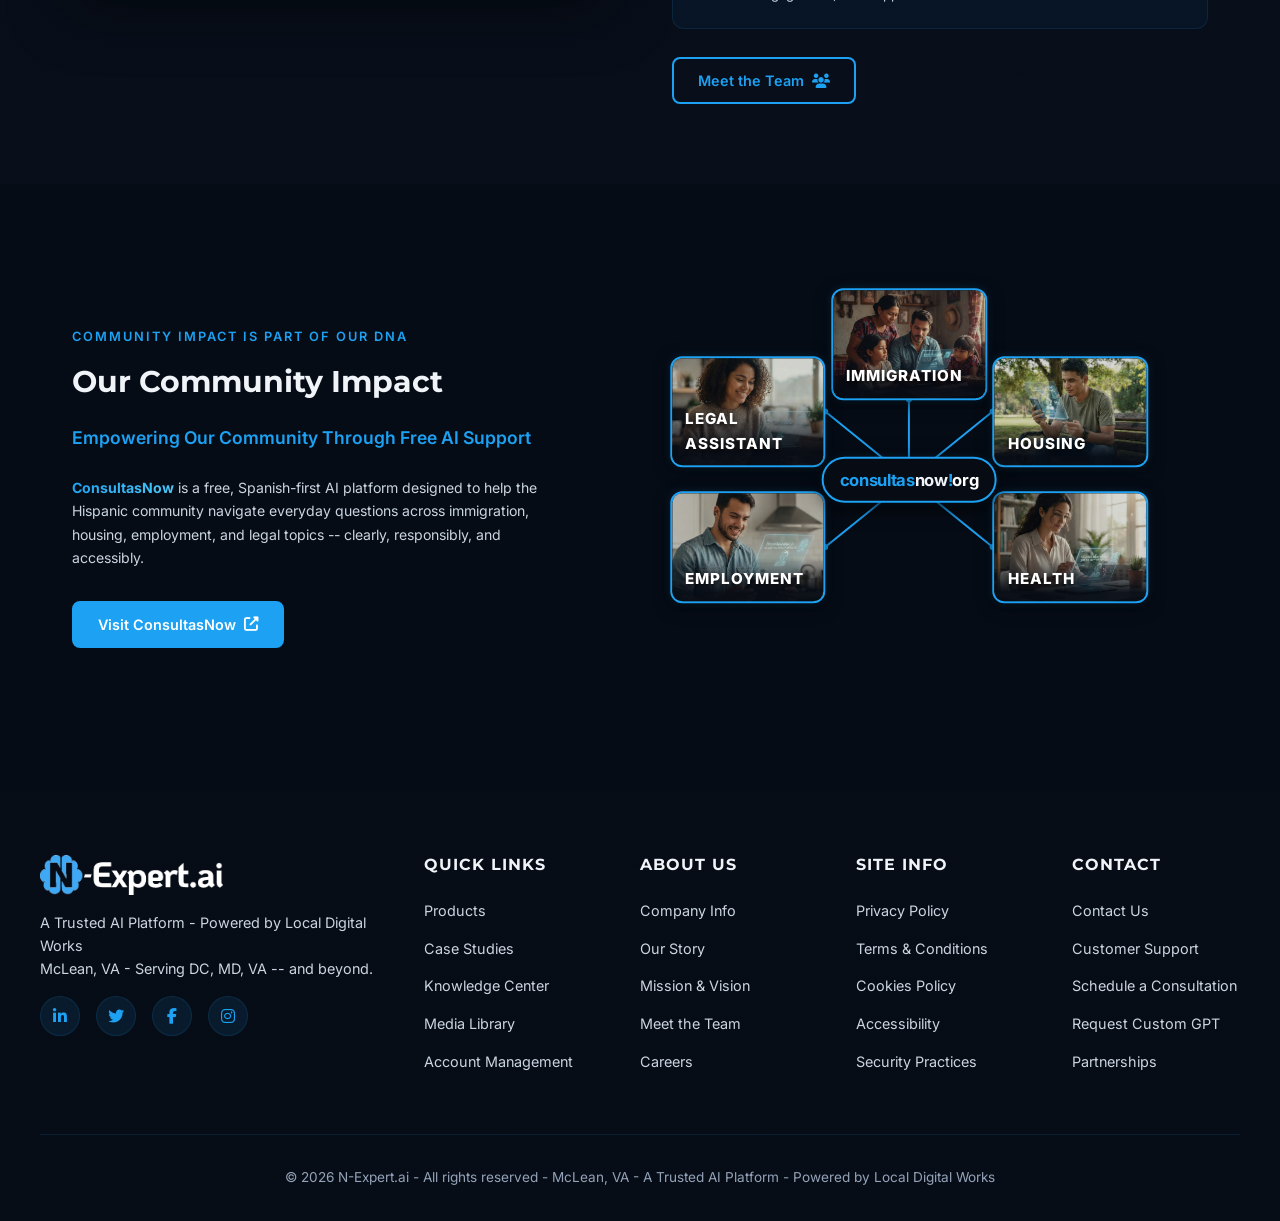
==== commit 71780869: "feat: update all pages and add new assets - Update HTML pages (index, about, pricing, resources, ser" ====
--- a/index.html
+++ b/index.html
@@ -6,12 +6,11 @@
     <meta name="viewport" content="width=device-width, initial-scale=1.0">
     <meta name="description"
         content="N-Expert.ai - Enterprise AI consulting specializing in Multi-Agent Systems. Transform your business with coordinated AI solutions.">
-    <title>N-Expert.ai - Multi-Agent AI Systems for Enterprise</title>
+    <title>N-Expert.ai | Transforming Your Business with Multi-Agent Systems</title>
 
     <!-- Preconnect to CDNs -->
     <link rel="preconnect" href="https://fonts.googleapis.com">
     <link rel="preconnect" href="https://fonts.gstatic.com" crossorigin>
-    <link rel="preconnect" href="https://images.unsplash.com">
     <link rel="preconnect" href="https://cdnjs.cloudflare.com" crossorigin>
 
     <!-- Google Fonts (non-blocking) -->
@@ -31,12 +30,3969 @@
         <link rel="stylesheet" href="https://cdnjs.cloudflare.com/ajax/libs/font-awesome/6.5.1/css/all.min.css">
     </noscript>
 
-    <!-- Shared & Home CSS -->
-    <link rel="stylesheet" href="css/shared.css">
-    <link rel="stylesheet" href="css/home.css">
+    <!-- ALL CSS INLINED -->
+    <style>
+        /* ========== RESET & BASE ========== */
+        * {
+            margin: 0;
+            padding: 0;
+            box-sizing: border-box;
+        }
+
+        :root {
+            /* Colors */
+            --bg-primary: #0B1220;
+            --bg-secondary: #0F1923;
+            --bg-card: #111D2B;
+            --bg-darker: #070D17;
+            --accent-cyan: #1DA1F2;
+            --accent-cyan-light: #4DC9F6;
+            --accent-cyan-dark: #0E7AC2;
+            --accent-red: #E63946;
+            --text-primary: #F0F4F8;
+            --text-secondary: #CBD5E1;
+            --text-dim: #94A3B8;
+            --border: rgba(29, 161, 242, 0.12);
+            --border-hover: rgba(29, 161, 242, 0.3);
+            --glass-bg: rgba(11, 18, 32, 0.85);
+
+            /* Typography */
+            --font-heading: 'Montserrat', sans-serif;
+            --font-body: 'Inter', sans-serif;
+        }
+
+        html {
+            scroll-behavior: smooth;
+            overflow-x: hidden;
+        }
+
+        body {
+            font-family: var(--font-body);
+            color: var(--text-primary);
+            line-height: 1.6;
+            overflow-x: hidden;
+            background-color: var(--bg-darker);
+        }
+
+        /* ========== ANIMATED SPACE BACKGROUND ========== */
+        .space-background-container {
+            position: fixed;
+            top: 0;
+            left: 0;
+            right: 0;
+            bottom: 0;
+            z-index: -10;
+            pointer-events: none;
+            background-color: #070e17;
+            overflow: hidden;
+        }
+
+        .space-background-container .stars-animated {
+            position: absolute;
+            top: 0;
+            left: 0;
+            right: 0;
+            bottom: 0;
+            background-image:
+                radial-gradient(1px 1px at 15% 15%, #ffffff 100%, transparent),
+                radial-gradient(1px 1px at 85% 25%, #ffffff 100%, transparent),
+                radial-gradient(2px 2px at 45% 45%, #ffffff 80%, transparent),
+                radial-gradient(1px 1px at 75% 85%, #88b7d5 100%, transparent),
+                radial-gradient(1.5px 1.5px at 25% 75%, #ffffff 100%, transparent),
+                radial-gradient(1px 1px at 55% 15%, #ffffff 100%, transparent),
+                radial-gradient(2px 2px at 90% 60%, #88b7d5 80%, transparent);
+            background-size: 250px 250px;
+            animation: twinkle 4s ease-in-out infinite alternate;
+            z-index: 1;
+        }
+
+        .space-background-container .nebula {
+            position: absolute;
+            border-radius: 50%;
+            background: #091729;
+            filter: blur(120px);
+            opacity: 0.3;
+            z-index: 2;
+            pointer-events: none;
+        }
+
+        .space-background-container .nebula-1 {
+            width: 50vw;
+            height: 50vh;
+            top: 10%;
+            left: 20%;
+            animation: drift 20s infinite ease-in-out;
+        }
+
+        .space-background-container .nebula-2 {
+            width: 40vw;
+            height: 60vh;
+            bottom: -10%;
+            right: 10%;
+            background: #0a2038;
+            animation: drift 25s infinite ease-in-out reverse;
+        }
+
+        /* Optimize space background for mobile */
+        @media (max-width: 768px) {
+            .space-background-container .nebula {
+                filter: blur(40px);
+                opacity: 0.15;
+                animation: none;
+            }
+
+            .space-background-container .stars-animated {
+                animation: none;
+            }
+
+            .space-background-container .space-object {
+                animation: none;
+            }
+
+            .floating-star {
+                animation-duration: 10s !important;
+            }
+        }
+
+        @media (max-width: 480px) {
+            .space-background-container .nebula {
+                display: none;
+            }
+
+            .space-background-container .stars-animated {
+                opacity: 0.5;
+            }
+
+            .floating-star {
+                animation: none !important;
+                opacity: 0.4 !important;
+            }
+        }
+
+        /* Floating Objects (Planets and Rings) */
+        .space-background-container .space-object {
+            position: absolute;
+            border-radius: 50%;
+            z-index: 3;
+            pointer-events: none;
+        }
+
+        .space-background-container .planet {
+            background: radial-gradient(circle at 30% 30%, #1c456b, #0c1f35);
+            box-shadow: inset -10px -10px 20px rgba(0, 0, 0, 0.4);
+        }
+
+        .space-background-container .ring {
+            border: 6px solid #143754;
+            box-sizing: border-box;
+            background: transparent;
+        }
+
+        .space-background-container .obj1 {
+            width: 140px;
+            height: 140px;
+            top: 25%;
+            left: -2%;
+            animation: floatVertical 8s ease-in-out infinite;
+        }
+
+        .space-background-container .obj2 {
+            width: 60px;
+            height: 60px;
+            bottom: 20%;
+            left: 8%;
+            animation: floatHorizontal 12s ease-in-out infinite;
+            border-width: 8px;
+        }
+
+        .space-background-container .obj3 {
+            width: 130px;
+            height: 130px;
+            bottom: -5%;
+            right: 8%;
+            animation: floatVertical 10s ease-in-out infinite reverse;
+            opacity: 0.9;
+        }
+
+        .space-background-container .obj4 {
+            width: 50px;
+            height: 50px;
+            top: 15%;
+            right: 8%;
+            animation: floatHorizontal 14s ease-in-out infinite;
+            border-width: 6px;
+        }
+
+        .space-background-container .obj5 {
+            width: 80px;
+            height: 80px;
+            top: 10%;
+            right: 28%;
+            animation: floatVertical 16s ease-in-out infinite;
+            border: 4px solid rgba(20, 55, 84, 0.4);
+        }
+
+        /* Floating Star Particles */
+        .floating-star {
+            position: absolute;
+            background: #ffffff;
+            border-radius: 50%;
+            pointer-events: none;
+            z-index: 2;
+            opacity: 0;
+            animation: starFloat 8s ease-in-out infinite;
+        }
+
+        .floating-star.star-blue {
+            background: #88ccff;
+            box-shadow: 0 0 4px rgba(136, 204, 255, 0.6);
+        }
+
+        /* ========== KEYFRAMES ========== */
+        @keyframes starFloat {
+            0% {
+                opacity: 0;
+                transform: translateY(0) translateX(0) scale(1);
+            }
+
+            20% {
+                opacity: 0.9;
+            }
+
+            50% {
+                opacity: 0.5;
+                transform: translateY(-40px) translateX(20px) scale(1.3);
+            }
+
+            80% {
+                opacity: 0.8;
+            }
+
+            100% {
+                opacity: 0;
+                transform: translateY(-80px) translateX(-10px) scale(0.8);
+            }
+        }
+
+        @keyframes twinkle {
+            0% {
+                opacity: 0.6;
+                transform: scale(1);
+            }
+
+            100% {
+                opacity: 1;
+                transform: scale(1.02);
+            }
+        }
+
+        @keyframes drift {
+            0% {
+                transform: translate(0, 0) scale(1);
+            }
+
+            33% {
+                transform: translate(30px, -30px) scale(1.05);
+            }
+
+            66% {
+                transform: translate(-20px, 20px) scale(0.95);
+            }
+
+            100% {
+                transform: translate(0, 0) scale(1);
+            }
+        }
+
+        @keyframes floatVertical {
+            0% {
+                transform: translateY(0px) rotate(0deg);
+            }
+
+            50% {
+                transform: translateY(-25px) rotate(5deg);
+            }
+
+            100% {
+                transform: translateY(0px) rotate(0deg);
+            }
+        }
+
+        @keyframes floatHorizontal {
+            0% {
+                transform: translateX(0px) translateY(0px);
+            }
+
+            50% {
+                transform: translateX(20px) translateY(-10px);
+            }
+
+            100% {
+                transform: translateX(0px) translateY(0px);
+            }
+        }
+
+        @keyframes float {
+
+            0%,
+            100% {
+                transform: translateY(0) translateX(0);
+                opacity: 0.6;
+            }
+
+            50% {
+                transform: translateY(-100px) translateX(50px);
+                opacity: 0;
+            }
+        }
+
+        /* ========== TYPOGRAPHY ========== */
+        h1,
+        h2,
+        h3,
+        h4,
+        h5,
+        h6 {
+            font-family: var(--font-heading);
+            font-weight: 700;
+            line-height: 1.2;
+        }
+
+        a {
+            text-decoration: none;
+            color: inherit;
+            transition: all 0.3s ease;
+        }
+
+        img {
+            max-width: 100%;
+            height: auto;
+            display: block;
+        }
+
+        button {
+            font-family: var(--font-body);
+            border: none;
+            cursor: pointer;
+            transition: all 0.3s ease;
+        }
+
+        /* ========== SCROLL PROGRESS BAR ========== */
+        #scroll-progress {
+            position: fixed;
+            top: 0;
+            left: 0;
+            height: 3px;
+            background: linear-gradient(90deg, var(--accent-cyan), var(--accent-cyan-light));
+            z-index: 10000;
+            transition: width 0.1s ease;
+        }
+
+        /* ========== NAVIGATION ========== */
+        .navbar {
+            position: fixed;
+            top: 0;
+            left: 0;
+            width: 100%;
+            z-index: 9999;
+            transition: all 0.3s ease;
+            padding: 1.25rem 0;
+        }
+
+        .navbar.scrolled {
+            background: var(--glass-bg);
+            backdrop-filter: blur(20px);
+            -webkit-backdrop-filter: blur(20px);
+            box-shadow: 0 4px 30px rgba(0, 0, 0, 0.3);
+            padding: 0.75rem 0;
+        }
+
+        .navbar .container {
+            max-width: 1400px;
+            margin: 0 auto;
+            padding: 0 2rem;
+            display: flex;
+            justify-content: space-between;
+            align-items: center;
+        }
+
+        .navbar .logo {
+            font-family: var(--font-heading);
+            font-size: 1.75rem;
+            font-weight: 800;
+            display: flex;
+            align-items: center;
+            gap: 0.5rem;
+        }
+
+        .navbar .logo .ai {
+            color: var(--accent-cyan);
+        }
+
+        .navbar .nav-links {
+            display: flex;
+            gap: 2.5rem;
+            list-style: none;
+            align-items: center;
+        }
+
+        .navbar .nav-links a {
+            color: var(--text-secondary);
+            font-weight: 500;
+            font-size: 0.95rem;
+            position: relative;
+        }
+
+        .navbar .nav-links a::after {
+            content: '';
+            position: absolute;
+            bottom: -5px;
+            left: 0;
+            width: 0;
+            height: 2px;
+            background: var(--accent-cyan);
+            transition: width 0.3s ease;
+        }
+
+        .navbar .nav-links a:hover {
+            color: var(--text-primary);
+        }
+
+        .navbar .nav-links a:hover::after {
+            width: 100%;
+        }
+
+        .navbar .nav-links a.active {
+            color: var(--accent-cyan);
+        }
+
+        .navbar .nav-links a.active::after {
+            width: 100%;
+        }
+
+        .navbar .nav-right {
+            display: flex;
+            align-items: center;
+            gap: 1.5rem;
+        }
+
+        .navbar .social-icon-header {
+            display: flex;
+            align-items: center;
+            justify-content: center;
+            width: 32px;
+            height: 32px;
+            border-radius: 8px;
+            background: rgba(255, 255, 255, 0.05);
+            border: 1px solid rgba(255, 255, 255, 0.1);
+            color: var(--text-secondary);
+            font-size: 0.9rem;
+            transition: all 0.3s ease;
+        }
+
+        .navbar .social-icon-header:hover {
+            color: var(--text-primary);
+            background: rgba(255, 255, 255, 0.1);
+            border-color: rgba(255, 255, 255, 0.2);
+            transform: translateY(-2px);
+        }
+
+        /* ========== BUTTONS ========== */
+        .btn-primary {
+            background: var(--accent-cyan);
+            color: white;
+            padding: 0.75rem 1.75rem;
+            border-radius: 8px;
+            font-weight: 600;
+            font-size: 0.95rem;
+            display: inline-flex;
+            align-items: center;
+            gap: 0.5rem;
+            transition: all 0.3s ease;
+            border: 2px solid var(--accent-cyan);
+            position: relative;
+            overflow: hidden;
+            text-decoration: none;
+            cursor: pointer;
+        }
+
+        .btn-primary::before {
+            content: '';
+            position: absolute;
+            top: 0;
+            left: -100%;
+            width: 100%;
+            height: 100%;
+            background: linear-gradient(90deg, transparent, rgba(255, 255, 255, 0.15), transparent);
+            transition: left 0.5s ease;
+            z-index: 1;
+        }
+
+        .btn-primary:hover::before {
+            left: 100%;
+        }
+
+        .btn-primary:hover {
+            background: var(--accent-cyan-light);
+            border-color: var(--accent-cyan-light);
+            transform: translateY(-2px);
+            box-shadow: 0 8px 25px rgba(29, 161, 242, 0.3);
+        }
+
+        .btn-outline {
+            background: transparent;
+            color: var(--accent-cyan);
+            padding: 0.75rem 1.75rem;
+            border-radius: 8px;
+            font-weight: 600;
+            font-size: 0.95rem;
+            display: inline-flex;
+            align-items: center;
+            gap: 0.5rem;
+            border: 2px solid var(--accent-cyan);
+            transition: all 0.3s ease;
+            position: relative;
+            overflow: hidden;
+            text-decoration: none;
+            cursor: pointer;
+        }
+
+        .btn-outline::before {
+            content: '';
+            position: absolute;
+            top: 0;
+            left: -100%;
+            width: 100%;
+            height: 100%;
+            background: linear-gradient(90deg, transparent, rgba(255, 255, 255, 0.15), transparent);
+            transition: left 0.5s ease;
+            z-index: 1;
+        }
+
+        .btn-outline:hover::before {
+            left: 100%;
+        }
+
+        .btn-outline:hover {
+            background: var(--accent-cyan);
+            color: white;
+            transform: translateY(-2px);
+            box-shadow: 0 8px 25px rgba(29, 161, 242, 0.3);
+        }
+
+        .btn-small {
+            padding: 0.5rem 1.75rem;
+            font-size: 0.9rem;
+            border-radius: 6px;
+        }
+
+        /* Mobile Menu */
+        .mobile-menu-toggle {
+            display: none;
+            flex-direction: column;
+            gap: 5px;
+            cursor: pointer;
+            padding: 0.5rem;
+        }
+
+        .mobile-menu-toggle span {
+            width: 28px;
+            height: 3px;
+            background: var(--text-primary);
+            border-radius: 2px;
+            transition: all 0.3s ease;
+        }
+
+        .mobile-menu-toggle.active span:nth-child(1) {
+            transform: rotate(45deg) translate(8px, 8px);
+        }
+
+        .mobile-menu-toggle.active span:nth-child(2) {
+            opacity: 0;
+        }
+
+        .mobile-menu-toggle.active span:nth-child(3) {
+            transform: rotate(-45deg) translate(8px, -8px);
+        }
+
+        .mobile-nav {
+            display: none;
+            position: fixed;
+            top: 70px;
+            left: 0;
+            width: 100%;
+            background: var(--bg-card);
+            backdrop-filter: blur(20px);
+            -webkit-backdrop-filter: blur(20px);
+            box-shadow: 0 8px 30px rgba(0, 0, 0, 0.5);
+            z-index: 9998;
+            max-height: 0;
+            overflow: hidden;
+            transition: max-height 0.4s ease;
+        }
+
+        .mobile-nav.active {
+            display: block;
+            max-height: 600px;
+        }
+
+        .mobile-nav .nav-links {
+            flex-direction: column;
+            padding: 2rem;
+            gap: 1.5rem;
+        }
+
+        /* ========== SECTIONS BASE ========== */
+        .section {
+            padding: 4rem 2rem;
+            position: relative;
+        }
+
+        .section.dark {
+            background: rgba(7, 13, 23, 0.5);
+        }
+
+        .section.darker {
+            background: linear-gradient(180deg, rgba(7, 13, 23, 0.6), rgba(11, 18, 32, 0.4));
+        }
+
+        .container {
+            max-width: 1200px;
+            margin: 0 auto;
+        }
+
+        .section-label {
+            font-size: 0.9rem;
+            font-weight: 700;
+            letter-spacing: 2px;
+            text-transform: uppercase;
+            color: var(--accent-cyan);
+            margin-bottom: 1rem;
+            display: block;
+        }
+
+        .section-tag {
+            color: var(--accent-cyan);
+            font-weight: 600;
+            font-size: 0.9rem;
+            text-transform: uppercase;
+            letter-spacing: 2px;
+            margin-bottom: 1rem;
+            display: block;
+        }
+
+        .section-title {
+            font-size: clamp(1.8rem, 3.5vw, 2.5rem);
+            margin-bottom: 1.5rem;
+            line-height: 1.2;
+            position: relative;
+        }
+
+        .section-title::after {
+            content: '';
+            display: block;
+            margin: 8px auto 0;
+            width: 0;
+            height: 3px;
+            background: linear-gradient(90deg, var(--accent-cyan), var(--accent-cyan-light));
+            border-radius: 2px;
+            transition: width 0.8s ease;
+        }
+
+        .section-title.active::after {
+            width: 60%;
+        }
+
+        .section-title.no-underline::after {
+            display: none;
+        }
+
+        .section-subtitle {
+            font-size: clamp(1rem, 2vw, 1.15rem);
+            color: var(--text-secondary);
+            max-width: 900px;
+            line-height: 1.7;
+        }
+
+        /* Reveal Animation */
+        .reveal {
+            opacity: 0;
+            transform: translateY(50px);
+            transition: all 0.8s ease;
+        }
+
+        .reveal.active {
+            opacity: 1;
+            transform: translateY(0);
+        }
+
+        /* Fade-in Animation */
+        .fade-in {
+            opacity: 0;
+            transform: translateY(30px);
+            transition: opacity 0.8s ease, transform 0.8s ease;
+        }
+
+        .fade-in.visible {
+            opacity: 1;
+            transform: translateY(0);
+        }
+
+        /* Hero Particles */
+        .hero-particles {
+            position: absolute;
+            top: 0;
+            left: 0;
+            width: 100%;
+            height: 100%;
+            z-index: 1;
+            pointer-events: none;
+            overflow: hidden;
+        }
+
+        .particle {
+            position: absolute;
+            width: 4px;
+            height: 4px;
+            background: var(--accent-cyan);
+            border-radius: 50%;
+            opacity: 0.6;
+            animation: float 6s ease-in-out infinite;
+            will-change: transform;
+        }
+
+        /* ========== HERO SECTION ========== */
+        .hero {
+            position: relative;
+            min-height: auto;
+            display: flex;
+            align-items: center;
+            justify-content: center;
+            padding: 8rem 2rem 3rem;
+            background: transparent;
+        }
+
+        .hero .container {
+            max-width: 1200px;
+            margin: 0 auto;
+            position: relative;
+            z-index: 2;
+        }
+
+        .hero-container {
+            display: grid;
+            grid-template-columns: 1fr 1fr;
+            gap: 3rem;
+            align-items: center;
+        }
+
+        .hero-content .subtitle {
+            color: var(--accent-cyan);
+            font-weight: 600;
+            font-size: 0.9rem;
+            text-transform: uppercase;
+            letter-spacing: 2px;
+            margin-bottom: 1rem;
+            display: block;
+        }
+
+        .hero-content h1 {
+            font-size: clamp(2.2rem, 4.5vw, 3.5rem);
+            font-weight: 800;
+            margin-bottom: 1.5rem;
+            line-height: 1.15;
+            color: var(--text-primary);
+        }
+
+        .hero-content p {
+            color: var(--text-secondary);
+            font-size: 1.05rem;
+            line-height: 1.8;
+            margin-bottom: 2rem;
+        }
+
+        .hero-buttons {
+            display: flex;
+            gap: 1rem;
+            flex-wrap: wrap;
+        }
+
+        .hero-image {
+            position: relative;
+            border-radius: 20px;
+            overflow: hidden;
+            box-shadow: 0 20px 60px rgba(0, 0, 0, 0.5);
+        }
+
+        .hero-image img {
+            width: 100%;
+            height: auto;
+            display: block;
+        }
+
+        .before-after-labels {
+            position: absolute;
+            bottom: 20px;
+            left: 50%;
+            transform: translateX(-50%);
+            display: flex;
+            gap: 2rem;
+            background: rgba(11, 18, 32, 0.9);
+            padding: 1rem 2rem;
+            border-radius: 50px;
+            border: 1px solid var(--border);
+            backdrop-filter: blur(10px);
+        }
+
+        .label {
+            text-align: center;
+        }
+
+        .label.before {
+            color: var(--accent-red);
+        }
+
+        .label.after {
+            color: var(--accent-cyan);
+        }
+
+        .label-title {
+            font-weight: 700;
+            font-size: 0.9rem;
+            text-transform: uppercase;
+            letter-spacing: 1px;
+        }
+
+        .label-desc {
+            font-size: 0.8rem;
+            color: var(--text-dim);
+        }
+
+        /* ========== SERVICE CARDS ========== */
+        .services-cards {
+            padding: 2rem 2rem 2.5rem;
+            position: relative;
+        }
+
+        .cards-grid {
+            display: grid;
+            grid-template-columns: repeat(3, 1fr);
+            gap: 2rem;
+            max-width: 1200px;
+            margin: 0 auto;
+        }
+
+        .service-card {
+            background: var(--bg-card);
+            border: 1px solid var(--border);
+            border-radius: 16px;
+            padding: 2rem;
+            transition: all 0.3s ease;
+            position: relative;
+            overflow: hidden;
+        }
+
+        .service-card::before {
+            content: '';
+            position: absolute;
+            top: 0;
+            left: 0;
+            width: 100%;
+            height: 3px;
+            background: linear-gradient(90deg, var(--accent-cyan), var(--accent-cyan-light));
+            transform: scaleX(0);
+            transition: transform 0.3s ease;
+        }
+
+        .service-card:hover::before {
+            transform: scaleX(1);
+        }
+
+        .service-card:hover {
+            border-color: var(--accent-cyan);
+            transform: translateY(-5px);
+            box-shadow: 0 10px 40px rgba(29, 161, 242, 0.1);
+        }
+
+        .card-icon {
+            width: 60px;
+            height: 60px;
+            background: rgba(29, 161, 242, 0.1);
+            border-radius: 15px;
+            display: flex;
+            align-items: center;
+            justify-content: center;
+            margin-bottom: 1.5rem;
+            font-size: 1.5rem;
+            color: var(--accent-cyan);
+        }
+
+        .service-card h3 {
+            font-size: 1.2rem;
+            margin-bottom: 1rem;
+            color: var(--text-primary);
+        }
+
+        .service-card p {
+            color: var(--text-secondary);
+            font-size: 0.95rem;
+            line-height: 1.6;
+            margin-bottom: 1.5rem;
+        }
+
+        .learn-more {
+            color: var(--accent-cyan);
+            text-decoration: none;
+            font-weight: 600;
+            display: inline-flex;
+            align-items: center;
+            gap: 0.5rem;
+            transition: gap 0.3s ease;
+        }
+
+        .learn-more:hover {
+            gap: 0.75rem;
+        }
+
+        /* ========== TWO-COLUMN SECTION LAYOUTS ========== */
+        .solutions-grid,
+        .generative-grid,
+        .mas-grid,
+        .consulting-grid,
+        .industries-grid {
+            display: grid;
+            grid-template-columns: 1fr 1fr;
+            gap: 3rem;
+            align-items: center;
+        }
+
+        .who-grid {
+            display: grid;
+            grid-template-columns: 1.15fr 1fr;
+            gap: 3rem;
+            align-items: center;
+        }
+
+        .community-grid {
+            display: grid;
+            grid-template-columns: 1fr 1.3fr;
+            gap: 2.5rem;
+            align-items: center;
+        }
+
+        /* Generic 2-col grid for diagram sections */
+        .two-col-grid {
+            display: grid;
+            grid-template-columns: 1fr 1fr;
+            gap: 3rem;
+            align-items: center;
+        }
+
+        /* Sections 3 & 4: give diagram column slightly more room */
+        #gen-agentic .two-col-grid,
+        #mas .two-col-grid {
+            grid-template-columns: 5fr 6fr;
+        }
+
+        #gen-agentic.section,
+        #mas.section {
+            padding-top: 2.5rem;
+            padding-bottom: 2.5rem;
+        }
+
+        .two-col-grid .col-content {
+            display: flex;
+            flex-direction: column;
+        }
+
+        .two-col-grid .col-visual {
+            display: flex;
+            justify-content: center;
+            align-items: center;
+            overflow: visible;
+        }
+
+        /* Hex diagram scaled to fit inside a column */
+        .col-visual .agent-hex-container {
+            width: 100%;
+            max-width: 100%;
+            margin: 0;
+            overflow: hidden;
+            padding: 0;
+            aspect-ratio: 1 / 1;
+            position: relative;
+        }
+
+        .col-visual .agent-hex-grid {
+            width: 700px;
+            height: 700px;
+            position: absolute;
+            top: 50%;
+            left: 50%;
+            transform: translate(-50%, -50%) scale(0.74);
+            transform-origin: center center;
+            margin: 0;
+        }
+
+        /* MAS Nexus diagram: col-visual becomes the clipping container */
+        .col-visual:has(.mas-nexus-diagram) {
+            overflow: hidden;
+            aspect-ratio: 1 / 1;
+            position: relative;
+            background: rgba(14, 27, 43, 0.4);
+            border: 1px solid rgba(29, 161, 242, 0.25);
+            border-radius: 8px;
+            box-shadow: 0 4px 16px rgba(0, 0, 0, 0.18);
+        }
+
+        .col-visual .mas-nexus-diagram {
+            width: 900px;
+            height: 800px;
+            position: absolute;
+            top: 50%;
+            left: 50%;
+            transform: translate(-50%, -50%) scale(0.65);
+            transform-origin: center center;
+            margin: 0;
+        }
+
+        .col-visual .mas-nexus-diagram::before {
+            display: none;
+        }
+
+        /* Consulting SVG scales naturally */
+        .col-visual .consulting-diagram-svg {
+            width: 100%;
+            max-width: 100%;
+            margin: 0;
+            padding: 0;
+        }
+
+        @media (max-width: 1024px) {
+
+            .two-col-grid,
+            #gen-agentic .two-col-grid,
+            #mas .two-col-grid {
+                grid-template-columns: 1fr;
+                gap: 2rem;
+            }
+
+            .col-visual .agent-hex-container {
+                max-width: 540px;
+                margin: 0 auto;
+            }
+
+            .col-visual .agent-hex-grid {
+                transform: translate(-50%, -50%) scale(0.62);
+            }
+
+            .col-visual .agent-hex-container {
+                max-width: 440px;
+            }
+
+            /* Restore base 700px grid positions/sizes inside col-visual */
+            .col-visual .agent-hex {
+                width: 160px;
+                height: 138px;
+            }
+
+            .col-visual .center-agent-hex {
+                width: 170px;
+                height: 170px;
+            }
+
+            .col-visual .agent-hex:nth-child(3) { left: 270px; top: 31px; }
+            .col-visual .agent-hex:nth-child(4) { left: 448px; top: 104px; }
+            .col-visual .agent-hex:nth-child(5) { left: 520px; top: 281px; }
+            .col-visual .agent-hex:nth-child(6) { left: 448px; top: 458px; }
+            .col-visual .agent-hex:nth-child(7) { left: 270px; top: 531px; }
+            .col-visual .agent-hex:nth-child(8) { left: 92px; top: 458px; }
+            .col-visual .agent-hex:nth-child(9) { left: 20px; top: 281px; }
+            .col-visual .agent-hex:nth-child(10) { left: 92px; top: 104px; }
+
+            .col-visual:has(.mas-nexus-diagram) {
+                max-width: 480px;
+                margin: 0 auto;
+            }
+
+            .col-visual .mas-nexus-diagram {
+                transform: translate(-50%, -50%) scale(0.55);
+            }
+
+            .col-visual .consulting-diagram-svg {
+                max-width: 540px;
+            }
+
+            .col-content .section-tag {
+                font-size: 0.8rem;
+            }
+
+            .mas-features {
+                gap: 1rem;
+            }
+
+            #gen-agentic .section-title {
+                font-size: clamp(1.2rem, 2.4vw, 1.6rem);
+            }
+        }
+
+        @media (max-width: 768px) {
+            .col-visual .agent-hex-container {
+                max-width: 380px;
+                margin: 0 auto;
+            }
+
+            .col-visual .agent-hex-grid {
+                transform: translate(-50%, -50%) scale(0.44);
+                margin: 0 !important;
+            }
+
+            .col-visual .agent-hex-container {
+                max-width: 320px;
+            }
+
+            .col-visual:has(.mas-nexus-diagram) {
+                max-width: 100%;
+                margin: 0 auto;
+            }
+
+            .col-visual .mas-nexus-diagram {
+                transform: translate(-50%, -50%) scale(0.48);
+            }
+
+            .col-visual .consulting-diagram-svg {
+                max-width: none;
+                width: calc(100% + 40px);
+                margin-left: -20px;
+                margin-right: -20px;
+            }
+
+            .mas-features {
+                grid-template-columns: 1fr;
+                gap: 0.75rem;
+            }
+
+            #gen-agentic .section-title {
+                font-size: clamp(1.1rem, 2vw, 1.4rem);
+            }
+
+            .agent-list {
+                margin: 0.75rem 0;
+            }
+
+            .agent-list li {
+                padding: 0.2rem 0;
+                font-size: 0.85rem;
+            }
+
+            .surrounding-hex .hexagon-label {
+                font-size: clamp(0.4rem, 0.7vw, 0.6rem);
+            }
+        }
+
+        /* Section image styling */
+        .solutions-image,
+        .generative-image,
+        .mas-image,
+        .consulting-image,
+        .industries-image,
+        .who-image,
+        .community-image {
+            border-radius: 16px;
+            overflow: hidden;
+            box-shadow: 0 20px 60px rgba(0, 0, 0, 0.5);
+        }
+
+        .solutions-image img,
+        .generative-image img,
+        .mas-image img,
+        .consulting-image img,
+        .industries-image img,
+        .who-image img,
+        .community-image img {
+            width: 100%;
+            height: auto;
+            display: block;
+        }
+
+        /* Section content styling */
+        .solutions-content h2,
+        .generative-content h2,
+        .mas-content h2,
+        .consulting-content h2,
+        .industries-content h2,
+        .who-content h2,
+        .community-content h2 {
+            font-size: clamp(1.8rem, 3vw, 2.2rem);
+            margin-bottom: 1.5rem;
+            line-height: 1.3;
+            color: var(--text-primary);
+        }
+
+        .solutions-content p,
+        .generative-content p,
+        .mas-content p,
+        .consulting-content>p,
+        .industries-content>p,
+        .who-content>p,
+        .community-content>p {
+            color: var(--text-secondary);
+            font-size: 1.05rem;
+            line-height: 1.8;
+            margin-bottom: 2rem;
+        }
+
+        /* Tag-business */
+        .tag-business {
+            display: inline-block;
+            background: rgba(29, 161, 242, 0.1);
+            color: var(--accent-cyan);
+            padding: 0.5rem 1rem;
+            border-radius: 20px;
+            font-size: 0.85rem;
+            font-weight: 600;
+            margin-bottom: 1.5rem;
+            border: 1px solid rgba(29, 161, 242, 0.3);
+        }
+
+        /* Generative subtitle */
+        .generative-content .subtitle {
+            color: var(--accent-cyan);
+            font-size: 1.02rem;
+            margin-bottom: 1rem;
+            font-weight: 600;
+        }
+
+        /* Agent list */
+        .agent-list {
+            list-style: none;
+            margin: 1.25rem 0;
+        }
+
+        .agent-list li {
+            padding: 0.25rem 0;
+            color: var(--text-primary);
+            display: flex;
+            align-items: center;
+            gap: 0.5rem;
+            font-size: 0.92rem;
+        }
+
+        .agent-list li::before {
+            content: '\2192';
+            color: var(--accent-cyan);
+            font-weight: bold;
+        }
+
+        /* MAS features grid */
+        .mas-content .highlight {
+            color: var(--accent-cyan);
+            font-weight: 600;
+            font-size: 1rem;
+            margin-bottom: 1rem;
+            display: block;
+        }
+
+        .mas-features {
+            display: grid;
+            grid-template-columns: 1fr 1fr;
+            gap: 1.25rem;
+            margin-bottom: 1.5rem;
+        }
+
+        .mas-feature {
+            display: flex;
+            align-items: flex-start;
+            gap: 0.6rem;
+        }
+
+        .mas-feature i {
+            color: var(--accent-cyan);
+            margin-top: 0.2rem;
+            font-size: 0.9rem;
+        }
+
+        .mas-feature-text h4 {
+            font-size: 0.88rem;
+            margin-bottom: 0.2rem;
+            color: var(--text-primary);
+        }
+
+        .mas-feature-text p {
+            font-size: 0.78rem;
+            margin: 0;
+            color: var(--text-secondary);
+            line-height: 1.5;
+        }
+
+        .mas-buttons {
+            display: flex;
+            gap: 0.75rem;
+            flex-wrap: wrap;
+        }
+
+        /* Commitment cards */
+        .commitment-cards {
+            display: flex;
+            gap: 1.5rem;
+            margin-top: 0;
+            margin-bottom: 1.5rem;
+            background: #060b14;
+            border: none;
+            border-radius: 10px;
+            padding: 1.25rem 1rem;
+            align-items: flex-start;
+        }
+
+        .commitment-card {
+            flex: 1;
+            padding: 0;
+            text-align: center;
+            transition: all 0.3s ease;
+        }
+
+        .commitment-card:hover {
+            transform: translateY(-3px);
+        }
+
+        .commitment-icon {
+            width: 48px;
+            height: 48px;
+            border: 2.5px solid var(--accent-cyan);
+            background: transparent;
+            border-radius: 50%;
+            display: flex;
+            align-items: center;
+            justify-content: center;
+            margin: 0 auto 0.5rem;
+            font-size: 1.1rem;
+            color: var(--accent-cyan);
+        }
+
+        .commitment-card h4 {
+            font-size: 0.85rem;
+            margin-bottom: 0;
+            line-height: 1.4;
+            font-weight: 500;
+        }
+
+        /* Industry tags */
+        .industry-tags {
+            display: flex;
+            flex-wrap: wrap;
+            gap: 0.6rem;
+            margin-bottom: 1.25rem;
+        }
+
+        .industry-tag {
+            background: rgba(29, 161, 242, 0.1);
+            border: 1px solid rgba(29, 161, 242, 0.3);
+            color: var(--accent-cyan);
+            padding: 0.5rem 1.1rem;
+            border-radius: 20px;
+            font-weight: 600;
+            font-size: 0.8rem;
+        }
+
+        /* ========== MAS MODEL HEXAGONAL DIAGRAM ========== */
+        .mas-model-diagram {
+            position: relative;
+            width: 100%;
+            height: 0;
+            padding-bottom: 56%;
+            background: #060B14;
+            border-radius: 0;
+            box-shadow: none;
+            overflow: hidden;
+        }
+
+        .mas-model-diagram::before,
+        .mas-model-diagram::after {
+            display: none;
+        }
+
+        .hex-connections {
+            position: absolute;
+            top: 0;
+            left: 0;
+            width: 100%;
+            height: 100%;
+            z-index: 2;
+            pointer-events: none;
+        }
+
+        .mas-model-diagram .hexagon {
+            position: absolute;
+            display: flex;
+            align-items: center;
+            justify-content: center;
+            z-index: 5;
+        }
+
+        .mas-model-diagram .hexagon::before {
+            content: '';
+            position: absolute;
+            inset: 0;
+            background: var(--accent-cyan);
+            clip-path: polygon(25% 0%, 75% 0%, 100% 50%, 75% 100%, 25% 100%, 0% 50%);
+            z-index: 0;
+        }
+
+        .mas-model-diagram .hexagon-shape {
+            position: absolute;
+            background: #060B14;
+            inset: 3px;
+            width: auto;
+            height: auto;
+            clip-path: polygon(25% 0%, 75% 0%, 100% 50%, 75% 100%, 25% 100%, 0% 50%);
+            border: none;
+            box-shadow: none;
+        }
+
+        .mas-model-diagram .hexagon-content {
+            z-index: 2;
+            text-align: center;
+            display: flex;
+            flex-direction: column;
+            align-items: center;
+            justify-content: center;
+            width: 100%;
+            height: 100%;
+            padding: 8% 10%;
+            overflow: visible;
+        }
+
+        .center-hex {
+            top: 50%;
+            left: 50%;
+            transform: translate(-50%, -50%);
+            width: 23.5%;
+            height: 32.8%;
+            z-index: 10 !important;
+            filter: drop-shadow(0 0 12px rgba(29, 161, 242, 0.55));
+        }
+
+        .center-hex::before {
+            background: var(--accent-cyan);
+        }
+
+        .center-hex .hexagon-shape {
+            box-shadow: inset 0 0 32px rgba(29, 161, 242, 0.28);
+        }
+
+        .center-hex .hexagon-label {
+            color: #ffffff;
+            font-size: clamp(0.6rem, 0.95vw, 0.92rem);
+            font-weight: 700;
+            line-height: 1.3;
+            white-space: nowrap;
+        }
+
+        .surrounding-hex {
+            width: 23%;
+            height: 32%;
+            filter: drop-shadow(0 0 10px rgba(29, 161, 242, 0.4));
+        }
+
+        .surrounding-hex .hexagon-shape {
+            box-shadow: inset 0 0 16px rgba(29, 161, 242, 0.12);
+        }
+
+        /* TL - Professional Services */
+        .mas-model-diagram .surrounding-hex:nth-child(3) {
+            top: 9%;
+            left: 8%;
+            transform: none;
+        }
+
+        /* TR - Construction Companies */
+        .mas-model-diagram .surrounding-hex:nth-child(4) {
+            top: 9%;
+            right: 8%;
+            left: auto;
+            transform: none;
+        }
+
+        /* BL - Legal & Compliance */
+        .mas-model-diagram .surrounding-hex:nth-child(5) {
+            bottom: 9%;
+            top: auto;
+            left: 8%;
+            transform: none;
+        }
+
+        /* BR - Real Estate / Insurance */
+        .mas-model-diagram .surrounding-hex:nth-child(6) {
+            top: auto;
+            bottom: 9%;
+            left: auto;
+            right: 8%;
+            transform: none;
+        }
+
+        /* Gold variant (Construction & Real Estate) */
+        .hex-gold {
+            filter: drop-shadow(0 0 10px rgba(232, 194, 82, 0.4));
+        }
+
+        .hex-gold::before {
+            background: #E8C252;
+        }
+
+        .hex-gold .hexagon-shape {
+            box-shadow: inset 0 0 20px rgba(232, 194, 82, 0.15);
+        }
+
+        .hex-gold .hexagon-icon i {
+            color: #E8C252;
+        }
+
+        /* Purple variant (Legal & Compliance) */
+        .hex-purple {
+            filter: drop-shadow(0 0 10px rgba(186, 104, 200, 0.4));
+        }
+
+        .hex-purple::before {
+            background: #BA68C8;
+        }
+
+        .hex-purple .hexagon-shape {
+            box-shadow: inset 0 0 20px rgba(186, 104, 200, 0.15);
+        }
+
+        .hex-purple .hexagon-icon i {
+            color: #BA68C8;
+        }
+
+        .surrounding-hex .hexagon-icon i {
+            font-size: clamp(0.9rem, 1.5vw, 1.6rem);
+            margin-bottom: 0.2rem;
+            display: block;
+            text-shadow: none;
+        }
+
+        .surrounding-hex:not(.hex-gold):not(.hex-purple) .hexagon-icon i {
+            color: var(--accent-cyan);
+        }
+
+        .surrounding-hex .hexagon-label {
+            text-transform: uppercase;
+            font-size: clamp(0.48rem, 0.8vw, 0.7rem);
+            letter-spacing: 0.03em;
+            font-weight: 700;
+            line-height: 1.2;
+            color: #F0F4F8;
+            word-break: break-word;
+            overflow: visible;
+            max-width: 100%;
+            text-shadow: none;
+        }
+
+        /* Mission/Vision cards */
+        .mission-vision-grid {
+            display: grid;
+            grid-template-columns: 1fr 1fr;
+            gap: 2rem;
+            margin-bottom: 1.5rem;
+            align-items: stretch;
+        }
+
+        .mv-card {
+            background: rgba(29, 161, 242, 0.05);
+            border: 1px solid rgba(29, 161, 242, 0.10);
+            border-radius: 15px;
+            padding: 1.25rem;
+            display: flex;
+            flex-direction: column;
+        }
+
+        .mv-card h3 {
+            color: var(--accent-cyan);
+            margin-bottom: 0.5rem;
+            font-size: 0.95rem;
+        }
+
+        .mv-card p {
+            color: var(--text-secondary);
+            font-size: 0.82rem;
+            margin: 0;
+            line-height: 1.55;
+        }
+
+        /* Capabilities box */
+        .capabilities-box {
+            background: rgba(29, 161, 242, 0.05);
+            border: 1px solid rgba(29, 161, 242, 0.10);
+            border-radius: 15px;
+            padding: 1.25rem;
+            margin-bottom: 1.25rem;
+        }
+
+        .capabilities-box h3 {
+            color: var(--accent-cyan);
+            margin-bottom: 0.5rem;
+            font-size: 0.95rem;
+        }
+
+        .capabilities-box p {
+            color: var(--text-secondary);
+            font-size: 0.82rem;
+            margin: 0;
+            line-height: 1.55;
+        }
+
+        /* Community content */
+        .community-content .subtitle {
+            color: var(--accent-cyan);
+            font-size: 1.1rem;
+            margin-bottom: 1.5rem;
+            font-weight: 600;
+        }
+
+        .consultas-brand {
+            background: linear-gradient(135deg, var(--accent-cyan), var(--accent-cyan-light));
+            -webkit-background-clip: text;
+            -webkit-text-fill-color: transparent;
+            background-clip: text;
+            font-weight: 700;
+        }
+
+        /* ========== COMMUNITY COLLAGE ========== */
+        .community-grid .community-image {
+            overflow: visible;
+            border-radius: 0;
+            box-shadow: none;
+        }
+
+        .community-collage-new {
+            position: relative;
+            width: 100%;
+            max-width: 850px;
+            margin: 0 auto;
+            padding: 1rem 0 2rem 0;
+        }
+
+        .collage-grid-custom {
+            position: relative;
+            width: 100%;
+            aspect-ratio: 1.5;
+            z-index: 1;
+        }
+
+        .collage-item {
+            position: absolute;
+            width: 26%;
+            height: 28%;
+            border-radius: 12px;
+            overflow: hidden;
+            border: 2px solid #1da1f2;
+            box-shadow: 0 5px 20px rgba(0, 0, 0, 0.8), 0 0 12px rgba(29, 161, 242, 0.3);
+            transition: all 0.4s ease;
+            cursor: pointer;
+            background: #060B14;
+            z-index: 2;
+        }
+
+        .collage-item:hover {
+            box-shadow: 0 8px 30px rgba(29, 161, 242, 0.3), inset 0 0 15px rgba(29, 161, 242, 0.2);
+            z-index: 10;
+        }
+
+        .collage-item.box-1 {
+            top: 16%;
+            left: 50%;
+            transform: translate(-50%, -50%);
+        }
+
+        .collage-item.box-1:hover {
+            transform: translate(-50%, -50%) scale(1.05);
+        }
+
+        .collage-item.box-2 {
+            top: 33%;
+            left: 23%;
+            transform: translate(-50%, -50%);
+        }
+
+        .collage-item.box-2:hover {
+            transform: translate(-50%, -50%) scale(1.05);
+        }
+
+        .collage-item.box-3 {
+            top: 33%;
+            left: 77%;
+            transform: translate(-50%, -50%);
+        }
+
+        .collage-item.box-3:hover {
+            transform: translate(-50%, -50%) scale(1.05);
+        }
+
+        .collage-item.box-4 {
+            top: 67%;
+            left: 23%;
+            transform: translate(-50%, -50%);
+        }
+
+        .collage-item.box-4:hover {
+            transform: translate(-50%, -50%) scale(1.05);
+        }
+
+        .collage-item.box-5 {
+            top: 67%;
+            left: 77%;
+            transform: translate(-50%, -50%);
+        }
+
+        .collage-item.box-5:hover {
+            transform: translate(-50%, -50%) scale(1.05);
+        }
+
+        .collage-item img {
+            width: 100%;
+            height: 100%;
+            object-fit: cover;
+            transition: transform 0.5s ease;
+            filter: brightness(0.85);
+        }
+
+        .collage-item:hover img {
+            transform: scale(1.1);
+            filter: brightness(1.1);
+        }
+
+        .collage-overlay {
+            position: absolute;
+            bottom: 0;
+            left: 0;
+            width: 100%;
+            padding: 0.6rem 0.8rem;
+            background: linear-gradient(180deg, transparent 0%, rgba(6, 11, 20, 0.95) 80%);
+            color: white;
+            text-align: left;
+        }
+
+        .collage-label {
+            font-weight: 800;
+            font-size: clamp(0.65rem, 1.2vw, 0.95rem);
+            letter-spacing: 1px;
+            text-transform: uppercase;
+            text-shadow: 0 2px 4px rgba(0, 0, 0, 0.8);
+        }
+
+        .collage-center-box {
+            position: absolute;
+            top: 50%;
+            left: 50%;
+            transform: translate(-50%, -50%);
+            font-size: clamp(0.75rem, 1.5vw, 1.25rem);
+            font-weight: 700;
+            color: #ffffff;
+            z-index: 5;
+            letter-spacing: -0.02em;
+            background: #060B14;
+            padding: 0.5rem 1.15rem;
+            border-radius: 30px;
+            border: 2px solid #1da1f2;
+            box-shadow: 0 5px 20px rgba(0, 0, 0, 0.8), 0 0 8px rgba(29, 161, 242, 0.15);
+            display: inline-flex;
+            align-items: center;
+            white-space: nowrap;
+        }
+
+        .collage-connectors-mobile {
+            display: none;
+        }
+
+        /* Assistant grid */
+        .assistant-grid {
+            display: grid;
+            grid-template-columns: repeat(2, 1fr);
+            gap: 1rem;
+            margin-bottom: 2rem;
+        }
+
+        .assistant-item {
+            background: rgba(29, 161, 242, 0.05);
+            border: 1px solid var(--border);
+            border-radius: 10px;
+            padding: 1rem;
+            text-align: center;
+            transition: all 0.3s ease;
+        }
+
+        .assistant-item:hover {
+            border-color: var(--accent-cyan);
+            transform: translateY(-3px);
+            box-shadow: 0 8px 25px rgba(29, 161, 242, 0.15);
+        }
+
+        .assistant-item i {
+            font-size: 1.5rem;
+            color: var(--accent-cyan);
+            margin-bottom: 0.5rem;
+        }
+
+        .assistant-item span {
+            display: block;
+            font-size: 0.85rem;
+            font-weight: 600;
+            color: var(--text-primary);
+        }
+
+        /* ========== FOOTER ========== */
+        .footer {
+            background: url('https://images.unsplash.com/photo-1617581629397-a72507c3de9e?w=1400&q=80') center bottom / cover no-repeat;
+            border-top: none;
+            padding: 4rem 2rem 2rem;
+            position: relative;
+        }
+
+        .footer::before {
+            content: '';
+            position: absolute;
+            top: 0;
+            left: 0;
+            right: 0;
+            bottom: 0;
+            background: linear-gradient(180deg, rgba(7, 13, 23, 0.97) 0%, rgba(7, 13, 23, 0.88) 40%, rgba(7, 13, 23, 0.92) 100%);
+            z-index: 0;
+        }
+
+        .footer-container {
+            max-width: 1200px;
+            margin: 0 auto;
+            position: relative;
+            z-index: 1;
+        }
+
+        .footer-grid {
+            display: grid;
+            grid-template-columns: 2fr 1fr 1fr 1fr 1fr;
+            gap: 3rem;
+            margin-bottom: 3rem;
+        }
+
+        .footer-brand p {
+            color: var(--text-secondary);
+            margin: 1rem 0;
+            font-size: 0.9rem;
+            line-height: 1.6;
+        }
+
+        .footer-social {
+            display: flex;
+            gap: 1rem;
+            margin-top: 1rem;
+        }
+
+        .footer-social a {
+            width: 40px;
+            height: 40px;
+            background: rgba(29, 161, 242, 0.1);
+            border: 1px solid var(--border);
+            border-radius: 50%;
+            display: flex;
+            align-items: center;
+            justify-content: center;
+            color: var(--accent-cyan);
+            transition: all 0.3s ease;
+        }
+
+        .footer-social a:hover {
+            background: var(--accent-cyan);
+            color: white;
+            border-color: var(--accent-cyan);
+            transform: translateY(-3px);
+        }
+
+        .footer-column h4 {
+            font-size: 1rem;
+            margin-bottom: 1.5rem;
+            color: var(--text-primary);
+            text-transform: uppercase;
+            letter-spacing: 1px;
+        }
+
+        .footer-column ul {
+            list-style: none;
+        }
+
+        .footer-column li {
+            margin-bottom: 0.75rem;
+        }
+
+        .footer-column a {
+            color: var(--text-secondary);
+            font-size: 0.9rem;
+            transition: all 0.3s ease;
+        }
+
+        .footer-column a:hover {
+            color: var(--accent-cyan);
+            padding-left: 5px;
+        }
+
+        .footer-bottom {
+            border-top: 1px solid var(--border);
+            padding-top: 2rem;
+            text-align: center;
+            color: var(--text-dim);
+            font-size: 0.85rem;
+        }
+
+        /* ========== RESPONSIVE ========== */
+        @media (max-width: 1024px) {
+
+            /* Nav: hide desktop links, show hamburger */
+            .navbar .nav-links {
+                display: none;
+            }
+
+            .mobile-menu-toggle {
+                display: flex;
+                min-width: 44px;
+                min-height: 44px;
+                align-items: center;
+                justify-content: center;
+                padding: 0.5rem;
+            }
+
+            .navbar .nav-right {
+                display: none;
+            }
+
+            /* Mobile nav overlay */
+            .mobile-nav {
+                display: none;
+                position: fixed;
+                top: 0;
+                left: 0;
+                width: 100%;
+                height: 100vh;
+                background: rgba(7, 13, 23, 0.97);
+                backdrop-filter: blur(20px);
+                -webkit-backdrop-filter: blur(20px);
+                z-index: 9997;
+                overflow-y: auto;
+                overflow-x: hidden;
+                max-height: none;
+                padding-top: 80px;
+            }
+
+            .mobile-nav.active {
+                display: flex;
+                flex-direction: column;
+                max-height: 100vh;
+            }
+
+            .mobile-nav .nav-links {
+                display: flex;
+                flex-direction: column;
+                list-style: none;
+                padding: 1.5rem 2rem 2rem;
+                gap: 0;
+                width: 100%;
+            }
+
+            .mobile-nav .nav-links li {
+                width: 100%;
+                border-bottom: 1px solid var(--border);
+            }
+
+            .mobile-nav .nav-links li:last-child {
+                border-bottom: none;
+                padding-top: 1.5rem;
+            }
+
+            .mobile-nav .nav-links a {
+                display: flex;
+                align-items: center;
+                min-height: 56px;
+                font-size: 1.1rem;
+                font-weight: 600;
+                color: var(--text-secondary);
+                padding: 0 0.25rem;
+                width: 100%;
+                transition: color 0.2s ease;
+            }
+
+            .mobile-nav .nav-links a:hover,
+            .mobile-nav .nav-links a.active {
+                color: var(--accent-cyan);
+            }
+
+            .mobile-nav .nav-links .btn-primary {
+                min-height: 44px;
+                width: 100%;
+                justify-content: center;
+                font-size: 1rem;
+            }
+
+            /* All two-column grids stack */
+            .hero-container,
+            .solutions-grid,
+            .generative-grid,
+            .mas-grid,
+            .consulting-grid,
+            .industries-grid,
+            .who-grid,
+            .community-grid {
+                grid-template-columns: 1fr;
+                gap: 2rem;
+            }
+
+            .cards-grid {
+                grid-template-columns: 1fr;
+            }
+
+            .footer-grid {
+                grid-template-columns: 1fr 1fr;
+            }
+
+            .mas-features {
+                grid-template-columns: 1fr;
+            }
+
+            .who-grid .who-image {
+                order: -1;
+            }
+
+            .mission-vision-grid {
+                grid-template-columns: 1fr;
+            }
+
+            .assistant-grid {
+                grid-template-columns: 1fr;
+            }
+
+            /* MAS diagram in stacked layout */
+            .mas-model-diagram {
+                max-width: 540px;
+                margin: 0 auto;
+                padding-bottom: 65%;
+            }
+
+            .mas-model-diagram .surrounding-hex {
+                width: 26%;
+                height: 35%;
+            }
+
+            .mas-model-diagram .surrounding-hex .hexagon-label {
+                font-size: clamp(0.55rem, 1.2vw, 0.75rem);
+            }
+
+            .mas-model-diagram .center-hex .hexagon-label {
+                font-size: clamp(0.65rem, 1.3vw, 0.9rem);
+            }
+
+            .mas-model-diagram .surrounding-hex .hexagon-icon i {
+                font-size: clamp(1rem, 2vw, 1.5rem);
+            }
+
+            /* Community grid stacks on tablet, but collage just shrinks */
+            .community-grid {
+                grid-template-columns: 1fr;
+                gap: 2rem;
+            }
+
+            .footer-social a {
+                min-width: 44px;
+                min-height: 44px;
+                width: 44px;
+                height: 44px;
+            }
+
+            .section {
+                padding: 3rem 1.5rem;
+            }
+        }
+
+        @media (max-width: 768px) {
+            .footer-grid {
+                grid-template-columns: 1fr;
+            }
+
+            .footer {
+                padding: 3rem 1.5rem 2rem;
+            }
+
+            .commitment-cards {
+                flex-direction: row;
+                gap: 1rem;
+                padding: 1rem 0.75rem;
+            }
+
+            .commitment-icon {
+                width: 40px;
+                height: 40px;
+                font-size: 0.95rem;
+                border-width: 2px;
+            }
+
+            .commitment-card h4 {
+                font-size: 0.78rem;
+            }
+
+            .mas-model-diagram {
+                max-width: 100%;
+                padding-bottom: 72%;
+            }
+
+            .mas-model-diagram .surrounding-hex {
+                width: 28%;
+                height: 36%;
+            }
+
+            .mas-model-diagram .surrounding-hex .hexagon-label {
+                font-size: 0.48rem;
+            }
+
+            .mas-model-diagram .center-hex .hexagon-label {
+                font-size: 0.58rem;
+            }
+
+            .mas-model-diagram .surrounding-hex .hexagon-icon i {
+                font-size: 0.95rem;
+            }
+
+            .col-content h2.section-title {
+                font-size: clamp(1.2rem, 2vw, 1.5rem) !important;
+            }
+
+            .before-after-labels {
+                flex-direction: column;
+                gap: 0.5rem;
+            }
+
+            .hero-content {
+                text-align: center;
+            }
+
+            .hero-content .subtitle {
+                justify-content: center;
+            }
+
+            .hero-buttons {
+                justify-content: center;
+            }
+
+            .col-content,
+            .solutions-content,
+            .generative-content,
+            .mas-content,
+            .consulting-content,
+            .industries-content,
+            .who-content,
+            .community-content {
+                text-align: center !important;
+                align-items: center !important;
+            }
+
+            .col-content .btn-primary,
+            .col-content .btn-outline,
+            .solutions-content .btn-primary,
+            .solutions-content .btn-outline,
+            .generative-content .btn-primary,
+            .mas-content .btn-primary,
+            .consulting-content .btn-primary,
+            .industries-content .btn-primary,
+            .who-content .btn-primary,
+            .community-content .btn-primary {
+                align-self: center !important;
+            }
+
+            .agent-list {
+                padding-left: 15% !important;
+                padding-right: 5% !important;
+            }
+
+            .agent-list li {
+                text-align: left;
+            }
+
+            .hero-features-bar {
+                border-radius: 8px;
+            }
+
+            .feature-bar-item {
+                padding: 0.75rem 0.75rem;
+                gap: 10px;
+            }
+
+            .feature-icon-svg svg {
+                width: 40px;
+                height: 40px;
+            }
+
+            .feature-content h3 {
+                font-size: 0.9rem !important;
+                margin-bottom: 2px;
+            }
+
+            .feature-content p {
+                font-size: 0.78rem !important;
+                line-height: 1.4;
+                margin-bottom: 6px;
+            }
+
+            .feature-content .btn-primary {
+                padding: 0.3rem 1rem !important;
+                font-size: 0.75rem !important;
+                min-height: 30px !important;
+            }
+
+            .hero-content h1 {
+                font-size: 2rem;
+            }
+
+            .section-title {
+                font-size: 1.8rem;
+            }
+
+            .navbar {
+                padding: 1rem 0;
+            }
+
+            .navbar .container {
+                padding: 0 1.25rem;
+            }
+
+            .section {
+                padding: 3.5rem 1.25rem;
+            }
+
+            .collage-grid-custom {
+                aspect-ratio: 1.2;
+            }
+
+            .collage-item {
+                border-radius: 8px;
+                width: 30%;
+                height: 28%;
+            }
+
+            .collage-item.box-1 { top: 10%; }
+            .collage-item.box-2 { top: 28%; left: 18%; }
+            .collage-item.box-3 { top: 28%; left: 82%; }
+            .collage-item.box-4 { top: 72%; left: 18%; }
+            .collage-item.box-5 { top: 72%; left: 82%; }
+
+            .collage-connectors-desktop { display: none !important; }
+            .collage-connectors-mobile { display: block !important; }
+
+            .collage-label {
+                font-size: 0.55rem;
+                letter-spacing: 0.5px;
+                word-break: normal;
+                white-space: nowrap;
+            }
+
+            .collage-overlay {
+                padding: 0.3rem 0.5rem;
+            }
+
+            .collage-center-box {
+                font-size: 0.65rem;
+                padding: 0.3rem 0.7rem;
+            }
+        }
+
+        @media (max-width: 480px) {
+            .navbar .container {
+                padding: 0 1rem;
+            }
+
+            .navbar .logo {
+                font-size: 1.4rem;
+            }
+
+            .mobile-nav .nav-links a {
+                font-size: 1rem;
+                min-height: 52px;
+            }
+
+            .footer {
+                padding: 2.5rem 1rem 1.5rem;
+            }
+
+            .footer-bottom {
+                font-size: 0.78rem;
+                line-height: 2;
+            }
+
+            .section {
+                padding: 3rem 1rem;
+            }
+
+            html,
+            body {
+                overflow-x: hidden;
+                max-width: 100vw;
+            }
+
+            img,
+            video,
+            iframe,
+            embed,
+            object {
+                max-width: 100%;
+                height: auto;
+            }
+
+            .section {
+                overflow-x: hidden;
+            }
+
+        }
+
+        /* ========== CUSTOM SCROLLBAR ========== */
+        ::-webkit-scrollbar {
+            width: 8px;
+        }
+
+        ::-webkit-scrollbar-track {
+            background: var(--bg-darker);
+        }
+
+        ::-webkit-scrollbar-thumb {
+            background: var(--accent-cyan);
+            border-radius: 4px;
+        }
+
+        ::-webkit-scrollbar-thumb:hover {
+            background: var(--accent-cyan-light);
+        }
+
+        html {
+            scrollbar-width: thin;
+            scrollbar-color: var(--accent-cyan) var(--bg-darker);
+        }
+
+        /* ========== DIAGRAM 1: HEXAGON AGENT GRID ========== */
+        @keyframes hexFloat {
+
+            0%,
+            100% {
+                translate: 0 0;
+            }
+
+            50% {
+                translate: 0 -8px;
+            }
+        }
+
+        @keyframes centerPulse {
+
+            0%,
+            100% {
+                filter: drop-shadow(0 0 20px rgba(29, 161, 242, 0.5)) drop-shadow(0 0 40px rgba(29, 161, 242, 0.2));
+            }
+
+            50% {
+                filter: drop-shadow(0 0 30px rgba(29, 161, 242, 0.75)) drop-shadow(0 0 60px rgba(29, 161, 242, 0.4)) drop-shadow(0 0 80px rgba(29, 161, 242, 0.15));
+            }
+        }
+
+        @keyframes hexBreathe {
+
+            0%,
+            100% {
+                translate: 0 0;
+                scale: 1;
+            }
+
+            50% {
+                translate: 0 -8px;
+                scale: 1.04;
+            }
+        }
+
+        @keyframes radarSweep {
+            0% {
+                transform: rotate(0deg);
+            }
+
+            100% {
+                transform: rotate(360deg);
+            }
+        }
+
+        @keyframes ringPulse {
+            0% {
+                transform: translate(-50%, -50%) scale(1);
+                opacity: 0.6;
+                border-color: rgba(29, 161, 242, 0.3);
+            }
+
+            100% {
+                transform: translate(-50%, -50%) scale(7);
+                opacity: 0;
+                border-color: rgba(29, 161, 242, 0);
+            }
+        }
+
+        @keyframes dashFlow {
+            0% {
+                stroke-dashoffset: 0;
+            }
+
+            100% {
+                stroke-dashoffset: 100;
+            }
+        }
+
+        .hexagon-container {
+            display: flex;
+            justify-content: center;
+            align-items: center;
+            margin: 1rem 0 2rem 0;
+            min-height: 500px;
+            position: relative;
+        }
+
+        .hexagon-container::before {
+            content: '';
+            position: absolute;
+            top: 50%;
+            left: 50%;
+            transform: translate(-50%, -50%);
+            width: 500px;
+            height: 500px;
+            background: radial-gradient(circle at center, rgba(29, 161, 242, 0.2) 0%, rgba(29, 161, 242, 0.1) 30%, transparent 60%);
+            border-radius: 50%;
+            z-index: 0;
+            pointer-events: none;
+        }
+
+        .agent-hex-container {
+            background: linear-gradient(rgba(6, 11, 20, 0.2), rgba(6, 11, 20, 0.3)), url('images/Gemini_Generated_Image_ecfcodecfcodecfc.webp');
+            background-size: cover, cover;
+            background-position: center, center;
+            background-repeat: no-repeat, no-repeat;
+            border: 2px solid rgba(29, 161, 242, 0.35);
+            border-radius: 8px;
+            box-shadow: 0 0 24px rgba(29, 161, 242, 0.12), inset 0 0 30px rgba(0, 0, 0, 0.7);
+            overflow: hidden;
+            padding: 1rem;
+            position: relative;
+            display: flex;
+            justify-content: center;
+            max-width: 750px;
+            margin: 0 auto;
+            align-items: center;
+        }
+
+        .agent-hex-container::before {
+            content: '';
+            position: absolute;
+            inset: 0;
+            background: conic-gradient(from 0deg at 50% 50%,
+                    transparent 0deg,
+                    rgba(29, 161, 242, 0.06) 30deg,
+                    rgba(29, 161, 242, 0.03) 60deg,
+                    transparent 90deg,
+                    transparent 360deg);
+            border-radius: 16px;
+            z-index: 0;
+            pointer-events: none;
+            animation: radarSweep 12s linear infinite;
+        }
+
+        .agent-hex-container::after {
+            content: '';
+            position: absolute;
+            top: 50%;
+            left: 50%;
+            transform: translate(-50%, -50%);
+            width: 100px;
+            height: 100px;
+            border-radius: 50%;
+            border: 1px solid rgba(29, 161, 242, 0.25);
+            z-index: 0;
+            pointer-events: none;
+            animation: ringPulse 4s ease-out infinite;
+        }
+
+        .agent-hex-grid {
+            position: relative;
+            width: 700px;
+            height: 700px;
+            margin: 0 auto;
+            z-index: 1;
+        }
+
+        .agent-hex {
+            position: absolute;
+            width: 160px;
+            height: 138px;
+            display: flex;
+            align-items: center;
+            justify-content: center;
+            flex-direction: column;
+            cursor: pointer;
+            transition: scale 0.3s ease, translate 0.3s ease, filter 0.3s ease;
+            filter: drop-shadow(0 0 6px rgba(29, 161, 242, 0.4));
+            animation: hexFloat 3.5s ease-in-out infinite;
+            will-change: translate, scale;
+        }
+
+        .agent-hex::before {
+            content: '';
+            position: absolute;
+            inset: 0;
+            background: var(--accent-cyan);
+            clip-path: polygon(25% 0%, 75% 0%, 100% 50%, 75% 100%, 25% 100%, 0% 50%);
+            z-index: 0;
+        }
+
+        .agent-hex:hover {
+            scale: 1.08 !important;
+            translate: 0 0 !important;
+            filter: drop-shadow(0 0 16px rgba(29, 161, 242, 0.8)) drop-shadow(0 0 30px rgba(29, 161, 242, 0.4));
+        }
+
+        .agent-hex-shape {
+            position: absolute;
+            background: #060B14;
+            inset: 2px;
+            width: auto;
+            height: auto;
+            clip-path: polygon(25% 0%, 75% 0%, 100% 50%, 75% 100%, 25% 100%, 0% 50%);
+            box-shadow: inset 0 0 15px rgba(29, 161, 242, 0.1);
+        }
+
+        .agent-hex:hover .agent-hex-shape {
+            box-shadow: inset 0 0 30px rgba(29, 161, 242, 0.25);
+        }
+
+        .agent-hex-content {
+            position: relative;
+            z-index: 2;
+            text-align: center;
+            padding: 0.5rem;
+        }
+
+        .agent-hex-icon {
+            font-size: 1.6rem;
+            color: var(--accent-cyan);
+            margin-bottom: 0.25rem;
+            filter: drop-shadow(0 0 5px rgba(29, 161, 242, 0.35));
+        }
+
+        .agent-hex-label {
+            font-size: 0.65rem;
+            font-weight: 700;
+            color: #F0F4F8;
+            line-height: 1.25;
+            letter-spacing: 0.03em;
+            text-transform: uppercase;
+            white-space: nowrap;
+        }
+
+        .center-agent-hex {
+            width: 170px;
+            height: 170px;
+            left: 50% !important;
+            top: 50% !important;
+            transform: translate(-50%, -50%) !important;
+            z-index: 10;
+            filter: drop-shadow(0 0 16px rgba(29, 161, 242, 0.5)) drop-shadow(0 0 32px rgba(29, 161, 242, 0.22));
+            animation: centerPulse 3s ease-in-out infinite;
+            transition: scale 0.3s ease;
+            border-radius: 50%;
+            border: 3px solid var(--accent-cyan);
+            background: #060B14;
+            box-shadow: inset 0 0 32px rgba(29, 161, 242, 0.25);
+        }
+
+        .center-agent-hex::before,
+        .center-agent-hex .agent-hex-shape {
+            display: none;
+        }
+
+        .center-agent-hex:hover {
+            transform: translate(-50%, -50%);
+            scale: 1.06 !important;
+            box-shadow: inset 0 0 60px rgba(29, 161, 242, 0.5);
+        }
+
+        .center-agent-hex .agent-hex-content {
+            display: flex;
+            flex-direction: column;
+            align-items: center;
+            justify-content: center;
+            height: 100%;
+            position: relative;
+        }
+
+        .center-agent-hex .agent-hex-icon {
+            font-size: 5.5rem;
+            color: var(--accent-cyan);
+            margin: 0;
+            filter: drop-shadow(0 0 15px rgba(29, 161, 242, 0.4));
+            opacity: 0.85;
+        }
+
+        .center-agent-hex .agent-hex-label {
+            position: absolute;
+            top: 50%;
+            left: 50%;
+            transform: translate(-50%, -50%);
+            font-size: 2.5rem;
+            font-weight: 800;
+            color: #ffffff;
+            letter-spacing: 0.05em;
+            text-shadow: 0 0 20px rgba(0, 0, 0, 0.8), 0 0 10px rgba(29, 161, 242, 0.8);
+            margin-top: 5px;
+        }
+
+        /* 8 surrounding hexes positioned at 45 degree intervals */
+        .agent-hex:nth-child(3) {
+            left: 270px;
+            top: 31px;
+            animation: hexFloat 3.5s ease-in-out infinite;
+            animation-delay: 0s;
+        }
+
+        .agent-hex:nth-child(4) {
+            left: 448px;
+            top: 104px;
+            animation: hexBreathe 4s ease-in-out infinite;
+            animation-delay: 0.4s;
+        }
+
+        .agent-hex:nth-child(5) {
+            left: 520px;
+            top: 281px;
+            animation: hexFloat 3.5s ease-in-out infinite;
+            animation-delay: 0.8s;
+        }
+
+        .agent-hex:nth-child(6) {
+            left: 448px;
+            top: 458px;
+            animation: hexBreathe 4s ease-in-out infinite;
+            animation-delay: 1.2s;
+        }
+
+        .agent-hex:nth-child(7) {
+            left: 270px;
+            top: 531px;
+            animation: hexFloat 3.5s ease-in-out infinite;
+            animation-delay: 1.6s;
+        }
+
+        .agent-hex:nth-child(8) {
+            left: 92px;
+            top: 458px;
+            animation: hexBreathe 4s ease-in-out infinite;
+            animation-delay: 2.0s;
+        }
+
+        .agent-hex:nth-child(9) {
+            left: 20px;
+            top: 281px;
+            animation: hexFloat 3.5s ease-in-out infinite;
+            animation-delay: 2.4s;
+        }
+
+        .agent-hex:nth-child(10) {
+            left: 92px;
+            top: 104px;
+            animation: hexBreathe 4s ease-in-out infinite;
+            animation-delay: 2.8s;
+        }
+
+        .agent-hex:nth-child(3) .agent-hex-icon {
+            animation-delay: 0.2s;
+        }
+
+        .agent-hex:nth-child(4) .agent-hex-icon {
+            animation-delay: 0.6s;
+        }
+
+        .agent-hex:nth-child(5) .agent-hex-icon {
+            animation-delay: 1.0s;
+        }
+
+        .agent-hex:nth-child(6) .agent-hex-icon {
+            animation-delay: 1.4s;
+        }
+
+        .agent-hex:nth-child(7) .agent-hex-icon {
+            animation-delay: 1.8s;
+        }
+
+        .agent-hex:nth-child(8) .agent-hex-icon {
+            animation-delay: 2.2s;
+        }
+
+        .agent-hex:nth-child(9) .agent-hex-icon {
+            animation-delay: 2.6s;
+        }
+
+        .agent-hex:nth-child(10) .agent-hex-icon {
+            animation-delay: 3.0s;
+        }
+
+        .agent-hex-grid::before {
+            display: none;
+        }
+
+        .hex-connectors {
+            position: absolute;
+            top: 0;
+            left: 0;
+            width: 100%;
+            height: 100%;
+            z-index: 0;
+            pointer-events: none;
+        }
+
+        .hex-connectors line {
+            filter: drop-shadow(0 0 4px rgba(29, 161, 242, 0.3));
+        }
+
+        /* Two-column text content below hex diagram */
+        .two-column-content {
+            display: grid;
+            grid-template-columns: 1fr 1fr;
+            gap: 3rem;
+            margin-top: 1.5rem;
+        }
+
+        .two-column-content h3 {
+            font-size: 1.5rem;
+            line-height: 1.3;
+            font-weight: 800;
+            margin-bottom: 1.2rem;
+        }
+
+        .two-column-content p {
+            color: var(--text-secondary);
+            font-size: 1.05rem;
+            line-height: 1.8;
+            margin-bottom: 1rem;
+        }
+
+        /* ========== DIAGRAM 2: MAS NEXUS / ORCHESTRATOR ========== */
+        .mas-nexus-diagram {
+            position: relative;
+            width: 100%;
+            max-width: 900px;
+            height: 800px;
+            margin: 2rem auto;
+            padding: 0;
+            z-index: 1;
+        }
+
+        .mas-nexus-diagram::before {
+            content: '';
+            position: absolute;
+            top: 30px;
+            bottom: -40px;
+            left: -10px;
+            right: -15px;
+            background: rgba(14, 27, 43, 0.4);
+            border: 1px solid rgba(29, 161, 242, 0.3);
+            border-radius: 8px;
+            box-shadow: 0 4px 20px rgba(0, 0, 0, 0.2);
+            z-index: -1;
+            pointer-events: none;
+        }
+
+        .nexus-connections {
+            position: absolute;
+            top: 50%;
+            left: 50%;
+            transform: translate(-50%, -50%);
+            width: 100%;
+            height: 100%;
+            z-index: 0;
+            pointer-events: none;
+        }
+
+        .nexus-connections g {
+            stroke-width: 1px !important;
+            opacity: 0.5 !important;
+        }
+
+        .nexus-connections line {
+            animation: dashFlow 20s linear infinite;
+        }
+
+        .nexus-center {
+            position: absolute;
+            top: 400px;
+            left: 450px;
+            transform: translate(-50%, -50%);
+            width: 160px;
+            height: 160px;
+            background: radial-gradient(circle, #173b5c 0%, #0d1e30 100%);
+            border-radius: 50%;
+            display: flex;
+            align-items: center;
+            justify-content: center;
+            flex-direction: column;
+            z-index: 10;
+            box-shadow: 0 0 32px rgba(90, 224, 255, 0.32), inset 0 0 16px rgba(90, 224, 255, 0.15);
+            border: 4px solid #2db8d8;
+            animation: centerPulse 3s ease-in-out infinite;
+        }
+
+        .nexus-center-label {
+            font-size: 0.82rem;
+            font-weight: 800;
+            text-transform: uppercase;
+            letter-spacing: 1px;
+            text-align: center;
+            line-height: 1.25;
+            color: #ffffff;
+            text-shadow: 0 2px 4px rgba(0, 0, 0, 0.5);
+            max-width: 85%;
+        }
+
+        .nexus-node {
+            position: absolute;
+            width: 120px;
+            height: 120px;
+            background: #0d1e30;
+            border: 3px solid #ffffff;
+            border-radius: 50%;
+            display: flex;
+            align-items: center;
+            justify-content: center;
+            flex-direction: column;
+            text-align: center;
+            padding: 0;
+            box-shadow: 0 0 16px rgba(90, 224, 255, 0.24), inset 0 0 12px rgba(90, 224, 255, 0.15);
+            transform: translate(-50%, -50%);
+            z-index: 5;
+            transition: all 0.3s ease;
+        }
+
+        .nexus-node::before {
+            display: none;
+        }
+
+        .nexus-node:hover {
+            transform: translate(-50%, -50%) scale(1.08);
+            box-shadow: 0 0 40px rgba(29, 161, 242, 0.7), inset 0 0 30px rgba(29, 161, 242, 0.3);
+            border-color: #ffffff;
+        }
+
+        .nexus-icon {
+            font-size: 2.8rem;
+            color: var(--accent-cyan);
+            filter: drop-shadow(0 0 6px rgba(29, 161, 242, 0.4));
+        }
+
+        .nexus-svg-icon {
+            width: 55px;
+            height: 55px;
+            fill: none;
+            stroke: var(--accent-cyan);
+            stroke-width: 1.5;
+            stroke-linecap: round;
+            stroke-linejoin: round;
+            transition: all 0.3s ease;
+            display: flex;
+            justify-content: center;
+            align-items: center;
+        }
+
+        .nexus-node:hover .nexus-svg-icon {
+            filter: drop-shadow(0 0 5px rgba(90, 224, 255, 0.8));
+            stroke: #ffffff;
+        }
+
+        .action-agent-text {
+            font-family: var(--font-body, 'Inter', sans-serif);
+            font-weight: 700;
+            font-size: 14px;
+            fill: #ffffff;
+            text-anchor: middle;
+            letter-spacing: 0.5px;
+            stroke: none;
+        }
+
+        /* Labels positioning */
+        .nexus-label {
+            position: absolute;
+            color: #F0F4F8;
+            text-align: center;
+        }
+
+        .nexus-label h4 {
+            font-size: 1rem;
+            font-weight: 700;
+            margin-bottom: 0.3rem;
+            color: #ffffff;
+        }
+
+        .nexus-label p {
+            font-size: 0.8rem;
+            color: var(--text-secondary);
+            line-height: 1.4;
+        }
+
+        .label-inputs {
+            top: 50px;
+            left: 10px;
+            text-align: left;
+        }
+
+        .label-sensing {
+            top: 250px;
+            left: 15px;
+            width: 140px;
+            text-align: center;
+        }
+
+        .label-perception {
+            top: 250px;
+            left: 745px;
+            width: 150px;
+            text-align: center;
+        }
+
+        .label-communication {
+            top: 500px;
+            left: 745px;
+            width: 150px;
+            text-align: center;
+        }
+
+        .label-reasoning {
+            top: 500px;
+            left: 15px;
+            width: 140px;
+            text-align: center;
+        }
+
+        .label-outputs {
+            top: 700px;
+            left: 745px;
+            width: 150px;
+            text-align: center;
+        }
+
+        .label-shared {
+            bottom: -20px;
+            left: 50%;
+            transform: translateX(-50%);
+            text-align: center;
+            background: rgba(29, 161, 242, 0.1);
+            padding: 0.5rem 1.5rem;
+            border-radius: 4px;
+            border: 1px solid rgba(29, 161, 242, 0.3);
+        }
+
+        .nexus-arrow {
+            position: absolute;
+            width: 1px;
+            background: rgba(29, 161, 242, 0.4);
+        }
+
+        .arrow-inputs {
+            left: 150px;
+            top: 70px;
+            height: 110px;
+        }
+
+        .arrow-inputs::after {
+            content: '';
+            position: absolute;
+            top: 0;
+            left: -40px;
+            width: 40px;
+            height: 1px;
+            background: rgba(29, 161, 242, 0.4);
+        }
+
+        .arrow-outputs {
+            left: 750px;
+            top: 720px;
+            height: 0;
+        }
+
+        .arrow-shared-left,
+        .arrow-shared-right {
+            display: none;
+        }
+
+        /* ========== DIAGRAM 3: CONSULTING SVG ========== */
+        .consulting-diagram-svg {
+            display: flex;
+            justify-content: center;
+            width: 100%;
+            max-width: 100%;
+            margin: 0 auto;
+            padding: 0;
+            overflow: visible;
+        }
+
+        .consulting-diagram-svg svg {
+            width: 100%;
+            height: auto;
+            filter: drop-shadow(0 20px 20px rgba(0, 0, 0, 0.15));
+        }
+
+        /* ========== SECTION HEADERS FOR DIAGRAM SECTIONS ========== */
+        .red-header {
+            text-align: center;
+            margin-bottom: 2rem;
+        }
+
+        .red-header h2 {
+            font-size: clamp(2rem, 3.5vw, 2.8rem);
+            font-weight: 800;
+            color: var(--accent-cyan);
+            font-style: italic;
+            margin-bottom: 0.3rem;
+        }
+
+        .red-header p {
+            color: #ffffff;
+            font-weight: 700;
+            font-size: 1.3rem;
+        }
+
+        /* Features grid for MAS section */
+        .features-grid {
+            display: grid;
+            grid-template-columns: 1fr 1fr;
+            gap: 2rem;
+            margin: 0 auto;
+            max-width: 950px;
+            padding: 0 1rem;
+            align-items: stretch;
+            text-align: center;
+        }
+
+        .feature-col {
+            display: flex;
+            flex-direction: column;
+            gap: 1.8rem;
+        }
+
+        .feature-item h4 {
+            font-size: 1.1rem;
+            font-weight: 700;
+            color: var(--text-primary);
+            margin-bottom: 0.3rem;
+        }
+
+        .feature-item p {
+            font-size: 0.95rem;
+            color: var(--text-secondary);
+            margin: 0;
+        }
+
+        /* ========== RESPONSIVE: DIAGRAMS ========== */
+        @media (max-width: 1024px) {
+
+            /* Hex diagram */
+            .hexagon-container {
+                overflow: visible;
+            }
+
+            .hex-connectors {
+                display: none;
+            }
+
+            .agent-hex-grid {
+                width: 540px;
+                height: 540px;
+            }
+
+            .agent-hex {
+                width: 100px;
+                height: 115px;
+            }
+
+            .agent-hex-icon {
+                font-size: 1.3rem;
+                margin-bottom: 0.3rem;
+            }
+
+            .agent-hex-label {
+                font-size: 0.6rem;
+            }
+
+            .center-agent-hex {
+                width: 130px;
+                height: 150px;
+            }
+
+            .center-agent-hex .agent-hex-icon {
+                font-size: 2.2rem;
+            }
+
+            .center-agent-hex .agent-hex-label {
+                font-size: 1.3rem;
+            }
+
+            .agent-hex:nth-child(2) {
+                left: 220px;
+                top: 33px;
+            }
+
+            .agent-hex:nth-child(3) {
+                left: 347px;
+                top: 85px;
+            }
+
+            .agent-hex:nth-child(4) {
+                left: 400px;
+                top: 213px;
+            }
+
+            .agent-hex:nth-child(5) {
+                left: 347px;
+                top: 340px;
+            }
+
+            .agent-hex:nth-child(6) {
+                left: 220px;
+                top: 392px;
+            }
+
+            .agent-hex:nth-child(7) {
+                left: 93px;
+                top: 340px;
+            }
+
+            .agent-hex:nth-child(8) {
+                left: 40px;
+                top: 213px;
+            }
+
+            .agent-hex:nth-child(9) {
+                left: 110px;
+                top: 115px;
+            }
+
+            .agent-hex-grid::before {
+                width: 340px;
+                height: 340px;
+            }
+
+            /* Kill heavy animations */
+            .agent-hex-container::before {
+                animation: none;
+            }
+
+            .agent-hex-container::after {
+                animation: none;
+            }
+
+            .agent-hex {
+                filter: drop-shadow(0 0 4px rgba(29, 161, 242, 0.3));
+            }
+
+            .center-agent-hex {
+                animation: none;
+                filter: drop-shadow(0 0 8px rgba(29, 161, 242, 0.4));
+            }
+
+            /* Two-column text below diagram */
+            .two-column-content {
+                grid-template-columns: 1fr;
+                gap: 1.5rem;
+                padding-left: 1.5rem !important;
+                padding-right: 1.5rem !important;
+                text-align: center;
+            }
+
+            .two-column-content .column {
+                display: flex;
+                flex-direction: column;
+                align-items: center;
+            }
+
+            .two-column-content br {
+                display: none !important;
+            }
+
+            .two-column-content h3 {
+                font-size: 1.25rem !important;
+                text-align: center !important;
+            }
+
+            .two-column-content p {
+                font-size: 0.9rem !important;
+                text-align: center !important;
+            }
+
+            /* Features grid */
+            .features-grid {
+                grid-template-columns: 1fr;
+            }
+        }
+
+        @media (max-width: 768px) {
+
+            /* Hex grid: scale to fit mobile */
+            .agent-hex-container {
+                overflow: hidden !important;
+                width: 100%;
+                max-width: 100%;
+                box-sizing: border-box !important;
+                border-radius: 8px !important;
+                padding: 1rem !important;
+            }
+
+            .agent-hex-grid {
+                position: relative;
+                left: 50%;
+                margin-left: -350px !important;
+                width: 700px !important;
+                transform: scale(0.48);
+                transform-origin: top center;
+                height: 700px;
+                margin-bottom: -365px !important;
+                min-height: 0;
+            }
+
+            .agent-hex-container {
+                min-height: 340px;
+            }
+
+            .agent-hex {
+                animation-duration: 4s !important;
+            }
+
+            /* Kill ALL hex floating/breathing animations */
+            .agent-hex,
+            .agent-hex:nth-child(n) {
+                animation: none !important;
+            }
+
+            .agent-hex .agent-hex-icon {
+                animation: none !important;
+            }
+
+            .agent-hex {
+                filter: none;
+            }
+
+            .center-agent-hex {
+                filter: none;
+            }
+
+            /* MAS Nexus diagram: scale to fit mobile (standalone, outside col-visual) */
+            .mas-nexus-diagram {
+                width: 900px !important;
+                position: relative;
+                left: 50%;
+                margin-left: -450px !important;
+                transform: scale(0.38);
+                transform-origin: top center;
+                margin-bottom: -480px !important;
+                margin-top: 1rem !important;
+            }
+
+            /* Reset above overrides when inside col-visual (handled by col-visual rules) */
+            .col-visual .mas-nexus-diagram {
+                width: 900px !important;
+                height: 800px !important;
+                position: absolute !important;
+                top: 50% !important;
+                left: 50% !important;
+                margin: 0 !important;
+                margin-left: 0 !important;
+                margin-bottom: 0 !important;
+                margin-top: 0 !important;
+                transform: translate(-50%, -50%) scale(0.65) !important;
+                transform-origin: center center !important;
+            }
+
+            /* Kill nexus diagram line animation */
+            .nexus-connections line {
+                animation: none;
+            }
+
+            /* Kill center pulse on nexus */
+            .nexus-center {
+                animation: none;
+            }
+
+            .nexus-node {
+                box-shadow: 0 0 10px rgba(29, 161, 242, 0.2);
+            }
+
+            .nexus-node::before {
+                display: none;
+            }
+        }
+
+        @media (max-width: 480px) {
+
+            /* Kill hover transforms on mobile */
+            .nexus-node:hover {
+                transform: none;
+            }
+
+            /* Simplify consulting SVG filter */
+            .consulting-diagram-svg svg {
+                filter: none;
+            }
+
+            .agent-hex-container {
+                box-shadow: 0 0 10px rgba(29, 161, 242, 0.1);
+            }
+        }
+
+        /* Reduced motion */
+        @media (prefers-reduced-motion: reduce) {
+
+            .agent-hex,
+            .center-agent-hex,
+            .nexus-connections line,
+            .nexus-center,
+            .agent-hex-container::before,
+            .agent-hex-container::after {
+                animation: none !important;
+            }
+        }
+
+        /* ── Hero Features Bar ── */
+        .hero-features-bar {
+            display: flex;
+            align-items: stretch;
+            background: rgba(11, 18, 32, 0.6);
+            border: 1px solid rgba(29, 161, 242, 0.3);
+            border-radius: 12px;
+            max-width: 1150px;
+            margin: 0 auto;
+            backdrop-filter: blur(15px);
+            -webkit-backdrop-filter: blur(15px);
+            box-shadow: 0 10px 40px rgba(0, 0, 0, 0.4), inset 0 0 20px rgba(29, 161, 242, 0.05);
+            overflow: hidden;
+        }
+
+        .feature-bar-item {
+            flex: 1;
+            display: flex;
+            align-items: flex-start;
+            gap: 12px;
+            padding: 1rem 1rem;
+            transition: background 0.4s ease;
+        }
+
+        .feature-bar-item:hover {
+            background: rgba(29, 161, 242, 0.06);
+        }
+
+        .feature-divider {
+            width: 1px;
+            background: linear-gradient(to bottom, transparent, rgba(29, 161, 242, 0.3), transparent);
+        }
+
+        .feature-icon-svg {
+            flex-shrink: 0;
+        }
+
+        .feature-content {
+            display: flex;
+            flex-direction: column;
+            align-items: flex-start;
+            text-align: left;
+            height: 100%;
+        }
+
+        .feature-content h3 {
+            font-size: 1.05rem;
+            font-weight: 800;
+            color: #ffffff;
+            margin-bottom: 0.35rem;
+            line-height: 1.25;
+        }
+
+        .feature-content p {
+            font-size: 0.88rem;
+            color: var(--text-secondary);
+            line-height: 1.5;
+            margin-bottom: 0.75rem;
+        }
+
+        .feature-content .btn-primary {
+            margin-top: auto;
+            padding: 0.4rem 1.25rem;
+            font-size: 0.82rem;
+            transition: all 0.3s ease;
+        }
+
+        .feature-content .btn-primary:hover {
+            background: #ffffff;
+            color: var(--accent-cyan);
+            border-color: #ffffff;
+            box-shadow: 0 0 20px rgba(255, 255, 255, 0.2);
+        }
+
+        @media (max-width: 992px) {
+            .hero-features-bar {
+                flex-direction: column;
+            }
+
+            .feature-divider {
+                width: 100%;
+                height: 1px;
+                background: linear-gradient(to right, transparent, rgba(29, 161, 242, 0.3), transparent);
+            }
+        }
+
+        /* ============================================================ */
+        /* LAYOUT NORMALIZATION SYSTEM                                  */
+        /* Enforces consistent container, spacing, typography, and      */
+        /* component styling across all sections.                       */
+        /* ============================================================ */
+
+        :root {
+            /* 8px Spacing Scale */
+            --sp-1: 8px;
+            --sp-2: 16px;
+            --sp-3: 24px;
+            --sp-4: 32px;
+            --sp-5: 40px;
+            --sp-6: 48px;
+            --sp-8: 64px;
+            --sp-10: 80px;
+
+            /* Container */
+            --site-w: 1200px;
+            --site-p: 32px;
+
+            /* Typography Scale */
+            --fs-h1: clamp(2.2rem, 4vw, 3rem);
+            --fs-h2: clamp(1.4rem, 2.5vw, 1.9rem);
+            --fs-h3: clamp(1.05rem, 1.6vw, 1.25rem);
+            --fs-body: clamp(0.88rem, 1vw, 1rem);
+            --fs-sm: clamp(0.8rem, 0.9vw, 0.88rem);
+            --lh-h: 1.15;
+            --lh-b: 1.65;
+
+            /* Component Tokens */
+            --c-r: 12px;
+            --c-pad: 24px;
+            --c-border: 1px solid var(--border);
+            --c-shadow: 0 4px 20px rgba(0, 0, 0, 0.25);
+            --btn-h: 44px;
+            --btn-r: 8px;
+            --btn-fs: 0.9rem;
+            --btn-py: 0.625rem;
+            --btn-px: 1.5rem;
+            --glow: drop-shadow(0 0 8px rgba(29, 161, 242, 0.3));
+        }
+
+        /* ── Container Alignment ── */
+        .container {
+            max-width: var(--site-w);
+            padding-left: var(--site-p);
+            padding-right: var(--site-p);
+        }
+
+        /* ── Section Vertical Rhythm ── */
+        .section,
+        .section.dark,
+        .section.darker,
+        .section-alt.section {
+            padding: var(--sp-10) var(--site-p) !important;
+        }
+
+        .services-cards.section {
+            padding-top: var(--sp-4) !important;
+            padding-bottom: var(--sp-5) !important;
+        }
+
+        #gen-agentic.section,
+        #mas.section {
+            padding-top: var(--sp-8) !important;
+            padding-bottom: var(--sp-8) !important;
+        }
+
+        /* ── Typography Scale ── */
+        .hero-content h1 {
+            font-size: var(--fs-h1) !important;
+            line-height: var(--lh-h);
+            margin-bottom: var(--sp-3);
+        }
+
+        /* Unified H2 size across all sections */
+        .section-title,
+        .col-content h2,
+        .col-content h2.section-title,
+        .solutions-content h2,
+        .who-content h2,
+        .community-content h2,
+        .industries-content h2 {
+            font-size: var(--fs-h2) !important;
+            line-height: 1.2 !important;
+            margin-bottom: var(--sp-3) !important;
+        }
+
+        /* Body text: cap at ~18px, consistent line-height, readable width */
+        .solutions-content p,
+        .col-content > p,
+        .who-content > p,
+        .community-content > p,
+        .hero-content p {
+            font-size: var(--fs-body) !important;
+            line-height: var(--lh-b) !important;
+            max-width: 64ch;
+        }
+
+        /* Section labels/tags */
+        .section-tag,
+        .section-label {
+            font-size: var(--fs-sm);
+            letter-spacing: 2px;
+            margin-bottom: var(--sp-2);
+        }
+
+        /* ── Two-Column Grid System ── */
+        .two-col-grid,
+        .solutions-grid,
+        .consulting-grid,
+        .industries-grid {
+            grid-template-columns: 1fr 1fr;
+            gap: var(--sp-8);
+            align-items: center;
+        }
+
+        #gen-agentic .two-col-grid,
+        #mas .two-col-grid {
+            grid-template-columns: 5fr 6fr;
+            gap: var(--sp-5);
+        }
+
+        .who-grid {
+            grid-template-columns: 1fr 1fr;
+            gap: var(--sp-8);
+        }
+
+        .community-grid {
+            grid-template-columns: 1fr 1.2fr;
+            gap: var(--sp-5);
+        }
+
+        /* Vertical centering for content columns */
+        .col-content {
+            display: flex;
+            flex-direction: column;
+            justify-content: center;
+        }
+
+        .col-visual {
+            display: flex;
+            justify-content: center;
+            align-items: center;
+        }
+
+        /* ── Button Normalization ── */
+        .btn-primary,
+        .btn-outline {
+            min-height: var(--btn-h);
+            padding: var(--btn-py) var(--btn-px) !important;
+            font-size: var(--btn-fs) !important;
+            border-radius: var(--btn-r) !important;
+        }
+
+        /* ── Card Normalization ── */
+        .service-card {
+            border-radius: var(--c-r);
+        }
+
+        .mv-card,
+        .capabilities-box {
+            border-radius: var(--c-r);
+            border: var(--c-border);
+            padding: var(--c-pad);
+        }
+
+        .commitment-cards {
+            border-radius: var(--c-r);
+            padding: var(--sp-3) var(--sp-2);
+            gap: var(--sp-3);
+            margin-bottom: var(--sp-3);
+        }
+
+        /* ── Glow Normalization ── */
+        .agent-hex {
+            filter: var(--glow);
+        }
+
+        .surrounding-hex {
+            filter: var(--glow);
+        }
+
+        /* ============================================= */
+        /* A) Generative & Agentic Solutions             */
+        /* ============================================= */
+        #gen-agentic .col-content {
+            justify-content: center;
+        }
+
+        #gen-agentic .agent-list {
+            margin: var(--sp-2) 0;
+        }
+
+        #gen-agentic .agent-list li {
+            padding: 4px 0;
+            font-size: var(--fs-sm);
+            gap: var(--sp-1);
+        }
+
+        /* ============================================= */
+        /* B) Multi-Agent AI System                      */
+        /* ============================================= */
+        .mas-features {
+            gap: var(--sp-2);
+            margin-bottom: var(--sp-3);
+        }
+
+        .mas-feature {
+            gap: var(--sp-1);
+        }
+
+        .mas-feature-text h4 {
+            font-size: 0.85rem;
+            margin-bottom: 2px;
+        }
+
+        .mas-feature-text p {
+            font-size: 0.76rem;
+            line-height: 1.45;
+        }
+
+        .mas-buttons {
+            gap: var(--sp-2);
+        }
+
+        /* Consulting: give diagram column more room (visual LEFT) */
+        #consulting .two-col-grid {
+            grid-template-columns: 3fr 2fr;
+            gap: var(--sp-3);
+        }
+
+        /* ============================================= */
+        /* C) AI Consulting & Support                    */
+        /* ============================================= */
+        .commitment-card {
+            flex: 1;
+            text-align: center;
+            display: flex;
+            flex-direction: column;
+            align-items: center;
+        }
+
+        .commitment-icon {
+            width: 44px;
+            height: 44px;
+            border-width: 2px;
+            margin-bottom: var(--sp-1);
+            font-size: 1rem;
+        }
+
+        .commitment-card h4 {
+            font-size: 0.82rem;
+            font-weight: 600;
+            line-height: 1.35;
+        }
+
+        /* ============================================= */
+        /* D) Industries / Hex Diagram                   */
+        /* ============================================= */
+        .industry-tags {
+            gap: var(--sp-1);
+            margin-bottom: var(--sp-3);
+        }
+
+        .industry-tag {
+            padding: var(--sp-1) var(--sp-2);
+            font-size: 0.78rem;
+            line-height: 1;
+        }
+
+        /* Hex label overflow fix */
+        .surrounding-hex .hexagon-label {
+            font-size: clamp(0.5rem, 0.85vw, 0.72rem);
+            line-height: 1.25;
+            padding: 0 4px;
+            white-space: nowrap;
+            max-width: 100%;
+            text-align: center;
+            overflow: visible;
+        }
+
+        .surrounding-hex .hexagon-content {
+            padding: 8% 8%;
+        }
+
+        /* Slightly larger hexes (+6%) for label breathing room */
+        .surrounding-hex {
+            width: 24.4%;
+            height: 33.9%;
+        }
+
+        /* ============================================= */
+        /* E) Who We Are                                 */
+        /* ============================================= */
+        .mission-vision-grid {
+            gap: var(--sp-3);
+            margin-bottom: var(--sp-3);
+            align-items: stretch;
+        }
+
+        .mv-card {
+            display: flex;
+            flex-direction: column;
+        }
+
+        .mv-card h3 {
+            font-size: 0.92rem;
+            margin-bottom: var(--sp-1);
+        }
+
+        .mv-card p {
+            font-size: 0.82rem;
+            line-height: 1.55;
+            flex: 1;
+        }
+
+        .capabilities-box {
+            margin-bottom: var(--sp-3);
+        }
+
+        .capabilities-box h3 {
+            font-size: 0.92rem;
+            margin-bottom: var(--sp-1);
+        }
+
+        .capabilities-box p {
+            font-size: 0.82rem;
+            line-height: 1.55;
+        }
+
+        /* ============================================= */
+        /* F) Community Impact                           */
+        /* ============================================= */
+        .collage-center-box {
+            font-size: clamp(0.7rem, 1.3vw, 1.1rem);
+            padding: var(--sp-1) var(--sp-2);
+        }
+
+        .collage-item {
+            box-shadow: 0 4px 16px rgba(0, 0, 0, 0.6), 0 0 8px rgba(29, 161, 242, 0.2);
+            border-width: 2px;
+            border-radius: var(--c-r);
+        }
+
+        /* ============================================= */
+        /* G) Three-Card Service Row                     */
+        /* ============================================= */
+        .hero-features-bar {
+            align-items: stretch;
+        }
+
+        .feature-bar-item {
+            padding: var(--sp-2) var(--sp-2);
+            display: flex;
+            align-items: flex-start;
+            gap: 12px;
+        }
+
+        .feature-icon-svg svg {
+            width: 56px;
+            height: 56px;
+        }
+
+        .feature-content {
+            display: flex;
+            flex-direction: column;
+            flex: 1;
+        }
+
+        .feature-content h3 {
+            font-size: var(--fs-h3) !important;
+            margin-bottom: 4px;
+            line-height: 1.25;
+        }
+
+        .feature-content p {
+            font-size: var(--fs-sm) !important;
+            line-height: 1.5;
+            margin-bottom: 10px;
+            flex: 1;
+        }
+
+        .feature-content .btn-primary {
+            margin-top: auto;
+            align-self: flex-start;
+            min-height: 36px !important;
+            padding: 0.4rem 1.25rem !important;
+            font-size: 0.82rem !important;
+        }
+
+        /* ============================================= */
+        /* H) AI Solutions (Image + Headline)            */
+        /* ============================================= */
+        .solutions-grid {
+            gap: var(--sp-8);
+        }
+
+        .solutions-content .tag-business {
+            margin-bottom: var(--sp-2);
+        }
+
+        .solutions-image {
+            border-radius: var(--c-r);
+        }
+
+        /* ============================================= */
+        /* RESPONSIVE NORMALIZATION                      */
+        /* ============================================= */
+        @media (max-width: 1024px) {
+            :root {
+                --site-p: 24px;
+                --sp-10: 64px;
+            }
+
+            .section,
+            .section.dark,
+            .section.darker,
+            .section-alt.section {
+                padding: 64px 24px !important;
+            }
+
+            #gen-agentic.section,
+            #mas.section {
+                padding: 48px 24px !important;
+            }
+
+            .services-cards.section {
+                padding: 28px 24px 40px !important;
+            }
+
+            .two-col-grid,
+            .solutions-grid,
+            .consulting-grid,
+            .industries-grid,
+            .who-grid,
+            .community-grid,
+            #gen-agentic .two-col-grid,
+            #mas .two-col-grid,
+            #consulting .two-col-grid {
+                grid-template-columns: 1fr;
+                gap: var(--sp-5);
+            }
+
+            .surrounding-hex {
+                width: 23%;
+                height: 32%;
+            }
+        }
+
+        @media (max-width: 768px) {
+            :root {
+                --site-p: 20px;
+                --sp-10: 48px;
+            }
+
+            .section,
+            .section.dark,
+            .section.darker,
+            .section-alt.section {
+                padding: 48px 20px !important;
+            }
+
+            #gen-agentic.section,
+            #mas.section {
+                padding: 40px 20px !important;
+            }
+
+            .services-cards.section {
+                padding: 24px 20px 36px !important;
+            }
+
+            .hero-content h1 {
+                font-size: clamp(1.8rem, 5vw, 2.2rem) !important;
+            }
+
+            .section-title,
+            .col-content h2,
+            .col-content h2.section-title,
+            .solutions-content h2,
+            .who-content h2,
+            .community-content h2,
+            .industries-content h2 {
+                font-size: clamp(1.3rem, 4vw, 1.7rem) !important;
+            }
+
+            .commitment-cards {
+                flex-direction: row;
+                gap: var(--sp-2);
+                padding: var(--sp-2) var(--sp-1);
+            }
+
+            .commitment-icon {
+                width: 38px;
+                height: 38px;
+                font-size: 0.9rem;
+            }
+
+            .commitment-card h4 {
+                font-size: 0.75rem;
+            }
+
+            .feature-content h3 {
+                font-size: 1rem !important;
+            }
+        }
+
+        @media (max-width: 480px) {
+            :root {
+                --site-p: 16px;
+                --sp-10: 40px;
+            }
+
+            .section,
+            .section.dark,
+            .section.darker,
+            .section-alt.section {
+                padding: 40px 16px !important;
+            }
+
+            #gen-agentic.section,
+            #mas.section {
+                padding: 32px 16px !important;
+            }
+
+            .services-cards.section {
+                padding: 20px 16px 32px !important;
+            }
+
+            .hero-content h1 {
+                font-size: clamp(1.6rem, 6vw, 2rem) !important;
+            }
+
+            .section-title,
+            .col-content h2,
+            .col-content h2.section-title,
+            .solutions-content h2,
+            .who-content h2,
+            .community-content h2,
+            .industries-content h2 {
+                font-size: clamp(1.2rem, 5vw, 1.5rem) !important;
+            }
+        }
+    </style>
 </head>
 
 <body>
+
     <!-- Animated Space Background Layout -->
     <div class="space-background-container">
         <div class="nebula nebula-1"></div>
@@ -56,10 +4012,7 @@
     <nav class="navbar" id="navbar">
         <div class="container">
             <a href="#" class="logo">
-                <div class="logo-icon">
-                    <i class="fas fa-brain"></i>
-                </div>
-                <span>N-Expert<span class="ai">.ai</span></span>
+                <img src="images/N-Expert-logo-2025.png" alt="N-Expert.ai" style="height: 40px; width: auto;">
             </a>
 
             <ul class="nav-links">
@@ -100,439 +4053,472 @@
         </ul>
     </div>
 
-    <!-- Hero Section -->
+    <!-- ============================================================ -->
+    <!-- HERO SECTION: 2-column (text left + image right) -->
+    <!-- ============================================================ -->
     <section class="hero" id="home">
         <div class="hero-particles" id="particles"></div>
-
         <div class="container">
-            <div class="hero-content-wrapper">
-                <div class="hero-text">
-                    <div class="hero-label" style="margin-bottom: 0.5rem; letter-spacing: 1px;">AI-POWERED
-                        BUSINESS TRANSFORMATION</div>
-                    <h1 class=""
-                        style="font-size: clamp(3.2rem, 5vw, 4.2rem); line-height: 1.15; margin-bottom: 0; font-weight: 800; letter-spacing: -1px;">
-                        Transforming<br>Your Business<br>with Multi-Agent<br>Systems
-                    </h1>
+            <div class="hero-container reveal">
+                <div class="hero-content">
+                    <span class="subtitle">AI-Powered Business Transformation</span>
+                    <h1>Transforming Your Business with Multi-Agent Systems</h1>
+                    <p>Most AI tools work in isolation. We build coordinated AI systems where specialized agents
+                        collaborate across tasks, departments, and workflows. The result is automation that feels
+                        intentional, scalable, and aligned with real business operations.</p>
+                    <div class="hero-buttons">
+                        <a href="solutions.html" class="btn-primary">
+                            Explore Solutions <i class="fas fa-arrow-right"></i>
+                        </a>
+                        <a href="#contact" class="btn-outline">
+                            Schedule a Demo <i class="fas fa-calendar"></i>
+                        </a>
+                    </div>
                 </div>
-
-                <div class="hero-visual">
-                    <img src="images/hero-section-before-and-after-image.webp" alt="Before and After AI Transformation"
-                        style="width: 100%; border-radius: 12px; box-shadow: 0 20px 60px rgba(0, 0, 0, 0.6); object-fit: cover; object-position: center top;">
+                <div class="hero-image">
+                    <img src="images/hero-section-before-and-after-image.webp" alt="Before and After AI Transformation">
                 </div>
             </div>
-
-            <div class="hero-features-bar">
+        </div>
+    </section>
+
+    <!-- ============================================================ -->
+    <!-- SERVICE CARDS: 3 cards in a row -->
+    <!-- ============================================================ -->
+    <section class="services-cards section" id="services">
+        <div class="container">
+            <div class="hero-features-bar reveal">
                 <div class="feature-bar-item">
-                    <div class="feature-icon-complex">
-                        <i class="fas fa-network-wired"></i>
+                    <div class="feature-icon-svg">
+                        <svg viewBox="0 0 100 100" width="56" height="56"
+                            style="filter: drop-shadow(0 2px 4px rgba(0,0,0,0.3));">
+                            <defs>
+                                <filter id="neonGlow1" x="-20%" y="-20%" width="140%" height="140%">
+                                    <feGaussianBlur stdDeviation="1.5" result="blur" />
+                                    <feMerge>
+                                        <feMergeNode in="blur" />
+                                        <feMergeNode in="SourceGraphic" />
+                                    </feMerge>
+                                </filter>
+                            </defs>
+                            <!-- Background wavy lines -->
+                            <g fill="none" stroke="#7fcfe0" stroke-width="1" opacity="0.3" stroke-dasharray="3 2">
+                                <path d="M50,50 Q30,20 15,35" />
+                                <path d="M50,50 Q80,20 85,35" />
+                                <path d="M50,50 Q30,80 15,65" />
+                                <path d="M50,50 Q80,80 85,65" />
+                            </g>
+                            <!-- Main cyan wavy lines -->
+                            <g fill="none" stroke="#54c5d8" stroke-width="1.5" filter="url(#neonGlow1)">
+                                <path d="M50,50 C40,30 25,40 18,22" />
+                                <path d="M50,50 C60,30 75,40 82,22" />
+                                <path d="M50,50 C40,70 25,60 18,78" />
+                                <path d="M50,50 C60,70 75,60 82,78" />
+                                <path d="M50,50 C35,35 45,15 50,12" />
+                                <path d="M50,50 C35,65 45,85 50,88" />
+                                <path d="M50,50 C35,35 15,45 12,50" />
+                                <path d="M50,50 C65,35 85,45 88,50" />
+                            </g>
+                            <!-- Endpoint dots -->
+                            <circle cx="50" cy="12" r="2" fill="#fff" filter="url(#neonGlow1)" />
+                            <circle cx="50" cy="88" r="2" fill="#fff" filter="url(#neonGlow1)" />
+                            <circle cx="12" cy="50" r="2" fill="#fff" filter="url(#neonGlow1)" />
+                            <circle cx="88" cy="50" r="2" fill="#fff" filter="url(#neonGlow1)" />
+                            <!-- Corner mini-servers -->
+                            <g transform="translate(6, 10) scale(0.6)">
+                                <polygon points="20,4 32,10 20,16 8,10" fill="#4d7c99" stroke="#54c5d8"
+                                    stroke-width="1.5" />
+                                <polygon points="8,10 20,16 20,24 8,18" fill="#172b3b" stroke="#54c5d8"
+                                    stroke-width="1.5" />
+                                <polygon points="32,10 20,16 20,24 32,18" fill="#244054" stroke="#54c5d8"
+                                    stroke-width="1.5" />
+                                <polygon points="8,20 20,26 20,34 8,28" fill="#172b3b" stroke="#54c5d8"
+                                    stroke-width="1.5" />
+                                <polygon points="32,20 20,26 20,34 32,28" fill="#244054" stroke="#54c5d8"
+                                    stroke-width="1.5" />
+                            </g>
+                            <g transform="translate(70, 10) scale(0.6)">
+                                <polygon points="20,4 32,10 20,16 8,10" fill="#4d7c99" stroke="#54c5d8"
+                                    stroke-width="1.5" />
+                                <polygon points="8,10 20,16 20,24 8,18" fill="#172b3b" stroke="#54c5d8"
+                                    stroke-width="1.5" />
+                                <polygon points="32,10 20,16 20,24 32,18" fill="#244054" stroke="#54c5d8"
+                                    stroke-width="1.5" />
+                                <polygon points="8,20 20,26 20,34 8,28" fill="#172b3b" stroke="#54c5d8"
+                                    stroke-width="1.5" />
+                                <polygon points="32,20 20,26 20,34 32,28" fill="#244054" stroke="#54c5d8"
+                                    stroke-width="1.5" />
+                            </g>
+                            <g transform="translate(6, 66) scale(0.6)">
+                                <polygon points="20,4 32,10 20,16 8,10" fill="#4d7c99" stroke="#54c5d8"
+                                    stroke-width="1.5" />
+                                <polygon points="8,10 20,16 20,24 8,18" fill="#172b3b" stroke="#54c5d8"
+                                    stroke-width="1.5" />
+                                <polygon points="32,10 20,16 20,24 32,18" fill="#244054" stroke="#54c5d8"
+                                    stroke-width="1.5" />
+                                <polygon points="8,20 20,26 20,34 8,28" fill="#172b3b" stroke="#54c5d8"
+                                    stroke-width="1.5" />
+                                <polygon points="32,20 20,26 20,34 32,28" fill="#244054" stroke="#54c5d8"
+                                    stroke-width="1.5" />
+                            </g>
+                            <g transform="translate(70, 66) scale(0.6)">
+                                <polygon points="20,4 32,10 20,16 8,10" fill="#4d7c99" stroke="#54c5d8"
+                                    stroke-width="1.5" />
+                                <polygon points="8,10 20,16 20,24 8,18" fill="#172b3b" stroke="#54c5d8"
+                                    stroke-width="1.5" />
+                                <polygon points="32,10 20,16 20,24 32,18" fill="#244054" stroke="#54c5d8"
+                                    stroke-width="1.5" />
+                                <polygon points="8,20 20,26 20,34 8,28" fill="#172b3b" stroke="#54c5d8"
+                                    stroke-width="1.5" />
+                                <polygon points="32,20 20,26 20,34 32,28" fill="#244054" stroke="#54c5d8"
+                                    stroke-width="1.5" />
+                            </g>
+                            <!-- Central eye -->
+                            <circle cx="50" cy="50" r="10" fill="#182733" stroke="#54c5d8" stroke-width="2"
+                                filter="url(#neonGlow1)" />
+                            <circle cx="50" cy="50" r="4" fill="#54c5d8" filter="url(#neonGlow1)" />
+                            <circle cx="50" cy="50" r="1.5" fill="#fff" />
+                        </svg>
                     </div>
                     <div class="feature-content">
-                        <h3>Generative & Agentic Solutions</h3>
+                        <h3>Generative &amp; Agentic Solutions</h3>
                         <p>24/7 AI assistants that engage customers, capture leads, and support your business
                             efficiently.</p>
-                        <a href="#" class="btn-primary"
-                            style="display: inline-block; padding: 0.6rem 1.8rem; font-size: 0.9rem; text-decoration: none; border-radius: 6px;">Learn
-                            more</a>
+                        <a href="#" class="btn-primary btn-slim"
+                            style="display: inline-block; text-decoration: none;">Learn more</a>
                     </div>
                 </div>
 
                 <div class="feature-divider"></div>
 
                 <div class="feature-bar-item">
-                    <div class="feature-icon-complex">
-                        <i class="fas fa-project-diagram"></i>
+                    <div class="feature-icon-svg">
+                        <svg viewBox="0 0 100 100" width="56" height="56"
+                            style="filter: drop-shadow(0 2px 4px rgba(0,0,0,0.3));">
+                            <defs>
+                                <filter id="neonGlow2" x="-20%" y="-20%" width="140%" height="140%">
+                                    <feGaussianBlur stdDeviation="1.5" result="blur" />
+                                    <feMerge>
+                                        <feMergeNode in="blur" />
+                                        <feMergeNode in="SourceGraphic" />
+                                    </feMerge>
+                                </filter>
+                            </defs>
+                            <!-- Central rings -->
+                            <circle cx="50" cy="50" r="16" fill="none" stroke="#fff" stroke-width="1"
+                                stroke-dasharray="3 3" opacity="0.5" />
+                            <circle cx="50" cy="50" r="9" fill="#182733" stroke="#54c5d8" stroke-width="2.5"
+                                filter="url(#neonGlow2)" />
+                            <circle cx="50" cy="50" r="3" fill="#fff" filter="url(#neonGlow2)" />
+                            <!-- Radial lines -->
+                            <g fill="none" stroke="#54c5d8" stroke-width="1.5" filter="url(#neonGlow2)">
+                                <line x1="50" y1="38" x2="50" y2="15" />
+                                <line x1="50" y1="62" x2="50" y2="85" />
+                                <line x1="38" y1="50" x2="15" y2="50" />
+                                <line x1="62" y1="50" x2="85" y2="50" />
+                                <line x1="58" y1="42" x2="72" y2="28" />
+                                <line x1="58" y1="58" x2="72" y2="72" />
+                                <line x1="42" y1="42" x2="28" y2="28" />
+                                <line x1="42" y1="58" x2="28" y2="72" />
+                            </g>
+                            <!-- Orthogonal endpoint dots -->
+                            <circle cx="50" cy="15" r="3" fill="#fff" filter="url(#neonGlow2)" />
+                            <circle cx="50" cy="85" r="3" fill="#fff" filter="url(#neonGlow2)" />
+                            <circle cx="15" cy="50" r="3" fill="#fff" filter="url(#neonGlow2)" />
+                            <circle cx="85" cy="50" r="3" fill="#fff" filter="url(#neonGlow2)" />
+                            <!-- Diagonal endpoints (crosses/nodes) -->
+                            <g fill="none" stroke="#54c5d8" stroke-width="2" stroke-linecap="round"
+                                stroke-linejoin="round" filter="url(#neonGlow2)">
+                                <polyline points="68,22 75,15 82,22" />
+                                <polyline points="68,78 75,85 82,78" />
+                                <polyline points="32,22 25,15 18,22" />
+                                <polyline points="32,78 25,85 18,78" />
+                                <circle cx="75" cy="28" r="2" fill="#54c5d8" />
+                                <circle cx="75" cy="72" r="2" fill="#54c5d8" />
+                                <circle cx="25" cy="28" r="2" fill="#54c5d8" />
+                                <circle cx="25" cy="72" r="2" fill="#54c5d8" />
+                            </g>
+                        </svg>
                     </div>
                     <div class="feature-content">
                         <h3>AI Multi-Agent Systems (MAS)</h3>
                         <p>Multiple agents working together to automate your complex workflows, sales pipelines, and
                             admin tasks.</p>
-                        <a href="#" class="btn-primary"
-                            style="display: inline-block; padding: 0.6rem 1.8rem; font-size: 0.9rem; text-decoration: none; border-radius: 6px;">Learn
-                            more</a>
+                        <a href="#" class="btn-primary btn-slim"
+                            style="display: inline-block; text-decoration: none;">Learn more</a>
                     </div>
                 </div>
 
                 <div class="feature-divider"></div>
 
                 <div class="feature-bar-item">
-                    <div class="feature-icon-complex">
-                        <i class="fas fa-layer-group"></i>
+                    <div class="feature-icon-svg">
+                        <svg viewBox="0 0 100 100" width="56" height="56"
+                            style="filter: drop-shadow(0 2px 4px rgba(0,0,0,0.3));">
+                            <defs>
+                                <filter id="neonGlow3" x="-30%" y="-30%" width="160%" height="160%">
+                                    <feGaussianBlur stdDeviation="1.5" result="blur" />
+                                    <feMerge>
+                                        <feMergeNode in="blur" />
+                                        <feMergeNode in="SourceGraphic" />
+                                    </feMerge>
+                                </filter>
+                            </defs>
+                            <!-- Orbital ring (back half) -->
+                            <g>
+                                <path d="M 5,60 A 42,16 0 0,1 95,60" fill="none" stroke="#54c5d8" stroke-width="8"
+                                    opacity="0.4" filter="url(#neonGlow3)" />
+                                <path d="M 5,60 A 42,16 0 0,1 95,60" fill="none" stroke="#101c26" stroke-width="5" />
+                                <path d="M 5,60 A 42,16 0 0,1 95,60" fill="none" stroke="#54c5d8" stroke-width="1.5"
+                                    filter="url(#neonGlow3)" />
+                                <circle cx="82" cy="52" r="2.5" fill="#54c5d8" filter="url(#neonGlow3)" />
+                                <circle cx="18" cy="52" r="2.5" fill="#54c5d8" filter="url(#neonGlow3)" />
+                            </g>
+                            <!-- Isometric server stack -->
+                            <g>
+                                <!-- Server 1 (bottom) -->
+                                <g transform="translate(0, 52)">
+                                    <polygon points="50,0 68,9 50,18 32,9" fill="#4d7c99" stroke="#54c5d8"
+                                        stroke-width="1" stroke-linejoin="round" />
+                                    <polygon points="32,9 50,18 50,26 32,17" fill="#172b3b" stroke="#54c5d8"
+                                        stroke-width="1" stroke-linejoin="round" />
+                                    <polygon points="50,18 68,9 68,17 50,26" fill="#244054" stroke="#54c5d8"
+                                        stroke-width="1" stroke-linejoin="round" />
+                                </g>
+                                <!-- Server 2 (middle) -->
+                                <g transform="translate(0, 36)">
+                                    <polygon points="50,0 68,9 50,18 32,9" fill="#4d7c99" stroke="#54c5d8"
+                                        stroke-width="1" stroke-linejoin="round" />
+                                    <polygon points="32,9 50,18 50,26 32,17" fill="#172b3b" stroke="#54c5d8"
+                                        stroke-width="1" stroke-linejoin="round" />
+                                    <polygon points="50,18 68,9 68,17 50,26" fill="#244054" stroke="#54c5d8"
+                                        stroke-width="1" stroke-linejoin="round" />
+                                    <line x1="36" y1="15" x2="40" y2="17" stroke="#54c5d8" stroke-width="1.5"
+                                        filter="url(#neonGlow3)" />
+                                    <line x1="44" y1="19" x2="48" y2="21" stroke="#54c5d8" stroke-width="1.5"
+                                        filter="url(#neonGlow3)" />
+                                    <line x1="64" y1="15" x2="60" y2="17" stroke="#54c5d8" stroke-width="1.5"
+                                        filter="url(#neonGlow3)" />
+                                    <line x1="56" y1="19" x2="52" y2="21" stroke="#54c5d8" stroke-width="1.5"
+                                        filter="url(#neonGlow3)" />
+                                </g>
+                                <!-- Server 3 (top) -->
+                                <g transform="translate(0, 20)">
+                                    <polygon points="50,0 68,9 50,18 32,9" fill="#4d7c99" stroke="#54c5d8"
+                                        stroke-width="1.5" stroke-linejoin="round" filter="url(#neonGlow3)" />
+                                    <polygon points="32,9 50,18 50,26 32,17" fill="#172b3b" stroke="#54c5d8"
+                                        stroke-width="1" stroke-linejoin="round" />
+                                    <polygon points="50,18 68,9 68,17 50,26" fill="#244054" stroke="#54c5d8"
+                                        stroke-width="1" stroke-linejoin="round" />
+                                </g>
+                            </g>
+                            <!-- Orbital ring (front half) -->
+                            <g>
+                                <path d="M 5,60 A 42,16 0 0,0 95,60" fill="none" stroke="#54c5d8" stroke-width="8"
+                                    opacity="0.4" filter="url(#neonGlow3)" />
+                                <path d="M 5,60 A 42,16 0 0,0 95,60" fill="none" stroke="#101c26" stroke-width="5" />
+                                <path d="M 5,60 A 42,16 0 0,0 95,60" fill="none" stroke="#54c5d8" stroke-width="1.5"
+                                    filter="url(#neonGlow3)" />
+                                <circle cx="10" cy="66" r="2.5" fill="#54c5d8" filter="url(#neonGlow3)" />
+                                <circle cx="90" cy="66" r="2.5" fill="#54c5d8" filter="url(#neonGlow3)" />
+                                <circle cx="30" cy="74" r="3" fill="#54c5d8" filter="url(#neonGlow3)" />
+                                <circle cx="70" cy="74" r="3" fill="#54c5d8" filter="url(#neonGlow3)" />
+                            </g>
+                            <!-- Floating cyan structure on top -->
+                            <g filter="url(#neonGlow3)">
+                                <line x1="32" y1="18" x2="32" y2="28" stroke="#54c5d8" stroke-width="1.5" />
+                                <line x1="68" y1="18" x2="68" y2="28" stroke="#54c5d8" stroke-width="1.5" />
+                                <line x1="50" y1="27" x2="50" y2="38" stroke="#54c5d8" stroke-width="1.5" />
+                                <line x1="50" y1="9" x2="50" y2="20" stroke="#54c5d8" stroke-width="1.5" />
+                                <polygon points="50,9 68,18 50,27 32,18" fill="none" stroke="#54c5d8" stroke-width="1.5"
+                                    stroke-linejoin="round" />
+                                <circle cx="50" cy="9" r="2.5" fill="#16222e" stroke="#54c5d8" stroke-width="1.5" />
+                                <circle cx="32" cy="18" r="2.5" fill="#16222e" stroke="#54c5d8" stroke-width="1.5" />
+                                <circle cx="68" cy="18" r="2.5" fill="#16222e" stroke="#54c5d8" stroke-width="1.5" />
+                                <circle cx="50" cy="27" r="2.5" fill="#16222e" stroke="#54c5d8" stroke-width="1.5" />
+                                <line x1="50" y1="9" x2="50" y2="0" stroke="#54c5d8" stroke-width="2"
+                                    stroke-linecap="round" />
+                                <polygon points="50,0 45,5 55,5" fill="#54c5d8" stroke-linejoin="round" />
+                            </g>
+                        </svg>
                     </div>
                     <div class="feature-content">
-                        <h3>AI Solutions & Services</h3>
+                        <h3>AI Solutions &amp; Services</h3>
                         <p>Custom AI architecture and consulting for businesses with unique technical and integration
                             needs.</p>
-                        <a href="#" class="btn-primary"
-                            style="display: inline-block; padding: 0.6rem 1.8rem; font-size: 0.9rem; text-decoration: none; border-radius: 6px;">Learn
-                            more</a>
+                        <a href="#" class="btn-primary btn-slim"
+                            style="display: inline-block; text-decoration: none;">Learn more</a>
                     </div>
                 </div>
             </div>
         </div>
     </section>
 
-    <!-- AI Solutions Intro -->
-    <section class="section ai-intro" id="solutions" style="padding: 0; max-width: 100%; overflow: hidden;">
-        <div class="ai-intro-hero reveal">
-            <img src="images/section-3-ai-solutions-designed-to-work-like-a-team.webp"
-                alt="Business team with AI technology" loading="lazy">
-            <div class="ai-intro-overlay">
-                <div class="section-label">FOR BUSINESSES READY TO MODERNIZE</div>
-                <h2 class="section-title">AI Solutions Designed to Work<br>Like a Team — Not Just a Tool</h2>
-                <div class="intro-text">
+    <!-- ============================================================ -->
+    <!-- SECTION 2: AI Solutions Team (image left + content right) -->
+    <!-- ============================================================ -->
+    <section class="section dark" id="solutions">
+        <div class="container">
+            <div class="solutions-grid reveal">
+                <div class="solutions-image">
+                    <img src="images/section-3-ai-solutions-designed-to-work-like-a-team.webp" alt="AI Solutions Team">
+                </div>
+                <div class="solutions-content">
+                    <span class="tag-business">For Businesses Ready to Modernize</span>
+                    <h2>AI Solutions Designed to Work Like a Team -- Not Just a Tool</h2>
                     <p>Most AI tools work in isolation. We build coordinated AI systems where specialized agents
                         collaborate across tasks, departments, and workflows. The result is automation that feels
-                        intentional, scalable, and aligned with real business operations — not disconnected
-                        features.</p>
+                        intentional, scalable, and aligned with real business operations -- not disconnected features.
+                    </p>
+                    <a href="#" class="btn-primary">Explore Solutions <i class="fas fa-arrow-right"></i></a>
                 </div>
             </div>
         </div>
     </section>
 
-    <!-- Generative & Agentic Solutions -->
-    <section class="section gen-agentic" id="services">
-        <div class="gen-agentic-bg"></div>
+    <!-- ============================================================ -->
+    <!-- SECTION 3: Generative & Agentic (2-col: text LEFT + hex diagram RIGHT) -->
+    <!-- ============================================================ -->
+    <section class="section-alt section darker" id="gen-agentic">
         <div class="container">
-            <div class="red-header reveal">
-                <h2>Generative & Agentic Solutions</h2>
-                <p>Automate. Create. Grow.</p>
-            </div>
-
-            <div class="hexagon-container agent-hex-container reveal">
-                <div class="agent-hex-grid">
-                    <!-- SVG connector lines from center to each hex -->
-                    <svg class="hex-connectors" viewBox="0 0 700 700" xmlns="http://www.w3.org/2000/svg">
-                        <defs>
-                            <linearGradient id="lineGrad" x1="0%" y1="0%" x2="100%" y2="0%">
-                                <stop offset="0%" style="stop-color:rgba(29,161,242,0.6)" />
-                                <stop offset="100%" style="stop-color:rgba(29,161,242,0.1)" />
-                            </linearGradient>
-                        </defs>
-                        <!-- Center at 350,350. Lines to each hex visual center -->
-                        <g stroke="#1da1f2" stroke-width="2" stroke-dasharray="4, 8" opacity="0.6">
-                            <line x1="350" y1="350" x2="350" y2="100" />
-                            <line x1="350" y1="350" x2="527" y2="173" />
-                            <line x1="350" y1="350" x2="600" y2="350" />
-                            <line x1="350" y1="350" x2="527" y2="527" />
-                            <line x1="350" y1="350" x2="350" y2="600" />
-                            <line x1="350" y1="350" x2="173" y2="527" />
-                            <line x1="350" y1="350" x2="100" y2="350" />
-                            <line x1="350" y1="350" x2="173" y2="173" />
-                        </g>
-                        <!-- Inner bright rings/particles to simulate data flow points -->
-                        <g fill="#1da1f2" opacity="0.9">
-                            <circle cx="350" cy="190" r="3" />
-                            <circle cx="460" cy="240" r="3" />
-                            <circle cx="500" cy="350" r="3" />
-                            <circle cx="460" cy="460" r="3" />
-                            <circle cx="350" cy="480" r="3" />
-                            <circle cx="240" cy="460" r="3" />
-                            <circle cx="200" cy="350" r="3" />
-                            <circle cx="240" cy="240" r="3" />
-                        </g>
-                    </svg>
-                    <!-- Center N-Expert hex -->
-                    <div class="agent-hex center-agent-hex">
-                        <div class="agent-hex-shape"></div>
-                        <div class="agent-hex-content">
-                            <div class="agent-hex-icon"><i class="fas fa-brain"></i></div>
-                            <div class="agent-hex-label">N</div>
-                        </div>
-                    </div>
-                    <!-- 1. Real Estate Analyst (top, 0 deg) -->
-                    <div class="agent-hex">
-                        <div class="agent-hex-shape"></div>
-                        <div class="agent-hex-content">
-                            <div class="agent-hex-icon"><i class="fas fa-home"></i></div>
-                            <div class="agent-hex-label">Real Estate<br>Analyst</div>
-                        </div>
-                    </div>
-                    <!-- 2. Construction Agent (upper-right, 45 deg) -->
-                    <div class="agent-hex">
-                        <div class="agent-hex-shape"></div>
-                        <div class="agent-hex-content">
-                            <div class="agent-hex-icon"><i class="fas fa-hard-hat"></i></div>
-                            <div class="agent-hex-label">Construction<br>Agent</div>
-                        </div>
-                    </div>
-                    <!-- 3. Insurance Claims Agent (right, 90 deg) -->
-                    <div class="agent-hex">
-                        <div class="agent-hex-shape"></div>
-                        <div class="agent-hex-content">
-                            <div class="agent-hex-icon"><i class="fas fa-shield-alt"></i></div>
-                            <div class="agent-hex-label">Insurance Claims<br>Agent</div>
-                        </div>
-                    </div>
-                    <!-- 4. Meeting Scheduler Agent (lower-right, 135 deg) -->
-                    <div class="agent-hex">
-                        <div class="agent-hex-shape"></div>
-                        <div class="agent-hex-content">
-                            <div class="agent-hex-icon"><i class="fas fa-calendar-alt"></i></div>
-                            <div class="agent-hex-label">Meeting Scheduler<br>Agent</div>
-                        </div>
-                    </div>
-                    <!-- 5. Document Drafting Agent (bottom, 180 deg) -->
-                    <div class="agent-hex">
-                        <div class="agent-hex-shape"></div>
-                        <div class="agent-hex-content">
-                            <div class="agent-hex-icon"><i class="fas fa-file-alt"></i></div>
-                            <div class="agent-hex-label">Document Drafting<br>Agent</div>
-                        </div>
-                    </div>
-                    <!-- 6. Cost Analyst Agent (lower-left, 225 deg) -->
-                    <div class="agent-hex">
-                        <div class="agent-hex-shape"></div>
-                        <div class="agent-hex-content">
-                            <div class="agent-hex-icon"><i class="fas fa-calculator"></i></div>
-                            <div class="agent-hex-label">Cost Analyst<br>Agent</div>
-                        </div>
-                    </div>
-                    <!-- 7. Construction Project Coordinator (left, 270 deg) -->
-                    <div class="agent-hex">
-                        <div class="agent-hex-shape"></div>
-                        <div class="agent-hex-content">
-                            <div class="agent-hex-icon"><i class="fas fa-project-diagram"></i></div>
-                            <div class="agent-hex-label">Construction Project<br>Coordinator</div>
-                        </div>
-                    </div>
-                    <!-- 8. Legal Brief Bot (upper-left, 315 deg) -->
-                    <div class="agent-hex">
-                        <div class="agent-hex-shape"></div>
-                        <div class="agent-hex-content">
-                            <div class="agent-hex-icon"><i class="fas fa-gavel"></i></div>
-                            <div class="agent-hex-label">Legal Brief<br>Bot</div>
-                        </div>
+            <div class="two-col-grid reveal">
+                <!-- LEFT: Text Content -->
+                <div class="col-content">
+                    <span class="section-tag">Meet Your AI Agent</span>
+                    <h2 class="section-title no-underline"
+                        style="text-align: left; font-size: clamp(1.4rem, 2.8vw, 2rem); margin-bottom: 0.75rem;">
+                        Generative & Agentic Solutions</h2>
+                    <p class="generative-content subtitle">Automate. Create. Grow.</p>
+                    <p style="color: var(--text-secondary); font-size: 0.92rem; line-height: 1.6; margin-bottom: 1rem; max-width: 520px;">
+                        AI agents that work like digital employees.
+                        Answering customers, qualifying leads, and
+                        automating workflows 24/7, so your business
+                        runs smarter in days, not months.
+                    </p>
+                    <ul class="agent-list">
+                        <li>Automate sales follow-ups and bookings</li>
+                        <li>Draft documents and summarize data</li>
+                        <li>Qualify leads and route conversations</li>
+                        <li>Support immigration, housing, health &amp; legal guidance</li>
+                    </ul>
+                    <p style="color: var(--text-secondary); font-size: 0.84rem; line-height: 1.6; margin-bottom: 1.5rem; max-width: 520px;">
+                        Powered by N-Expert.ai's production-ready
+                        architecture and expanded through ConsultasNow
+                        -- free AI assistants supporting the
+                        Hispanic community.
+                    </p>
+                    <div>
+                        <a href="#" class="btn-primary"
+                            style="padding: 0.5rem 1.75rem; font-size: 0.9rem; border-radius: 6px;">Meet Your AI Agent <i
+                                class="fas fa-arrow-right"></i></a>
                     </div>
                 </div>
-            </div>
-
-            <div class="two-column-content reveal"
-                style="align-items: flex-start; max-width: 950px; margin-left: auto; margin-right: auto; gap: 3rem;">
-                <div class="column">
-                    <h3 style="font-size: 1.5rem; line-height: 1.3; font-weight: 800; margin-bottom: 1.2rem;">
-                        Transform Your Business with<br>Generative &nbsp;& Agentic AI Agents
-                    </h3>
-                    <p>
-                        &bull; AI agents that work like digital employees.<br>
-                        Answering customers, qualifying leads, and<br>
-                        automating workflows 24/7, so your business<br>
-                        runs smarter in days, not months.
-                    </p>
-                    <p style="margin-bottom: 0;">
-                        &bull; Automate sales follow-ups and bookings.
-                    </p>
-                </div>
-                <div class="column">
-                    <p>
-                        &bull; Powered by N-Expert.ai's production-ready<br>
-                        architecture and expanded through Consultas<wbr>Now&trade;
-                        &mdash; free AI assistants supporting the<br>
-                        Hispanic community with immigration, housing,<br>
-                        health, employment, and legal guidance.
-                    </p>
-                    <div style="text-align: center;">
-                        <button class="btn-primary"
-                            style="padding: 1rem 3rem; font-size: 1.05rem; border-radius: 25px;">Meet Your AI
-                            Agent</button>
-                    </div>
-                </div>
-            </div>
-        </div>
-    </section>
-
-    <!-- Multi-Agent System -->
-    <section class="section mas-section dark">
-        <div class="container">
-            <div class="reveal">
-                <h2 class="section-title no-underline"
-                    style="color: var(--accent-cyan); font-style: italic; font-size: clamp(1.6rem, 3vw, 2.2rem);">What
-                    is a Multi-Agent AI System?</h2>
-                <p class="section-subtitle" style="margin: 0 auto; text-align: left;">A Multi-Agent System (MAS)
-                    orchestrates specialized
-                    AI agents that collaborate, reason, and act together — transforming complex workflows into reliable,
-                    scalable business operations.</p>
-            </div>
-
-            <div class="mas-nexus-diagram reveal">
-                <!-- SVG Connections forming a complex star/web -->
-                <svg class="nexus-connections" viewBox="0 0 900 800" fill="none">
-                    <!-- Dots -->
-                    <g fill="#1da1f2" opacity="0.8">
-                        <circle cx="450" cy="400" r="4" />
-                        <circle cx="450" cy="150" r="3" />
-                        <circle cx="666" cy="275" r="3" />
-                        <circle cx="666" cy="525" r="3" />
-                        <circle cx="450" cy="650" r="3" />
-                        <circle cx="234" cy="525" r="3" />
-                        <circle cx="234" cy="275" r="3" />
-                        <!-- Inner web dots -->
-                        <circle cx="450" cy="275" r="2" />
-                        <circle cx="558" cy="337" r="2" />
-                        <circle cx="558" cy="462" r="2" />
-                        <circle cx="342" cy="462" r="2" />
-                        <circle cx="342" cy="337" r="2" />
-                    </g>
-
-                    <g stroke="rgba(29, 161, 242, 0.4)" stroke-width="1.5">
-                        <!-- Spokes to center -->
-                        <line x1="450" y1="400" x2="450" y2="150" />
-                        <line x1="450" y1="400" x2="666" y2="275" />
-                        <line x1="450" y1="400" x2="666" y2="525" />
-                        <line x1="450" y1="400" x2="450" y2="650" />
-                        <line x1="450" y1="400" x2="234" y2="525" />
-                        <line x1="450" y1="400" x2="234" y2="275" />
-
-                        <!-- Hexagon perimeter -->
-                        <line x1="450" y1="150" x2="666" y2="275" stroke-dasharray="4, 6" />
-                        <line x1="666" y1="275" x2="666" y2="525" stroke-dasharray="4, 6" />
-                        <line x1="666" y1="525" x2="450" y2="650" stroke-dasharray="4, 6" />
-                        <line x1="450" y1="650" x2="234" y2="525" stroke-dasharray="4, 6" />
-                        <line x1="234" y1="525" x2="234" y2="275" stroke-dasharray="4, 6" />
-                        <line x1="234" y1="275" x2="450" y2="150" stroke-dasharray="4, 6" />
-
-                        <!-- Inner star structure -->
-                        <line x1="450" y1="150" x2="342" y2="337" />
-                        <line x1="450" y1="150" x2="558" y2="337" />
-                        <line x1="666" y1="275" x2="450" y2="275" />
-                        <line x1="666" y1="275" x2="558" y2="462" />
-                        <line x1="666" y1="525" x2="558" y2="337" />
-                        <line x1="666" y1="525" x2="450" y2="525" />
-                        <line x1="450" y1="650" x2="558" y2="462" />
-                        <line x1="450" y1="650" x2="342" y2="462" />
-                        <line x1="234" y1="525" x2="342" y2="337" />
-                        <line x1="234" y1="525" x2="450" y2="525" />
-                        <line x1="234" y1="275" x2="450" y2="275" />
-                        <line x1="234" y1="275" x2="342" y2="462" />
-                    </g>
-                </svg>
-
-                <!-- Center Node -->
-                <div class="nexus-center">
-                    <div class="nexus-center-label">AI<br>ORCHESTRATOR</div>
-                </div>
-
-                <!-- 6 Surrounding Nodes -->
-                <div class="nexus-node" style="top: 150px; left: 450px;">
-                    <div class="nexus-icon"><i class="fas fa-brain"></i></div>
-                </div>
-                <!-- Perception (Head/Cog) -->
-                <div class="nexus-node" style="top: 275px; left: 666px;">
-                    <div class="nexus-icon"><i class="fas fa-eye"></i></div>
-                </div>
-                <!-- Communication (Chat/Cog) -->
-                <div class="nexus-node" style="top: 525px; left: 666px;">
-                    <div class="nexus-icon"><i class="fas fa-comments"></i></div>
-                </div>
-                <!-- Robot arm -->
-                <div class="nexus-node" style="top: 650px; left: 450px;">
-                    <div class="nexus-icon"><i class="fas fa-robot"></i></div>
-                </div>
-                <!-- Action Agent -->
-                <div class="nexus-node" style="top: 525px; left: 234px;">
-                    <div class="nexus-text-node">ACTION<br>AGENT</div>
-                </div>
-                <!-- Sensing (Magnifying Glass) -->
-                <div class="nexus-node" style="top: 275px; left: 234px;">
-                    <div class="nexus-icon"><i class="fas fa-search"></i></div>
-                </div>
-
-                <!-- Floating Labels matching reference -->
-                <div class="nexus-label label-inputs">
-                    <h4>Inputs</h4>
-                    <p>(User Request,<br>Real-time Data)</p>
-                </div>
-                <div class="nexus-label label-sensing">
-                    <h4>Sensing<br>Agent</h4>
-                    <p>Gathers data<br>and signals</p>
-                </div>
-                <div class="nexus-label label-perception">
-                    <h4>Perception<br>Agent</h4>
-                    <p>Interprets and<br>understands inputs</p>
-                </div>
-                <div class="nexus-label label-communication">
-                    <h4>Communication<br>Agent</h4>
-                    <p>Coordinates<br>between agents</p>
-                </div>
-                <div class="nexus-label label-reasoning">
-                    <h4>Reasoning<br>Agent</h4>
-                    <p>Plans and<br>evaluates actions</p>
-                </div>
-                <div class="nexus-label label-outputs">
-                    <h4>Outputs</h4>
-                    <p>(Solutions,<br>Actions, Insights)</p>
-                </div>
-                <div class="nexus-label label-shared">
-                    <h4>Shared Environment</h4>
-                </div>
-
-                <!-- Connector arrows for labels using absolute positioning -->
-                <div class="nexus-arrow arrow-inputs"></div>
-                <div class="nexus-arrow arrow-outputs"></div>
-                <div class="nexus-arrow arrow-shared-left"></div>
-                <div class="nexus-arrow arrow-shared-right"></div>
-            </div>
-
-            <div class="reveal"
-                style="margin-top: 5rem; text-align: left; max-width: 950px; margin-left: auto; margin-right: auto; padding: 0 1rem;">
-                <div class="section-label"
-                    style="color: var(--accent-cyan); letter-spacing: 1px; font-weight: 700; margin-bottom: 0.3rem; text-transform: uppercase; font-size: 0.85rem;">
-                    WHEN ONE AI AGENT ISN'T ENOUGH</div>
-                <h2 class="section-title no-underline"
-                    style="font-size: clamp(1.6rem, 3vw, 2.2rem); font-weight: 800; margin-bottom: 0.8rem;">You Need a
-                    System that Thinks Together</h2>
-
-                <p class="section-subtitle"
-                    style="margin: 0 0 2.5rem; max-width: 100%; line-height: 1.7; color: var(--text-secondary); font-size: 1rem;">
-                    N-Expert.ai builds AI Multi-Agent Systems (MAS) that coordinate specialized agents
-                    to plan, decide, and execute complex workflows &mdash; turning AI into operational
-                    infrastructure, not just a feature.
-                </p>
-            </div>
-
-            <div class="features-grid reveal"
-                style="max-width: 950px; margin: 0 auto; padding: 0 1rem; align-items: stretch;">
-                <!-- Left Column Group -->
-                <div class="feature-col" style="display: flex; flex-direction: column; gap: 1.8rem;">
-                    <div class="feature-item">
-                        <h4>Multi-Agent Collaboration</h4>
-                        <p>Task delegation across specialized agents</p>
-                    </div>
-                    <div class="feature-item">
-                        <h4>Structured Decision-Making</h4>
-                        <p>Reasoning and intelligent planning</p>
-                    </div>
-                    <div class="feature-item">
-                        <h4>Governance & Compliance</h4>
-                        <p>Auditability and human oversight</p>
-                    </div>
-
-                    <!-- Left Button -->
-                    <div class="feature-item" style="margin-top: auto; padding-top: 1rem;">
-                        <button class="btn-primary"
-                            style="padding: 0.6rem 2rem; border-radius: 6px; font-weight: 700;">Explore MAS</button>
-                    </div>
-                </div>
-
-                <!-- Right Column Group -->
-                <div class="feature-col" style="display: flex; flex-direction: column; gap: 1.8rem;">
-                    <div class="feature-item">
-                        <h4>Workflow Orchestration</h4>
-                        <p>End-to-end process automation</p>
-                    </div>
-                    <div class="feature-item">
-                        <h4>Knowledge-Driven Intelligence (JurisMind™)</h4>
-                        <p>RAG-powered insights</p>
-                    </div>
-
-                    <!-- Right Separator and Button -->
-                    <div style="margin-top: auto;">
-                        <div
-                            style="width: 100%; border-bottom: 1px solid rgba(255, 255, 255, 0.2); margin-bottom: 1.2rem;">
-                        </div>
-                        <div class="feature-item">
-                            <button class="btn-primary"
-                                style="padding: 0.6rem 2rem; border-radius: 6px; font-weight: 700;">See
-                                JurisMind™</button>
+
+                <!-- RIGHT: Hexagon Agent Grid Diagram -->
+                <div class="col-visual">
+                    <div class="hexagon-container agent-hex-container">
+                        <div class="agent-hex-grid">
+                            <!-- SVG connector lines from center to each hex -->
+                            <svg class="hex-connectors" viewBox="0 0 700 700" xmlns="http://www.w3.org/2000/svg">
+                                <defs>
+                                    <linearGradient id="lineGrad" x1="0%" y1="0%" x2="100%" y2="0%">
+                                        <stop offset="0%" style="stop-color:rgba(29,161,242,0.6)" />
+                                        <stop offset="100%" style="stop-color:rgba(29,161,242,0.1)" />
+                                    </linearGradient>
+                                </defs>
+                                <g stroke="#1da1f2" stroke-width="2" stroke-dasharray="4, 8" opacity="0.6">
+                                    <line x1="350" y1="350" x2="350" y2="100" />
+                                    <line x1="350" y1="350" x2="527" y2="173" />
+                                    <line x1="350" y1="350" x2="600" y2="350" />
+                                    <line x1="350" y1="350" x2="527" y2="527" />
+                                    <line x1="350" y1="350" x2="350" y2="600" />
+                                    <line x1="350" y1="350" x2="173" y2="527" />
+                                    <line x1="350" y1="350" x2="100" y2="350" />
+                                    <line x1="350" y1="350" x2="173" y2="173" />
+                                </g>
+                                <g fill="#1da1f2" opacity="0.9">
+                                    <circle cx="350" cy="190" r="3" />
+                                    <circle cx="460" cy="240" r="3" />
+                                    <circle cx="500" cy="350" r="3" />
+                                    <circle cx="460" cy="460" r="3" />
+                                    <circle cx="350" cy="480" r="3" />
+                                    <circle cx="240" cy="460" r="3" />
+                                    <circle cx="200" cy="350" r="3" />
+                                    <circle cx="240" cy="240" r="3" />
+                                </g>
+                            </svg>
+                            <!-- Center N-Expert hex -->
+                            <div class="agent-hex center-agent-hex">
+                                <div class="agent-hex-shape"></div>
+                                <div class="agent-hex-content">
+                                    <img src="images/n-expert-brain-logo.png" alt="N-Expert"
+                                        style="width: 120%; height: auto; object-fit: contain;">
+                                </div>
+                            </div>
+                            <!-- 1. Real Estate Analyst -->
+                            <div class="agent-hex">
+                                <div class="agent-hex-shape"></div>
+                                <div class="agent-hex-content">
+                                    <div class="agent-hex-icon"><i class="fas fa-home"></i></div>
+                                    <div class="agent-hex-label">Real Estate<br>Analyst</div>
+                                </div>
+                            </div>
+                            <!-- 2. Construction Agent -->
+                            <div class="agent-hex">
+                                <div class="agent-hex-shape"></div>
+                                <div class="agent-hex-content">
+                                    <div class="agent-hex-icon"><i class="fas fa-hard-hat"></i></div>
+                                    <div class="agent-hex-label">Construction<br>Agent</div>
+                                </div>
+                            </div>
+                            <!-- 3. Insurance Claims Agent -->
+                            <div class="agent-hex">
+                                <div class="agent-hex-shape"></div>
+                                <div class="agent-hex-content">
+                                    <div class="agent-hex-icon"><i class="fas fa-shield-alt"></i></div>
+                                    <div class="agent-hex-label">Insurance Claims<br>Agent</div>
+                                </div>
+                            </div>
+                            <!-- 4. Meeting Scheduler Agent -->
+                            <div class="agent-hex">
+                                <div class="agent-hex-shape"></div>
+                                <div class="agent-hex-content">
+                                    <div class="agent-hex-icon"><i class="fas fa-calendar-alt"></i></div>
+                                    <div class="agent-hex-label">Meeting<br>Scheduler</div>
+                                </div>
+                            </div>
+                            <!-- 5. Document Drafting Agent -->
+                            <div class="agent-hex">
+                                <div class="agent-hex-shape"></div>
+                                <div class="agent-hex-content">
+                                    <div class="agent-hex-icon"><i class="fas fa-file-alt"></i></div>
+                                    <div class="agent-hex-label">Document<br>Drafting</div>
+                                </div>
+                            </div>
+                            <!-- 6. Cost Analyst Agent -->
+                            <div class="agent-hex">
+                                <div class="agent-hex-shape"></div>
+                                <div class="agent-hex-content">
+                                    <div class="agent-hex-icon"><i class="fas fa-calculator"></i></div>
+                                    <div class="agent-hex-label">Cost<br>Analyst</div>
+                                </div>
+                            </div>
+                            <!-- 7. Construction Project Coordinator -->
+                            <div class="agent-hex">
+                                <div class="agent-hex-shape"></div>
+                                <div class="agent-hex-content">
+                                    <div class="agent-hex-icon"><i class="fas fa-project-diagram"></i></div>
+                                    <div class="agent-hex-label">Project<br>Coordinator</div>
+                                </div>
+                            </div>
+                            <!-- 8. Legal Brief Bot -->
+                            <div class="agent-hex">
+                                <div class="agent-hex-shape"></div>
+                                <div class="agent-hex-content">
+                                    <div class="agent-hex-icon"><i class="fas fa-gavel"></i></div>
+                                    <div class="agent-hex-label">Legal Brief<br>Agent</div>
+                                </div>
+                            </div>
                         </div>
                     </div>
                 </div>
@@ -540,683 +4526,1117 @@
         </div>
     </section>
 
-    <!-- AI Consulting & Support -->
-    <section class="section consulting">
+    <!-- ============================================================ -->
+    <!-- SECTION 4: What is MAS (2-col: text LEFT + nexus diagram RIGHT) -->
+    <!-- ============================================================ -->
+    <section class="section dark" id="mas" style="overflow: hidden;">
         <div class="container">
-            <div class="consulting-header reveal">
-                <h2 class="section-title no-underline"
-                    style="color: var(--accent-cyan); font-style: italic; font-size: clamp(2rem, 3.5vw, 2.8rem); margin-bottom: 0.3rem;">
-                    AI Consulting & Support</h2>
-                <p class="section-subtitle" style="color: #ffffff; font-weight: 700; font-size: 1.3rem;">That Turns
-                    Innovation Into Business Results</p>
-            </div>
-
-            <div class="consulting-diagram reveal"
-                style="display: flex; justify-content: center; width: 100%; max-width: 1200px; margin: 0 auto; padding: 2rem 0; overflow: visible;">
-                <svg viewBox="0 0 1000 400"
-                    style="width: 100%; height: auto; filter: drop-shadow(0 25px 25px rgba(0,0,0,0.15)); font-family: var(--font-primary, sans-serif);">
-                    <defs>
-                        <!-- Filtros de Resplandor Neón -->
-                        <filter id="glow" x="-30%" y="-30%" width="160%" height="160%">
-                            <feGaussianBlur stdDeviation="4" result="blur" />
-                            <feMerge>
-                                <feMergeNode in="blur" />
-                                <feMergeNode in="blur" />
-                                <feMergeNode in="SourceGraphic" />
-                            </feMerge>
-                        </filter>
-                        <filter id="heavyGlow" x="-50%" y="-50%" width="200%" height="200%">
-                            <feGaussianBlur stdDeviation="8" result="blur" />
-                            <feMerge>
-                                <feMergeNode in="blur" />
-                                <feMergeNode in="SourceGraphic" />
-                            </feMerge>
-                        </filter>
-
-                        <!-- Gradientes para los fondos de los contenedores -->
-                        <linearGradient id="boxGradLeft" x1="0%" y1="0%" x2="100%" y2="0%">
-                            <stop offset="0%" stop-color="rgba(4, 18, 40, 0.8)" />
-                            <stop offset="100%" stop-color="rgba(0, 160, 255, 0.15)" />
-                        </linearGradient>
-                        <linearGradient id="boxGradRight" x1="100%" y1="0%" x2="0%" y2="0%">
-                            <stop offset="0%" stop-color="rgba(4, 18, 40, 0.8)" />
-                            <stop offset="100%" stop-color="rgba(0, 160, 255, 0.15)" />
-                        </linearGradient>
-
-                        <!-- Gradiente principal del Hexágono Central -->
-                        <linearGradient id="hexGrad" x1="0%" y1="0%" x2="0%" y2="100%">
-                            <stop offset="0%" stop-color="#083863" />
-                            <stop offset="50%" stop-color="#0a5291" />
-                            <stop offset="100%" stop-color="#041830" />
-                        </linearGradient>
-
-                        <!-- Gradiente para la flecha central -->
-                        <linearGradient id="arrowGrad" x1="0%" y1="100%" x2="0%" y2="0%">
-                            <stop offset="0%" stop-color="#0066ff" />
-                            <stop offset="100%" stop-color="#00d2ff" />
-                        </linearGradient>
-                    </defs>
-
-                    <!-- FONDOS Y EFECTOS ESTELARES -->
-                    <g opacity="0.4">
-                        <circle cx="150" cy="80" r="1.5" fill="#00d2ff" filter="url(#glow)" />
-                        <circle cx="850" cy="320" r="1.5" fill="#00d2ff" filter="url(#glow)" />
-                        <circle cx="50" cy="200" r="1" fill="#fff" />
-                        <circle cx="950" cy="100" r="1" fill="#fff" />
-                        <circle cx="280" cy="360" r="2" fill="#00d2ff" filter="url(#glow)" opacity="0.5" />
-                        <circle cx="720" cy="60" r="2" fill="#00d2ff" filter="url(#glow)" opacity="0.5" />
-                    </g>
-
-                    <!-- LÍNEAS DE CIRCUITO (Conectando cajas al hexágono) -->
-                    <g stroke="#00d2ff" fill="none" opacity="0.75" filter="url(#glow)">
-                        <!-- Izquierda -->
-                        <path d="M 350 90 L 370 90 L 400 110 L 416 110" stroke-width="1.5" />
-                        <circle cx="350" cy="90" r="2" fill="#00d2ff" />
-                        <circle cx="416" cy="110" r="2" fill="#00d2ff" />
-                        <path d="M 350 110 L 380 110 L 400 130 L 405 130" stroke-width="1.5" />
-                        <circle cx="350" cy="110" r="2" fill="#00d2ff" />
-                        <circle cx="405" cy="130" r="2" fill="#00d2ff" />
-                        <path d="M 335 145 L 360 145 L 380 160 L 393 160" stroke-width="1.5" />
-                        <circle cx="335" cy="145" r="2" fill="#00d2ff" />
-                        <circle cx="393" cy="160" r="2" fill="#00d2ff" />
-                        <path d="M 320 170 L 350 170 L 370 185 L 385 185" stroke-width="1.5" />
-                        <circle cx="320" cy="170" r="2" fill="#00d2ff" />
-                        <circle cx="385" cy="185" r="2" fill="#00d2ff" />
-                        <path d="M 320 190 L 360 190 L 375 200" stroke-width="1.5" />
-                        <circle cx="320" cy="190" r="2" fill="#00d2ff" />
-                        <circle cx="375" cy="200" r="2" fill="#00d2ff" />
-                        <path d="M 320 210 L 350 210 L 370 200" stroke-width="1.5" />
-                        <circle cx="320" cy="210" r="2" fill="#00d2ff" />
-                        <circle cx="370" cy="200" r="2" fill="#00d2ff" />
-                        <path d="M 320 230 L 340 230 L 360 215 L 385 215" stroke-width="1.5" />
-                        <circle cx="320" cy="230" r="2" fill="#00d2ff" />
-                        <circle cx="385" cy="215" r="2" fill="#00d2ff" />
-                        <path d="M 335 255 L 360 255 L 380 240 L 393 240" stroke-width="1.5" />
-                        <circle cx="335" cy="255" r="2" fill="#00d2ff" />
-                        <circle cx="393" cy="240" r="2" fill="#00d2ff" />
-                        <path d="M 350 290 L 380 290 L 400 270 L 405 270" stroke-width="1.5" />
-                        <circle cx="350" cy="290" r="2" fill="#00d2ff" />
-                        <circle cx="405" cy="270" r="2" fill="#00d2ff" />
-                        <path d="M 350 310 L 370 310 L 400 290 L 416 290" stroke-width="1.5" />
-                        <circle cx="350" cy="310" r="2" fill="#00d2ff" />
-                        <circle cx="416" cy="290" r="2" fill="#00d2ff" />
-
-                        <!-- Derecha -->
-                        <path d="M 650 90 L 630 90 L 600 110 L 584 110" stroke-width="1.5" />
-                        <circle cx="650" cy="90" r="2" fill="#00d2ff" />
-                        <circle cx="584" cy="110" r="2" fill="#00d2ff" />
-                        <path d="M 650 110 L 620 110 L 600 130 L 595 130" stroke-width="1.5" />
-                        <circle cx="650" cy="110" r="2" fill="#00d2ff" />
-                        <circle cx="595" cy="130" r="2" fill="#00d2ff" />
-                        <path d="M 665 145 L 640 145 L 620 160 L 607 160" stroke-width="1.5" />
-                        <circle cx="665" cy="145" r="2" fill="#00d2ff" />
-                        <circle cx="607" cy="160" r="2" fill="#00d2ff" />
-                        <path d="M 680 170 L 650 170 L 630 185 L 615 185" stroke-width="1.5" />
-                        <circle cx="680" cy="170" r="2" fill="#00d2ff" />
-                        <circle cx="615" cy="185" r="2" fill="#00d2ff" />
-                        <path d="M 680 190 L 640 190 L 625 200" stroke-width="1.5" />
-                        <circle cx="680" cy="190" r="2" fill="#00d2ff" />
-                        <circle cx="625" cy="200" r="2" fill="#00d2ff" />
-                        <path d="M 680 210 L 650 210 L 630 200" stroke-width="1.5" />
-                        <circle cx="680" cy="210" r="2" fill="#00d2ff" />
-                        <circle cx="630" cy="200" r="2" fill="#00d2ff" />
-                        <path d="M 680 230 L 660 230 L 640 215 L 615 215" stroke-width="1.5" />
-                        <circle cx="680" cy="230" r="2" fill="#00d2ff" />
-                        <circle cx="615" cy="215" r="2" fill="#00d2ff" />
-                        <path d="M 665 255 L 640 255 L 620 240 L 607 240" stroke-width="1.5" />
-                        <circle cx="665" cy="255" r="2" fill="#00d2ff" />
-                        <circle cx="607" cy="240" r="2" fill="#00d2ff" />
-                        <path d="M 650 290 L 620 290 L 600 270 L 595 270" stroke-width="1.5" />
-                        <circle cx="650" cy="290" r="2" fill="#00d2ff" />
-                        <circle cx="595" cy="270" r="2" fill="#00d2ff" />
-                        <path d="M 650 310 L 630 310 L 600 290 L 584 290" stroke-width="1.5" />
-                        <circle cx="650" cy="310" r="2" fill="#00d2ff" />
-                        <circle cx="584" cy="290" r="2" fill="#00d2ff" />
-                    </g>
-
-                    <!-- CONTENEDORES PRINCIPALES -->
-
-                    <!-- Caja Izquierda (Recorte exacto) -->
-                    <path
-                        d="M 80 50 L 330 50 A 20 20 0 0 1 350 70 L 350 130 L 320 160 L 320 240 L 350 270 L 350 330 A 20 20 0 0 1 330 350 L 80 350 A 20 20 0 0 1 60 330 L 60 70 A 20 20 0 0 1 80 50 Z"
-                        fill="url(#boxGradLeft)" stroke="#00d2ff" stroke-width="2.5" filter="url(#glow)" />
-
-                    <!-- Caja Derecha (Recorte exacto) -->
-                    <path
-                        d="M 920 50 L 670 50 A 20 20 0 0 0 650 70 L 650 130 L 680 160 L 680 240 L 650 270 L 650 330 A 20 20 0 0 0 670 350 L 920 350 A 20 20 0 0 0 940 330 L 940 70 A 20 20 0 0 0 920 50 Z"
-                        fill="url(#boxGradRight)" stroke="#00d2ff" stroke-width="2.5" filter="url(#glow)" />
-
-                    <!-- Hexágono Central -->
-                    <polygon points="440,70 560,70 620,200 560,330 440,330 380,200" fill="url(#hexGrad)"
-                        stroke="#00d2ff" stroke-width="4" filter="url(#heavyGlow)" />
-                    <!-- Borde interior del hexágono para mayor profundidad -->
-                    <polygon points="444,75 556,75 612,200 556,325 444,325 388,200" fill="none" stroke="#00e5ff"
-                        stroke-width="1" opacity="0.5" />
-
-                    <!-- === CONTENIDO: TEXTOS E ÍCONOS === -->
-
-                    <!-- -- SECCIÓN IZQUIERDA: OUR PROCESS -- -->
-                    <text x="205" y="90" fill="white" font-size="18" font-weight="bold" text-anchor="middle"
-                        letter-spacing="0.5">OUR PROCESS</text>
-
-                    <!-- Strategy & Design (Arriba Izquierda del bloque izquierdo, CX=120) -->
-                    <circle cx="120" cy="150" r="26" stroke="#00d2ff" stroke-width="2" fill="#040914"
-                        filter="url(#glow)" />
-                    <g transform="translate(107, 137)">
-                        <!-- Ícono de Documento y Lupa -->
-                        <path d="M 4,2 L 14,2 L 20,8 L 20,24 L 4,24 Z" stroke="white" stroke-width="1.5" fill="none" />
-                        <path d="M 14,2 L 14,8 L 20,8" stroke="white" stroke-width="1.5" fill="none" />
-                        <circle cx="11" cy="15" r="5" stroke="#00d2ff" stroke-width="2" fill="#040914" />
-                        <line x1="14.5" y1="18.5" x2="19" y2="23" stroke="#00d2ff" stroke-width="2"
-                            stroke-linecap="round" />
-                        <line x1="7" y1="10" x2="10" y2="10" stroke="white" stroke-width="1.5" />
-                    </g>
-                    <!-- El texto de Strategy & Design va a la derecha del ícono -->
-                    <text x="156" y="155" fill="white" font-size="12" text-anchor="start">Strategy &amp; Design</text>
-
-                    <!-- Implementation: Roadmap to ROI (Abajo Izquierda del bloque izquierdo, CX=120) -->
-                    <circle cx="120" cy="255" r="26" stroke="#00d2ff" stroke-width="2" fill="#040914"
-                        filter="url(#glow)" />
-                    <g transform="translate(107, 242)">
-                        <!-- Ícono de Servidor/Caja con Flecha -->
-                        <path d="M 6,12 L 6,20 C 6,21 7,22 8,22 L 18,22 C 19,22 20,21 20,20 L 20,12" stroke="white"
-                            stroke-width="1.5" fill="none" />
-                        <line x1="4" y1="12" x2="22" y2="12" stroke="white" stroke-width="1.5" />
-                        <path d="M 13,16 L 13,4 L 9,8 M 13,4 L 17,8" stroke="#00d2ff" stroke-width="2" fill="none"
-                            stroke-linecap="round" stroke-linejoin="round" />
-                    </g>
-                    <!-- Texto de Implementation debajo de su ícono -->
-                    <text x="120" y="305" fill="white" font-size="12" text-anchor="middle">Implementation:</text>
-                    <text x="120" y="322" fill="white" font-size="12" text-anchor="middle">Roadmap to ROI</text>
-
-                    <!-- Ícono de Fábrica Secundario (Abajo Medio del bloque izquierdo, CX=205) -->
-                    <circle cx="205" cy="255" r="26" stroke="#00d2ff" stroke-width="2" fill="#040914"
-                        filter="url(#glow)" />
-                    <g transform="translate(192, 242)">
-                        <!-- Ícono de Fábrica -->
-                        <path d="M 2,22 L 2,10 L 8,15 L 8,10 L 14,15 L 14,10 L 22,16 L 22,22 Z" stroke="white"
-                            stroke-width="1.5" fill="none" />
-                        <rect x="3" y="5" width="3" height="5" fill="white" />
-                        <rect x="7" y="18" width="4" height="4" fill="white" />
-                        <!-- Flecha arriba -->
-                        <path d="M 17,14 L 17,4 L 13,8 M 17,4 L 21,8" stroke="#00d2ff" stroke-width="2" fill="none"
-                            stroke-linecap="round" stroke-linejoin="round" />
-                    </g>
-
-                    <!-- Performance & Compliance (Abajo Derecha del bloque izquierdo, CX=290) -->
-                    <circle cx="290" cy="255" r="26" stroke="#00d2ff" stroke-width="2" fill="#040914"
-                        filter="url(#glow)" />
-                    <g transform="translate(277, 242)">
-                        <!-- Ícono de Gráfico de barras -->
-                        <rect x="4" y="14" width="4" height="8" fill="white" />
-                        <rect x="10" y="9" width="4" height="13" fill="white" />
-                        <rect x="16" y="3" width="4" height="19" fill="white" />
-                        <!-- Flecha de tendencia -->
-                        <path d="M 6,10 L 12,4 L 22,4 M 22,4 L 18,8 M 22,4 L 18,0" stroke="#00d2ff" stroke-width="2"
-                            fill="none" stroke-linecap="round" stroke-linejoin="round" />
-                    </g>
-                    <!-- Texto de Performance debajo de su ícono -->
-                    <text x="290" y="305" fill="white" font-size="12" text-anchor="middle">Performance &amp;</text>
-                    <text x="290" y="322" fill="white" font-size="12" text-anchor="middle">Compliance</text>
-
-
-                    <!-- -- SECCIÓN DERECHA: WHAT WE DELIVER -- -->
-                    <text x="795" y="90" fill="white" font-size="18" font-weight="bold" text-anchor="middle"
-                        letter-spacing="0.5">WHAT WE DELIVER</text>
-
-                    <!-- Intelligent Agents (Arriba Izquierda del bloque derecho, CX=710) -->
-                    <circle cx="710" cy="150" r="26" stroke="#00d2ff" stroke-width="2" fill="#040914"
-                        filter="url(#glow)" />
-                    <g transform="translate(697, 137)">
-                        <!-- Ícono Cerebro y Escudo -->
-                        <path
-                            d="M 12,4 C 6,4 4,8 4,12 C 4,16 6,18 8,18 C 8,22 12,22 12,22 C 12,22 16,22 16,18 C 18,18 20,16 20,12 C 20,8 18,4 12,4 Z"
-                            stroke="white" stroke-width="1.5" fill="none" />
-                        <path d="M 12,4 L 12,22" stroke="white" stroke-width="1" fill="none" />
-                        <!-- Escudo Superpuesto -->
-                        <path d="M 16,10 L 22,12 L 22,18 C 22,22 16,25 16,25 C 16,25 10,22 10,18 L 10,12 Z"
-                            fill="#040914" stroke="#00d2ff" stroke-width="1.5" />
-                        <path d="M 16,12 L 16,25" stroke="#00d2ff" stroke-width="1" fill="none" />
-                    </g>
-                    <!-- El texto de Intelligent Agents va a la derecha del ícono -->
-                    <text x="746" y="155" fill="white" font-size="12" text-anchor="start">Intelligent Agents</text>
-
-                    <!-- Network Hex (Arriba Derecha del bloque derecho, CX=880) -->
-                    <circle cx="880" cy="150" r="26" stroke="#00d2ff" stroke-width="2" fill="#040914"
-                        filter="url(#glow)" />
-                    <g transform="translate(867, 137)">
-                        <polygon points="13,2 22,7 22,17 13,22 4,17 4,7" stroke="white" stroke-width="1.5"
-                            fill="none" />
-                        <line x1="13" y1="2" x2="13" y2="22" stroke="white" stroke-width="1" />
-                        <line x1="4" y1="7" x2="22" y2="17" stroke="white" stroke-width="1" />
-                        <line x1="4" y1="17" x2="22" y2="7" stroke="white" stroke-width="1" />
-                        <circle cx="13" cy="12" r="3" fill="#00d2ff" />
-                    </g>
-
-                    <!-- Measurable Efficiency (Abajo Izquierda del bloque derecho, CX=710) -->
-                    <circle cx="710" cy="255" r="26" stroke="#00d2ff" stroke-width="2" fill="#040914"
-                        filter="url(#glow)" />
-                    <g transform="translate(697, 242)">
-                        <!-- Ícono Nodos Circulares -->
-                        <circle cx="13" cy="13" r="5" stroke="#00d2ff" stroke-width="1.5" fill="none" />
-                        <circle cx="13" cy="3" r="2" fill="white" />
-                        <circle cx="13" cy="23" r="2" fill="white" />
-                        <circle cx="3" cy="13" r="2" fill="white" />
-                        <circle cx="23" cy="13" r="2" fill="white" />
-                        <line x1="13" y1="5" x2="13" y2="8" stroke="white" stroke-width="1.5" />
-                        <line x1="13" y1="18" x2="13" y2="21" stroke="white" stroke-width="1.5" />
-                        <line x1="5" y1="13" x2="8" y2="13" stroke="white" stroke-width="1.5" />
-                        <line x1="18" y1="13" x2="21" y2="13" stroke="white" stroke-width="1.5" />
-                        <circle cx="7" cy="7" r="1.5" fill="#00d2ff" />
-                        <circle cx="19" cy="19" r="1.5" fill="#00d2ff" />
-                        <line x1="8" y1="8" x2="10" y2="10" stroke="#00d2ff" stroke-width="1" />
-                        <line x1="16" y1="16" x2="18" y2="18" stroke="#00d2ff" stroke-width="1" />
-                    </g>
-                    <!-- Texto de Efficiency debajo de su ícono -->
-                    <text x="710" y="305" fill="white" font-size="12" text-anchor="middle">Measurable</text>
-                    <text x="710" y="322" fill="white" font-size="12" text-anchor="middle">Efficiency</text>
-
-                    <!-- Measurable Growth (Abajo Derecha del bloque derecho, CX=880) -->
-                    <circle cx="880" cy="255" r="26" stroke="#00d2ff" stroke-width="2" fill="#040914"
-                        filter="url(#glow)" />
-                    <g transform="translate(867, 242)">
-                        <!-- Ícono Objetivo / Target -->
-                        <circle cx="13" cy="13" r="10" stroke="white" stroke-width="1.5" fill="none" />
-                        <circle cx="13" cy="13" r="6" stroke="white" stroke-width="1.5" fill="none" />
-                        <circle cx="13" cy="13" r="2" fill="#00d2ff" />
-                        <path d="M 13,3 L 13,1 C 18,1 23,4 25,9 L 23,9 C 21,5 17,3 13,3 Z" fill="#00d2ff" />
-                        <line x1="18" y1="8" x2="24" y2="2" stroke="#00d2ff" stroke-width="2" stroke-linecap="round" />
-                        <polygon points="18,8 22,7 19,4" fill="#00d2ff" />
-                    </g>
-                    <!-- Texto de Growth debajo de su ícono -->
-                    <text x="880" y="305" fill="white" font-size="12" text-anchor="middle">Measurable</text>
-                    <text x="880" y="322" fill="white" font-size="12" text-anchor="middle">Growth</text>
-
-                    <!-- Multi-Agent Systems text (Centro de las 4 figuras, CX=795) -->
-                    <text x="795" y="215" fill="white" font-size="12" text-anchor="middle"
-                        font-weight="bold">Multi-Agent</text>
-                    <text x="795" y="232" fill="white" font-size="12" text-anchor="middle" font-weight="bold">Systems
-                        (MAS)</text>
-
-
-                    <!-- -- HEXÁGONO CENTRAL -- -->
-
-                    <!-- Engranaje e Ícono de Flecha en el Centro -->
-                    <g transform="translate(450, 130)">
-                        <!-- Engranaje Celeste -->
-                        <!-- Rueda dentada (Engranaje) -->
-                        <circle cx="35" cy="40" r="14" stroke="#7cd6fe" stroke-width="4" fill="none" />
-                        <!-- Dientes del engranaje -->
-                        <path d="M 35,20 L 35,60 M 15,40 L 55,40 M 21,26 L 49,54 M 21,54 L 49,26" stroke="#7cd6fe"
-                            stroke-width="5" />
-                        <!-- Centro del engranaje vacío -->
-                        <circle cx="35" cy="40" r="6" fill="#083863" />
-
-                        <!-- Flecha sólida celeste a la derecha del engranaje (no solapada) bajada -->
-                        <path d="M 60,50 C 70,50 75,40 75,10 L 85,10 L 70,-15 L 55,10 L 65,10 C 65,30 65,40 60,40 Z"
-                            fill="url(#arrowGrad)" filter="url(#glow)" />
-                    </g>
-
-                    <!-- Textos Centrales -->
-                    <text x="500" y="225" fill="white" font-size="19" font-weight="bold" text-anchor="middle"
-                        letter-spacing="1">Navigate.</text>
-                    <text x="500" y="255" fill="white" font-size="19" font-weight="bold" text-anchor="middle"
-                        letter-spacing="1">Optimize.</text>
-                    <text x="500" y="285" fill="white" font-size="19" font-weight="bold" text-anchor="middle"
-                        letter-spacing="1">Scale.</text>
-                </svg>
-            </div>
-
-            <div class="reveal" style="text-align: left; max-width: 900px; margin: 0 auto 1.5rem;">
-                <p class="section-subtitle">We don't just implement AI — we help you master it. Whether you're
-                    deploying
-                    autonomous AI agents or complex Multi-Agent systems, our consulting ensures AI becomes a
-                    business
-                    asset, not a risky experiment.</p>
-            </div>
-
-            <div class="reveal" style="text-align: center; margin: 1rem 0 0.5rem;">
-                <h3 style="font-size: 1.5rem; margin-bottom: 0.5rem;">Our Commitment</h3>
-            </div>
-
-            <div class="commitment-cards reveal" style="gap: 1.5rem; max-width: 700px; margin: 0 auto;">
-                <div class="commitment-card" style="padding: 1rem;">
-                    <div class="commitment-icon" style="width: 60px; height: 60px; font-size: 1.4rem;">
-                        <i class="fas fa-cubes"></i>
+            <div class="two-col-grid reveal">
+                <!-- LEFT: Text Content -->
+                <div class="col-content">
+                    <span class="section-tag">When One AI Agent Isn't Enough</span>
+                    <h2 class="section-title no-underline"
+                        style="text-align: left; color: var(--accent-cyan); font-style: italic; font-size: clamp(1.25rem, 2.3vw, 1.72rem); margin-bottom: 0.75rem;">
+                        What is a Multi-Agent AI System?</h2>
+                    <span class="mas-content highlight">You Need a System that Thinks Together</span>
+                    <p style="color: var(--text-secondary); font-size: 0.95rem; line-height: 1.6; margin-bottom: 1.5rem;">
+                        A Multi-Agent System (MAS) orchestrates specialized AI agents that collaborate, reason, and act
+                        together -- transforming complex workflows into reliable, scalable business operations.
+                        N-Expert.ai builds AI Multi-Agent Systems that coordinate specialized agents to plan, decide,
+                        and execute -- turning AI into operational infrastructure, not just a feature.
+                    </p>
+
+                    <div class="mas-features">
+                        <div class="mas-feature">
+                            <i class="fas fa-network-wired"></i>
+                            <div class="mas-feature-text">
+                                <h4>Multi-Agent Collaboration</h4>
+                                <p>Task delegation across specialized agents</p>
+                            </div>
+                        </div>
+                        <div class="mas-feature">
+                            <i class="fas fa-cogs"></i>
+                            <div class="mas-feature-text">
+                                <h4>Workflow Orchestration</h4>
+                                <p>End-to-end process automation</p>
+                            </div>
+                        </div>
+                        <div class="mas-feature">
+                            <i class="fas fa-brain"></i>
+                            <div class="mas-feature-text">
+                                <h4>Structured Decision-Making</h4>
+                                <p>Reasoning and intelligent planning</p>
+                            </div>
+                        </div>
+                        <div class="mas-feature">
+                            <i class="fas fa-book-open"></i>
+                            <div class="mas-feature-text">
+                                <h4>Knowledge-Driven Intelligence</h4>
+                                <p>RAG-powered insights (JurisMind)</p>
+                            </div>
+                        </div>
                     </div>
-                    <h4>Built for Real<br>Business</h4>
-                </div>
-                <div class="commitment-card" style="padding: 1rem;">
-                    <div class="commitment-icon" style="width: 60px; height: 60px; font-size: 1.4rem;">
-                        <i class="fas fa-piggy-bank"></i>
-                    </div>
-                    <h4>Designed for ROI<br>Not Experimentation</h4>
-                </div>
-                <div class="commitment-card" style="padding: 1rem;">
-                    <div class="commitment-icon" style="width: 60px; height: 60px; font-size: 1.4rem;">
-                        <i class="fas fa-infinity"></i>
-                    </div>
-                    <h4>Long-Term<br>AI Partnership</h4>
-                </div>
-            </div>
-
-            <div class="cta-buttons reveal" style="margin-top: 0.8rem;">
-                <button class="btn-primary" style="padding: 0.6rem 2rem; border-radius: 6px;">Learn
-                    more</button>
-            </div>
-        </div>
-    </section>
-
-    <!-- Where AI Meets Business -->
-    <section class="section ai-business">
-        <div class="container">
-            <div class="reveal">
-                <h2 class="section-title no-underline"
-                    style="color: var(--accent-cyan); font-style: italic; font-size: clamp(1.6rem, 3vw, 2.2rem); text-align: center;">
-                    Where Intelligent AI Meets<br>Real Business Operations</h2>
-                <p class="section-subtitle" style="margin: 1rem auto 3rem; text-align: left;">Powerful AI solutions are
-                    only valuable
-                    when they fit the real world. Our AI agents and multi-agent systems are designed to adapt to real
-                    business environments—not generic use cases. From professional offices to highly regulated
-                    industries. N-Expert.ai delivers practical AI solutions where they matter most.</p>
-            </div>
-
-            <div class="mas-model-diagram reveal"
-                style="background-image: url('images/mas-model-background.webp'); background-size: cover; background-position: center; border-radius: 12px;">
-                <svg class="hex-connections" viewBox="0 0 800 500" fill="none">
-                    <!-- Top Line -->
-                    <line x1="400" y1="210" x2="400" y2="100" stroke="#1da1f2" stroke-width="2" />
-                    <circle cx="400" cy="210" r="3" fill="#1da1f2" />
-                    <circle cx="400" cy="100" r="4" fill="#1da1f2" />
-                    <!-- Right Line -->
-                    <line x1="490" y1="250" x2="580" y2="250" stroke="#1da1f2" stroke-width="2" />
-                    <circle cx="490" cy="250" r="3" fill="#1da1f2" />
-                    <circle cx="580" cy="250" r="4" fill="#1da1f2" />
-                    <!-- Bottom Line -->
-                    <line x1="400" y1="290" x2="400" y2="400" stroke="#1da1f2" stroke-width="2" />
-                    <circle cx="400" cy="290" r="3" fill="#1da1f2" />
-                    <circle cx="400" cy="400" r="4" fill="#1da1f2" />
-                    <!-- Left Line -->
-                    <line x1="310" y1="250" x2="220" y2="250" stroke="#1da1f2" stroke-width="2" />
-                    <circle cx="310" cy="250" r="3" fill="#1da1f2" />
-                    <circle cx="220" cy="250" r="4" fill="#1da1f2" />
-                </svg>
-                <div class="center-hex hexagon">
-                    <div class="hexagon-shape"></div>
-                    <div class="hexagon-content">
-                        <div class="hexagon-label">N-Expert.ai<br>MAS Model</div>
+
+                    <div class="mas-buttons">
+                        <a href="#" class="btn-primary"
+                            style="padding: 0.5rem 1.75rem; border-radius: 6px; font-weight: 700; font-size: 0.9rem;">Explore MAS <i
+                                class="fas fa-arrow-right"></i></a>
+                        <a href="#" class="btn-primary"
+                            style="padding: 0.5rem 1.75rem; border-radius: 6px; font-weight: 700; font-size: 0.9rem; background: transparent; border: 1px solid var(--accent-cyan);">See
+                            JurisMind</a>
                     </div>
                 </div>
 
-                <div class="surrounding-hex hexagon">
-                    <div class="hexagon-shape"></div>
-                    <div class="hexagon-content">
-                        <div class="hexagon-icon"><i class="fas fa-building"></i></div>
-                        <div class="hexagon-label">PROFESSIONAL SERVICES</div>
+                <!-- RIGHT: MAS Nexus/Orchestrator Diagram -->
+                <div class="col-visual">
+                    <div class="mas-nexus-diagram">
+                        <!-- SVG Connections forming a complex star/web -->
+                        <svg class="nexus-connections" viewBox="0 0 900 800" fill="none">
+                            <!-- Dots -->
+                            <g fill="#1da1f2" opacity="0.8">
+                                <circle cx="450" cy="400" r="4" />
+                                <circle cx="450" cy="150" r="3" />
+                                <circle cx="666" cy="275" r="3" />
+                                <circle cx="666" cy="525" r="3" />
+                                <circle cx="450" cy="650" r="3" />
+                                <circle cx="234" cy="525" r="3" />
+                                <circle cx="234" cy="275" r="3" />
+                                <!-- Inner web dots -->
+                                <circle cx="450" cy="275" r="2" />
+                                <circle cx="558" cy="337" r="2" />
+                                <circle cx="558" cy="462" r="2" />
+                                <circle cx="342" cy="462" r="2" />
+                                <circle cx="342" cy="337" r="2" />
+                            </g>
+
+                            <g stroke="rgba(29, 161, 242, 0.4)" stroke-width="1.5">
+                                <!-- Spokes to center -->
+                                <line x1="450" y1="400" x2="450" y2="150" />
+                                <line x1="450" y1="400" x2="666" y2="275" />
+                                <line x1="450" y1="400" x2="666" y2="525" />
+                                <line x1="450" y1="400" x2="450" y2="650" />
+                                <line x1="450" y1="400" x2="234" y2="525" />
+                                <line x1="450" y1="400" x2="234" y2="275" />
+
+                                <!-- Hexagon perimeter -->
+                                <line x1="450" y1="150" x2="666" y2="275" stroke-dasharray="4, 6" />
+                                <line x1="666" y1="275" x2="666" y2="525" stroke-dasharray="4, 6" />
+                                <line x1="666" y1="525" x2="450" y2="650" stroke-dasharray="4, 6" />
+                                <line x1="450" y1="650" x2="234" y2="525" stroke-dasharray="4, 6" />
+                                <line x1="234" y1="525" x2="234" y2="275" stroke-dasharray="4, 6" />
+                                <line x1="234" y1="275" x2="450" y2="150" stroke-dasharray="4, 6" />
+
+                                <!-- Inner star structure -->
+                                <line x1="450" y1="150" x2="342" y2="337" />
+                                <line x1="450" y1="150" x2="558" y2="337" />
+                                <line x1="666" y1="275" x2="450" y2="275" />
+                                <line x1="666" y1="275" x2="558" y2="462" />
+                                <line x1="666" y1="525" x2="558" y2="337" />
+                                <line x1="666" y1="525" x2="450" y2="525" />
+                                <line x1="450" y1="650" x2="558" y2="462" />
+                                <line x1="450" y1="650" x2="342" y2="462" />
+                                <line x1="234" y1="525" x2="342" y2="337" />
+                                <line x1="234" y1="525" x2="450" y2="525" />
+                                <line x1="234" y1="275" x2="450" y2="275" />
+                                <line x1="234" y1="275" x2="342" y2="462" />
+                            </g>
+                        </svg>
+
+                        <!-- Center Node -->
+                        <div class="nexus-center">
+                            <div class="nexus-center-label">AI<br>ORCHESTRATOR</div>
+                        </div>
+
+                        <!-- 6 Surrounding Nodes -->
+                        <!-- Sensing (Brain/Cloud) -->
+                        <div class="nexus-node" style="top: 150px; left: 450px;">
+                            <div class="nexus-icon">
+                                <svg viewBox="0 0 64 64" stroke-width="1.8" stroke-linecap="round"
+                                    stroke-linejoin="round" class="nexus-svg-icon">
+                                    <circle cx="32" cy="32" r="28" stroke="rgba(29, 161, 242, 0.9)"
+                                        stroke-width="1.5" />
+                                    <circle cx="32" cy="32" r="24" stroke="rgba(29, 161, 242, 0.4)"
+                                        stroke-width="0.5" />
+                                    <circle cx="32" cy="32" r="22.5" stroke="rgba(29, 161, 242, 0.4)"
+                                        stroke-dasharray="2 2" stroke-width="1" />
+                                    <path
+                                        d="M 29 16 C 18 14 12 23 15 29 C 10 31 10 37 15 39 C 13 46 22 50 29 46 V 38 H 26 V 34 H 29 Z"
+                                        fill="none" />
+                                    <path
+                                        d="M 35 16 C 46 14 52 23 49 29 C 54 31 54 37 49 39 C 51 46 42 50 35 46 V 38 H 38 V 34 H 35 Z"
+                                        fill="none" />
+                                    <path d="M 23 21 Q 26 23 22 26" stroke-width="1.5" />
+                                    <path d="M 18 32 Q 21 34 19 36" stroke-width="1.5" />
+                                    <path d="M 24 42 Q 26 39 27 43" stroke-width="1.5" />
+                                    <path d="M 41 21 Q 38 23 42 26" stroke-width="1.5" />
+                                    <path d="M 46 32 Q 43 34 45 36" stroke-width="1.5" />
+                                    <path d="M 40 42 Q 38 39 37 43" stroke-width="1.5" />
+                                </svg>
+                            </div>
+                        </div>
+                        <!-- Perception (Head/Cog) -->
+                        <div class="nexus-node" style="top: 275px; left: 666px;">
+                            <div class="nexus-icon">
+                                <svg viewBox="0 0 64 64" stroke-width="2" class="nexus-svg-icon">
+                                    <path
+                                        d="M 32 14 C 16 14 10 24 10 34 C 10 39 12 43 16 46 L 14 54 L 24 50 C 26 51 29 52 32 52 C 48 52 54 42 54 34 C 54 24 48 14 32 14 Z" />
+                                    <circle cx="26" cy="30" r="4" stroke-width="1.5" />
+                                    <path
+                                        d="M 26 23 v 2 M 26 35 v 2 M 19 30 h 2 M 33 30 h 2 M 21 25 l 2 2 M 31 35 l 2 2 M 21 35 l 2 -2 M 31 25 l 2 -2"
+                                        stroke-width="1.5" />
+                                    <circle cx="38" cy="37" r="3" stroke-width="1.5" />
+                                    <path
+                                        d="M 38 31 v 2 M 38 43 v 2 M 32 37 h 2 M 44 37 h 2 M 34 33 l 1.5 1.5 M 42 41 l 1.5 1.5 M 34 41 l 1.5 -1.5 M 42 33 l 1.5 -1.5"
+                                        stroke-width="1.5" />
+                                </svg>
+                            </div>
+                        </div>
+                        <!-- Communication (Chat/Cog) -->
+                        <div class="nexus-node" style="top: 525px; left: 666px;">
+                            <div class="nexus-icon">
+                                <svg viewBox="0 0 64 64" stroke-width="2" class="nexus-svg-icon">
+                                    <path
+                                        d="M 35 18 C 19 18 11 26 11 34 C 11 39 14 43 18 45 L 15 52 L 23 48 C 25 49 28 49 31 49 C 33 49 34 49 36 48" />
+                                    <path d="M 21 30 h 12 M 21 38 h 8" stroke-width="2" />
+                                    <circle cx="43" cy="40" r="6" />
+                                    <circle cx="43" cy="40" r="2" />
+                                    <path
+                                        d="M 43 30 v 3 M 43 47 v 3 M 33 40 h 3 M 50 40 h 3 M 36 33 l 2 2 M 48 45 l 2 2 M 36 47 l 2 -2 M 48 33 l 2 -2"
+                                        stroke-width="1.5" />
+                                </svg>
+                            </div>
+                        </div>
+                        <!-- Robot arm / Reasoning -->
+                        <div class="nexus-node" style="top: 650px; left: 450px;">
+                            <div class="nexus-icon">
+                                <svg viewBox="0 0 64 64" stroke-width="2" class="nexus-svg-icon">
+                                    <path d="M 14 54 h 26 M 22 54 v -4 c 0 -3 8 -3 8 0 v 4" stroke-width="2.5" />
+                                    <path d="M 26 48 L 20 32 L 34 20 L 42 20" stroke-width="2.5" />
+                                    <circle cx="20" cy="32" r="2.5" />
+                                    <circle cx="34" cy="20" r="2.5" />
+                                    <path d="M 42 14 h 6 v 12 h -6" stroke-width="2.5" />
+                                    <path d="M 42 20 h 4" />
+                                    <circle cx="48" cy="40" r="5" />
+                                    <path
+                                        d="M 48 31 v 3 M 48 46 v 3 M 39 40 h 3 M 54 40 h 3 M 41 33 l 2 2 M 53 45 l 2 2 M 41 47 l 2 -2 M 53 33 l 2 -2"
+                                        stroke-width="1.5" />
+                                </svg>
+                            </div>
+                        </div>
+                        <!-- Action Agent -->
+                        <div class="nexus-node" style="top: 525px; left: 234px;">
+                            <div class="nexus-icon">
+                                <svg viewBox="0 0 64 64" class="nexus-svg-icon">
+                                    <text x="32" y="30" class="action-agent-text">ACTION</text>
+                                    <text x="32" y="46" class="action-agent-text">AGENT</text>
+                                </svg>
+                            </div>
+                        </div>
+                        <!-- Sensing (Magnifying Glass) -->
+                        <div class="nexus-node" style="top: 275px; left: 234px;">
+                            <div class="nexus-icon">
+                                <svg viewBox="0 0 64 64" stroke-width="2.5" class="nexus-svg-icon">
+                                    <circle cx="28" cy="28" r="14" fill="none" />
+                                    <path d="M 38 38 L 52 52" stroke-width="4" />
+                                    <path d="M 22 20 A 8 8 0 0 1 34 24" stroke-width="1.5" fill="none" />
+                                </svg>
+                            </div>
+                        </div>
+
+                        <!-- Floating Labels -->
+                        <div class="nexus-label label-inputs">
+                            <h4>Inputs</h4>
+                            <p>(User Request,<br>Real-time Data)</p>
+                        </div>
+                        <div class="nexus-label label-sensing">
+                            <h4>Sensing<br>Agent</h4>
+                            <p>Gathers data<br>and signals</p>
+                        </div>
+                        <div class="nexus-label label-perception">
+                            <h4>Perception<br>Agent</h4>
+                            <p>Interprets and<br>understands inputs</p>
+                        </div>
+                        <div class="nexus-label label-communication">
+                            <h4>Communication<br>Agent</h4>
+                            <p>Coordinates<br>between agents</p>
+                        </div>
+                        <div class="nexus-label label-reasoning">
+                            <h4>Reasoning<br>Agent</h4>
+                            <p>Plans and<br>evaluates actions</p>
+                        </div>
+                        <div class="nexus-label label-outputs">
+                            <h4>Outputs</h4>
+                            <p>(Solutions,<br>Actions, Insights)</p>
+                        </div>
+                        <div class="nexus-label label-shared">
+                            <h4>Shared Environment</h4>
+                        </div>
+
+                        <!-- Connector arrows -->
+                        <div class="nexus-arrow arrow-inputs"></div>
+                        <div class="nexus-arrow arrow-outputs"></div>
+                        <div class="nexus-arrow arrow-shared-left"></div>
+                        <div class="nexus-arrow arrow-shared-right"></div>
                     </div>
-                </div>
-                <div class="surrounding-hex hexagon hex-gold">
-                    <div class="hexagon-shape"></div>
-                    <div class="hexagon-content">
-                        <div class="hexagon-icon"><i class="fas fa-hard-hat"></i></div>
-                        <div class="hexagon-label">CONSTRUCTION COMPANIES</div>
-                    </div>
-                </div>
-                <div class="surrounding-hex hexagon hex-purple">
-                    <div class="hexagon-shape"></div>
-                    <div class="hexagon-content">
-                        <div class="hexagon-icon"><i class="fas fa-balance-scale"></i></div>
-                        <div class="hexagon-label">LEGAL & COMPLIANCE</div>
-                    </div>
-                </div>
-                <div class="surrounding-hex hexagon hex-gold">
-                    <div class="hexagon-shape"></div>
-                    <div class="hexagon-content">
-                        <div class="hexagon-icon"><i class="fas fa-house"></i></div>
-                        <div class="hexagon-label">REAL ESTATE / INSURANCE</div>
-                    </div>
-                </div>
-            </div>
-
-            <div class="impact-features reveal"
-                style="grid-template-columns: 1fr 1fr; max-width: 700px; margin: 2rem auto;">
-                <div class="impact-item">
-                    <h4>Measurable Impact</h4>
-                    <p>We apply AI where it creates measurable impact across your organization.</p>
-                </div>
-                <div class="impact-item">
-                    <h4>Seamless Integration</h4>
-                    <p>AI systems that integrate seamlessly into your daily workflows.</p>
-                </div>
-                <div class="impact-item">
-                    <h4>Real Solutions</h4>
-                    <p>Solving real problems, improving efficiency, and delivering measurable results.</p>
-                </div>
-                <div class="impact-item" style="display: flex; align-items: flex-end;">
-                    <button class="btn-primary" style="padding: 0.6rem 2rem; border-radius: 6px;">Explore Industry
-                        Solutions</button>
                 </div>
             </div>
         </div>
     </section>
 
-    <!-- Who We Are -->
-    <section class="section who-we-are" id="about">
+    <!-- ============================================================ -->
+    <!-- SECTION 5: AI Consulting (2-col: SVG diagram LEFT + text RIGHT) -->
+    <!-- ============================================================ -->
+    <section class="section darker" id="consulting">
         <div class="container">
-            <div class="who-header reveal">
-                <h2 class="section-title no-underline"
-                    style="color: var(--accent-cyan); font-style: italic; font-size: clamp(2rem, 3.5vw, 2.8rem); margin-bottom: 0.3rem;">
-                    Who We Are & What We Do</h2>
-                <p class="section-subtitle" style="color: #ffffff; font-weight: 700; font-size: 1.3rem;">Driven by
-                    Purpose. Backed by Expertise.</p>
-            </div>
-
-            <div class="team-photo reveal">
-                <img src="_contenido/imagenes-generadas/SEC-8-Who-We-Are.webp" alt="N-Expert.ai team" loading="lazy">
-            </div>
-
-            <div class="reveal" style="text-align: center; margin: 1rem auto 1.5rem; max-width: 900px;">
-                <p class="section-subtitle" style="font-size: 0.95rem;">Our mission goes beyond technology. We help
-                    organizations adapt AI
-                    responsibly, strategically, and effectively—guided by real-world experience and deep domain
-                    knowledge.</p>
-            </div>
-        </div>
-
-        <div class="mission-section-wrapper">
-            <div class="container">
-                <div class="mission-cards reveal">
-                    <div class="mission-card">
-                        <i class="fas fa-rocket"></i>
-                        <h4>Our Mission</h4>
-                        <p>Make agentic AI accessible to small and midsize businesses, helping them work smarter, grow
-                            faster, and increase profitability.</p>
-                    </div>
-                    <div class="mission-card">
-                        <i class="fas fa-bullseye"></i>
-                        <h4>Our Vision</h4>
-                        <p>Become the most trusted partner in making agentic AI practical and impactful for SMBs in the
-                            U.S.
-                            and Latin America.</p>
-                    </div>
-                    <div class="mission-card">
-                        <i class="fas fa-brain"></i>
-                        <h4>Our Capabilities</h4>
-                        <p>Design and integrate multi-agent AI systems that automate workflows, enhance engagement, and
-                            support smarter business decisions.</p>
+            <div class="two-col-grid reveal">
+                <!-- LEFT: Consulting SVG Diagram -->
+                <div class="col-visual">
+                    <div class="consulting-diagram-svg">
+                        <svg viewBox="0 0 1000 400"
+                            style="width: 100%; height: auto; filter: drop-shadow(0 25px 25px rgba(0,0,0,0.15)); font-family: var(--font-heading, sans-serif);">
+                            <defs>
+                                <filter id="glow" x="-30%" y="-30%" width="160%" height="160%">
+                                    <feGaussianBlur stdDeviation="4" result="blur" />
+                                    <feMerge>
+                                        <feMergeNode in="blur" />
+                                        <feMergeNode in="blur" />
+                                        <feMergeNode in="SourceGraphic" />
+                                    </feMerge>
+                                </filter>
+                                <filter id="heavyGlow" x="-50%" y="-50%" width="200%" height="200%">
+                                    <feGaussianBlur stdDeviation="8" result="blur" />
+                                    <feMerge>
+                                        <feMergeNode in="blur" />
+                                        <feMergeNode in="SourceGraphic" />
+                                    </feMerge>
+                                </filter>
+
+                                <linearGradient id="boxGradLeft" x1="0%" y1="0%" x2="100%" y2="0%">
+                                    <stop offset="0%" stop-color="rgba(4, 18, 40, 0.8)" />
+                                    <stop offset="100%" stop-color="rgba(0, 160, 255, 0.15)" />
+                                </linearGradient>
+                                <linearGradient id="boxGradRight" x1="100%" y1="0%" x2="0%" y2="0%">
+                                    <stop offset="0%" stop-color="rgba(4, 18, 40, 0.8)" />
+                                    <stop offset="100%" stop-color="rgba(0, 160, 255, 0.15)" />
+                                </linearGradient>
+
+                                <linearGradient id="hexGrad" x1="0%" y1="0%" x2="0%" y2="100%">
+                                    <stop offset="0%" stop-color="#083863" />
+                                    <stop offset="50%" stop-color="#0a5291" />
+                                    <stop offset="100%" stop-color="#041830" />
+                                </linearGradient>
+
+                                <linearGradient id="arrowGrad" x1="0%" y1="100%" x2="0%" y2="0%">
+                                    <stop offset="0%" stop-color="#0066ff" />
+                                    <stop offset="100%" stop-color="#00d2ff" />
+                                </linearGradient>
+                            </defs>
+
+                            <!-- Star effects -->
+                            <g opacity="0.4">
+                                <circle cx="150" cy="80" r="1.5" fill="#00d2ff" filter="url(#glow)" />
+                                <circle cx="850" cy="320" r="1.5" fill="#00d2ff" filter="url(#glow)" />
+                                <circle cx="50" cy="200" r="1" fill="#fff" />
+                                <circle cx="950" cy="100" r="1" fill="#fff" />
+                                <circle cx="280" cy="360" r="2" fill="#00d2ff" filter="url(#glow)" opacity="0.5" />
+                                <circle cx="720" cy="60" r="2" fill="#00d2ff" filter="url(#glow)" opacity="0.5" />
+                            </g>
+
+                            <!-- Circuit lines connecting boxes to hexagon -->
+                            <g stroke="#00d2ff" fill="none" opacity="0.75" filter="url(#glow)">
+                                <!-- Left -->
+                                <path d="M 350 90 L 370 90 L 400 110 L 416 110" stroke-width="1.5" />
+                                <circle cx="350" cy="90" r="2" fill="#00d2ff" />
+                                <circle cx="416" cy="110" r="2" fill="#00d2ff" />
+                                <path d="M 350 110 L 380 110 L 400 130 L 405 130" stroke-width="1.5" />
+                                <circle cx="350" cy="110" r="2" fill="#00d2ff" />
+                                <circle cx="405" cy="130" r="2" fill="#00d2ff" />
+                                <path d="M 335 145 L 360 145 L 380 160 L 393 160" stroke-width="1.5" />
+                                <circle cx="335" cy="145" r="2" fill="#00d2ff" />
+                                <circle cx="393" cy="160" r="2" fill="#00d2ff" />
+                                <path d="M 320 170 L 350 170 L 370 185 L 385 185" stroke-width="1.5" />
+                                <circle cx="320" cy="170" r="2" fill="#00d2ff" />
+                                <circle cx="385" cy="185" r="2" fill="#00d2ff" />
+                                <path d="M 320 190 L 360 190 L 375 200" stroke-width="1.5" />
+                                <circle cx="320" cy="190" r="2" fill="#00d2ff" />
+                                <circle cx="375" cy="200" r="2" fill="#00d2ff" />
+                                <path d="M 320 210 L 350 210 L 370 200" stroke-width="1.5" />
+                                <circle cx="320" cy="210" r="2" fill="#00d2ff" />
+                                <circle cx="370" cy="200" r="2" fill="#00d2ff" />
+                                <path d="M 320 230 L 340 230 L 360 215 L 385 215" stroke-width="1.5" />
+                                <circle cx="320" cy="230" r="2" fill="#00d2ff" />
+                                <circle cx="385" cy="215" r="2" fill="#00d2ff" />
+                                <path d="M 335 255 L 360 255 L 380 240 L 393 240" stroke-width="1.5" />
+                                <circle cx="335" cy="255" r="2" fill="#00d2ff" />
+                                <circle cx="393" cy="240" r="2" fill="#00d2ff" />
+                                <path d="M 350 290 L 380 290 L 400 270 L 405 270" stroke-width="1.5" />
+                                <circle cx="350" cy="290" r="2" fill="#00d2ff" />
+                                <circle cx="405" cy="270" r="2" fill="#00d2ff" />
+                                <path d="M 350 310 L 370 310 L 400 290 L 416 290" stroke-width="1.5" />
+                                <circle cx="350" cy="310" r="2" fill="#00d2ff" />
+                                <circle cx="416" cy="290" r="2" fill="#00d2ff" />
+
+                                <!-- Right -->
+                                <path d="M 650 90 L 630 90 L 600 110 L 584 110" stroke-width="1.5" />
+                                <circle cx="650" cy="90" r="2" fill="#00d2ff" />
+                                <circle cx="584" cy="110" r="2" fill="#00d2ff" />
+                                <path d="M 650 110 L 620 110 L 600 130 L 595 130" stroke-width="1.5" />
+                                <circle cx="650" cy="110" r="2" fill="#00d2ff" />
+                                <circle cx="595" cy="130" r="2" fill="#00d2ff" />
+                                <path d="M 665 145 L 640 145 L 620 160 L 607 160" stroke-width="1.5" />
+                                <circle cx="665" cy="145" r="2" fill="#00d2ff" />
+                                <circle cx="607" cy="160" r="2" fill="#00d2ff" />
+                                <path d="M 680 170 L 650 170 L 630 185 L 615 185" stroke-width="1.5" />
+                                <circle cx="680" cy="170" r="2" fill="#00d2ff" />
+                                <circle cx="615" cy="185" r="2" fill="#00d2ff" />
+                                <path d="M 680 190 L 640 190 L 625 200" stroke-width="1.5" />
+                                <circle cx="680" cy="190" r="2" fill="#00d2ff" />
+                                <circle cx="625" cy="200" r="2" fill="#00d2ff" />
+                                <path d="M 680 210 L 650 210 L 630 200" stroke-width="1.5" />
+                                <circle cx="680" cy="210" r="2" fill="#00d2ff" />
+                                <circle cx="630" cy="200" r="2" fill="#00d2ff" />
+                                <path d="M 680 230 L 660 230 L 640 215 L 615 215" stroke-width="1.5" />
+                                <circle cx="680" cy="230" r="2" fill="#00d2ff" />
+                                <circle cx="615" cy="215" r="2" fill="#00d2ff" />
+                                <path d="M 665 255 L 640 255 L 620 240 L 607 240" stroke-width="1.5" />
+                                <circle cx="665" cy="255" r="2" fill="#00d2ff" />
+                                <circle cx="607" cy="240" r="2" fill="#00d2ff" />
+                                <path d="M 650 290 L 620 290 L 600 270 L 595 270" stroke-width="1.5" />
+                                <circle cx="650" cy="290" r="2" fill="#00d2ff" />
+                                <circle cx="595" cy="270" r="2" fill="#00d2ff" />
+                                <path d="M 650 310 L 630 310 L 600 290 L 584 290" stroke-width="1.5" />
+                                <circle cx="650" cy="310" r="2" fill="#00d2ff" />
+                                <circle cx="584" cy="290" r="2" fill="#00d2ff" />
+                            </g>
+
+                            <!-- Left Box -->
+                            <path
+                                d="M 80 50 L 330 50 A 20 20 0 0 1 350 70 L 350 130 L 320 160 L 320 240 L 350 270 L 350 330 A 20 20 0 0 1 330 350 L 80 350 A 20 20 0 0 1 60 330 L 60 70 A 20 20 0 0 1 80 50 Z"
+                                fill="url(#boxGradLeft)" stroke="#00d2ff" stroke-width="2.5" filter="url(#glow)" />
+
+                            <!-- Right Box -->
+                            <path
+                                d="M 920 50 L 670 50 A 20 20 0 0 0 650 70 L 650 130 L 680 160 L 680 240 L 650 270 L 650 330 A 20 20 0 0 0 670 350 L 920 350 A 20 20 0 0 0 940 330 L 940 70 A 20 20 0 0 0 920 50 Z"
+                                fill="url(#boxGradRight)" stroke="#00d2ff" stroke-width="2.5" filter="url(#glow)" />
+
+                            <!-- Central Hexagon -->
+                            <polygon points="440,70 560,70 620,200 560,330 440,330 380,200" fill="url(#hexGrad)"
+                                stroke="#00d2ff" stroke-width="4" filter="url(#heavyGlow)" />
+                            <polygon points="444,75 556,75 612,200 556,325 444,325 388,200" fill="none" stroke="#00e5ff"
+                                stroke-width="1" opacity="0.5" />
+
+                            <!-- LEFT: OUR PROCESS -->
+                            <text x="205" y="90" fill="white" font-size="18" font-weight="bold" text-anchor="middle"
+                                letter-spacing="0.5">OUR PROCESS</text>
+
+                            <!-- Strategy & Design -->
+                            <circle cx="120" cy="150" r="26" stroke="#00d2ff" stroke-width="2" fill="#040914"
+                                filter="url(#glow)" />
+                            <g transform="translate(107, 137)">
+                                <path d="M 4,2 L 14,2 L 20,8 L 20,24 L 4,24 Z" stroke="white" stroke-width="1.5"
+                                    fill="none" />
+                                <path d="M 14,2 L 14,8 L 20,8" stroke="white" stroke-width="1.5" fill="none" />
+                                <circle cx="11" cy="15" r="5" stroke="#00d2ff" stroke-width="2" fill="#040914" />
+                                <line x1="14.5" y1="18.5" x2="19" y2="23" stroke="#00d2ff" stroke-width="2"
+                                    stroke-linecap="round" />
+                                <line x1="7" y1="10" x2="10" y2="10" stroke="white" stroke-width="1.5" />
+                            </g>
+                            <text x="156" y="155" fill="white" font-size="12" text-anchor="start">Strategy &amp;
+                                Design</text>
+
+                            <!-- Implementation -->
+                            <circle cx="120" cy="255" r="26" stroke="#00d2ff" stroke-width="2" fill="#040914"
+                                filter="url(#glow)" />
+                            <g transform="translate(107, 242)">
+                                <path d="M 6,12 L 6,20 C 6,21 7,22 8,22 L 18,22 C 19,22 20,21 20,20 L 20,12"
+                                    stroke="white" stroke-width="1.5" fill="none" />
+                                <line x1="4" y1="12" x2="22" y2="12" stroke="white" stroke-width="1.5" />
+                                <path d="M 13,16 L 13,4 L 9,8 M 13,4 L 17,8" stroke="#00d2ff" stroke-width="2"
+                                    fill="none" stroke-linecap="round" stroke-linejoin="round" />
+                            </g>
+                            <text x="120" y="305" fill="white" font-size="12"
+                                text-anchor="middle">Implementation:</text>
+                            <text x="120" y="322" fill="white" font-size="12" text-anchor="middle">Roadmap to ROI</text>
+
+                            <!-- Factory icon -->
+                            <circle cx="205" cy="255" r="26" stroke="#00d2ff" stroke-width="2" fill="#040914"
+                                filter="url(#glow)" />
+                            <g transform="translate(192, 242)">
+                                <path d="M 2,22 L 2,10 L 8,15 L 8,10 L 14,15 L 14,10 L 22,16 L 22,22 Z" stroke="white"
+                                    stroke-width="1.5" fill="none" />
+                                <rect x="3" y="5" width="3" height="5" fill="white" />
+                                <rect x="7" y="18" width="4" height="4" fill="white" />
+                                <path d="M 17,14 L 17,4 L 13,8 M 17,4 L 21,8" stroke="#00d2ff" stroke-width="2"
+                                    fill="none" stroke-linecap="round" stroke-linejoin="round" />
+                            </g>
+
+                            <!-- Performance & Compliance -->
+                            <circle cx="290" cy="255" r="26" stroke="#00d2ff" stroke-width="2" fill="#040914"
+                                filter="url(#glow)" />
+                            <g transform="translate(277, 242)">
+                                <rect x="4" y="14" width="4" height="8" fill="white" />
+                                <rect x="10" y="9" width="4" height="13" fill="white" />
+                                <rect x="16" y="3" width="4" height="19" fill="white" />
+                                <path d="M 6,10 L 12,4 L 22,4 M 22,4 L 18,8 M 22,4 L 18,0" stroke="#00d2ff"
+                                    stroke-width="2" fill="none" stroke-linecap="round" stroke-linejoin="round" />
+                            </g>
+                            <text x="290" y="305" fill="white" font-size="12" text-anchor="middle">Performance
+                                &amp;</text>
+                            <text x="290" y="322" fill="white" font-size="12" text-anchor="middle">Compliance</text>
+
+                            <!-- RIGHT: WHAT WE DELIVER -->
+                            <text x="795" y="90" fill="white" font-size="18" font-weight="bold" text-anchor="middle"
+                                letter-spacing="0.5">WHAT WE DELIVER</text>
+
+                            <!-- Intelligent Agents -->
+                            <circle cx="710" cy="150" r="26" stroke="#00d2ff" stroke-width="2" fill="#040914"
+                                filter="url(#glow)" />
+                            <g transform="translate(697, 137)">
+                                <path
+                                    d="M 12,4 C 6,4 4,8 4,12 C 4,16 6,18 8,18 C 8,22 12,22 12,22 C 12,22 16,22 16,18 C 18,18 20,16 20,12 C 20,8 18,4 12,4 Z"
+                                    stroke="white" stroke-width="1.5" fill="none" />
+                                <path d="M 12,4 L 12,22" stroke="white" stroke-width="1" fill="none" />
+                                <path d="M 16,10 L 22,12 L 22,18 C 22,22 16,25 16,25 C 16,25 10,22 10,18 L 10,12 Z"
+                                    fill="#040914" stroke="#00d2ff" stroke-width="1.5" />
+                                <path d="M 16,12 L 16,25" stroke="#00d2ff" stroke-width="1" fill="none" />
+                            </g>
+                            <text x="845" y="155" fill="white" font-size="12" text-anchor="end">Intelligent Agents</text>
+
+                            <!-- Network Hex -->
+                            <circle cx="880" cy="150" r="26" stroke="#00d2ff" stroke-width="2" fill="#040914"
+                                filter="url(#glow)" />
+                            <g transform="translate(867, 137)">
+                                <polygon points="13,2 22,7 22,17 13,22 4,17 4,7" stroke="white" stroke-width="1.5"
+                                    fill="none" />
+                                <line x1="13" y1="2" x2="13" y2="22" stroke="white" stroke-width="1" />
+                                <line x1="4" y1="7" x2="22" y2="17" stroke="white" stroke-width="1" />
+                                <line x1="4" y1="17" x2="22" y2="7" stroke="white" stroke-width="1" />
+                                <circle cx="13" cy="12" r="3" fill="#00d2ff" />
+                            </g>
+
+                            <!-- Measurable Efficiency -->
+                            <circle cx="710" cy="255" r="26" stroke="#00d2ff" stroke-width="2" fill="#040914"
+                                filter="url(#glow)" />
+                            <g transform="translate(697, 242)">
+                                <circle cx="13" cy="13" r="5" stroke="#00d2ff" stroke-width="1.5" fill="none" />
+                                <circle cx="13" cy="3" r="2" fill="white" />
+                                <circle cx="13" cy="23" r="2" fill="white" />
+                                <circle cx="3" cy="13" r="2" fill="white" />
+                                <circle cx="23" cy="13" r="2" fill="white" />
+                                <line x1="13" y1="5" x2="13" y2="8" stroke="white" stroke-width="1.5" />
+                                <line x1="13" y1="18" x2="13" y2="21" stroke="white" stroke-width="1.5" />
+                                <line x1="5" y1="13" x2="8" y2="13" stroke="white" stroke-width="1.5" />
+                                <line x1="18" y1="13" x2="21" y2="13" stroke="white" stroke-width="1.5" />
+                                <circle cx="7" cy="7" r="1.5" fill="#00d2ff" />
+                                <circle cx="19" cy="19" r="1.5" fill="#00d2ff" />
+                                <line x1="8" y1="8" x2="10" y2="10" stroke="#00d2ff" stroke-width="1" />
+                                <line x1="16" y1="16" x2="18" y2="18" stroke="#00d2ff" stroke-width="1" />
+                            </g>
+                            <text x="710" y="305" fill="white" font-size="12" text-anchor="middle">Measurable</text>
+                            <text x="710" y="322" fill="white" font-size="12" text-anchor="middle">Efficiency</text>
+
+                            <!-- Measurable Growth -->
+                            <circle cx="880" cy="255" r="26" stroke="#00d2ff" stroke-width="2" fill="#040914"
+                                filter="url(#glow)" />
+                            <g transform="translate(867, 242)">
+                                <circle cx="13" cy="13" r="10" stroke="white" stroke-width="1.5" fill="none" />
+                                <circle cx="13" cy="13" r="6" stroke="white" stroke-width="1.5" fill="none" />
+                                <circle cx="13" cy="13" r="2" fill="#00d2ff" />
+                                <path d="M 13,3 L 13,1 C 18,1 23,4 25,9 L 23,9 C 21,5 17,3 13,3 Z" fill="#00d2ff" />
+                                <line x1="18" y1="8" x2="24" y2="2" stroke="#00d2ff" stroke-width="2"
+                                    stroke-linecap="round" />
+                                <polygon points="18,8 22,7 19,4" fill="#00d2ff" />
+                            </g>
+                            <text x="880" y="305" fill="white" font-size="12" text-anchor="middle">Measurable</text>
+                            <text x="880" y="322" fill="white" font-size="12" text-anchor="middle">Growth</text>
+
+                            <!-- Multi-Agent Systems text -->
+                            <text x="795" y="215" fill="white" font-size="12" text-anchor="middle"
+                                font-weight="bold">Multi-Agent</text>
+                            <text x="795" y="232" fill="white" font-size="12" text-anchor="middle"
+                                font-weight="bold">Systems
+                                (MAS)</text>
+
+                            <!-- Central Hexagon Gear + Arrow Icon -->
+                            <g transform="translate(450, 130)">
+                                <circle cx="35" cy="40" r="14" stroke="#7cd6fe" stroke-width="4" fill="none" />
+                                <path d="M 35,20 L 35,60 M 15,40 L 55,40 M 21,26 L 49,54 M 21,54 L 49,26"
+                                    stroke="#7cd6fe" stroke-width="5" />
+                                <circle cx="35" cy="40" r="6" fill="#083863" />
+                                <path
+                                    d="M 60,50 C 70,50 75,40 75,10 L 85,10 L 70,-15 L 55,10 L 65,10 C 65,30 65,40 60,40 Z"
+                                    fill="url(#arrowGrad)" filter="url(#glow)" />
+                            </g>
+
+                            <!-- Central Text -->
+                            <text x="500" y="225" fill="white" font-size="19" font-weight="bold" text-anchor="middle"
+                                letter-spacing="1">Navigate.</text>
+                            <text x="500" y="255" fill="white" font-size="19" font-weight="bold" text-anchor="middle"
+                                letter-spacing="1">Optimize.</text>
+                            <text x="500" y="285" fill="white" font-size="19" font-weight="bold" text-anchor="middle"
+                                letter-spacing="1">Scale.</text>
+                        </svg>
                     </div>
                 </div>
 
-                <div class="cta-buttons reveal" style="margin-top: 2rem; padding-bottom: 3rem;">
-                    <button class="btn-primary">Meet the Team</button>
+                <!-- RIGHT: Text Content -->
+                <div class="col-content">
+                    <span class="section-tag">Expert AI Guidance</span>
+                    <h2 class="section-title no-underline"
+                        style="text-align: left; color: var(--accent-cyan); font-style: italic; font-size: clamp(1.4rem, 2.2vw, 1.85rem); margin-bottom: 1rem;">
+                        AI Consulting & Support</h2>
+                    <p style="color: #ffffff; font-weight: 700; font-size: 1.02rem; margin-bottom: 1rem; line-height: 1.5;">
+                        That Turns Innovation Into Business Results</p>
+                    <p style="color: var(--text-secondary); font-size: 1rem; line-height: 1.6; margin-bottom: 1.5rem;">
+                        We don't just implement AI -- we help you master it. Whether you're
+                        deploying autonomous AI agents or complex Multi-Agent systems, our consulting ensures AI becomes
+                        a business asset, not a risky experiment.
+                    </p>
+
+                    <h3 style="font-size: 1.15rem; margin-bottom: 1rem; text-align: center;">Our Commitment</h3>
+
+                    <div class="commitment-cards">
+                        <div class="commitment-card">
+                            <div class="commitment-icon">
+                                <i class="fas fa-cubes"></i>
+                            </div>
+                            <h4>Built for Real<br>Business</h4>
+                        </div>
+                        <div class="commitment-card">
+                            <div class="commitment-icon">
+                                <i class="fas fa-piggy-bank"></i>
+                            </div>
+                            <h4>Designed for ROI<br>Not Experimentation</h4>
+                        </div>
+                        <div class="commitment-card">
+                            <div class="commitment-icon">
+                                <i class="fas fa-infinity"></i>
+                            </div>
+                            <h4>Long-Term<br>AI Partnership</h4>
+                        </div>
+                    </div>
+
+                    <div style="margin-top: 0;">
+                        <a href="#" class="btn-primary" style="padding: 0.5rem 1.75rem; border-radius: 6px; font-size: 0.9rem;">Learn more</a>
+                    </div>
                 </div>
             </div>
         </div>
     </section>
 
-    <!-- Community Impact -->
-    <section class="section community" id="community" style="overflow: hidden;">
+    <!-- ============================================================ -->
+    <!-- SECTION 6: Industries (content left + image right) -->
+    <!-- ============================================================ -->
+    <section class="section dark" id="industries">
         <div class="container">
-            <div class="community-header reveal" style="text-align: center;">
-                <h2
-                    style="font-size: clamp(2rem, 3.5vw, 2.8rem); font-weight: 800; color: var(--accent-cyan); font-style: italic; margin-bottom: 0.3rem;">
-                    Our
-                    Community Impact</h2>
-                <p style="color: #ffffff; font-size: 1.3rem; font-weight: 700;">Empowering Our Community Through Free AI
-                    Support</p>
-            </div>
-
-            <div class="community-collage-new reveal">
-                <!-- SVG lines connecting to center -->
-                <svg class="collage-connectors" viewBox="0 0 1000 600" fill="none">
-                    <!-- Lines from center to the frames matching reference mapping -->
-                    <path d="M500,300 L450,200 L300,200" stroke="rgba(29, 161, 242, 0.4)" stroke-width="2" />
-                    <path d="M500,300 L550,200 L700,200" stroke="rgba(29, 161, 242, 0.4)" stroke-width="2" />
-                    <path d="M500,300 L500,100" stroke="rgba(29, 161, 242, 0.4)" stroke-width="2" />
-                    <path d="M500,300 L400,450 L300,450" stroke="rgba(29, 161, 242, 0.4)" stroke-width="2" />
-                    <path d="M500,300 L600,450 L700,450" stroke="rgba(29, 161, 242, 0.4)" stroke-width="2" />
-                </svg>
-
-                <div class="collage-grid-custom">
-                    <!-- Top Center: Immigration -->
-                    <div class="collage-item box-1">
-                        <img src="_contenido/imagenes-generadas/INMIGRATION.webp" alt="Immigration Support"
-                            loading="lazy">
-                        <div class="collage-overlay">
-                            <div class="collage-label">IMMIGRATION</div>
+            <div class="industries-grid reveal">
+                <div class="industries-content">
+                    <span class="section-tag">Explore Industry Solutions</span>
+                    <h2>
+                        Where Intelligent AI Meets Real Business Operations</h2>
+                    <p style="font-size: 0.92rem; line-height: 1.6; margin-bottom: 1.25rem; max-width: 520px;">
+                        Powerful AI solutions are only valuable when they fit the real world. Our AI agents and
+                        multi-agent systems are designed to adapt to real business environments -- not generic use
+                        cases. From professional offices to highly regulated industries. N-Expert.ai delivers practical
+                        AI solutions where they matter most.</p>
+
+
+                    <div style="display: grid; grid-template-columns: 1fr 1fr; gap: 1.25rem; margin-bottom: 1.25rem;">
+                        <div>
+                            <h4 style="color: var(--accent-cyan); margin-bottom: 0.3rem; font-size: 0.88rem;"><i
+                                    class="fas fa-check-circle"></i> Seamless Integration</h4>
+                            <p style="color: var(--text-secondary); font-size: 0.82rem; line-height: 1.55;">AI systems
+                                that integrate seamlessly into your daily workflows.</p>
+                        </div>
+                        <div>
+                            <h4 style="color: var(--accent-cyan); margin-bottom: 0.3rem; font-size: 0.88rem;"><i
+                                    class="fas fa-check-circle"></i> Real Solutions</h4>
+                            <p style="color: var(--text-secondary); font-size: 0.82rem; line-height: 1.55;">Solving real
+                                problems, improving efficiency, and delivering measurable results.</p>
                         </div>
                     </div>
 
-                    <!-- Middle Left: Legal Assistant -->
-                    <div class="collage-item box-2">
-                        <img src="_contenido/imagenes-generadas/LEGAL ASISTANT.webp" alt="Legal Assistant"
-                            loading="lazy">
-                        <div class="collage-overlay">
-                            <div class="collage-label">LEGAL ASSISTANT</div>
+                    <a href="#" class="btn-primary" style="padding: 0.5rem 1.75rem; font-size: 0.9rem; border-radius: 6px;">Explore Industry Solutions <i
+                            class="fas fa-arrow-right"></i></a>
+                </div>
+                <div class="industries-image" style="box-shadow: none; background: transparent; border-radius: 0;">
+                    <div class="mas-model-diagram reveal"
+                        style="background-image: url('images/mas-model-background.webp'); background-size: cover; background-position: center;">
+                        <svg class="hex-connections" viewBox="0 0 800 500" fill="none">
+                            <line x1="400" y1="210" x2="400" y2="100" stroke="#1da1f2" stroke-width="2" />
+                            <circle cx="400" cy="210" r="3" fill="#1da1f2" />
+                            <circle cx="400" cy="100" r="4" fill="#1da1f2" />
+                            <line x1="490" y1="250" x2="580" y2="250" stroke="#1da1f2" stroke-width="2" />
+                            <circle cx="490" cy="250" r="3" fill="#1da1f2" />
+                            <circle cx="580" cy="250" r="4" fill="#1da1f2" />
+                            <line x1="400" y1="290" x2="400" y2="400" stroke="#1da1f2" stroke-width="2" />
+                            <circle cx="400" cy="290" r="3" fill="#1da1f2" />
+                            <circle cx="400" cy="400" r="4" fill="#1da1f2" />
+                            <line x1="310" y1="250" x2="220" y2="250" stroke="#1da1f2" stroke-width="2" />
+                            <circle cx="310" cy="250" r="3" fill="#1da1f2" />
+                            <circle cx="220" cy="250" r="4" fill="#1da1f2" />
+                        </svg>
+                        <div class="center-hex hexagon">
+                            <div class="hexagon-shape"></div>
+                            <div class="hexagon-content">
+                                <div class="hexagon-label">N-Expert.ai<br>MAS Model</div>
+                            </div>
                         </div>
-                    </div>
-
-                    <!-- Center Logo Box -->
-                    <div class="collage-center-box">
-                        <span style="color:var(--accent-cyan);font-weight:700;">consultas</span><span
-                            style="color:var(--text-primary);font-weight:700;">now</span><span
-                            style="color:var(--accent-cyan);">!</span><span style="color:#ffffff;">org</span>
-                    </div>
-
-                    <!-- Middle Right: Housing -->
-                    <div class="collage-item box-3">
-                        <img src="_contenido/imagenes-generadas/HOUSING.webp" alt="Housing Support" loading="lazy">
-                        <div class="collage-overlay">
-                            <div class="collage-label">HOUSING</div>
+                        <div class="surrounding-hex hexagon">
+                            <div class="hexagon-shape"></div>
+                            <div class="hexagon-content">
+                                <div class="hexagon-icon"><i class="fas fa-building"></i></div>
+                                <div class="hexagon-label">PROFESSIONAL<br>SERVICES</div>
+                            </div>
                         </div>
-                    </div>
-
-                    <!-- Bottom Left: Employment -->
-                    <div class="collage-item box-4">
-                        <img src="_contenido/imagenes-generadas/EMPLOYMENT.webp" alt="Employment Support"
-                            loading="lazy">
-                        <div class="collage-overlay">
-                            <div class="collage-label">EMPLOYMENT</div>
+                        <div class="surrounding-hex hexagon hex-gold">
+                            <div class="hexagon-shape"></div>
+                            <div class="hexagon-content">
+                                <div class="hexagon-icon"><i class="fas fa-hard-hat"></i></div>
+                                <div class="hexagon-label">CONSTRUCTION<br>COMPANIES</div>
+                            </div>
                         </div>
-                    </div>
-
-                    <!-- Bottom Right: Health -->
-                    <div class="collage-item box-5">
-                        <img src="_contenido/imagenes-generadas/HEALTH.webp" alt="Health Support" loading="lazy">
-                        <div class="collage-overlay">
-                            <div class="collage-label">HEALTH</div>
+                        <div class="surrounding-hex hexagon hex-purple">
+                            <div class="hexagon-shape"></div>
+                            <div class="hexagon-content">
+                                <div class="hexagon-icon"><i class="fas fa-balance-scale"></i></div>
+                                <div class="hexagon-label">LEGAL &<br>COMPLIANCE</div>
+                            </div>
+                        </div>
+                        <div class="surrounding-hex hexagon hex-gold">
+                            <div class="hexagon-shape"></div>
+                            <div class="hexagon-content">
+                                <div class="hexagon-icon"><i class="fas fa-house"></i></div>
+                                <div class="hexagon-label">REAL ESTATE /<br>INSURANCE</div>
+                            </div>
                         </div>
                     </div>
                 </div>
             </div>
-
-            <div class="community-content reveal">
-                <div class="community-column">
-                    <h3>Community Impact<br>is Part of Our DNA</h3>
-                    <p>ConsultasNow™ is a free, Spanish-first AI platform designed to help the Hispanic community
-                        navigate everyday questions across immigration, housing, employment, and legal topics — clearly,
-                        responsibly, and accessibly.</p>
-                    <div style="text-align: left; margin-top: 1.2rem;">
-                        <button class="btn-primary"
-                            style="padding: 0.5rem 1.8rem; font-size: 0.88rem; border-radius: 6px;">Visit
-                            ConsultasNow</button>
+        </div>
+    </section>
+
+    <!-- ============================================================ -->
+    <!-- SECTION 7: Who We Are (image left + content right) -->
+    <!-- ============================================================ -->
+    <section class="section darker" id="about">
+        <div class="container">
+            <div class="who-grid reveal">
+                <div class="who-image">
+                    <img src="images/SEC-8-Who-We-Are.webp" alt="N-Expert Team">
+                </div>
+                <div class="who-content">
+                    <span class="section-tag">Driven by Purpose. Backed by Expertise.</span>
+                    <h2>Who We Are & What We Do</h2>
+                    <p style="font-size: 0.92rem; line-height: 1.6; margin-bottom: 1.25rem;">Our mission goes beyond technology. We help organizations adapt AI responsibly, strategically,
+                        and effectively -- guided by real-world experience and deep domain knowledge.</p>
+
+                    <div class="mission-vision-grid">
+                        <div class="mv-card">
+                            <h3>Our Mission</h3>
+                            <p>Make agentic AI accessible to small and midsize businesses, helping them work smarter,
+                                grow faster, and increase profitability.</p>
+                        </div>
+                        <div class="mv-card">
+                            <h3>Our Vision</h3>
+                            <p>Become the most trusted partner in making agentic AI practical and impactful for SMBs in
+                                the U.S. and Latin America.</p>
+                        </div>
                     </div>
-                </div>
-                <div class="community-column">
-                    <h3>Trusted AI Guidance<br>for Everyday Life</h3>
-                    <p>Five domain-focused AI assistants, each trained to address common questions and next steps:</p>
-                    <ul class="assistant-list">
-                        <li>Immigration Assistant</li>
-                        <li>Housing Assistant</li>
-                        <li>Health Assistant</li>
-                        <li>Employment Assistant</li>
-                        <li>Legal Assistant</li>
-                    </ul>
+
+                    <div class="capabilities-box">
+                        <h3>Our Capabilities</h3>
+                        <p>Design and integrate multi-agent AI systems that automate workflows, enhance engagement, and
+                            support smarter business decisions.</p>
+                    </div>
+
+                    <a href="#" class="btn-outline btn-small" style="margin-top: 0.25rem;">Meet the Team <i class="fas fa-users"></i></a>
                 </div>
             </div>
         </div>
     </section>
 
-    <!-- Footer -->
-    <footer class="footer">
-        <div class="footer-content">
-            <div class="footer-brand">
-                <div class="logo">
-                    N-Expert<span style="color: var(--accent-cyan);">.ai</span>
+    <!-- ============================================================ -->
+    <!-- SECTION 8: Community Impact (content left + image right) -->
+    <!-- ============================================================ -->
+    <section class="section dark">
+        <div class="container">
+            <div class="community-grid reveal">
+                <div class="community-content">
+                    <span class="section-tag">Community Impact is Part of Our DNA</span>
+                    <h2>Our Community Impact</h2>
+                    <div class="subtitle">Empowering Our Community Through Free AI Support</div>
+                    <p><span class="consultas-brand">ConsultasNow</span> is a free, Spanish-first AI platform designed
+                        to help the Hispanic community navigate everyday questions across immigration, housing,
+                        employment, and legal topics -- clearly, responsibly, and accessibly.</p>
+
+                    <a href="https://consultasnow.org" target="_blank" class="btn-primary btn-small">Visit ConsultasNow
+                        <i class="fas fa-external-link-alt"></i></a>
                 </div>
-                <p class="tagline">Where Human Expertise Meets AI Precision</p>
-            </div>
-
-            <div class="footer-column">
-                <h4>LEGAL</h4>
-                <ul>
-                    <li><a href="#">Privacy Policy</a></li>
-                    <li><a href="#">Terms of Use</a></li>
-                    <li><a href="#">Disclaimer</a></li>
-                    <li><a href="#">Cookie Policy</a></li>
-                    <li><a href="#">Data Policy</a></li>
-                </ul>
-            </div>
-
-            <div class="footer-column">
-                <h4>RESOURCES</h4>
-                <ul>
-                    <li><a href="#">AI Glossary</a></li>
-                    <li><a href="#"
-                            title="This section is currently being finalized and will be available shortly as part of Phase 2 of our website launch. Thank you for your continued support.">FAQs</a>
-                        <span class="badge-pending">Pending!</span>
-                    </li>
-                    <li><a href="#">Quick Videos</a></li>
-                    <li><a href="#"
-                            title="This section is currently being finalized and will be available shortly as part of Phase 2 of our website launch. Thank you for your continued support.">Blog
-                            Posts</a>
-                        <span class="badge-pending">Pending!</span>
-                    </li>
-                    <li><a href="#">Community Impact / ConsultasNow</a></li>
-                </ul>
-            </div>
-
-            <div class="footer-column">
-                <h4>CONNECT</h4>
-                <ul>
-                    <li><a href="#">About Us</a></li>
-                    <li><a href="#">Contact Us</a></li>
-                    <li><a href="#">Request a Demo</a></li>
-                    <li><a href="#">Careers</a></li>
-                    <li><a href="#">Partner Program</a></li>
-                </ul>
+                <div class="community-image" style="box-shadow: none; background: transparent; border-radius: 0;">
+                    <div class="community-collage-new">
+                        <div class="collage-grid-custom">
+                            <svg class="collage-connectors-svg collage-connectors-desktop"
+                                style="position: absolute; width: 100%; height: 100%; top: 0; left: 0; z-index: 1;"
+                                aria-hidden="true">
+                                <line x1="50%" y1="50%" x2="50%" y2="30%" stroke="#1da1f2" stroke-width="2" />
+                                <circle cx="50%" cy="30%" r="3" fill="#1da1f2" />
+                                <line x1="50%" y1="50%" x2="36%" y2="33%" stroke="#1da1f2" stroke-width="2" />
+                                <circle cx="36%" cy="33%" r="3" fill="#1da1f2" />
+                                <line x1="50%" y1="50%" x2="64%" y2="33%" stroke="#1da1f2" stroke-width="2" />
+                                <circle cx="64%" cy="33%" r="3" fill="#1da1f2" />
+                                <line x1="50%" y1="50%" x2="36%" y2="67%" stroke="#1da1f2" stroke-width="2" />
+                                <circle cx="36%" cy="67%" r="3" fill="#1da1f2" />
+                                <line x1="50%" y1="50%" x2="64%" y2="67%" stroke="#1da1f2" stroke-width="2" />
+                                <circle cx="64%" cy="67%" r="3" fill="#1da1f2" />
+                            </svg>
+                            <svg class="collage-connectors-svg collage-connectors-mobile"
+                                style="position: absolute; width: 100%; height: 100%; top: 0; left: 0; z-index: 1;"
+                                aria-hidden="true">
+                                <line x1="50%" y1="50%" x2="50%" y2="22%" stroke="#1da1f2" stroke-width="2" />
+                                <circle cx="50%" cy="22%" r="3" fill="#1da1f2" />
+                                <line x1="50%" y1="50%" x2="28%" y2="34%" stroke="#1da1f2" stroke-width="2" />
+                                <circle cx="28%" cy="34%" r="3" fill="#1da1f2" />
+                                <line x1="50%" y1="50%" x2="72%" y2="34%" stroke="#1da1f2" stroke-width="2" />
+                                <circle cx="72%" cy="34%" r="3" fill="#1da1f2" />
+                                <line x1="50%" y1="50%" x2="28%" y2="66%" stroke="#1da1f2" stroke-width="2" />
+                                <circle cx="28%" cy="66%" r="3" fill="#1da1f2" />
+                                <line x1="50%" y1="50%" x2="72%" y2="66%" stroke="#1da1f2" stroke-width="2" />
+                                <circle cx="72%" cy="66%" r="3" fill="#1da1f2" />
+                            </svg>
+                            <div class="collage-item box-1">
+                                <img src="_contenido/imagenes-generadas/INMIGRATION.webp" alt="Immigration Support"
+                                    loading="lazy">
+                                <div class="collage-overlay">
+                                    <div class="collage-label">IMMIGRATION</div>
+                                </div>
+                            </div>
+                            <div class="collage-item box-2">
+                                <img src="_contenido/imagenes-generadas/LEGAL ASISTANT.webp" alt="Legal Assistant"
+                                    loading="lazy">
+                                <div class="collage-overlay">
+                                    <div class="collage-label">LEGAL ASSISTANT</div>
+                                </div>
+                            </div>
+                            <div class="collage-center-box">
+                                <span style="color:var(--accent-cyan);font-weight:700;">consultas</span><span
+                                    style="color:var(--text-primary);font-weight:700;">now</span><span
+                                    style="color:var(--accent-cyan);">!</span><span style="color:#ffffff;">org</span>
+                            </div>
+                            <div class="collage-item box-3">
+                                <img src="_contenido/imagenes-generadas/HOUSING.webp" alt="Housing Support"
+                                    loading="lazy">
+                                <div class="collage-overlay">
+                                    <div class="collage-label">HOUSING</div>
+                                </div>
+                            </div>
+                            <div class="collage-item box-4">
+                                <img src="_contenido/imagenes-generadas/EMPLOYMENT.webp" alt="Employment Support"
+                                    loading="lazy">
+                                <div class="collage-overlay">
+                                    <div class="collage-label">EMPLOYMENT</div>
+                                </div>
+                            </div>
+                            <div class="collage-item box-5">
+                                <img src="_contenido/imagenes-generadas/HEALTH.webp" alt="Health Support"
+                                    loading="lazy">
+                                <div class="collage-overlay">
+                                    <div class="collage-label">HEALTH</div>
+                                </div>
+                            </div>
+                        </div>
+                    </div>
+                </div>
             </div>
         </div>
-
-        <div class="footer-bottom">
-            <p>&copy; 2026 N-Expert.ai · All rights reserved · McLean, VA · Serving DC, MD, VA — and beyond · A Trusted
-                AI Platform · Powered by Local Digital Works</p>
+    </section>
+
+    <!-- ============================================================ -->
+    <!-- FOOTER: 5 columns -->
+    <!-- ============================================================ -->
+    <footer class="footer">
+        <div class="footer-container">
+            <div class="footer-grid">
+                <div class="footer-brand">
+                    <a href="#" class="logo">
+                        <img src="images/N-Expert-logo-2025.png" alt="N-Expert.ai" style="height: 40px;">
+                    </a>
+                    <p>A Trusted AI Platform - Powered by Local Digital Works<br>
+                        McLean, VA - Serving DC, MD, VA -- and beyond.</p>
+                    <div class="footer-social">
+                        <a href="#" aria-label="LinkedIn"><i class="fab fa-linkedin-in"></i></a>
+                        <a href="#" aria-label="Twitter"><i class="fab fa-twitter"></i></a>
+                        <a href="#" aria-label="Facebook"><i class="fab fa-facebook-f"></i></a>
+                        <a href="#" aria-label="Instagram"><i class="fab fa-instagram"></i></a>
+                    </div>
+                </div>
+
+                <div class="footer-column">
+                    <h4>Quick Links</h4>
+                    <ul>
+                        <li><a href="#">Products</a></li>
+                        <li><a href="#">Case Studies</a></li>
+                        <li><a href="#">Knowledge Center</a></li>
+                        <li><a href="#">Media Library</a></li>
+                        <li><a href="#">Account Management</a></li>
+                    </ul>
+                </div>
+
+                <div class="footer-column">
+                    <h4>About Us</h4>
+                    <ul>
+                        <li><a href="#">Company Info</a></li>
+                        <li><a href="#">Our Story</a></li>
+                        <li><a href="#">Mission & Vision</a></li>
+                        <li><a href="#">Meet the Team</a></li>
+                        <li><a href="#">Careers</a></li>
+                    </ul>
+                </div>
+
+                <div class="footer-column">
+                    <h4>Site Info</h4>
+                    <ul>
+                        <li><a href="#">Privacy Policy</a></li>
+                        <li><a href="#">Terms & Conditions</a></li>
+                        <li><a href="#">Cookies Policy</a></li>
+                        <li><a href="#">Accessibility</a></li>
+                        <li><a href="#">Security Practices</a></li>
+                    </ul>
+                </div>
+
+                <div class="footer-column" id="contact">
+                    <h4>Contact</h4>
+                    <ul>
+                        <li><a href="#">Contact Us</a></li>
+                        <li><a href="#">Customer Support</a></li>
+                        <li><a href="#">Schedule a Consultation</a></li>
+                        <li><a href="#">Request Custom GPT</a></li>
+                        <li><a href="#">Partnerships</a></li>
+                    </ul>
+                </div>
+            </div>
+
+            <div class="footer-bottom">
+                <p>&copy; 2026 N-Expert.ai - All rights reserved - McLean, VA - A Trusted AI Platform - Powered by Local
+                    Digital Works</p>
+            </div>
         </div>
     </footer>
 
-    <!-- External shared + home JS -->
-    <script src="js/shared.js"></script>
-    <script src="js/home.js"></script>
+    <!-- ALL JS INLINED -->
+    <script>
+        // ========== SCROLL HANDLER (throttled via rAF) ==========
+        const scrollProgress = document.getElementById('scroll-progress');
+        const navbar = document.getElementById('navbar');
+        let scrollTicking = false;
+
+        window.addEventListener('scroll', () => {
+            if (!scrollTicking) {
+                requestAnimationFrame(() => {
+                    const scrollY = window.pageYOffset;
+
+                    if (scrollProgress) {
+                        const scrollHeight = document.documentElement.scrollHeight - window.innerHeight;
+                        scrollProgress.style.width = (scrollY / scrollHeight) * 100 + '%';
+                    }
+
+                    if (navbar) {
+                        if (scrollY > 100) {
+                            navbar.classList.add('scrolled');
+                        } else {
+                            navbar.classList.remove('scrolled');
+                        }
+                    }
+
+                    scrollTicking = false;
+                });
+                scrollTicking = true;
+            }
+        }, { passive: true });
+
+        // ========== MOBILE MENU ==========
+        const mobileToggle = document.getElementById('mobile-toggle');
+        const mobileNav = document.getElementById('mobile-nav');
+
+        if (mobileToggle && mobileNav) {
+            mobileToggle.addEventListener('click', () => {
+                mobileToggle.classList.toggle('active');
+                mobileNav.classList.toggle('active');
+            });
+
+            // Close mobile menu when clicking a link
+            document.querySelectorAll('.mobile-nav a').forEach(link => {
+                link.addEventListener('click', () => {
+                    mobileToggle.classList.remove('active');
+                    mobileNav.classList.remove('active');
+                });
+            });
+        }
+
+        // ========== SCROLL REVEAL ANIMATION ==========
+        const revealElements = document.querySelectorAll('.reveal');
+        const sectionTitles = document.querySelectorAll('.section-title');
+
+        const revealObserver = new IntersectionObserver((entries) => {
+            entries.forEach(entry => {
+                if (entry.isIntersecting) {
+                    entry.target.classList.add('active');
+                }
+            });
+        }, {
+            threshold: 0.1,
+            rootMargin: '0px 0px -50px 0px'
+        });
+
+        revealElements.forEach(el => {
+            revealObserver.observe(el);
+        });
+
+        sectionTitles.forEach(el => {
+            revealObserver.observe(el);
+        });
+
+        // ========== SMOOTH SCROLL (same-page anchors only) ==========
+        document.querySelectorAll('a[href^="#"]').forEach(anchor => {
+            anchor.addEventListener('click', function (e) {
+                const href = this.getAttribute('href');
+                if (href === '#') return;
+                const target = document.querySelector(href);
+                if (target) {
+                    e.preventDefault();
+                    const offsetTop = target.offsetTop - 80;
+                    window.scrollTo({
+                        top: offsetTop,
+                        behavior: 'smooth'
+                    });
+                }
+            });
+        });
+
+        // ========== CURSOR GLOW EFFECT (desktop only, throttled) ==========
+        if (window.matchMedia('(pointer: fine)').matches) {
+            const glowCards = document.querySelectorAll('.service-card, .commitment-card, .mv-card, .assistant-item, .mas-feature');
+            let glowTicking = false;
+            document.addEventListener('mousemove', (e) => {
+                if (!glowTicking) {
+                    requestAnimationFrame(() => {
+                        glowCards.forEach(card => {
+                            const rect = card.getBoundingClientRect();
+                            const x = e.clientX - rect.left;
+                            const y = e.clientY - rect.top;
+                            if (x >= 0 && x <= rect.width && y >= 0 && y <= rect.height) {
+                                card.style.setProperty('--mouse-x', x + 'px');
+                                card.style.setProperty('--mouse-y', y + 'px');
+                            }
+                        });
+                        glowTicking = false;
+                    });
+                    glowTicking = true;
+                }
+            }, { passive: true });
+        }
+
+        // ========== BUTTON RIPPLE EFFECT ==========
+        document.querySelectorAll('button, .btn-primary, .btn-outline').forEach(button => {
+            button.addEventListener('click', function (e) {
+                const rect = this.getBoundingClientRect();
+                const x = e.clientX - rect.left;
+                const y = e.clientY - rect.top;
+
+                const ripple = document.createElement('span');
+                ripple.style.position = 'absolute';
+                ripple.style.left = x + 'px';
+                ripple.style.top = y + 'px';
+                ripple.style.width = '0';
+                ripple.style.height = '0';
+                ripple.style.borderRadius = '50%';
+                ripple.style.background = 'rgba(255, 255, 255, 0.5)';
+                ripple.style.transform = 'translate(-50%, -50%)';
+                ripple.style.animation = 'ripple 0.6s ease-out';
+
+                this.style.position = 'relative';
+                this.style.overflow = 'hidden';
+                this.appendChild(ripple);
+
+                setTimeout(() => ripple.remove(), 600);
+            });
+        });
+
+        // Add ripple animation
+        const rippleStyle = document.createElement('style');
+        rippleStyle.textContent = `
+    @keyframes ripple {
+        to {
+            width: 300px;
+            height: 300px;
+            opacity: 0;
+        }
+    }
+`;
+        document.head.appendChild(rippleStyle);
+
+        // ========== FLOATING PARTICLES (Hero) ==========
+        const particlesContainer = document.getElementById('particles');
+        if (particlesContainer) {
+            const particleCount = window.innerWidth <= 768 ? 6 : 20;
+            for (let i = 0; i < particleCount; i++) {
+                const particle = document.createElement('div');
+                particle.className = 'particle';
+                particle.style.left = Math.random() * 100 + '%';
+                particle.style.top = Math.random() * 100 + '%';
+                particle.style.animationDelay = Math.random() * 6 + 's';
+                particle.style.animationDuration = (Math.random() * 4 + 4) + 's';
+                particlesContainer.appendChild(particle);
+            }
+        }
+
+        // ========== FLOATING STARS (Space Background) ==========
+        const spaceBg = document.querySelector('.space-background-container');
+        if (spaceBg) {
+            const starCount = window.innerWidth <= 768 ? 15 : 40;
+            for (let i = 0; i < starCount; i++) {
+                const star = document.createElement('div');
+                star.className = 'floating-star';
+                star.style.left = Math.random() * 100 + '%';
+                star.style.top = Math.random() * 100 + '%';
+                const size = Math.random() * 3 + 1;
+                star.style.width = size + 'px';
+                star.style.height = size + 'px';
+                star.style.animationDelay = Math.random() * 8 + 's';
+                star.style.animationDuration = (Math.random() * 6 + 5) + 's';
+                if (Math.random() > 0.7) star.classList.add('star-blue');
+                spaceBg.appendChild(star);
+            }
+        }
+
+        // ========== FADE-IN OBSERVER ==========
+        const fadeElements = document.querySelectorAll('.fade-in');
+        const fadeObserver = new IntersectionObserver((entries) => {
+            entries.forEach(entry => {
+                if (entry.isIntersecting) {
+                    entry.target.classList.add('visible');
+                }
+            });
+        }, {
+            threshold: 0.1,
+            rootMargin: '0px 0px -50px 0px'
+        });
+
+        fadeElements.forEach(el => {
+            fadeObserver.observe(el);
+        });
+
+        // ========== SERVICE CARD HOVER ==========
+        document.querySelectorAll('.service-card').forEach(card => {
+            card.addEventListener('mouseenter', function () {
+                this.style.transform = 'translateY(-10px)';
+            });
+            card.addEventListener('mouseleave', function () {
+                this.style.transform = 'translateY(0)';
+            });
+        });
+
+    </script>
 </body>
 
 </html>
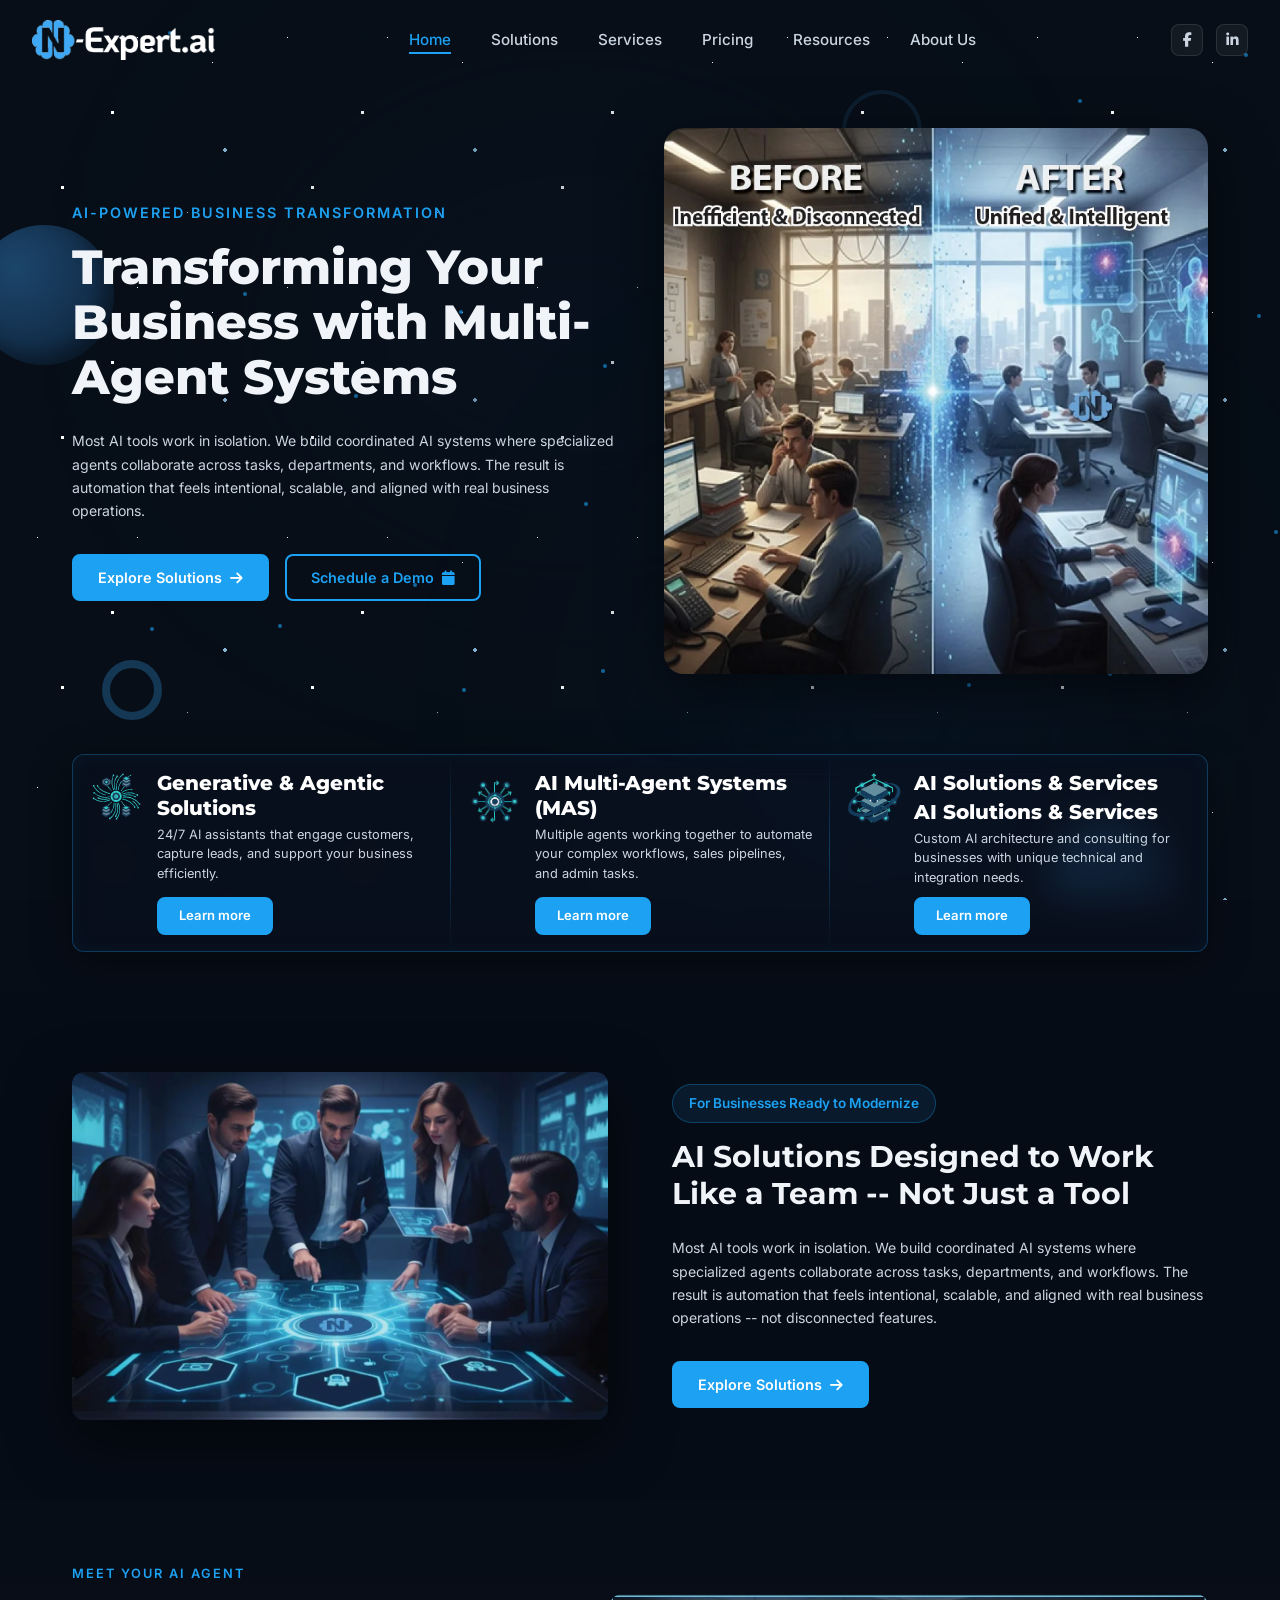
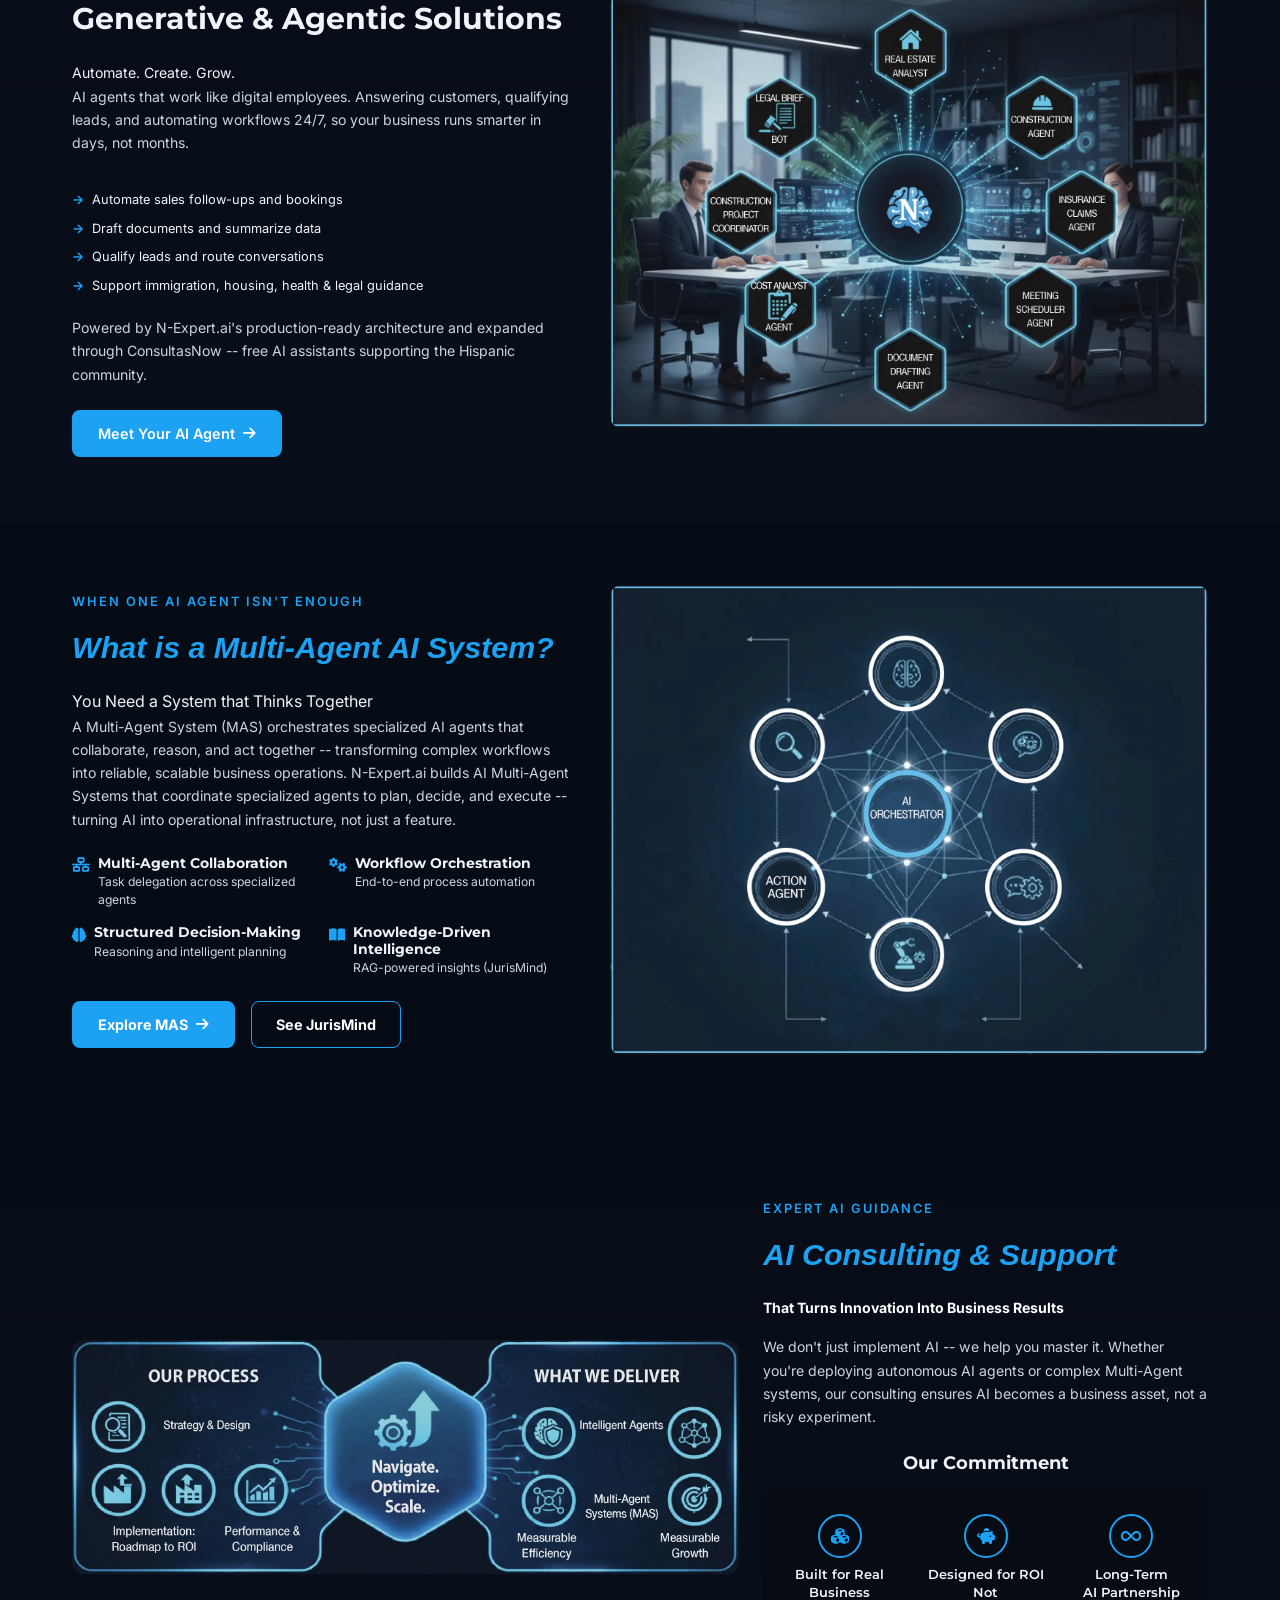
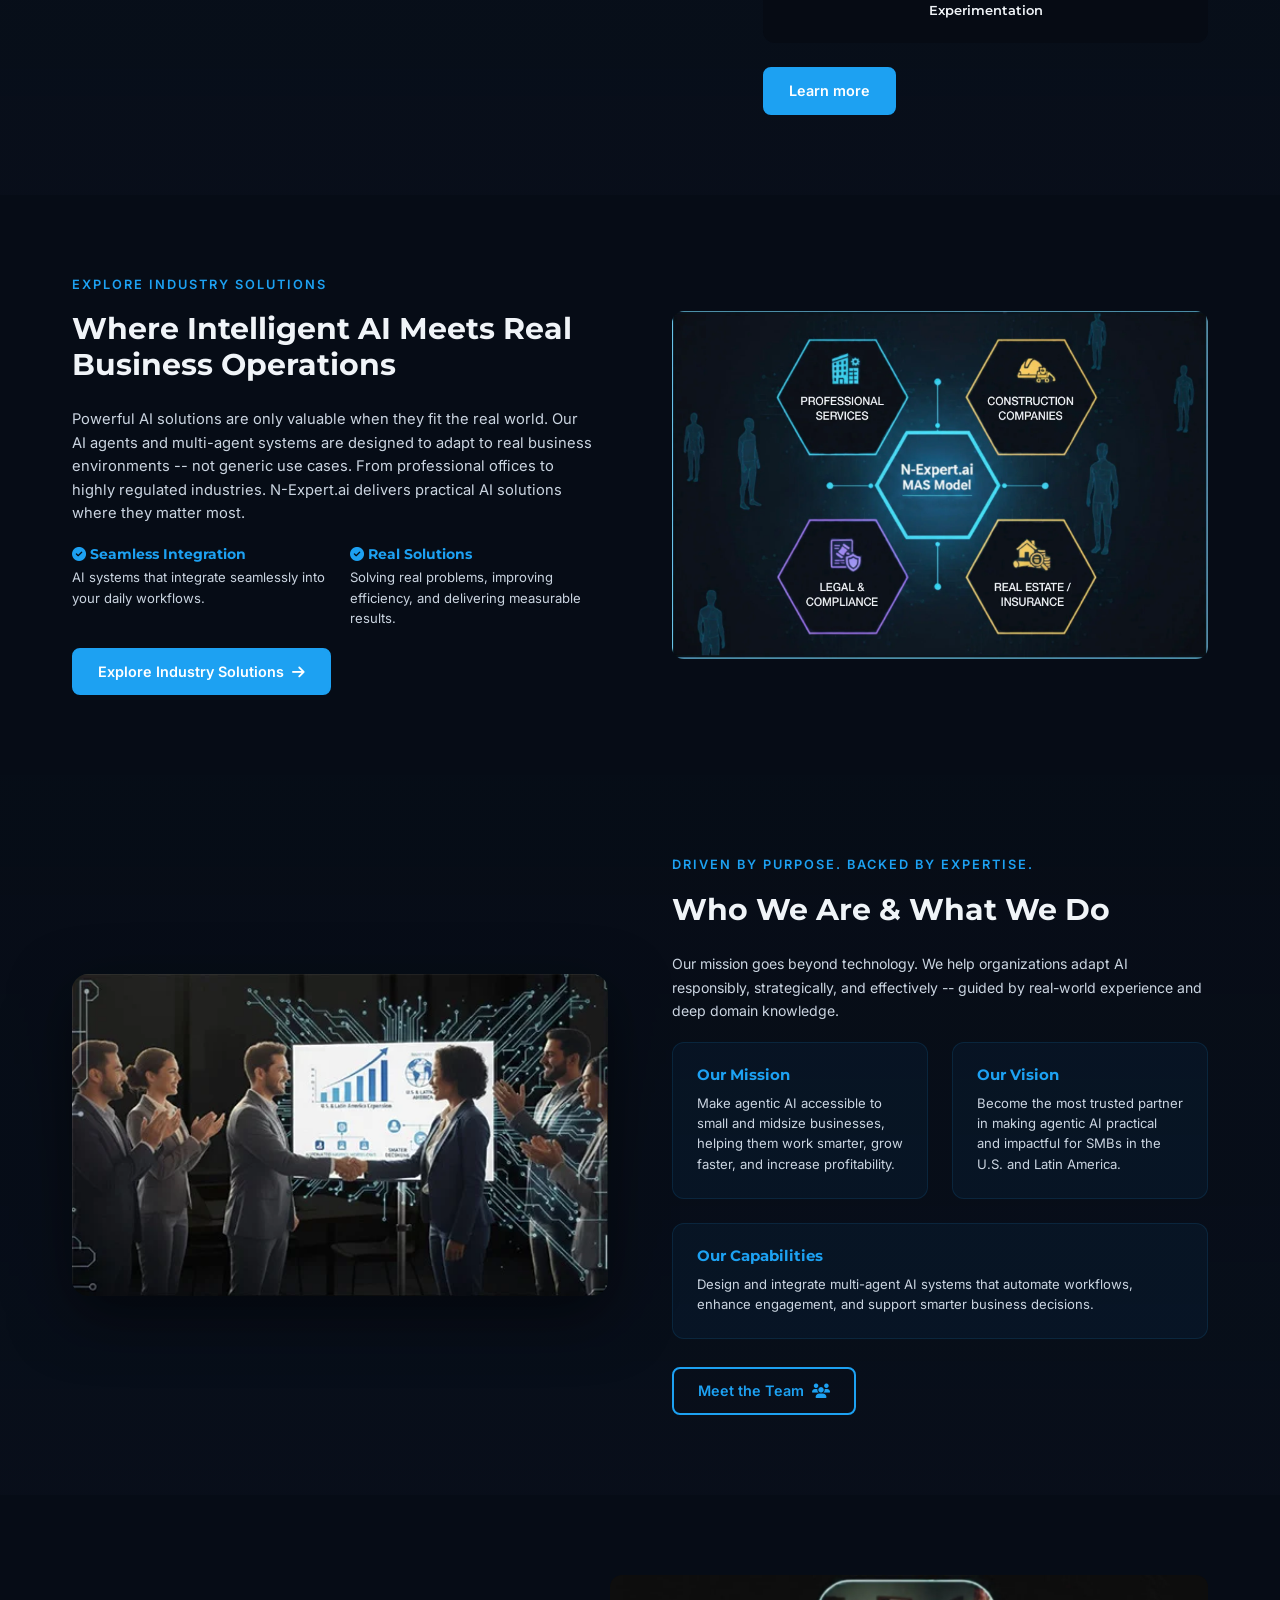
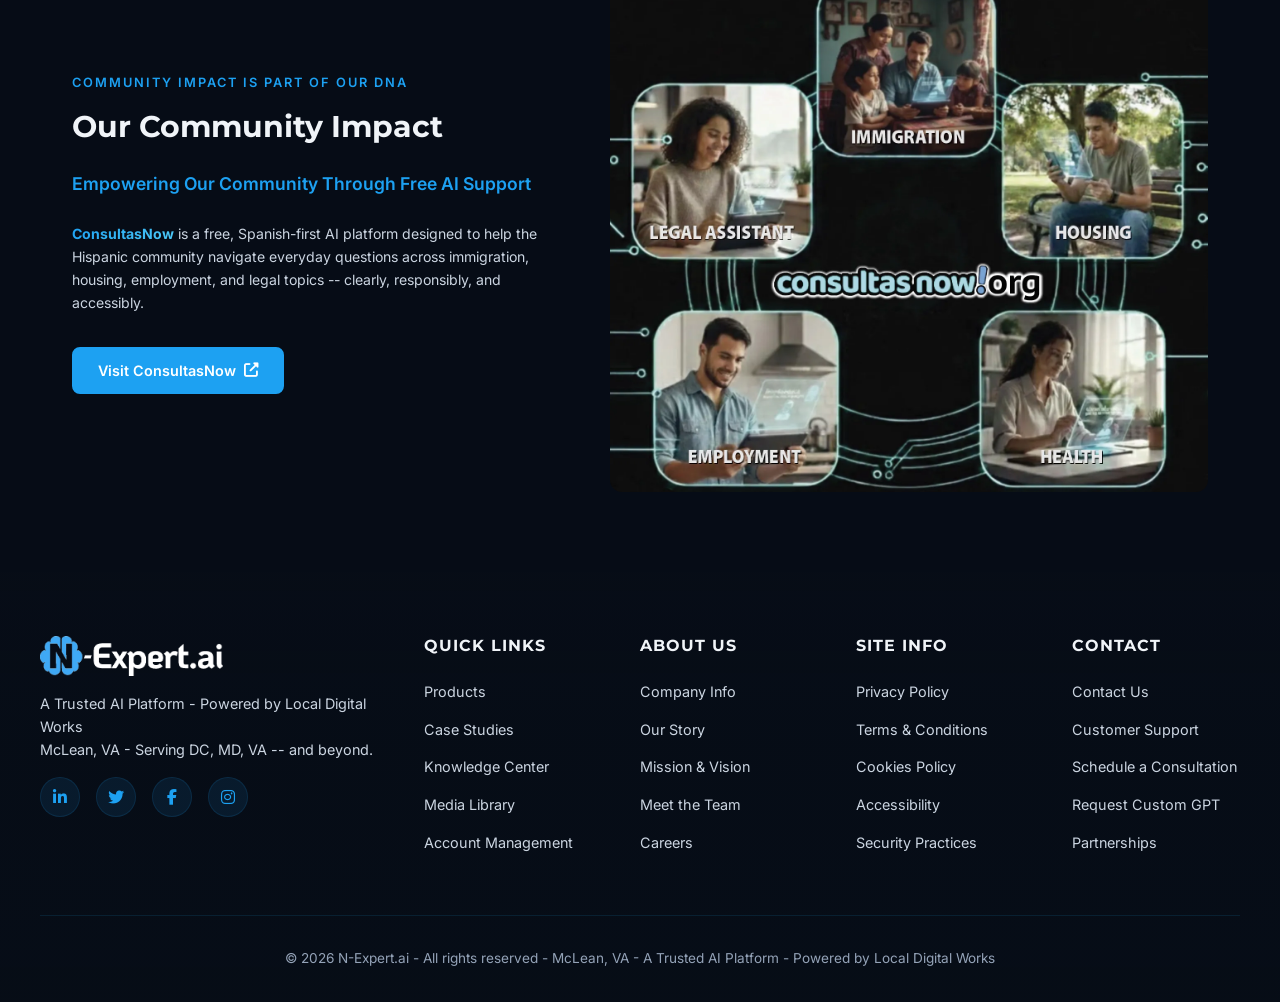
==== commit e1109ccc: "feat: update index.html and add new section images Update hero/sections layout and add new webp/svg " ====
--- a/index.html
+++ b/index.html
@@ -4090,95 +4090,7 @@
             <div class="hero-features-bar reveal">
                 <div class="feature-bar-item">
                     <div class="feature-icon-svg">
-                        <svg viewBox="0 0 100 100" width="56" height="56"
-                            style="filter: drop-shadow(0 2px 4px rgba(0,0,0,0.3));">
-                            <defs>
-                                <filter id="neonGlow1" x="-20%" y="-20%" width="140%" height="140%">
-                                    <feGaussianBlur stdDeviation="1.5" result="blur" />
-                                    <feMerge>
-                                        <feMergeNode in="blur" />
-                                        <feMergeNode in="SourceGraphic" />
-                                    </feMerge>
-                                </filter>
-                            </defs>
-                            <!-- Background wavy lines -->
-                            <g fill="none" stroke="#7fcfe0" stroke-width="1" opacity="0.3" stroke-dasharray="3 2">
-                                <path d="M50,50 Q30,20 15,35" />
-                                <path d="M50,50 Q80,20 85,35" />
-                                <path d="M50,50 Q30,80 15,65" />
-                                <path d="M50,50 Q80,80 85,65" />
-                            </g>
-                            <!-- Main cyan wavy lines -->
-                            <g fill="none" stroke="#54c5d8" stroke-width="1.5" filter="url(#neonGlow1)">
-                                <path d="M50,50 C40,30 25,40 18,22" />
-                                <path d="M50,50 C60,30 75,40 82,22" />
-                                <path d="M50,50 C40,70 25,60 18,78" />
-                                <path d="M50,50 C60,70 75,60 82,78" />
-                                <path d="M50,50 C35,35 45,15 50,12" />
-                                <path d="M50,50 C35,65 45,85 50,88" />
-                                <path d="M50,50 C35,35 15,45 12,50" />
-                                <path d="M50,50 C65,35 85,45 88,50" />
-                            </g>
-                            <!-- Endpoint dots -->
-                            <circle cx="50" cy="12" r="2" fill="#fff" filter="url(#neonGlow1)" />
-                            <circle cx="50" cy="88" r="2" fill="#fff" filter="url(#neonGlow1)" />
-                            <circle cx="12" cy="50" r="2" fill="#fff" filter="url(#neonGlow1)" />
-                            <circle cx="88" cy="50" r="2" fill="#fff" filter="url(#neonGlow1)" />
-                            <!-- Corner mini-servers -->
-                            <g transform="translate(6, 10) scale(0.6)">
-                                <polygon points="20,4 32,10 20,16 8,10" fill="#4d7c99" stroke="#54c5d8"
-                                    stroke-width="1.5" />
-                                <polygon points="8,10 20,16 20,24 8,18" fill="#172b3b" stroke="#54c5d8"
-                                    stroke-width="1.5" />
-                                <polygon points="32,10 20,16 20,24 32,18" fill="#244054" stroke="#54c5d8"
-                                    stroke-width="1.5" />
-                                <polygon points="8,20 20,26 20,34 8,28" fill="#172b3b" stroke="#54c5d8"
-                                    stroke-width="1.5" />
-                                <polygon points="32,20 20,26 20,34 32,28" fill="#244054" stroke="#54c5d8"
-                                    stroke-width="1.5" />
-                            </g>
-                            <g transform="translate(70, 10) scale(0.6)">
-                                <polygon points="20,4 32,10 20,16 8,10" fill="#4d7c99" stroke="#54c5d8"
-                                    stroke-width="1.5" />
-                                <polygon points="8,10 20,16 20,24 8,18" fill="#172b3b" stroke="#54c5d8"
-                                    stroke-width="1.5" />
-                                <polygon points="32,10 20,16 20,24 32,18" fill="#244054" stroke="#54c5d8"
-                                    stroke-width="1.5" />
-                                <polygon points="8,20 20,26 20,34 8,28" fill="#172b3b" stroke="#54c5d8"
-                                    stroke-width="1.5" />
-                                <polygon points="32,20 20,26 20,34 32,28" fill="#244054" stroke="#54c5d8"
-                                    stroke-width="1.5" />
-                            </g>
-                            <g transform="translate(6, 66) scale(0.6)">
-                                <polygon points="20,4 32,10 20,16 8,10" fill="#4d7c99" stroke="#54c5d8"
-                                    stroke-width="1.5" />
-                                <polygon points="8,10 20,16 20,24 8,18" fill="#172b3b" stroke="#54c5d8"
-                                    stroke-width="1.5" />
-                                <polygon points="32,10 20,16 20,24 32,18" fill="#244054" stroke="#54c5d8"
-                                    stroke-width="1.5" />
-                                <polygon points="8,20 20,26 20,34 8,28" fill="#172b3b" stroke="#54c5d8"
-                                    stroke-width="1.5" />
-                                <polygon points="32,20 20,26 20,34 32,28" fill="#244054" stroke="#54c5d8"
-                                    stroke-width="1.5" />
-                            </g>
-                            <g transform="translate(70, 66) scale(0.6)">
-                                <polygon points="20,4 32,10 20,16 8,10" fill="#4d7c99" stroke="#54c5d8"
-                                    stroke-width="1.5" />
-                                <polygon points="8,10 20,16 20,24 8,18" fill="#172b3b" stroke="#54c5d8"
-                                    stroke-width="1.5" />
-                                <polygon points="32,10 20,16 20,24 32,18" fill="#244054" stroke="#54c5d8"
-                                    stroke-width="1.5" />
-                                <polygon points="8,20 20,26 20,34 8,28" fill="#172b3b" stroke="#54c5d8"
-                                    stroke-width="1.5" />
-                                <polygon points="32,20 20,26 20,34 32,28" fill="#244054" stroke="#54c5d8"
-                                    stroke-width="1.5" />
-                            </g>
-                            <!-- Central eye -->
-                            <circle cx="50" cy="50" r="10" fill="#182733" stroke="#54c5d8" stroke-width="2"
-                                filter="url(#neonGlow1)" />
-                            <circle cx="50" cy="50" r="4" fill="#54c5d8" filter="url(#neonGlow1)" />
-                            <circle cx="50" cy="50" r="1.5" fill="#fff" />
-                        </svg>
+                        <img src="images/generative-and-agentic-icon.svg" alt="Generative & Agentic Solutions" width="56" height="56">
                     </div>
                     <div class="feature-content">
                         <h3>Generative &amp; Agentic Solutions</h3>
@@ -4193,52 +4105,7 @@
 
                 <div class="feature-bar-item">
                     <div class="feature-icon-svg">
-                        <svg viewBox="0 0 100 100" width="56" height="56"
-                            style="filter: drop-shadow(0 2px 4px rgba(0,0,0,0.3));">
-                            <defs>
-                                <filter id="neonGlow2" x="-20%" y="-20%" width="140%" height="140%">
-                                    <feGaussianBlur stdDeviation="1.5" result="blur" />
-                                    <feMerge>
-                                        <feMergeNode in="blur" />
-                                        <feMergeNode in="SourceGraphic" />
-                                    </feMerge>
-                                </filter>
-                            </defs>
-                            <!-- Central rings -->
-                            <circle cx="50" cy="50" r="16" fill="none" stroke="#fff" stroke-width="1"
-                                stroke-dasharray="3 3" opacity="0.5" />
-                            <circle cx="50" cy="50" r="9" fill="#182733" stroke="#54c5d8" stroke-width="2.5"
-                                filter="url(#neonGlow2)" />
-                            <circle cx="50" cy="50" r="3" fill="#fff" filter="url(#neonGlow2)" />
-                            <!-- Radial lines -->
-                            <g fill="none" stroke="#54c5d8" stroke-width="1.5" filter="url(#neonGlow2)">
-                                <line x1="50" y1="38" x2="50" y2="15" />
-                                <line x1="50" y1="62" x2="50" y2="85" />
-                                <line x1="38" y1="50" x2="15" y2="50" />
-                                <line x1="62" y1="50" x2="85" y2="50" />
-                                <line x1="58" y1="42" x2="72" y2="28" />
-                                <line x1="58" y1="58" x2="72" y2="72" />
-                                <line x1="42" y1="42" x2="28" y2="28" />
-                                <line x1="42" y1="58" x2="28" y2="72" />
-                            </g>
-                            <!-- Orthogonal endpoint dots -->
-                            <circle cx="50" cy="15" r="3" fill="#fff" filter="url(#neonGlow2)" />
-                            <circle cx="50" cy="85" r="3" fill="#fff" filter="url(#neonGlow2)" />
-                            <circle cx="15" cy="50" r="3" fill="#fff" filter="url(#neonGlow2)" />
-                            <circle cx="85" cy="50" r="3" fill="#fff" filter="url(#neonGlow2)" />
-                            <!-- Diagonal endpoints (crosses/nodes) -->
-                            <g fill="none" stroke="#54c5d8" stroke-width="2" stroke-linecap="round"
-                                stroke-linejoin="round" filter="url(#neonGlow2)">
-                                <polyline points="68,22 75,15 82,22" />
-                                <polyline points="68,78 75,85 82,78" />
-                                <polyline points="32,22 25,15 18,22" />
-                                <polyline points="32,78 25,85 18,78" />
-                                <circle cx="75" cy="28" r="2" fill="#54c5d8" />
-                                <circle cx="75" cy="72" r="2" fill="#54c5d8" />
-                                <circle cx="25" cy="28" r="2" fill="#54c5d8" />
-                                <circle cx="25" cy="72" r="2" fill="#54c5d8" />
-                            </g>
-                        </svg>
+                        <img src="images/ai-multi-agent-systems.svg" alt="AI Multi-Agent Systems" width="56" height="56">
                     </div>
                     <div class="feature-content">
                         <h3>AI Multi-Agent Systems (MAS)</h3>
@@ -4253,8 +4120,14 @@
 
                 <div class="feature-bar-item">
                     <div class="feature-icon-svg">
+                        <img src="images/ai-solutions-and-services.svg" alt="AI Solutions & Services" width="56" height="56">
+                    </div>
+                    <div class="feature-content">
+                        <h3>AI Solutions &amp; Services</h3>
+                    <!-- OLD SVG hidden below -->
+                    <div style="display:none;">
                         <svg viewBox="0 0 100 100" width="56" height="56"
-                            style="filter: drop-shadow(0 2px 4px rgba(0,0,0,0.3));">
+                            style="display:none;">
                             <defs>
                                 <filter id="neonGlow3" x="-30%" y="-30%" width="160%" height="160%">
                                     <feGaussianBlur stdDeviation="1.5" result="blur" />
@@ -4414,113 +4287,11 @@
                     </div>
                 </div>
 
-                <!-- RIGHT: Hexagon Agent Grid Diagram -->
+                <!-- RIGHT: Generative & Agentic Image -->
                 <div class="col-visual">
-                    <div class="hexagon-container agent-hex-container">
-                        <div class="agent-hex-grid">
-                            <!-- SVG connector lines from center to each hex -->
-                            <svg class="hex-connectors" viewBox="0 0 700 700" xmlns="http://www.w3.org/2000/svg">
-                                <defs>
-                                    <linearGradient id="lineGrad" x1="0%" y1="0%" x2="100%" y2="0%">
-                                        <stop offset="0%" style="stop-color:rgba(29,161,242,0.6)" />
-                                        <stop offset="100%" style="stop-color:rgba(29,161,242,0.1)" />
-                                    </linearGradient>
-                                </defs>
-                                <g stroke="#1da1f2" stroke-width="2" stroke-dasharray="4, 8" opacity="0.6">
-                                    <line x1="350" y1="350" x2="350" y2="100" />
-                                    <line x1="350" y1="350" x2="527" y2="173" />
-                                    <line x1="350" y1="350" x2="600" y2="350" />
-                                    <line x1="350" y1="350" x2="527" y2="527" />
-                                    <line x1="350" y1="350" x2="350" y2="600" />
-                                    <line x1="350" y1="350" x2="173" y2="527" />
-                                    <line x1="350" y1="350" x2="100" y2="350" />
-                                    <line x1="350" y1="350" x2="173" y2="173" />
-                                </g>
-                                <g fill="#1da1f2" opacity="0.9">
-                                    <circle cx="350" cy="190" r="3" />
-                                    <circle cx="460" cy="240" r="3" />
-                                    <circle cx="500" cy="350" r="3" />
-                                    <circle cx="460" cy="460" r="3" />
-                                    <circle cx="350" cy="480" r="3" />
-                                    <circle cx="240" cy="460" r="3" />
-                                    <circle cx="200" cy="350" r="3" />
-                                    <circle cx="240" cy="240" r="3" />
-                                </g>
-                            </svg>
-                            <!-- Center N-Expert hex -->
-                            <div class="agent-hex center-agent-hex">
-                                <div class="agent-hex-shape"></div>
-                                <div class="agent-hex-content">
-                                    <img src="images/n-expert-brain-logo.png" alt="N-Expert"
-                                        style="width: 120%; height: auto; object-fit: contain;">
-                                </div>
-                            </div>
-                            <!-- 1. Real Estate Analyst -->
-                            <div class="agent-hex">
-                                <div class="agent-hex-shape"></div>
-                                <div class="agent-hex-content">
-                                    <div class="agent-hex-icon"><i class="fas fa-home"></i></div>
-                                    <div class="agent-hex-label">Real Estate<br>Analyst</div>
-                                </div>
-                            </div>
-                            <!-- 2. Construction Agent -->
-                            <div class="agent-hex">
-                                <div class="agent-hex-shape"></div>
-                                <div class="agent-hex-content">
-                                    <div class="agent-hex-icon"><i class="fas fa-hard-hat"></i></div>
-                                    <div class="agent-hex-label">Construction<br>Agent</div>
-                                </div>
-                            </div>
-                            <!-- 3. Insurance Claims Agent -->
-                            <div class="agent-hex">
-                                <div class="agent-hex-shape"></div>
-                                <div class="agent-hex-content">
-                                    <div class="agent-hex-icon"><i class="fas fa-shield-alt"></i></div>
-                                    <div class="agent-hex-label">Insurance Claims<br>Agent</div>
-                                </div>
-                            </div>
-                            <!-- 4. Meeting Scheduler Agent -->
-                            <div class="agent-hex">
-                                <div class="agent-hex-shape"></div>
-                                <div class="agent-hex-content">
-                                    <div class="agent-hex-icon"><i class="fas fa-calendar-alt"></i></div>
-                                    <div class="agent-hex-label">Meeting<br>Scheduler</div>
-                                </div>
-                            </div>
-                            <!-- 5. Document Drafting Agent -->
-                            <div class="agent-hex">
-                                <div class="agent-hex-shape"></div>
-                                <div class="agent-hex-content">
-                                    <div class="agent-hex-icon"><i class="fas fa-file-alt"></i></div>
-                                    <div class="agent-hex-label">Document<br>Drafting</div>
-                                </div>
-                            </div>
-                            <!-- 6. Cost Analyst Agent -->
-                            <div class="agent-hex">
-                                <div class="agent-hex-shape"></div>
-                                <div class="agent-hex-content">
-                                    <div class="agent-hex-icon"><i class="fas fa-calculator"></i></div>
-                                    <div class="agent-hex-label">Cost<br>Analyst</div>
-                                </div>
-                            </div>
-                            <!-- 7. Construction Project Coordinator -->
-                            <div class="agent-hex">
-                                <div class="agent-hex-shape"></div>
-                                <div class="agent-hex-content">
-                                    <div class="agent-hex-icon"><i class="fas fa-project-diagram"></i></div>
-                                    <div class="agent-hex-label">Project<br>Coordinator</div>
-                                </div>
-                            </div>
-                            <!-- 8. Legal Brief Bot -->
-                            <div class="agent-hex">
-                                <div class="agent-hex-shape"></div>
-                                <div class="agent-hex-content">
-                                    <div class="agent-hex-icon"><i class="fas fa-gavel"></i></div>
-                                    <div class="agent-hex-label">Legal Brief<br>Agent</div>
-                                </div>
-                            </div>
-                        </div>
-                    </div>
+                    <img src="images/SEC-4-Generative-and-Agentic-Solutions.webp"
+                        alt="Generative and Agentic AI Solutions"
+                        style="width: 100%; height: auto; border-radius: 12px; object-fit: cover;">
                 </div>
             </div>
         </div>
@@ -4587,197 +4358,11 @@
                     </div>
                 </div>
 
-                <!-- RIGHT: MAS Nexus/Orchestrator Diagram -->
+                <!-- RIGHT: Multi-Agent AI System Image -->
                 <div class="col-visual">
-                    <div class="mas-nexus-diagram">
-                        <!-- SVG Connections forming a complex star/web -->
-                        <svg class="nexus-connections" viewBox="0 0 900 800" fill="none">
-                            <!-- Dots -->
-                            <g fill="#1da1f2" opacity="0.8">
-                                <circle cx="450" cy="400" r="4" />
-                                <circle cx="450" cy="150" r="3" />
-                                <circle cx="666" cy="275" r="3" />
-                                <circle cx="666" cy="525" r="3" />
-                                <circle cx="450" cy="650" r="3" />
-                                <circle cx="234" cy="525" r="3" />
-                                <circle cx="234" cy="275" r="3" />
-                                <!-- Inner web dots -->
-                                <circle cx="450" cy="275" r="2" />
-                                <circle cx="558" cy="337" r="2" />
-                                <circle cx="558" cy="462" r="2" />
-                                <circle cx="342" cy="462" r="2" />
-                                <circle cx="342" cy="337" r="2" />
-                            </g>
-
-                            <g stroke="rgba(29, 161, 242, 0.4)" stroke-width="1.5">
-                                <!-- Spokes to center -->
-                                <line x1="450" y1="400" x2="450" y2="150" />
-                                <line x1="450" y1="400" x2="666" y2="275" />
-                                <line x1="450" y1="400" x2="666" y2="525" />
-                                <line x1="450" y1="400" x2="450" y2="650" />
-                                <line x1="450" y1="400" x2="234" y2="525" />
-                                <line x1="450" y1="400" x2="234" y2="275" />
-
-                                <!-- Hexagon perimeter -->
-                                <line x1="450" y1="150" x2="666" y2="275" stroke-dasharray="4, 6" />
-                                <line x1="666" y1="275" x2="666" y2="525" stroke-dasharray="4, 6" />
-                                <line x1="666" y1="525" x2="450" y2="650" stroke-dasharray="4, 6" />
-                                <line x1="450" y1="650" x2="234" y2="525" stroke-dasharray="4, 6" />
-                                <line x1="234" y1="525" x2="234" y2="275" stroke-dasharray="4, 6" />
-                                <line x1="234" y1="275" x2="450" y2="150" stroke-dasharray="4, 6" />
-
-                                <!-- Inner star structure -->
-                                <line x1="450" y1="150" x2="342" y2="337" />
-                                <line x1="450" y1="150" x2="558" y2="337" />
-                                <line x1="666" y1="275" x2="450" y2="275" />
-                                <line x1="666" y1="275" x2="558" y2="462" />
-                                <line x1="666" y1="525" x2="558" y2="337" />
-                                <line x1="666" y1="525" x2="450" y2="525" />
-                                <line x1="450" y1="650" x2="558" y2="462" />
-                                <line x1="450" y1="650" x2="342" y2="462" />
-                                <line x1="234" y1="525" x2="342" y2="337" />
-                                <line x1="234" y1="525" x2="450" y2="525" />
-                                <line x1="234" y1="275" x2="450" y2="275" />
-                                <line x1="234" y1="275" x2="342" y2="462" />
-                            </g>
-                        </svg>
-
-                        <!-- Center Node -->
-                        <div class="nexus-center">
-                            <div class="nexus-center-label">AI<br>ORCHESTRATOR</div>
-                        </div>
-
-                        <!-- 6 Surrounding Nodes -->
-                        <!-- Sensing (Brain/Cloud) -->
-                        <div class="nexus-node" style="top: 150px; left: 450px;">
-                            <div class="nexus-icon">
-                                <svg viewBox="0 0 64 64" stroke-width="1.8" stroke-linecap="round"
-                                    stroke-linejoin="round" class="nexus-svg-icon">
-                                    <circle cx="32" cy="32" r="28" stroke="rgba(29, 161, 242, 0.9)"
-                                        stroke-width="1.5" />
-                                    <circle cx="32" cy="32" r="24" stroke="rgba(29, 161, 242, 0.4)"
-                                        stroke-width="0.5" />
-                                    <circle cx="32" cy="32" r="22.5" stroke="rgba(29, 161, 242, 0.4)"
-                                        stroke-dasharray="2 2" stroke-width="1" />
-                                    <path
-                                        d="M 29 16 C 18 14 12 23 15 29 C 10 31 10 37 15 39 C 13 46 22 50 29 46 V 38 H 26 V 34 H 29 Z"
-                                        fill="none" />
-                                    <path
-                                        d="M 35 16 C 46 14 52 23 49 29 C 54 31 54 37 49 39 C 51 46 42 50 35 46 V 38 H 38 V 34 H 35 Z"
-                                        fill="none" />
-                                    <path d="M 23 21 Q 26 23 22 26" stroke-width="1.5" />
-                                    <path d="M 18 32 Q 21 34 19 36" stroke-width="1.5" />
-                                    <path d="M 24 42 Q 26 39 27 43" stroke-width="1.5" />
-                                    <path d="M 41 21 Q 38 23 42 26" stroke-width="1.5" />
-                                    <path d="M 46 32 Q 43 34 45 36" stroke-width="1.5" />
-                                    <path d="M 40 42 Q 38 39 37 43" stroke-width="1.5" />
-                                </svg>
-                            </div>
-                        </div>
-                        <!-- Perception (Head/Cog) -->
-                        <div class="nexus-node" style="top: 275px; left: 666px;">
-                            <div class="nexus-icon">
-                                <svg viewBox="0 0 64 64" stroke-width="2" class="nexus-svg-icon">
-                                    <path
-                                        d="M 32 14 C 16 14 10 24 10 34 C 10 39 12 43 16 46 L 14 54 L 24 50 C 26 51 29 52 32 52 C 48 52 54 42 54 34 C 54 24 48 14 32 14 Z" />
-                                    <circle cx="26" cy="30" r="4" stroke-width="1.5" />
-                                    <path
-                                        d="M 26 23 v 2 M 26 35 v 2 M 19 30 h 2 M 33 30 h 2 M 21 25 l 2 2 M 31 35 l 2 2 M 21 35 l 2 -2 M 31 25 l 2 -2"
-                                        stroke-width="1.5" />
-                                    <circle cx="38" cy="37" r="3" stroke-width="1.5" />
-                                    <path
-                                        d="M 38 31 v 2 M 38 43 v 2 M 32 37 h 2 M 44 37 h 2 M 34 33 l 1.5 1.5 M 42 41 l 1.5 1.5 M 34 41 l 1.5 -1.5 M 42 33 l 1.5 -1.5"
-                                        stroke-width="1.5" />
-                                </svg>
-                            </div>
-                        </div>
-                        <!-- Communication (Chat/Cog) -->
-                        <div class="nexus-node" style="top: 525px; left: 666px;">
-                            <div class="nexus-icon">
-                                <svg viewBox="0 0 64 64" stroke-width="2" class="nexus-svg-icon">
-                                    <path
-                                        d="M 35 18 C 19 18 11 26 11 34 C 11 39 14 43 18 45 L 15 52 L 23 48 C 25 49 28 49 31 49 C 33 49 34 49 36 48" />
-                                    <path d="M 21 30 h 12 M 21 38 h 8" stroke-width="2" />
-                                    <circle cx="43" cy="40" r="6" />
-                                    <circle cx="43" cy="40" r="2" />
-                                    <path
-                                        d="M 43 30 v 3 M 43 47 v 3 M 33 40 h 3 M 50 40 h 3 M 36 33 l 2 2 M 48 45 l 2 2 M 36 47 l 2 -2 M 48 33 l 2 -2"
-                                        stroke-width="1.5" />
-                                </svg>
-                            </div>
-                        </div>
-                        <!-- Robot arm / Reasoning -->
-                        <div class="nexus-node" style="top: 650px; left: 450px;">
-                            <div class="nexus-icon">
-                                <svg viewBox="0 0 64 64" stroke-width="2" class="nexus-svg-icon">
-                                    <path d="M 14 54 h 26 M 22 54 v -4 c 0 -3 8 -3 8 0 v 4" stroke-width="2.5" />
-                                    <path d="M 26 48 L 20 32 L 34 20 L 42 20" stroke-width="2.5" />
-                                    <circle cx="20" cy="32" r="2.5" />
-                                    <circle cx="34" cy="20" r="2.5" />
-                                    <path d="M 42 14 h 6 v 12 h -6" stroke-width="2.5" />
-                                    <path d="M 42 20 h 4" />
-                                    <circle cx="48" cy="40" r="5" />
-                                    <path
-                                        d="M 48 31 v 3 M 48 46 v 3 M 39 40 h 3 M 54 40 h 3 M 41 33 l 2 2 M 53 45 l 2 2 M 41 47 l 2 -2 M 53 33 l 2 -2"
-                                        stroke-width="1.5" />
-                                </svg>
-                            </div>
-                        </div>
-                        <!-- Action Agent -->
-                        <div class="nexus-node" style="top: 525px; left: 234px;">
-                            <div class="nexus-icon">
-                                <svg viewBox="0 0 64 64" class="nexus-svg-icon">
-                                    <text x="32" y="30" class="action-agent-text">ACTION</text>
-                                    <text x="32" y="46" class="action-agent-text">AGENT</text>
-                                </svg>
-                            </div>
-                        </div>
-                        <!-- Sensing (Magnifying Glass) -->
-                        <div class="nexus-node" style="top: 275px; left: 234px;">
-                            <div class="nexus-icon">
-                                <svg viewBox="0 0 64 64" stroke-width="2.5" class="nexus-svg-icon">
-                                    <circle cx="28" cy="28" r="14" fill="none" />
-                                    <path d="M 38 38 L 52 52" stroke-width="4" />
-                                    <path d="M 22 20 A 8 8 0 0 1 34 24" stroke-width="1.5" fill="none" />
-                                </svg>
-                            </div>
-                        </div>
-
-                        <!-- Floating Labels -->
-                        <div class="nexus-label label-inputs">
-                            <h4>Inputs</h4>
-                            <p>(User Request,<br>Real-time Data)</p>
-                        </div>
-                        <div class="nexus-label label-sensing">
-                            <h4>Sensing<br>Agent</h4>
-                            <p>Gathers data<br>and signals</p>
-                        </div>
-                        <div class="nexus-label label-perception">
-                            <h4>Perception<br>Agent</h4>
-                            <p>Interprets and<br>understands inputs</p>
-                        </div>
-                        <div class="nexus-label label-communication">
-                            <h4>Communication<br>Agent</h4>
-                            <p>Coordinates<br>between agents</p>
-                        </div>
-                        <div class="nexus-label label-reasoning">
-                            <h4>Reasoning<br>Agent</h4>
-                            <p>Plans and<br>evaluates actions</p>
-                        </div>
-                        <div class="nexus-label label-outputs">
-                            <h4>Outputs</h4>
-                            <p>(Solutions,<br>Actions, Insights)</p>
-                        </div>
-                        <div class="nexus-label label-shared">
-                            <h4>Shared Environment</h4>
-                        </div>
-
-                        <!-- Connector arrows -->
-                        <div class="nexus-arrow arrow-inputs"></div>
-                        <div class="nexus-arrow arrow-outputs"></div>
-                        <div class="nexus-arrow arrow-shared-left"></div>
-                        <div class="nexus-arrow arrow-shared-right"></div>
-                    </div>
+                    <img src="images/SEC-5-What-Is-A-Multi-Agent-AI-System.webp"
+                        alt="What is a Multi-Agent AI System"
+                        style="width: 100%; height: auto; border-radius: 12px; object-fit: cover;">
                 </div>
             </div>
         </div>
@@ -4789,11 +4374,15 @@
     <section class="section darker" id="consulting">
         <div class="container">
             <div class="two-col-grid reveal">
-                <!-- LEFT: Consulting SVG Diagram -->
+                <!-- LEFT: Consulting Image -->
                 <div class="col-visual">
-                    <div class="consulting-diagram-svg">
+                    <img src="images/SEC-6-AI-Consulting-and-Support.webp"
+                        alt="AI Consulting and Support"
+                        style="width: 100%; height: auto; border-radius: 12px; object-fit: cover;">
+                    <!-- SVG diagram removed, replaced by image above -->
+                    <div class="consulting-diagram-svg" style="display:none;">
                         <svg viewBox="0 0 1000 400"
-                            style="width: 100%; height: auto; filter: drop-shadow(0 25px 25px rgba(0,0,0,0.15)); font-family: var(--font-heading, sans-serif);">
+                            style="display:none;">
                             <defs>
                                 <filter id="glow" x="-30%" y="-30%" width="160%" height="160%">
                                     <feGaussianBlur stdDeviation="4" result="blur" />
@@ -5160,57 +4749,9 @@
                             class="fas fa-arrow-right"></i></a>
                 </div>
                 <div class="industries-image" style="box-shadow: none; background: transparent; border-radius: 0;">
-                    <div class="mas-model-diagram reveal"
-                        style="background-image: url('images/mas-model-background.webp'); background-size: cover; background-position: center;">
-                        <svg class="hex-connections" viewBox="0 0 800 500" fill="none">
-                            <line x1="400" y1="210" x2="400" y2="100" stroke="#1da1f2" stroke-width="2" />
-                            <circle cx="400" cy="210" r="3" fill="#1da1f2" />
-                            <circle cx="400" cy="100" r="4" fill="#1da1f2" />
-                            <line x1="490" y1="250" x2="580" y2="250" stroke="#1da1f2" stroke-width="2" />
-                            <circle cx="490" cy="250" r="3" fill="#1da1f2" />
-                            <circle cx="580" cy="250" r="4" fill="#1da1f2" />
-                            <line x1="400" y1="290" x2="400" y2="400" stroke="#1da1f2" stroke-width="2" />
-                            <circle cx="400" cy="290" r="3" fill="#1da1f2" />
-                            <circle cx="400" cy="400" r="4" fill="#1da1f2" />
-                            <line x1="310" y1="250" x2="220" y2="250" stroke="#1da1f2" stroke-width="2" />
-                            <circle cx="310" cy="250" r="3" fill="#1da1f2" />
-                            <circle cx="220" cy="250" r="4" fill="#1da1f2" />
-                        </svg>
-                        <div class="center-hex hexagon">
-                            <div class="hexagon-shape"></div>
-                            <div class="hexagon-content">
-                                <div class="hexagon-label">N-Expert.ai<br>MAS Model</div>
-                            </div>
-                        </div>
-                        <div class="surrounding-hex hexagon">
-                            <div class="hexagon-shape"></div>
-                            <div class="hexagon-content">
-                                <div class="hexagon-icon"><i class="fas fa-building"></i></div>
-                                <div class="hexagon-label">PROFESSIONAL<br>SERVICES</div>
-                            </div>
-                        </div>
-                        <div class="surrounding-hex hexagon hex-gold">
-                            <div class="hexagon-shape"></div>
-                            <div class="hexagon-content">
-                                <div class="hexagon-icon"><i class="fas fa-hard-hat"></i></div>
-                                <div class="hexagon-label">CONSTRUCTION<br>COMPANIES</div>
-                            </div>
-                        </div>
-                        <div class="surrounding-hex hexagon hex-purple">
-                            <div class="hexagon-shape"></div>
-                            <div class="hexagon-content">
-                                <div class="hexagon-icon"><i class="fas fa-balance-scale"></i></div>
-                                <div class="hexagon-label">LEGAL &<br>COMPLIANCE</div>
-                            </div>
-                        </div>
-                        <div class="surrounding-hex hexagon hex-gold">
-                            <div class="hexagon-shape"></div>
-                            <div class="hexagon-content">
-                                <div class="hexagon-icon"><i class="fas fa-house"></i></div>
-                                <div class="hexagon-label">REAL ESTATE /<br>INSURANCE</div>
-                            </div>
-                        </div>
-                    </div>
+                    <img src="images/SEC-7-MAS-Model.webp"
+                        alt="N-Expert.ai MAS Model - Professional Services, Construction, Legal, Real Estate"
+                        style="width: 100%; height: auto; border-radius: 12px; object-fit: cover;">
                 </div>
             </div>
         </div>
@@ -5274,78 +4815,9 @@
                         <i class="fas fa-external-link-alt"></i></a>
                 </div>
                 <div class="community-image" style="box-shadow: none; background: transparent; border-radius: 0;">
-                    <div class="community-collage-new">
-                        <div class="collage-grid-custom">
-                            <svg class="collage-connectors-svg collage-connectors-desktop"
-                                style="position: absolute; width: 100%; height: 100%; top: 0; left: 0; z-index: 1;"
-                                aria-hidden="true">
-                                <line x1="50%" y1="50%" x2="50%" y2="30%" stroke="#1da1f2" stroke-width="2" />
-                                <circle cx="50%" cy="30%" r="3" fill="#1da1f2" />
-                                <line x1="50%" y1="50%" x2="36%" y2="33%" stroke="#1da1f2" stroke-width="2" />
-                                <circle cx="36%" cy="33%" r="3" fill="#1da1f2" />
-                                <line x1="50%" y1="50%" x2="64%" y2="33%" stroke="#1da1f2" stroke-width="2" />
-                                <circle cx="64%" cy="33%" r="3" fill="#1da1f2" />
-                                <line x1="50%" y1="50%" x2="36%" y2="67%" stroke="#1da1f2" stroke-width="2" />
-                                <circle cx="36%" cy="67%" r="3" fill="#1da1f2" />
-                                <line x1="50%" y1="50%" x2="64%" y2="67%" stroke="#1da1f2" stroke-width="2" />
-                                <circle cx="64%" cy="67%" r="3" fill="#1da1f2" />
-                            </svg>
-                            <svg class="collage-connectors-svg collage-connectors-mobile"
-                                style="position: absolute; width: 100%; height: 100%; top: 0; left: 0; z-index: 1;"
-                                aria-hidden="true">
-                                <line x1="50%" y1="50%" x2="50%" y2="22%" stroke="#1da1f2" stroke-width="2" />
-                                <circle cx="50%" cy="22%" r="3" fill="#1da1f2" />
-                                <line x1="50%" y1="50%" x2="28%" y2="34%" stroke="#1da1f2" stroke-width="2" />
-                                <circle cx="28%" cy="34%" r="3" fill="#1da1f2" />
-                                <line x1="50%" y1="50%" x2="72%" y2="34%" stroke="#1da1f2" stroke-width="2" />
-                                <circle cx="72%" cy="34%" r="3" fill="#1da1f2" />
-                                <line x1="50%" y1="50%" x2="28%" y2="66%" stroke="#1da1f2" stroke-width="2" />
-                                <circle cx="28%" cy="66%" r="3" fill="#1da1f2" />
-                                <line x1="50%" y1="50%" x2="72%" y2="66%" stroke="#1da1f2" stroke-width="2" />
-                                <circle cx="72%" cy="66%" r="3" fill="#1da1f2" />
-                            </svg>
-                            <div class="collage-item box-1">
-                                <img src="_contenido/imagenes-generadas/INMIGRATION.webp" alt="Immigration Support"
-                                    loading="lazy">
-                                <div class="collage-overlay">
-                                    <div class="collage-label">IMMIGRATION</div>
-                                </div>
-                            </div>
-                            <div class="collage-item box-2">
-                                <img src="_contenido/imagenes-generadas/LEGAL ASISTANT.webp" alt="Legal Assistant"
-                                    loading="lazy">
-                                <div class="collage-overlay">
-                                    <div class="collage-label">LEGAL ASSISTANT</div>
-                                </div>
-                            </div>
-                            <div class="collage-center-box">
-                                <span style="color:var(--accent-cyan);font-weight:700;">consultas</span><span
-                                    style="color:var(--text-primary);font-weight:700;">now</span><span
-                                    style="color:var(--accent-cyan);">!</span><span style="color:#ffffff;">org</span>
-                            </div>
-                            <div class="collage-item box-3">
-                                <img src="_contenido/imagenes-generadas/HOUSING.webp" alt="Housing Support"
-                                    loading="lazy">
-                                <div class="collage-overlay">
-                                    <div class="collage-label">HOUSING</div>
-                                </div>
-                            </div>
-                            <div class="collage-item box-4">
-                                <img src="_contenido/imagenes-generadas/EMPLOYMENT.webp" alt="Employment Support"
-                                    loading="lazy">
-                                <div class="collage-overlay">
-                                    <div class="collage-label">EMPLOYMENT</div>
-                                </div>
-                            </div>
-                            <div class="collage-item box-5">
-                                <img src="_contenido/imagenes-generadas/HEALTH.webp" alt="Health Support"
-                                    loading="lazy">
-                                <div class="collage-overlay">
-                                    <div class="collage-label">HEALTH</div>
-                                </div>
-                            </div>
-                        </div>
-                    </div>
+                    <img src="images/SEC-9-Our-Community-Impact-image.webp"
+                        alt="Our Community Impact - ConsultasNow: Immigration, Legal, Housing, Employment, Health"
+                        style="width: 100%; height: auto; border-radius: 12px; object-fit: cover;">
                 </div>
             </div>
         </div>
